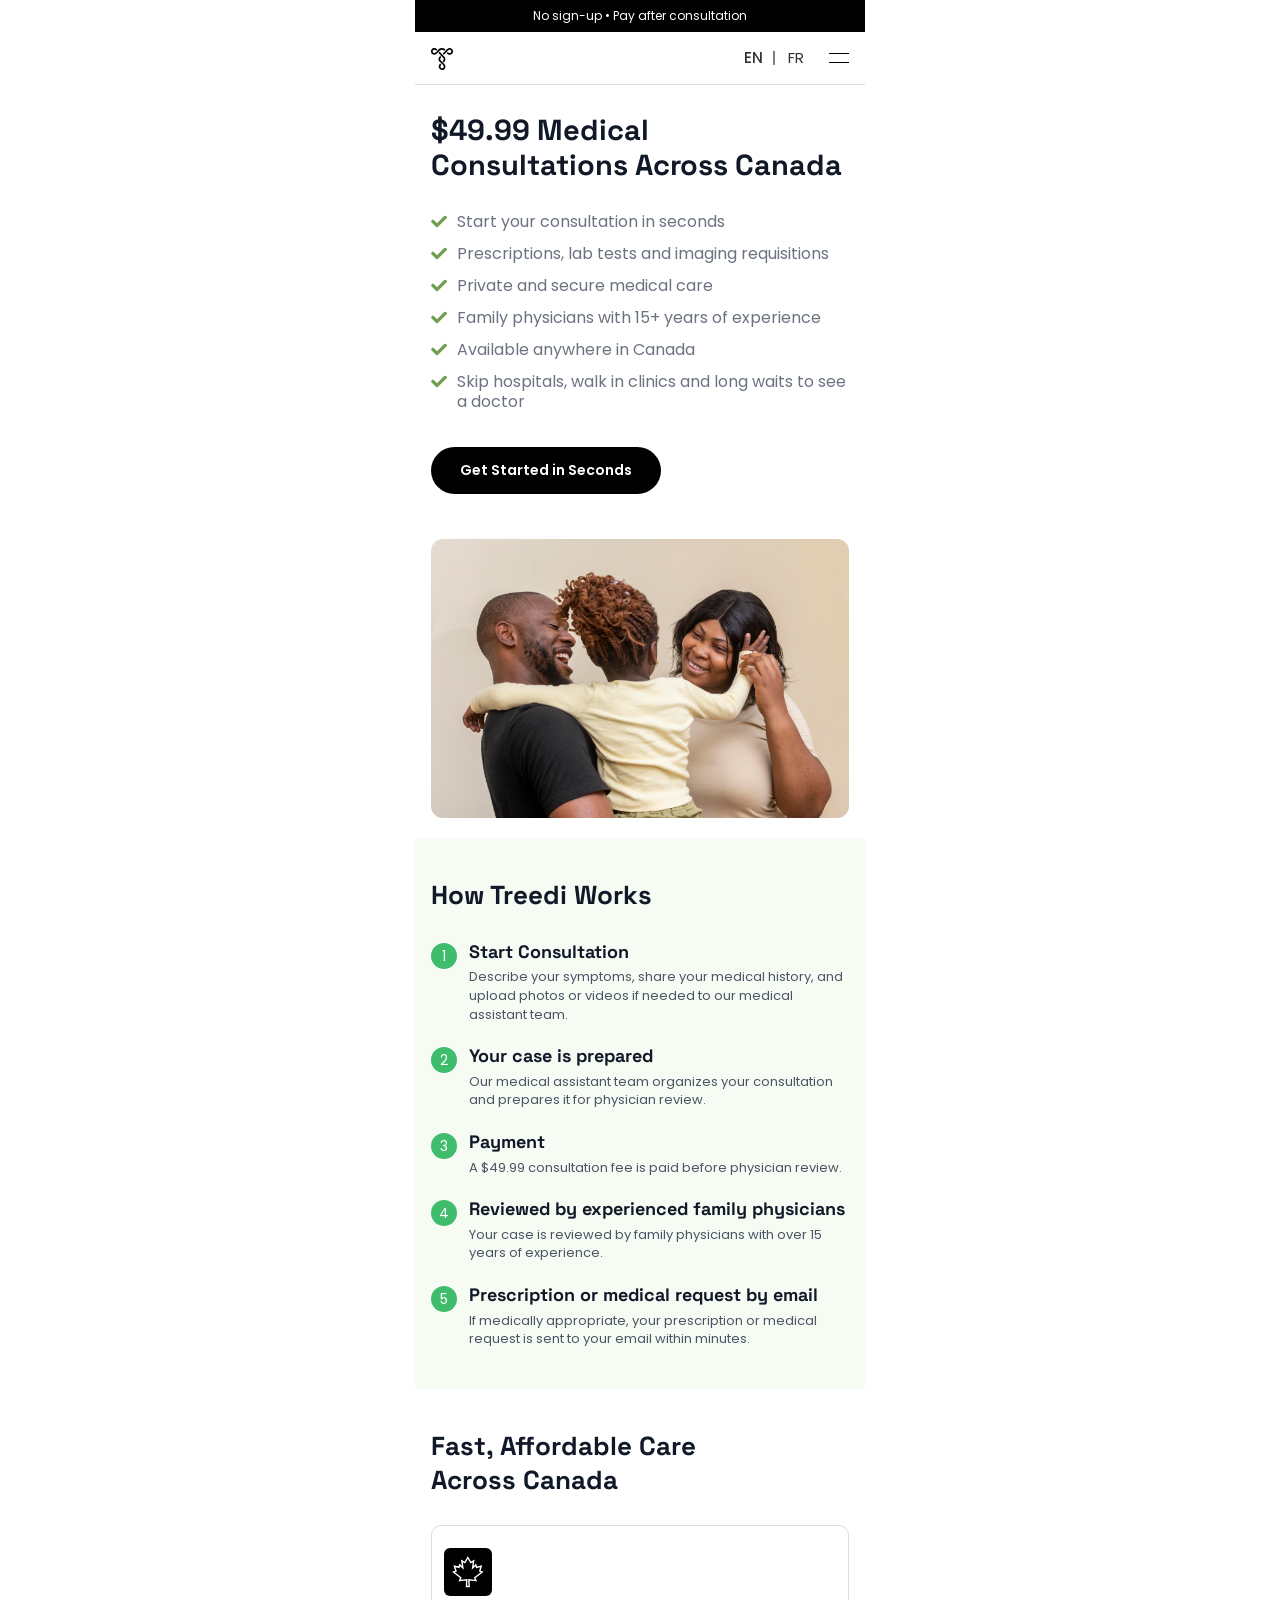
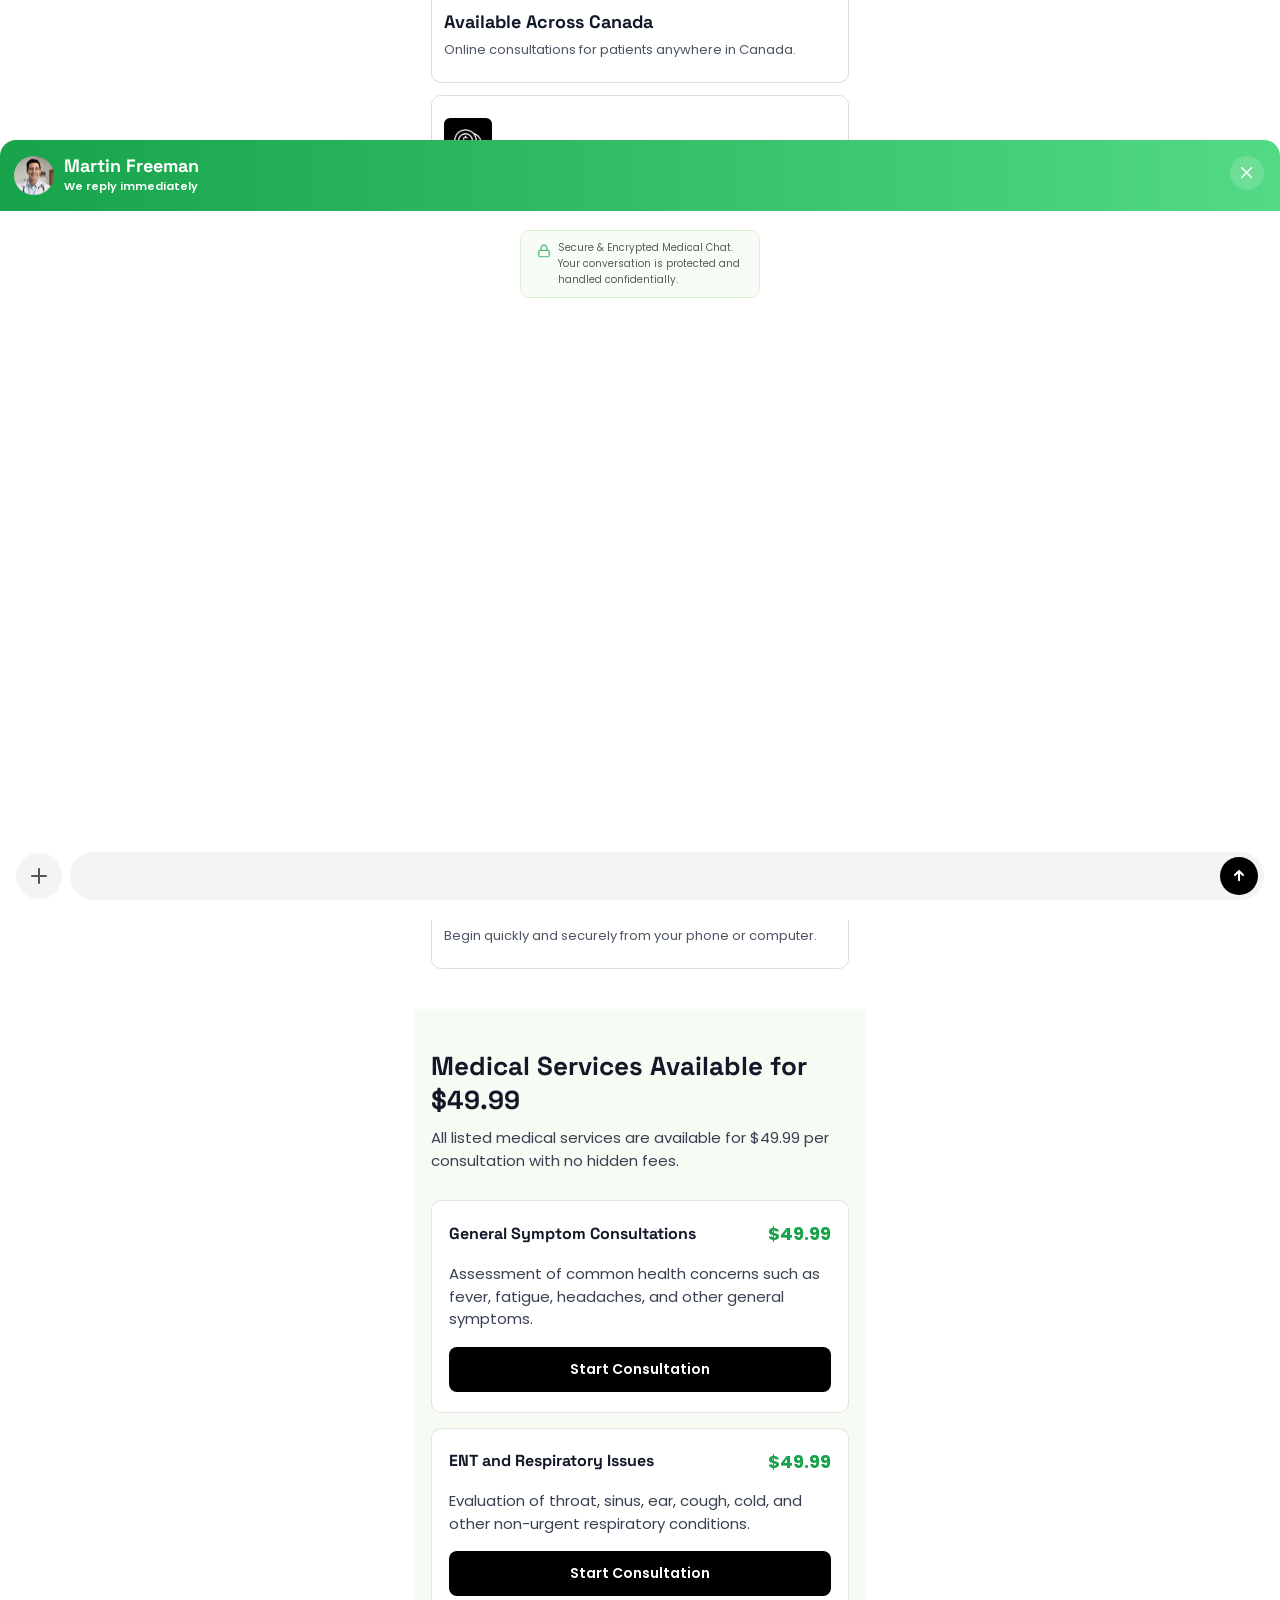
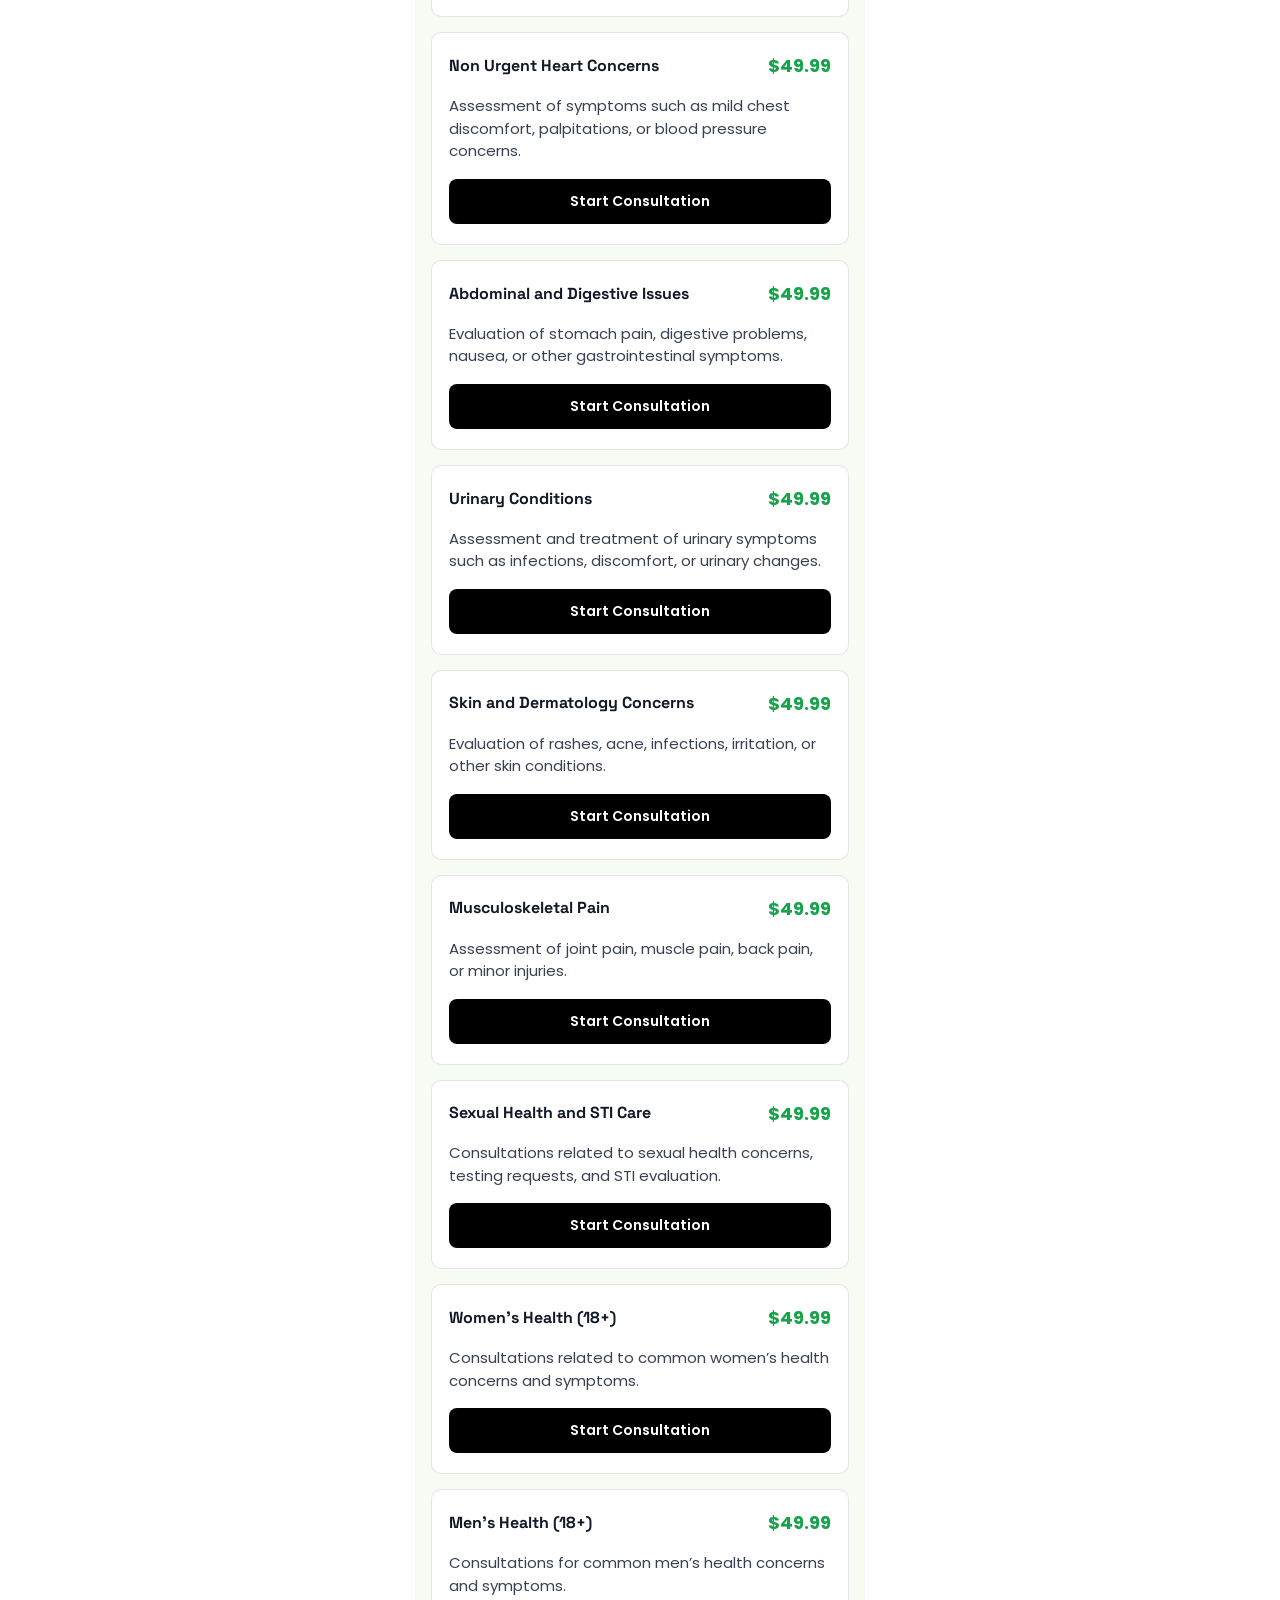
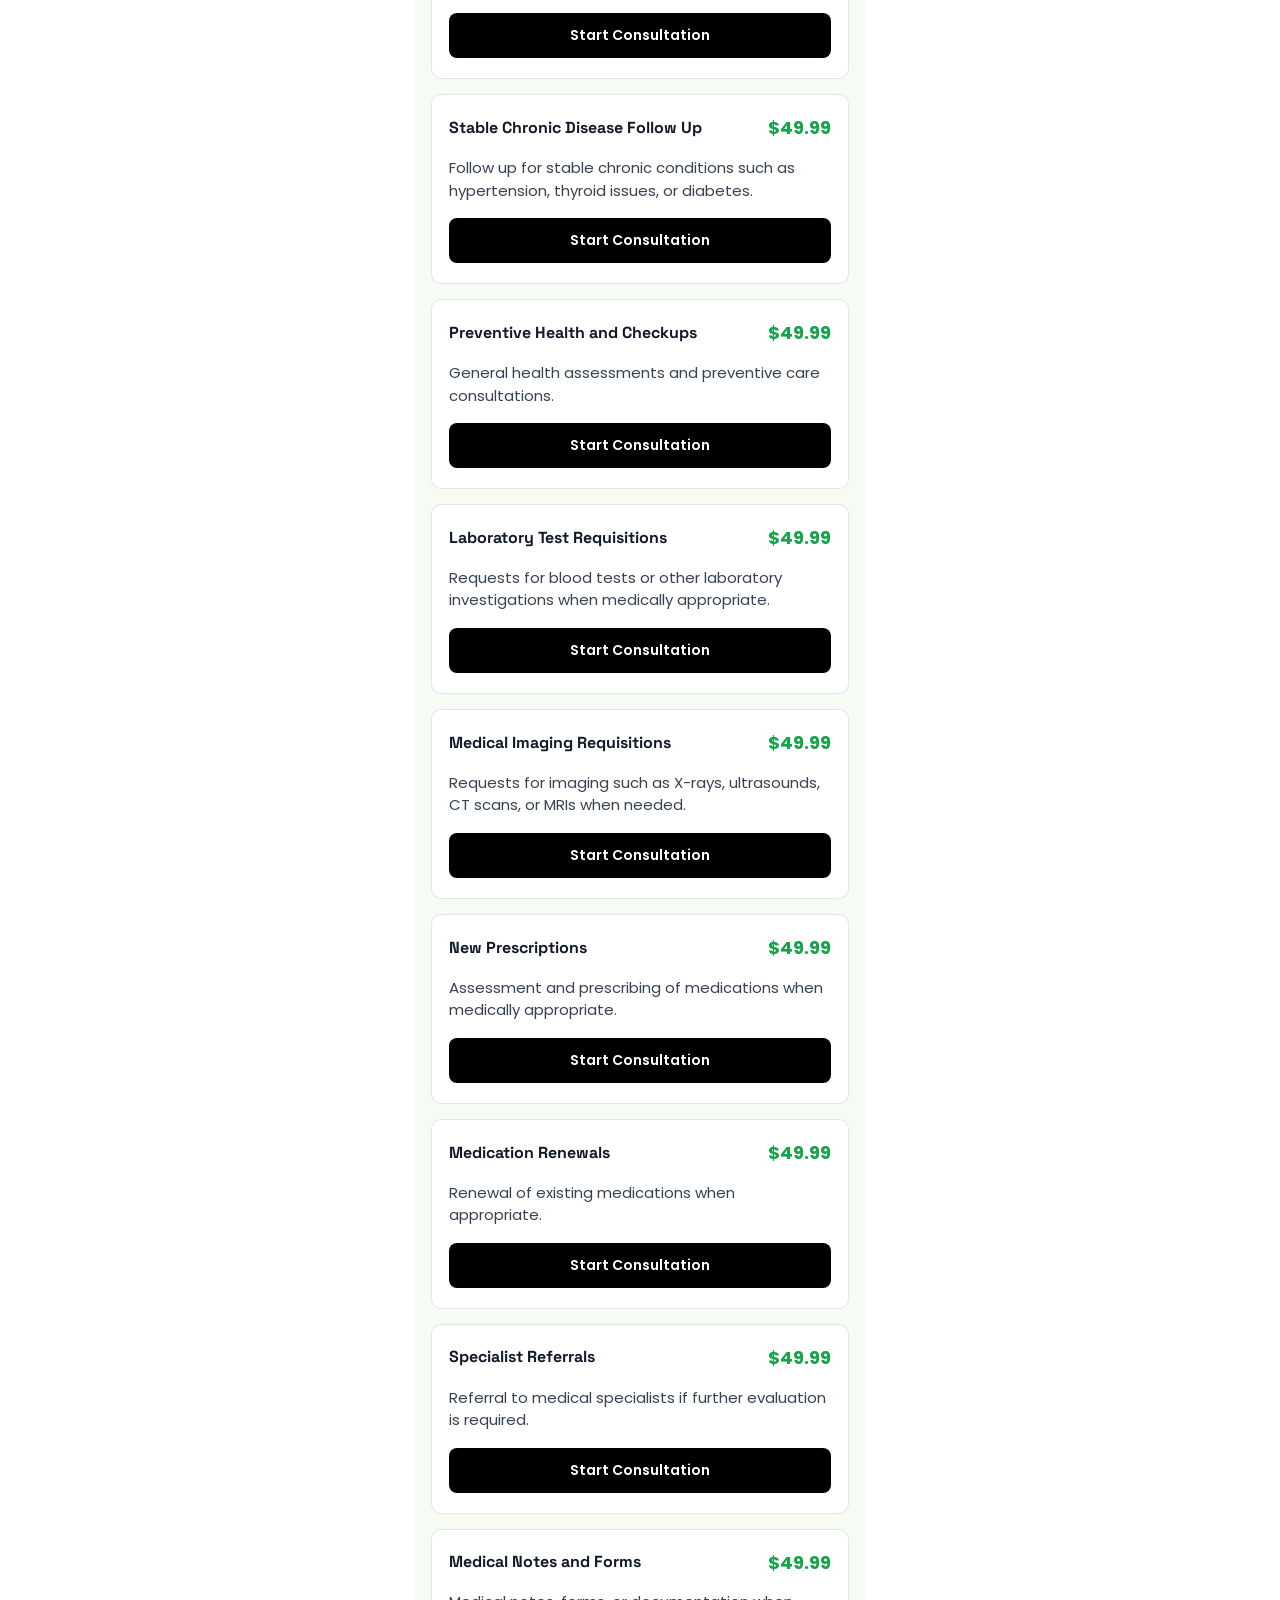
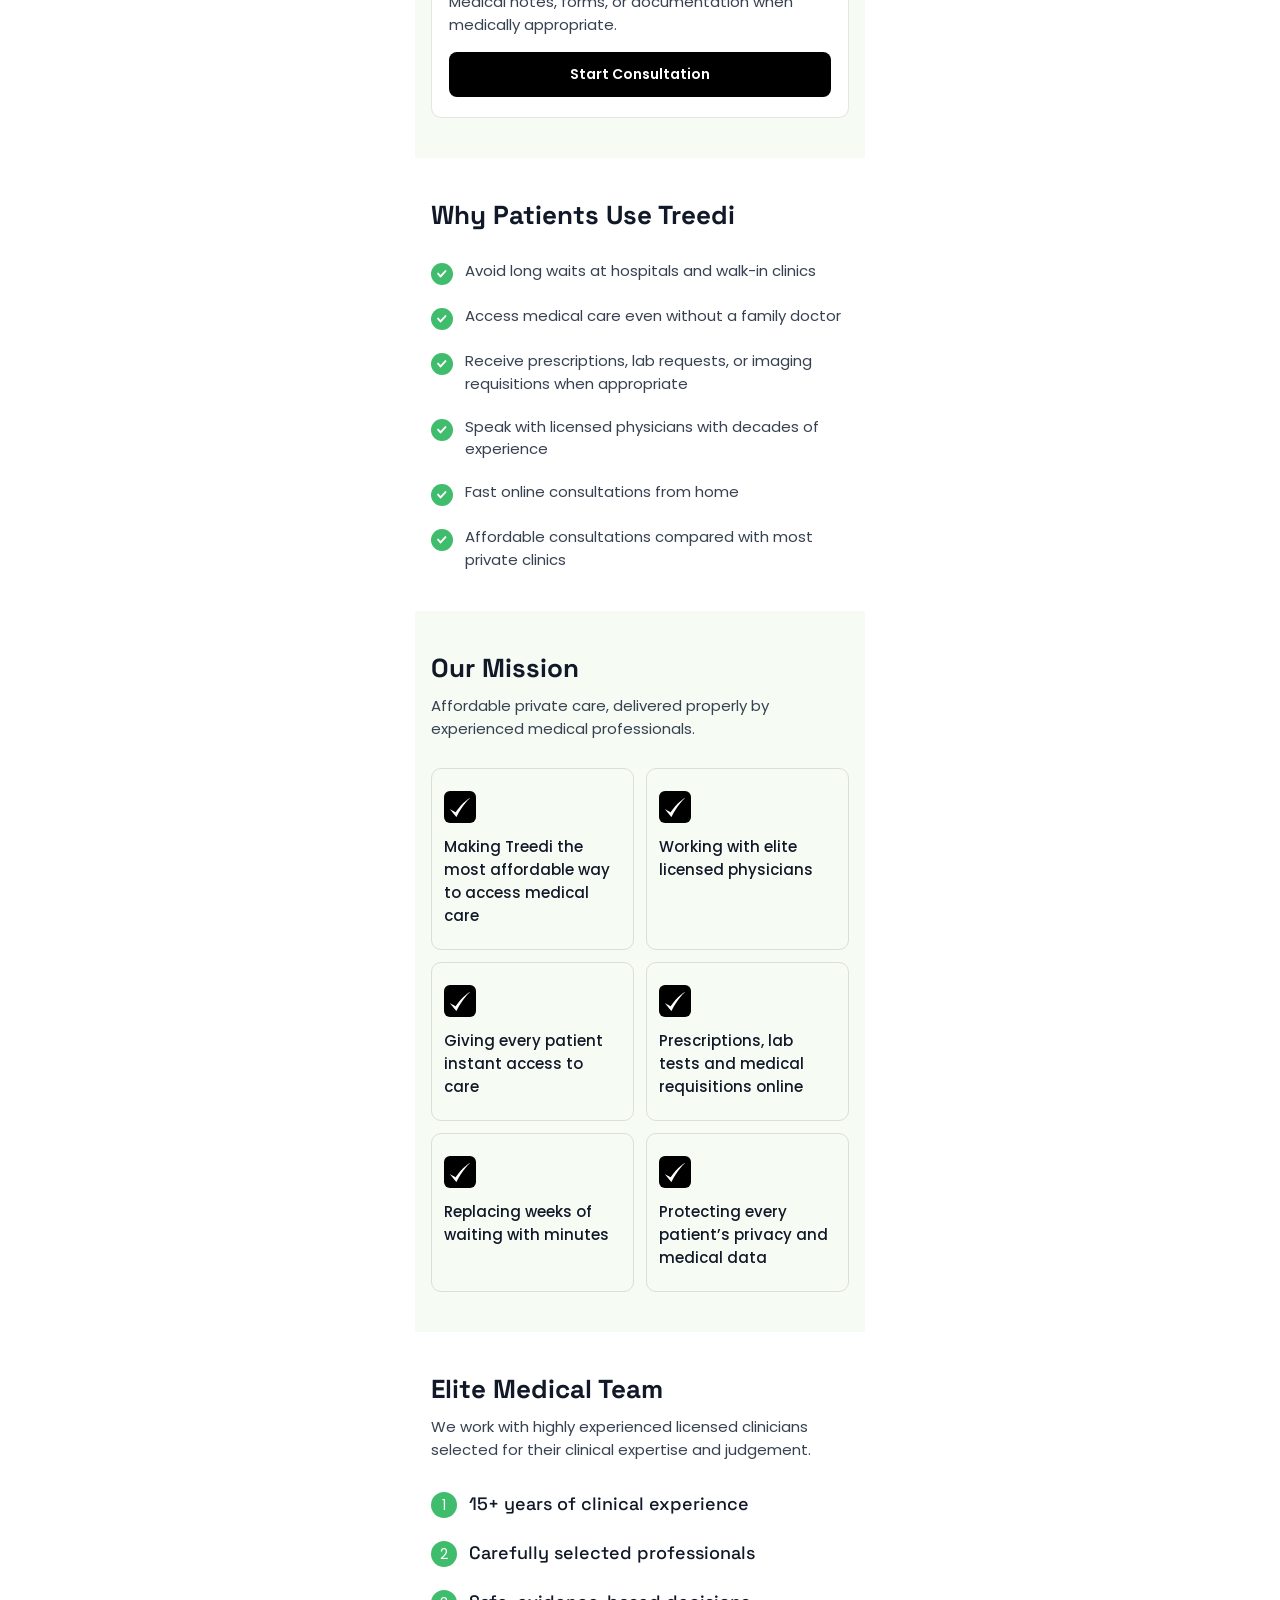
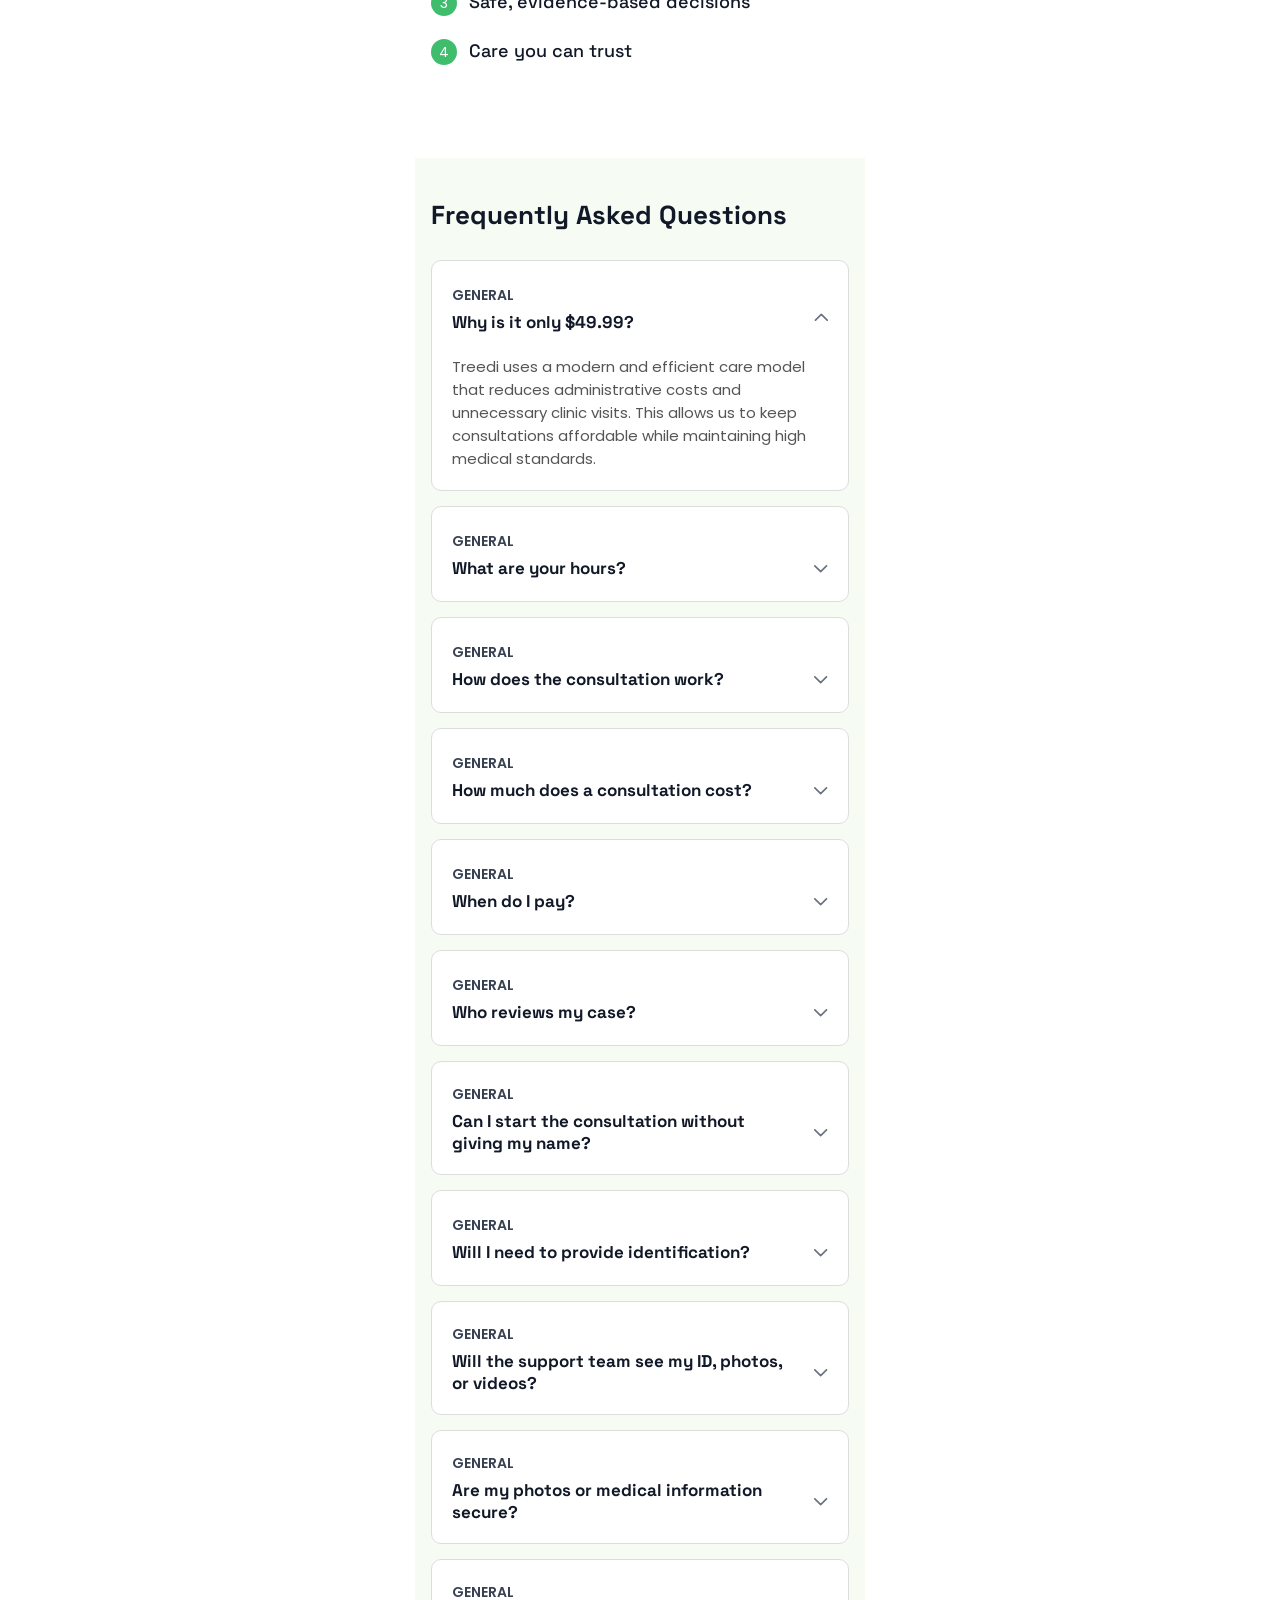
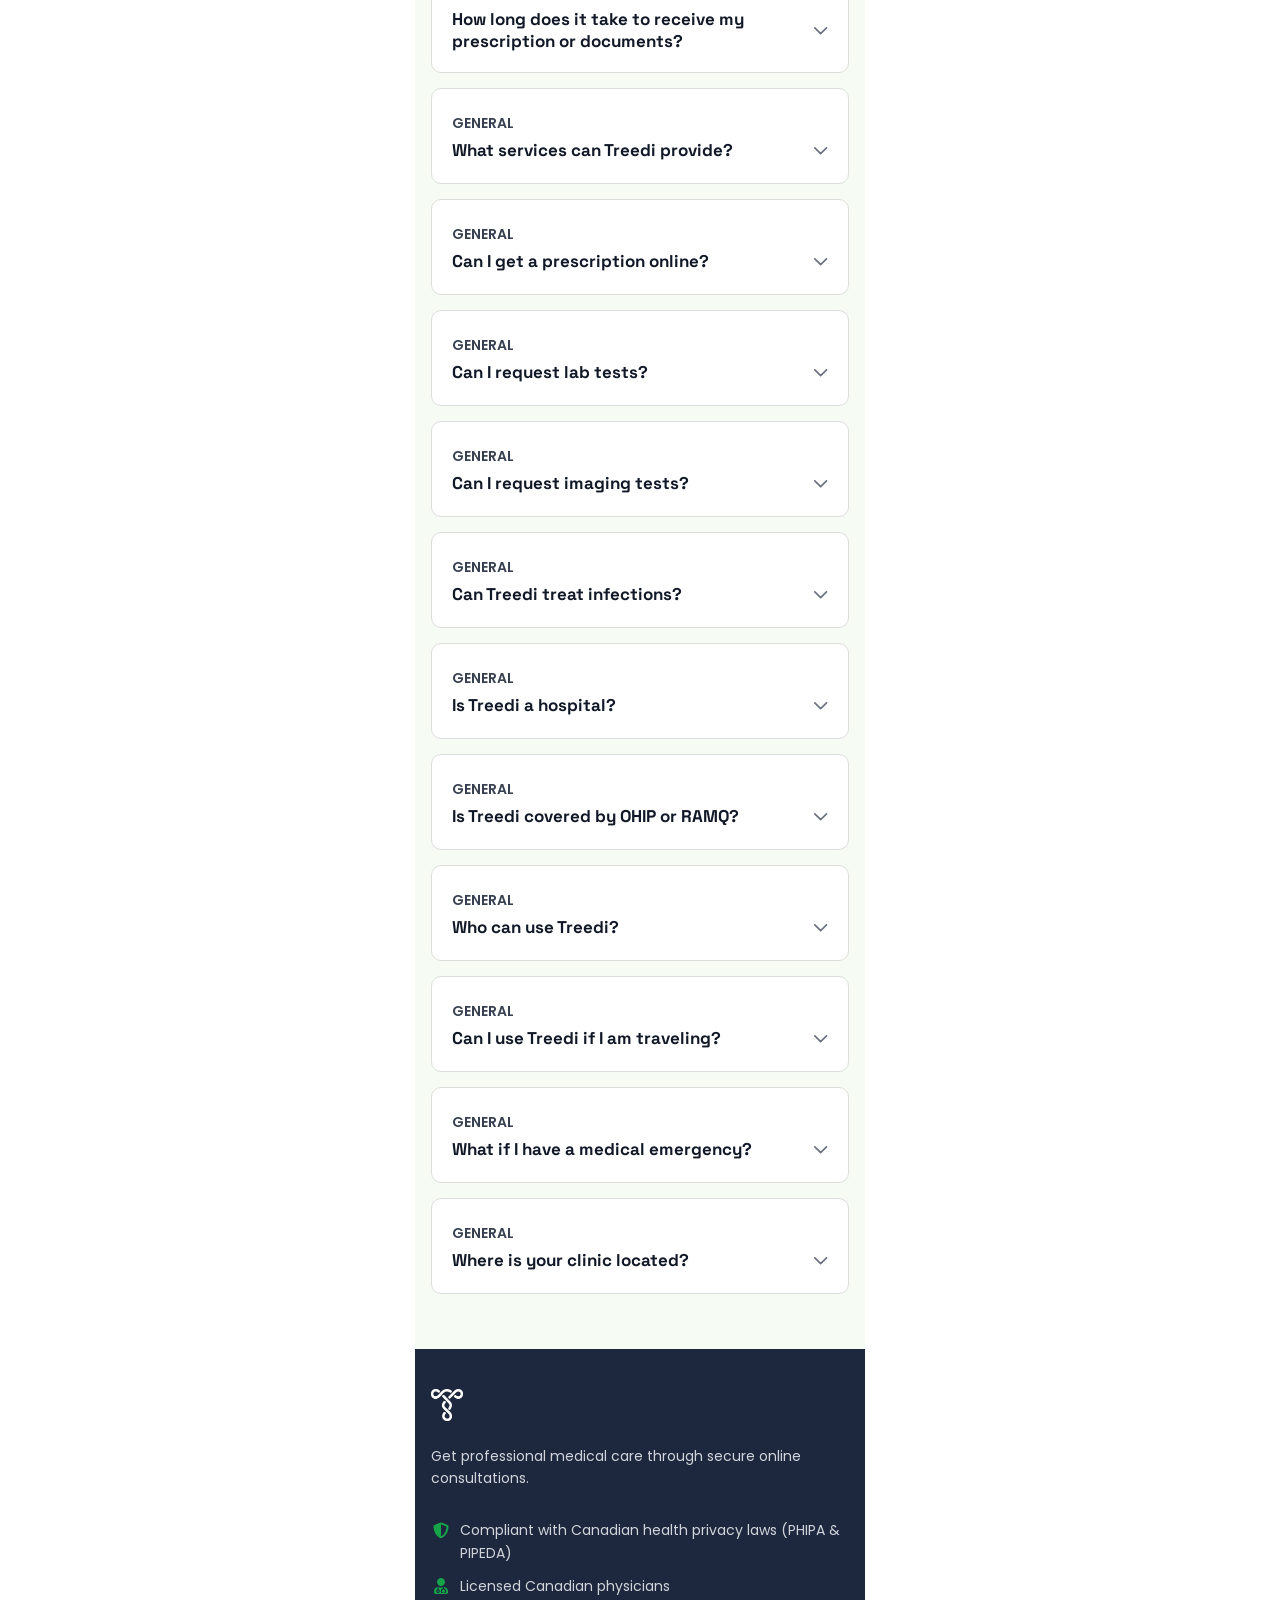
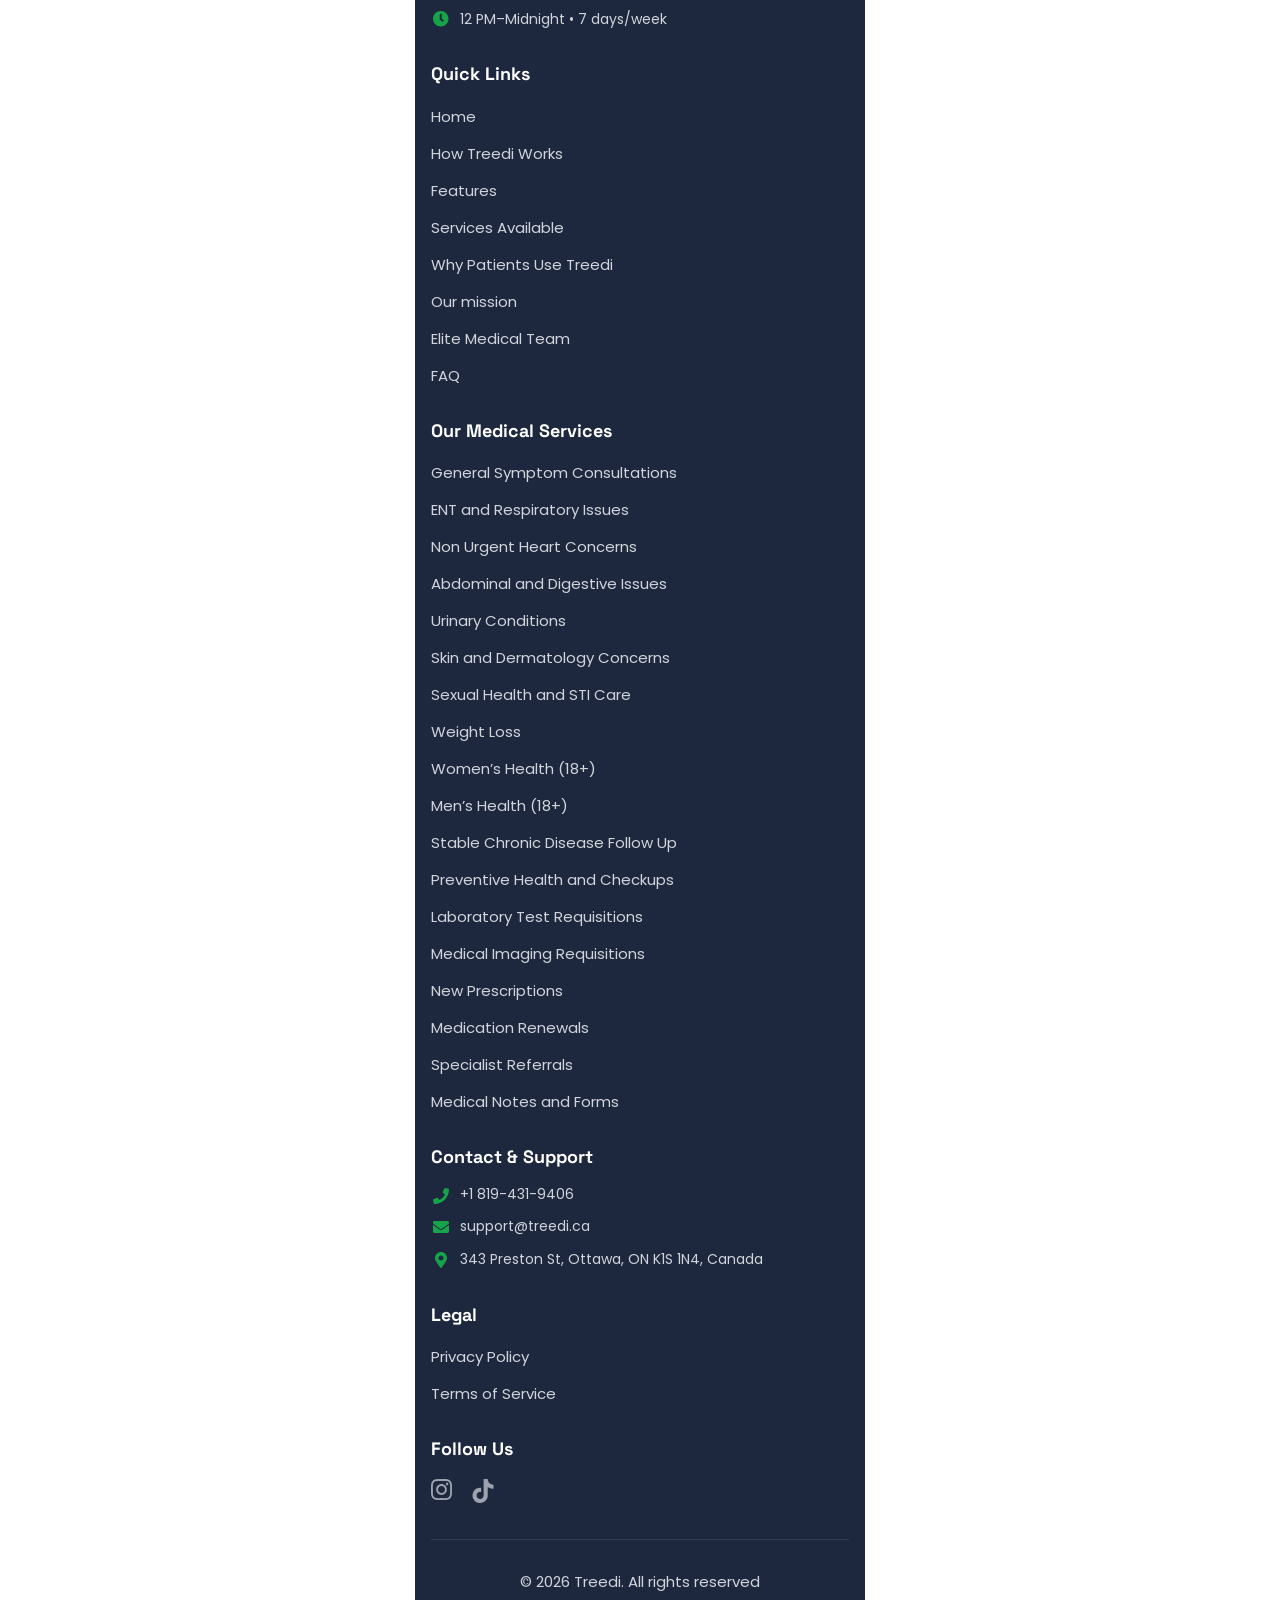
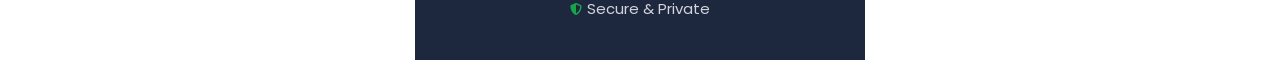
==== index.html @ 647bd082 "Chat modified" ====
<!DOCTYPE html>
<html lang="en-US">
	<head>
		<!-- Meta setup -->
		<meta charset="UTF-8">
		<meta http-equiv="X-UA-Compatible" content="IE=edge">
		<meta name="viewport" content="width=device-width, initial-scale=1, maximum-scale=1, minimum-scale=1, user-scalable=no">
		<meta name="keywords" content="">
		<meta name="decription" content="">
		<!-- Title -->
		<title>Title Here</title>
		<!-- Fav Icon -->
		<link rel="icon" href="images/favicon.png">	
		<link rel="stylesheet" href="css/font-awesome.css">
		<!-- Main StyleSheet -->
		<link rel="stylesheet" href="style.css">	
		<!-- Responsive CSS -->
		<link rel="stylesheet" href="css/responsive.css">
	</head>
	<body>

		<main class="wrapper">

			<div class="sticky-button" id="stickyBtn">
				<a class="btn-primary" href="">Start Consultation</a>
			</div>

			<!-- header-area -->	
			<header class="header-area">
				<div class="nav-area">
					<div class="hightlight-text">
						<p>No sign-up • Pay after consultation</p>
					</div>
					<div class="container">
						<div class="nav-inner">
							<div class="logo">
								<a href="index.html"><img src="images/logo-black.svg" alt=""></a>
							</div>
							<div class="menu-right-comp">
								<div class="lang-toggler">
									<span class="on">EN</span>
									<span class="off">FR</span>
                                </div>

								<div class="humberger-menu menu-toggle" id="menuBtn">
									<span class="line01"></span>
									<span class="line02"></span>
								</div>
							</div>
						</div>			
					</div>
				</div>

				<!-- Overlay -->
				<div class="sidebar-overlay" id="overlay"></div>

				<!-- Sidebar -->
				<div class="sidebar" id="sidebar">
					<ul class="sidebar-menu">
						<li><a href="#home">Home</a></li>
						<li><a href="#howItWorks">How Treedi Works</a></li>
						<li><a href="#features">Features</a></li>
						<li><a href="#servicesAvailable">Services Available </a></li>
						<li><a href="#whyTreedi">Why Patients Use Treedi</a></li>
						<li><a href="#ourMission">Our mission</a></li>
						<li><a href="#eliteMedicalTeam">Elite Medical Team</a></li>
						<li><a href="#faq">FAQ</a></li>
						<li><a href="#contact">Contact</a></li>
					</ul>
				</div>

					
				<div class="hero-section" id="home">
					<div class="container">
						<div class="home-inner">
							<div>
								<h2>$49.99 Medical Consultations Across Canada</h2>
								<ul>
									<li>
										<svg width="16" height="12" viewBox="0 0 16 12" fill="none" xmlns="http://www.w3.org/2000/svg">
										<path d="M5.43431 11.7643L0.234305 6.53442C-0.0781016 6.22021 -0.0781016 5.71077 0.234305 5.39654L1.36565 4.25865C1.67806 3.94442 2.18462 3.94442 2.49703 4.25865L6 7.78174L13.503 0.235652C13.8154 -0.0785507 14.3219 -0.0785507 14.6344 0.235652L15.7657 1.37353C16.0781 1.68774 16.0781 2.19718 15.7657 2.51141L6.56569 11.7644C6.25325 12.0786 5.74672 12.0786 5.43431 11.7643Z" fill="#6E9E52"/>
										</svg>
										<span>Start your consultation in seconds</span>
									</li>
									<li>
										<svg width="16" height="12" viewBox="0 0 16 12" fill="none" xmlns="http://www.w3.org/2000/svg">
										<path d="M5.43431 11.7643L0.234305 6.53442C-0.0781016 6.22021 -0.0781016 5.71077 0.234305 5.39654L1.36565 4.25865C1.67806 3.94442 2.18462 3.94442 2.49703 4.25865L6 7.78174L13.503 0.235652C13.8154 -0.0785507 14.3219 -0.0785507 14.6344 0.235652L15.7657 1.37353C16.0781 1.68774 16.0781 2.19718 15.7657 2.51141L6.56569 11.7644C6.25325 12.0786 5.74672 12.0786 5.43431 11.7643Z" fill="#6E9E52"/>
										</svg>
										<span>Prescriptions, lab tests and imaging requisitions</span>
									</li>
									<li>
										<svg width="16" height="12" viewBox="0 0 16 12" fill="none" xmlns="http://www.w3.org/2000/svg">
										<path d="M5.43431 11.7643L0.234305 6.53442C-0.0781016 6.22021 -0.0781016 5.71077 0.234305 5.39654L1.36565 4.25865C1.67806 3.94442 2.18462 3.94442 2.49703 4.25865L6 7.78174L13.503 0.235652C13.8154 -0.0785507 14.3219 -0.0785507 14.6344 0.235652L15.7657 1.37353C16.0781 1.68774 16.0781 2.19718 15.7657 2.51141L6.56569 11.7644C6.25325 12.0786 5.74672 12.0786 5.43431 11.7643Z" fill="#6E9E52"/>
										</svg>
										<span>Private and secure medical care</span>
									</li>
									<li>
										<svg width="16" height="12" viewBox="0 0 16 12" fill="none" xmlns="http://www.w3.org/2000/svg">
										<path d="M5.43431 11.7643L0.234305 6.53442C-0.0781016 6.22021 -0.0781016 5.71077 0.234305 5.39654L1.36565 4.25865C1.67806 3.94442 2.18462 3.94442 2.49703 4.25865L6 7.78174L13.503 0.235652C13.8154 -0.0785507 14.3219 -0.0785507 14.6344 0.235652L15.7657 1.37353C16.0781 1.68774 16.0781 2.19718 15.7657 2.51141L6.56569 11.7644C6.25325 12.0786 5.74672 12.0786 5.43431 11.7643Z" fill="#6E9E52"/>
										</svg>
										<span>Family physicians with 15+ years of experience</span>
									</li>
									<li>
										<svg width="16" height="12" viewBox="0 0 16 12" fill="none" xmlns="http://www.w3.org/2000/svg">
										<path d="M5.43431 11.7643L0.234305 6.53442C-0.0781016 6.22021 -0.0781016 5.71077 0.234305 5.39654L1.36565 4.25865C1.67806 3.94442 2.18462 3.94442 2.49703 4.25865L6 7.78174L13.503 0.235652C13.8154 -0.0785507 14.3219 -0.0785507 14.6344 0.235652L15.7657 1.37353C16.0781 1.68774 16.0781 2.19718 15.7657 2.51141L6.56569 11.7644C6.25325 12.0786 5.74672 12.0786 5.43431 11.7643Z" fill="#6E9E52"/>
										</svg>
										<span>Available anywhere in Canada</span>
									</li>
									<li>
										<svg width="16" height="12" viewBox="0 0 16 12" fill="none" xmlns="http://www.w3.org/2000/svg">
										<path d="M5.43431 11.7643L0.234305 6.53442C-0.0781016 6.22021 -0.0781016 5.71077 0.234305 5.39654L1.36565 4.25865C1.67806 3.94442 2.18462 3.94442 2.49703 4.25865L6 7.78174L13.503 0.235652C13.8154 -0.0785507 14.3219 -0.0785507 14.6344 0.235652L15.7657 1.37353C16.0781 1.68774 16.0781 2.19718 15.7657 2.51141L6.56569 11.7644C6.25325 12.0786 5.74672 12.0786 5.43431 11.7643Z" fill="#6E9E52"/>
										</svg>
										<span>Skip hospitals, walk in clinics and long waits to see a doctor</span>
									</li>
								</ul>
								<div>
									<button id="treedi-consult-trigger" class="btn-primary">Get Started in Seconds</button>
								</div>
							</div>

							<div class="hero-banner">
								<img src="images/hero-banner.png" alt="">
							</div>
						</div>
					</div>
				</div>
	
			</header>	
			<!-- header-area -->	

			<!-- how it works ara -->
			<section class="how-it-works py-40 bg-sec" id="howItWorks">
				<div class="container">
					<div>
						<h2 class="sec-heading">How Treedi Works</h2>
					</div>
					<ul>
						<li>
							<span class="number">1</span>
							<div>
								<h4>Start Consultation</h4>
								<p>Describe your symptoms, share your medical history, and upload photos or videos if needed to our medical assistant team.​</p>
							</div>
						</li>
						<li>
							<span class="number">2</span>
							<div>
								<h4>Your case is prepared</h4>
								<p>Our medical assistant team organizes your consultation and prepares it for physician review.​</p>
							</div>
						</li>
						<li>
							<span class="number">3</span>
							<div>
								<h4>Payment</h4>
								<p>A $49.99 consultation fee is paid before physician review.​</p>
							</div>
						</li>
						<li>
							<span class="number">4</span>
							<div>
								<h4>Reviewed by experienced family physicians</h4>
								<p>Your case is reviewed by family physicians with over 15 years of experience.​</p>
							</div>
						</li>
						<li>
							<span class="number">5</span>
							<div>
								<h4> Prescription or medical request by email</h4>
								<p>If medically appropriate, your
								prescription or medical request is sent to your email within minutes.​</p>
							</div>
						</li>
					</ul>
				</div>
			</section>
			<!-- how it works ara -->

			<!-- features-area-->
			<section class="features-area fea02 py-40" id="features">
				<div class="container">
					<div>
						<h2 class="sec-heading">Fast, Affordable Care <br> Across Canada</h2>
					</div>
					
					<div class="grid features-grid">
						<div class="single-box">
							<div class="icon">
								<svg width="32" height="32" viewBox="0 0 32 32" fill="none" xmlns="http://www.w3.org/2000/svg">
								<path d="M16.4448 2.48071L18.7807 6.57837L20.3832 5.58813L21.6596 4.7981L21.4438 6.28442L20.6284 11.8879L22.9604 9.64478L23.7709 8.86548L24.1127 9.93579L24.5512 11.3108L28.0502 10.5334L29.2123 10.2756L28.8735 11.4163L27.7856 15.0754L29.0971 15.6018L30.2387 16.0588L29.2622 16.8069L22.725 21.8098L23.4516 23.4407L23.9506 24.5608L22.7319 24.4211L16.8901 23.7512L17.1694 29.7952L17.2036 30.5276H14.4692L14.5034 29.7952L14.7817 23.7493L8.77973 24.4211L7.56586 24.5569L8.06293 23.4407L8.79145 21.803L2.40473 16.802L1.4184 16.0295L2.59321 15.595L4.01899 15.0667L2.8061 11.4387L2.41059 10.2542L3.62836 10.5354L6.96333 11.3049L7.4018 9.93579L7.7436 8.86548L8.55317 9.64478L10.8852 11.8889L10.0707 6.28442L9.86274 4.85474L11.1127 5.57739L12.8803 6.5979L15.228 2.48071L15.8364 1.41333L16.4448 2.48071Z" stroke="white" stroke-width="1.4"/>
								</svg>
							</div>
							<div>
								<h3>Available Across Canada</h3>
								<p>Online consultations for patients anywhere in Canada.</p>
							</div>	
						</div>
						<div class="single-box price-consultation">
							<div class="icon">
								<img src="images/price-consultation.png" alt="">
							</div>
							<div>
								<h3>$49.99 Per Consultation​</h3>
								<p>Simple pricing. No subscriptions. No hidden fees.</p>
							</div>	
						</div>
						<div class="single-box">
							<div class="icon">
								<svg width="30" height="30" viewBox="0 0 30 30" fill="none" xmlns="http://www.w3.org/2000/svg">
								<path d="M15 4.6875C12.775 4.6875 10.5999 5.3473 8.74984 6.58347C6.89978 7.81963 5.45784 9.57664 4.60636 11.6323C3.75487 13.688 3.53208 15.95 3.96617 18.1323C4.40025 20.3146 5.47171 22.3191 7.04505 23.8925C8.61839 25.4658 10.6229 26.5373 12.8052 26.9713C14.9875 27.4054 17.2495 27.1826 19.3052 26.3311C21.3609 25.4797 23.1179 24.0377 24.354 22.1877C25.5902 20.3376 26.25 18.1625 26.25 15.9375C26.2466 12.9549 25.0602 10.0954 22.9512 7.98632C20.8421 5.87727 17.9826 4.69091 15 4.6875ZM15 25.3125C13.1458 25.3125 11.3332 24.7627 9.79153 23.7325C8.24982 22.7024 7.0482 21.2382 6.33863 19.5252C5.62906 17.8121 5.4434 15.9271 5.80514 14.1085C6.16688 12.29 7.05976 10.6195 8.37088 9.30837C9.68199 7.99726 11.3525 7.10437 13.171 6.74264C14.9896 6.3809 16.8746 6.56656 18.5877 7.27613C20.3007 7.9857 21.7649 9.18732 22.795 10.729C23.8252 12.2707 24.375 14.0833 24.375 15.9375C24.3722 18.423 23.3836 20.806 21.626 22.5635C19.8685 24.3211 17.4855 25.3097 15 25.3125ZM20.3508 10.5867C20.4379 10.6738 20.5071 10.7772 20.5543 10.891C20.6015 11.0048 20.6257 11.1268 20.6257 11.25C20.6257 11.3732 20.6015 11.4952 20.5543 11.609C20.5071 11.7228 20.4379 11.8262 20.3508 11.9133L15.6633 16.6008C15.5762 16.6879 15.4728 16.757 15.359 16.8041C15.2452 16.8513 15.1232 16.8755 15 16.8755C14.8768 16.8755 14.7548 16.8513 14.641 16.8041C14.5272 16.757 14.4238 16.6879 14.3367 16.6008C14.2496 16.5137 14.1805 16.4103 14.1334 16.2965C14.0862 16.1827 14.062 16.0607 14.062 15.9375C14.062 15.8143 14.0862 15.6923 14.1334 15.5785C14.1805 15.4647 14.2496 15.3613 14.3367 15.2742L19.0242 10.5867C19.1113 10.4996 19.2147 10.4304 19.3285 10.3832C19.4423 10.336 19.5643 10.3118 19.6875 10.3118C19.8107 10.3118 19.9327 10.336 20.0465 10.3832C20.1603 10.4304 20.2637 10.4996 20.3508 10.5867ZM11.25 1.875C11.25 1.62636 11.3488 1.3879 11.5246 1.21209C11.7004 1.03627 11.9389 0.9375 12.1875 0.9375H17.8125C18.0611 0.9375 18.2996 1.03627 18.4754 1.21209C18.6512 1.3879 18.75 1.62636 18.75 1.875C18.75 2.12364 18.6512 2.3621 18.4754 2.53791C18.2996 2.71373 18.0611 2.8125 17.8125 2.8125H12.1875C11.9389 2.8125 11.7004 2.71373 11.5246 2.53791C11.3488 2.3621 11.25 2.12364 11.25 1.875Z" fill="white"/>
								</svg>
							</div>
							<div>
								<h3>Open Daily 12 PM – Midnight​</h3>
								<p>Consultations available every day.</p>
							</div>	
						</div>
						<div class="single-box">
							<div class="icon">
							<svg width="30" height="30" viewBox="0 0 30 30" fill="none" xmlns="http://www.w3.org/2000/svg">
							<path d="M23.4375 8.86406V4.6875C23.4375 4.19022 23.24 3.71331 22.8883 3.36167C22.5367 3.01004 22.0598 2.8125 21.5625 2.8125H8.4375C7.94022 2.8125 7.46331 3.01004 7.11167 3.36167C6.76004 3.71331 6.5625 4.19022 6.5625 4.6875V8.90625C6.56313 9.19722 6.63118 9.48409 6.76131 9.74434C6.89144 10.0046 7.0801 10.2312 7.3125 10.4063L13.4379 15L7.3125 19.5938C7.0801 19.7688 6.89144 19.9954 6.76131 20.2557C6.63118 20.5159 6.56313 20.8028 6.5625 21.0938V25.3125C6.5625 25.8098 6.76004 26.2867 7.11167 26.6383C7.46331 26.99 7.94022 27.1875 8.4375 27.1875H21.5625C22.0598 27.1875 22.5367 26.99 22.8883 26.6383C23.24 26.2867 23.4375 25.8098 23.4375 25.3125V21.1359C23.4368 20.8461 23.3693 20.5603 23.2403 20.3007C23.1112 20.0412 22.9241 19.8149 22.6934 19.6395L16.5551 15L22.6934 10.3594C22.9242 10.1843 23.1114 9.95823 23.2405 9.69885C23.3696 9.43947 23.437 9.15378 23.4375 8.86406ZM8.4375 4.6875H21.5625V8.86406L20.8863 9.375H9.06211L8.4375 8.90625V4.6875ZM15 13.8281L11.5629 11.25H18.4066L15 13.8281ZM21.5625 25.3125H8.4375V21.0938L14.0625 16.875V19.6875C14.0625 19.9361 14.1613 20.1746 14.3371 20.3504C14.5129 20.5262 14.7514 20.625 15 20.625C15.2486 20.625 15.4871 20.5262 15.6629 20.3504C15.8387 20.1746 15.9375 19.9361 15.9375 19.6875V16.8844L21.5625 21.1359V25.3125Z" fill="white"/>
							</svg>

							</div>
							<div>
								<h3>Limited Daily Consultations</h3>
								<p>To keep response times fast, the number of consultations is limited each day.</p>
							</div>	
						</div>
						<div class="single-box">
							<div class="icon">
								<svg width="32" height="32" viewBox="0 0 32 32" fill="none" xmlns="http://www.w3.org/2000/svg">
								<path d="M26 5H6C5.46957 5 4.96086 5.21071 4.58579 5.58579C4.21071 5.96086 4 6.46957 4 7V14C4 20.59 7.19 24.5837 9.86625 26.7738C12.7487 29.1313 15.6163 29.9312 15.7413 29.965C15.9131 30.0118 16.0944 30.0118 16.2663 29.965C16.3913 29.9312 19.255 29.1313 22.1413 26.7738C24.81 24.5837 28 20.59 28 14V7C28 6.46957 27.7893 5.96086 27.4142 5.58579C27.0391 5.21071 26.5304 5 26 5ZM26 14C26 18.6337 24.2925 22.395 20.925 25.1775C19.4591 26.3846 17.7919 27.324 16 27.9525C14.2315 27.335 12.5849 26.4123 11.135 25.2262C7.7275 22.4387 6 18.6625 6 14V7H26V14ZM10.2925 17.7075C10.1049 17.5199 9.99944 17.2654 9.99944 17C9.99944 16.7346 10.1049 16.4801 10.2925 16.2925C10.4801 16.1049 10.7346 15.9994 11 15.9994C11.2654 15.9994 11.5199 16.1049 11.7075 16.2925L14 18.5863L20.2925 12.2925C20.3854 12.1996 20.4957 12.1259 20.6171 12.0756C20.7385 12.0253 20.8686 11.9994 21 11.9994C21.1314 11.9994 21.2615 12.0253 21.3829 12.0756C21.5043 12.1259 21.6146 12.1996 21.7075 12.2925C21.8004 12.3854 21.8741 12.4957 21.9244 12.6171C21.9747 12.7385 22.0006 12.8686 22.0006 13C22.0006 13.1314 21.9747 13.2615 21.9244 13.3829C21.8741 13.5043 21.8004 13.6146 21.7075 13.7075L14.7075 20.7075C14.6146 20.8005 14.5043 20.8742 14.3829 20.9246C14.2615 20.9749 14.1314 21.0008 14 21.0008C13.8686 21.0008 13.7385 20.9749 13.6171 20.9246C13.4957 20.8742 13.3854 20.8005 13.2925 20.7075L10.2925 17.7075Z" fill="white"/>
								</svg>
							</div>
							<div>
								<h3>100% Secure and Private​</h3>
								<p>Encrypted consultations. Your medical information stays private.</p>
							</div>	
						</div>
						<div class="single-box">
							<div class="icon">
								<svg width="21" height="25" viewBox="0 0 21 25" fill="none" xmlns="http://www.w3.org/2000/svg">
								<path d="M19.7344 10.6049L2.85 0.275976C2.56534 0.101663 2.2393 0.00650182 1.90556 0.0003215C1.57182 -0.00585882 1.24249 0.0771652 0.951563 0.240819C0.66341 0.401932 0.423371 0.636888 0.25613 0.921528C0.0888884 1.20617 0.000481474 1.53022 0 1.86035V22.5158C0.00217121 23.011 0.200899 23.4851 0.552497 23.8339C0.904094 24.1826 1.37979 24.3775 1.875 24.3756C2.22065 24.3754 2.55959 24.2802 2.85469 24.1002L19.7344 13.7713C20.0057 13.6059 20.2299 13.3735 20.3855 13.0965C20.5411 12.8194 20.6228 12.507 20.6228 12.1893C20.6228 11.8715 20.5411 11.5591 20.3855 11.282C20.2299 11.005 20.0057 10.7726 19.7344 10.6072V10.6049ZM1.875 22.4936V1.87558L18.7301 12.1881L1.875 22.4936Z" fill="white"/>
								</svg>
							</div>
							<div>
								<h3>Start Your Consultation in Minutes​</h3>
								<p>Begin quickly and securely from your phone or computer.</p>
							</div>	
						</div>
						
					</div>
				</div>
			</section>
			<!-- features-area -->

			<!-- Services Available area -->
			<section class="how-it-works py-40 bg-sec" id="servicesAvailable">
				<div class="container">
					<div class="paragrap-head">
						<h2 class="sec-heading">Medical Services Available for $49.99</h2>
						<p>All listed medical services are available for $49.99 per consultation with no hidden fees.</p>
					</div>
					<div class="consultation-boxes">
						<!-- single box -->
						<div class="single-box" id="service-01">
							<div class="header">
								 <h4>General Symptom Consultations</h4>
								 <span>$49.99</span>
							</div>
							<div>
								<p>Assessment of common health concerns such as fever, fatigue, headaches, and other
							general symptoms.</p>
							</div>
							<div class="button">
								<a class="btn-primary" href="#">Start Consultation</a>
							</div>
						</div>
						<!-- single box -->

						<!-- single box -->
						<div class="single-box" id="service-02">
							<div class="header">
								 <h4>ENT and Respiratory Issues</h4>
								 <span>$49.99</span>
							</div>
							<div>
								<p>Evaluation of throat, sinus, ear, cough, cold, and other non-urgent respiratory conditions.</p>
							</div>
							<div class="button">
								<a class="btn-primary" href="#">Start Consultation</a>
							</div>
						</div>
						<!-- single box -->

						<!-- single box -->
						<div class="single-box" id="service-03">
							<div class="header">
								 <h4>Non Urgent Heart Concerns</h4>
								 <span>$49.99</span>
							</div>
							<div>
								<p>Assessment of symptoms such as mild chest discomfort, palpitations, or blood pressure
								concerns.</p>
							</div>
							<div class="button">
								<a class="btn-primary" href="#">Start Consultation</a>
							</div>
						</div>
						<!-- single box -->

						<!-- single box -->
						<div class="single-box" id="service-04">
							<div class="header">
								 <h4>Abdominal and Digestive Issues</h4>
								 <span>$49.99</span>
							</div>
							<div>
								<p>Evaluation of stomach pain, digestive problems, nausea, or other gastrointestinal
								symptoms.</p>
							</div>
							<div class="button">
								<a class="btn-primary" href="#">Start Consultation</a>
							</div>
						</div>
						<!-- single box -->

						<!-- single box -->
						<div class="single-box" id="service-05">
							<div class="header">
								 <h4>Urinary Conditions</h4>
								 <span>$49.99</span>
							</div>
							<div>
								<p>Assessment and treatment of urinary symptoms such as infections, discomfort, or urinary changes.</p>
							</div>
							<div class="button">
								<a class="btn-primary" href="#">Start Consultation</a>
							</div>
						</div>
						<!-- single box -->

						<!-- single box -->
						<div class="single-box" id="service-06">
							<div class="header">
								 <h4>Skin and Dermatology Concerns</h4>
								 <span>$49.99</span>
							</div>
							<div>
								<p>Evaluation of rashes, acne, infections, irritation, or other skin conditions.</p>
							</div>
							<div class="button">
								<a class="btn-primary" href="#">Start Consultation</a>
							</div>
						</div>
						<!-- single box -->

						<!-- single box -->
						<div class="single-box" id="service-07">
							<div class="header">
								 <h4>Musculoskeletal Pain</h4>
								 <span>$49.99</span>
							</div>
							<div>
								<p>Assessment of joint pain, muscle pain, back pain, or minor injuries.</p>
							</div>
							<div class="button">
								<a class="btn-primary" href="#">Start Consultation</a>
							</div>
						</div>
						<!-- single box -->

						<!-- single box -->
						<div class="single-box" id="service-08">
							<div class="header">
								 <h4>Sexual Health and STI Care</h4>
								 <span>$49.99</span>
							</div>
							<div>
								<p>Consultations related to sexual health concerns, testing requests, and STI evaluation.</p>
							</div>
							<div class="button">
								<a class="btn-primary" href="#">Start Consultation</a>
							</div>
						</div>
						<!-- single box -->

						<!-- single box -->
						<div class="single-box" id="service-09">
							<div class="header">
								 <h4>Women’s Health (18+)</h4>
								 <span>$49.99</span>
							</div>
							<div>
								<p>Consultations related to common women’s health concerns and symptoms.</p>
							</div>
							<div class="button">
								<a class="btn-primary" href="#">Start Consultation</a>
							</div>
						</div>
						<!-- single box -->

						<!-- single box -->
						<div class="single-box" id="service-10">
							<div class="header">
								 <h4>Men’s Health (18+)</h4>
								 <span>$49.99</span>
							</div>
							<div>
								<p>Consultations for common men’s health concerns and symptoms.</p>
							</div>
							<div class="button">
								<a class="btn-primary" href="#">Start Consultation</a>
							</div>
						</div>
						<!-- single box -->

						<!-- single box -->
						<div class="single-box" id="service-11">
							<div class="header">
								 <h4>Stable Chronic Disease Follow Up</h4>
								 <span>$49.99</span>
							</div>
							<div>
								<p>Follow up for stable chronic conditions such as hypertension, thyroid issues, or diabetes.</p>
							</div>
							<div class="button">
								<a class="btn-primary" href="#">Start Consultation</a>
							</div>
						</div>
						<!-- single box -->

						<!-- single box -->
						<div class="single-box" id="service-12">
							<div class="header">
								 <h4>Preventive Health and Checkups</h4>
								 <span>$49.99</span>
							</div>
							<div>
								<p>General health assessments and preventive care consultations.</p>
							</div>
							<div class="button">
								<a class="btn-primary" href="#">Start Consultation</a>
							</div>
						</div>
						<!-- single box -->

						<!-- single box -->
						<div class="single-box" id="service-13">
							<div class="header">
								 <h4>Laboratory Test Requisitions</h4>
								 <span>$49.99</span>
							</div>
							<div>
								<p>Requests for blood tests or other laboratory investigations when medically appropriate.</p>
							</div>
							<div class="button">
								<a class="btn-primary" href="#">Start Consultation</a>
							</div>
						</div>
						<!-- single box -->

						<!-- single box -->
						<div class="single-box" id="service-14">
							<div class="header">
								 <h4>Medical Imaging Requisitions</h4>
								 <span>$49.99</span>
							</div>
							<div>
								<p>Requests for imaging such as X-rays, ultrasounds, CT scans, or MRIs when needed.</p>
							</div>
							<div class="button">
								<a class="btn-primary" href="#">Start Consultation</a>
							</div>
						</div>
						<!-- single box -->

						<!-- single box -->
						<div class="single-box" id="service-15">
							<div class="header">
								 <h4>New Prescriptions</h4>
								 <span>$49.99</span>
							</div>
							<div>
								<p>Assessment and prescribing of medications when medically appropriate.</p>
							</div>
							<div class="button">
								<a class="btn-primary" href="#">Start Consultation</a>
							</div>
						</div>
						<!-- single box -->

						<!-- single box -->
						<div class="single-box" id="service-16">
							<div class="header">
								 <h4>Medication Renewals</h4>
								 <span>$49.99</span>
							</div>
							<div>
								<p>Renewal of existing medications when appropriate.</p>
							</div>
							<div class="button">
								<a class="btn-primary" href="#">Start Consultation</a>
							</div>
						</div>
						<!-- single box -->

						<!-- single box -->
						<div class="single-box" id="service-17">
							<div class="header">
								 <h4>Specialist Referrals</h4>
								 <span>$49.99</span>
							</div>
							<div>
								<p>Referral to medical specialists if further evaluation is required.</p>
							</div>
							<div class="button">
								<a class="btn-primary" href="#">Start Consultation</a>
							</div>
						</div>
						<!-- single box -->

						<!-- single box -->
						<div class="single-box" id="service-18">
							<div class="header">
								 <h4>Medical Notes and Forms</h4>
								 <span>$49.99</span>
							</div>
							<div>
								<p>Medical notes, forms, or documentation when medically appropriate.</p>
							</div>
							<div class="button">
								<a class="btn-primary" href="#">Start Consultation</a>
							</div>
						</div>
						<!-- single box -->

					</div>
				</div>
			</section>
			<!-- Services Available area -->

			<!-- Why Patients area -->
			<section class="how-it-works why-patients-area py-40" id="whyTreedi">
				<div class="container">
					<div>
						<h2 class="sec-heading">Why Patients Use Treedi</h2>
					</div>
					<ul>
						<li>
							<span class="number">
								<svg width="10" height="8" viewBox="0 0 10 8" fill="none" xmlns="http://www.w3.org/2000/svg">
								<path d="M3.21441 7.42253L0.138592 4.1228C-0.0461973 3.92455 -0.0461973 3.60313 0.138592 3.40487L0.807785 2.68694C0.992574 2.48867 1.29221 2.48867 1.477 2.68694L3.54901 4.90977L7.98704 0.148681C8.17183 -0.0495604 8.47146 -0.0495604 8.65625 0.148681L9.32544 0.866611C9.51023 1.06485 9.51023 1.38628 9.32544 1.58454L3.88362 7.42255C3.69881 7.62079 3.39919 7.62079 3.21441 7.42253Z" fill="white"/>
								</svg>
							</span>
							<div>
								<p>Avoid long waits at hospitals and walk-in clinics​​</p>
							</div>
						</li>
						<li>
							<span class="number">
								<svg width="10" height="8" viewBox="0 0 10 8" fill="none" xmlns="http://www.w3.org/2000/svg">
								<path d="M3.21441 7.42253L0.138592 4.1228C-0.0461973 3.92455 -0.0461973 3.60313 0.138592 3.40487L0.807785 2.68694C0.992574 2.48867 1.29221 2.48867 1.477 2.68694L3.54901 4.90977L7.98704 0.148681C8.17183 -0.0495604 8.47146 -0.0495604 8.65625 0.148681L9.32544 0.866611C9.51023 1.06485 9.51023 1.38628 9.32544 1.58454L3.88362 7.42255C3.69881 7.62079 3.39919 7.62079 3.21441 7.42253Z" fill="white"/>
								</svg>
							</span>
							<div>
								<p>Access medical care even without a family doctor​​</p>
							</div>
						</li>
					
						<li>
							<span class="number">
								<svg width="10" height="8" viewBox="0 0 10 8" fill="none" xmlns="http://www.w3.org/2000/svg">
								<path d="M3.21441 7.42253L0.138592 4.1228C-0.0461973 3.92455 -0.0461973 3.60313 0.138592 3.40487L0.807785 2.68694C0.992574 2.48867 1.29221 2.48867 1.477 2.68694L3.54901 4.90977L7.98704 0.148681C8.17183 -0.0495604 8.47146 -0.0495604 8.65625 0.148681L9.32544 0.866611C9.51023 1.06485 9.51023 1.38628 9.32544 1.58454L3.88362 7.42255C3.69881 7.62079 3.39919 7.62079 3.21441 7.42253Z" fill="white"/>
								</svg>
							</span>
							<div>
								<p>Receive prescriptions, lab requests, or imaging requisitions when appropriate​</p>
							</div>
						</li>
					
						<li>
							<span class="number">
								<svg width="10" height="8" viewBox="0 0 10 8" fill="none" xmlns="http://www.w3.org/2000/svg">
								<path d="M3.21441 7.42253L0.138592 4.1228C-0.0461973 3.92455 -0.0461973 3.60313 0.138592 3.40487L0.807785 2.68694C0.992574 2.48867 1.29221 2.48867 1.477 2.68694L3.54901 4.90977L7.98704 0.148681C8.17183 -0.0495604 8.47146 -0.0495604 8.65625 0.148681L9.32544 0.866611C9.51023 1.06485 9.51023 1.38628 9.32544 1.58454L3.88362 7.42255C3.69881 7.62079 3.39919 7.62079 3.21441 7.42253Z" fill="white"/>
								</svg>
							</span>
							<div>
								<p>Speak with licensed physicians with decades of experience</p>
							</div>
						</li>

						<li>
							<span class="number">
								<svg width="10" height="8" viewBox="0 0 10 8" fill="none" xmlns="http://www.w3.org/2000/svg">
								<path d="M3.21441 7.42253L0.138592 4.1228C-0.0461973 3.92455 -0.0461973 3.60313 0.138592 3.40487L0.807785 2.68694C0.992574 2.48867 1.29221 2.48867 1.477 2.68694L3.54901 4.90977L7.98704 0.148681C8.17183 -0.0495604 8.47146 -0.0495604 8.65625 0.148681L9.32544 0.866611C9.51023 1.06485 9.51023 1.38628 9.32544 1.58454L3.88362 7.42255C3.69881 7.62079 3.39919 7.62079 3.21441 7.42253Z" fill="white"/>
								</svg>
							</span>
							<div>
								<p>Fast online consultations from home</p>
							</div>
						</li>

						<li>
							<span class="number">
								<svg width="10" height="8" viewBox="0 0 10 8" fill="none" xmlns="http://www.w3.org/2000/svg">
								<path d="M3.21441 7.42253L0.138592 4.1228C-0.0461973 3.92455 -0.0461973 3.60313 0.138592 3.40487L0.807785 2.68694C0.992574 2.48867 1.29221 2.48867 1.477 2.68694L3.54901 4.90977L7.98704 0.148681C8.17183 -0.0495604 8.47146 -0.0495604 8.65625 0.148681L9.32544 0.866611C9.51023 1.06485 9.51023 1.38628 9.32544 1.58454L3.88362 7.42255C3.69881 7.62079 3.39919 7.62079 3.21441 7.42253Z" fill="white"/>
								</svg>
							</span>
							<div>
								<p>Affordable consultations compared with most private clinics</p>
							</div>
						</li>
					
					</ul>
				</div>
			</section>
			<!--  Why Patients area -->

			<!-- features-area-->
			<section class="features-area py-40 bg-sec" id="ourMission">
				<div class="container">
					<div class="paragrap-head">
						<h2 class="sec-heading">Our Mission</h2>
						<p>Affordable private care, delivered properly by experienced medical professionals.</p>
					</div>
					
					<div class="grid affordable-fea-gird">
						<div class="single-box">
							<div class="icon">
								<img src="images/checkmark.svg" alt="">
							</div>
							<h3>Making Treedi the most affordable way to access medical care</h3>
						</div>
						<div class="single-box">
							<div class="icon">
								<img src="images/checkmark.svg" alt="">
							</div>
							<h3>Working with elite licensed physicians</h3>
						</div>
						<div class="single-box">
							<div class="icon">
								<img src="images/checkmark.svg" alt="">
							</div>
							<h3>Giving every patient instant access to care</h3>
						</div>
						<div class="single-box">
							<div class="icon">
								<img src="images/checkmark.svg" alt="">
							</div>
							<h3>Prescriptions, lab tests and medical requisitions online</h3>
						</div>
						<div class="single-box">
							<div class="icon">
								<img src="images/checkmark.svg" alt="">
							</div>
							<h3>Replacing weeks of waiting with minutes</h3>
						</div>
						<div class="single-box">
							<div class="icon">
								<img src="images/checkmark.svg" alt="">
							</div>
							<h3>Protecting every patient’s privacy and medical data</h3>
						</div>
					</div>
				</div>
			</section>
			<!-- features-area -->

			<!-- Elite Medical Team area -->
			<section class="how-it-works py-40" id="eliteMedicalTeam">

				<div class="telemedicine-bottom-pt">
					<div class="container">
						<div class="paragrap-head">
							<h2 class="sec-heading">Elite Medical Team</h2>
							<p>We work with highly experienced licensed clinicians selected for their clinical expertise and judgement.</p>
						</div>
						<ul>
							<li>
								<span class="number">1</span>
								<div>
									<h4>15+ years of clinical experience</h4>
								</div>
							</li>
							<li>
								<span class="number">2</span>
								<div>
									<h4>Carefully selected professionals</h4>
								</div>
							</li>
							<li>
								<span class="number">3</span>
								<div>
									<h4>Safe, evidence-based decisions</h4>
								</div>
							</li>
							<li>
								<span class="number">4</span>
								<div>
									<h4>Care you can trust</h4>
								</div>
							</li>
						
						</ul>
						<div class="medical-elit-banner">
							<img src="images/medical-elit-banner.jpeg" alt="">
						</div>
					</div>
				</div>

			</section>
			<!-- Elite Medical Team area -->

			<!-- how it works ara -->
			<section class="how-it-works py-40 bg-sec" id="faq">
				<div class="container">
					<div>
						<h2 class="sec-heading">Frequently Asked Questions</h2>
					</div>

					<div class="faq-container">
	
						<!-- acc item  -->
						<div class="faq-item active">
							<div class="faq-header">
							<div>
								<small>GENERAL</small>
								<h4>Why is it only $49.99?</h4>
							</div>
							<span class="icon">
								<svg width="14" height="8" viewBox="0 0 14 8" fill="none" xmlns="http://www.w3.org/2000/svg">
								<path d="M12.5 0.833008L6.66668 6.66634L0.833344 0.833008" stroke="#6B7280" stroke-width="1.66667" stroke-linecap="round" stroke-linejoin="round"/>
								</svg>

							</span>
							</div>
	
							<div class="faq-content">
							<p>
								Treedi uses a modern and efficient care model that reduces administrative costs and unnecessary clinic visits. This allows us to keep consultations affordable while maintaining high medical standards.
							</p>
							</div>
						</div>
						<!-- acc item  -->

						<!-- acc item  -->
						<div class="faq-item">
							<div class="faq-header">
							<div>
								<small>GENERAL</small>
								<h4>What are your hours?</h4>
							</div>
							<span class="icon">
								<svg width="14" height="8" viewBox="0 0 14 8" fill="none" xmlns="http://www.w3.org/2000/svg">
								<path d="M12.5 0.833008L6.66668 6.66634L0.833344 0.833008" stroke="#6B7280" stroke-width="1.66667" stroke-linecap="round" stroke-linejoin="round"/>
								</svg>

							</span>
							</div>
	
							<div class="faq-content">
							<p>
								Treedi consultations are available <span class="font-semibold">Monday to Sunday from 12 PM to midnight</span>.
							</p>
							</div>
						</div>
						<!-- acc item  -->

						<!-- acc item  -->
						<div class="faq-item">
							<div class="faq-header">
							<div>
								<small>GENERAL</small>
								<h4>How does the consultation work?</h4>
							</div>
							<span class="icon">
								<svg width="14" height="8" viewBox="0 0 14 8" fill="none" xmlns="http://www.w3.org/2000/svg">
								<path d="M12.5 0.833008L6.66668 6.66634L0.833344 0.833008" stroke="#6B7280" stroke-width="1.66667" stroke-linecap="round" stroke-linejoin="round"/>
								</svg>

							</span>
							</div>
	
							<div class="faq-content">
							<p>
								You start by chatting with our support team and describing your symptoms. Your case is
								then reviewed by a licensed physician who determines the appropriate medical decision
							</p>
							</div>
						</div>
						<!-- acc item  -->

						<!-- acc item  -->
						<div class="faq-item">
							<div class="faq-header">
							<div>
								<small>GENERAL</small>
								<h4>How much does a consultation cost?</h4>
							</div>
							<span class="icon">
								<svg width="14" height="8" viewBox="0 0 14 8" fill="none" xmlns="http://www.w3.org/2000/svg">
								<path d="M12.5 0.833008L6.66668 6.66634L0.833344 0.833008" stroke="#6B7280" stroke-width="1.66667" stroke-linecap="round" stroke-linejoin="round"/>
								</svg>

							</span>
							</div>
	
							<div class="faq-content">
							<p>
								Each consultation costs <span class="font-semibold">$49.99</span> with no hidden fees.
							</p>
							</div>
						</div>
						<!-- acc item  -->

						<!-- acc item  -->
						<div class="faq-item">
							<div class="faq-header">
							<div>
								<small>GENERAL</small>
								<h4>When do I pay?​</h4>
							</div>
							<span class="icon">
								<svg width="14" height="8" viewBox="0 0 14 8" fill="none" xmlns="http://www.w3.org/2000/svg">
								<path d="M12.5 0.833008L6.66668 6.66634L0.833344 0.833008" stroke="#6B7280" stroke-width="1.66667" stroke-linecap="round" stroke-linejoin="round"/>
								</svg>

							</span>
							</div>
	
							<div class="faq-content">
							<p>
								Payment is completed <span class="font-semibold">after your consultation</span> and before any prescription or medical
								documents are sent.
							</p>
							</div>
						</div>
						<!-- acc item  -->

						<!-- acc item  -->
						<div class="faq-item">
							<div class="faq-header">
							<div>
								<small>GENERAL</small>
								<h4>Who reviews my case?</h4>
							</div>
							<span class="icon">
								<svg width="14" height="8" viewBox="0 0 14 8" fill="none" xmlns="http://www.w3.org/2000/svg">
								<path d="M12.5 0.833008L6.66668 6.66634L0.833344 0.833008" stroke="#6B7280" stroke-width="1.66667" stroke-linecap="round" stroke-linejoin="round"/>
								</svg>

							</span>
							</div>
	
							<div class="faq-content">
							<p>
								All cases are reviewed by <span class="font-semibold">licensed physicians with decades of medical experience</span> who
								have treated thousands of patients.
							</p>
							</div>
						</div>
						<!-- acc item  -->

						<!-- acc item  -->
						<div class="faq-item">
							<div class="faq-header">
							<div>
								<small>GENERAL</small>
								<h4>Can I start the consultation without giving my name?</h4>
							</div>
							<span class="icon">
								<svg width="14" height="8" viewBox="0 0 14 8" fill="none" xmlns="http://www.w3.org/2000/svg">
								<path d="M12.5 0.833008L6.66668 6.66634L0.833344 0.833008" stroke="#6B7280" stroke-width="1.66667" stroke-linecap="round" stroke-linejoin="round"/>
								</svg>

							</span>
							</div>
	
							<div class="faq-content">
							<p>
								Yes. You can begin by describing your symptoms without sharing your name or ID
							</p>
							</div>
						</div>
						<!-- acc item  -->

						<!-- acc item  -->
						<div class="faq-item">
							<div class="faq-header">
							<div>
								<small>GENERAL</small>
								<h4>Will I need to provide identification?</h4>
							</div>
							<span class="icon">
								<svg width="14" height="8" viewBox="0 0 14 8" fill="none" xmlns="http://www.w3.org/2000/svg">
								<path d="M12.5 0.833008L6.66668 6.66634L0.833344 0.833008" stroke="#6B7280" stroke-width="1.66667" stroke-linecap="round" stroke-linejoin="round"/>
								</svg>

							</span>
							</div>
	
							<div class="faq-content">
							<p>
								In some cases, identification may be required before prescriptions or medical documents are issued.
							</p>
							</div>
						</div>
						<!-- acc item  -->

						<!-- acc item  -->
						<div class="faq-item">
							<div class="faq-header">
							<div>
								<small>GENERAL</small>
								<h4>Will the support team see my ID, photos, or videos?</h4>
							</div>
							<span class="icon">
								<svg width="14" height="8" viewBox="0 0 14 8" fill="none" xmlns="http://www.w3.org/2000/svg">
								<path d="M12.5 0.833008L6.66668 6.66634L0.833344 0.833008" stroke="#6B7280" stroke-width="1.66667" stroke-linecap="round" stroke-linejoin="round"/>
								</svg>

							</span>
							</div>
	
							<div class="faq-content">
							<p>
								No. Images, videos, or identification you send are only reviewed by the licensed physician.
								The support team cannot view these files unless you choose to allow them to access them to
								help continue your consultation.
							</p>
							</div>
						</div>
						<!-- acc item  -->

						<!-- acc item  -->
						<div class="faq-item">
							<div class="faq-header">
							<div>
								<small>GENERAL</small>
								<h4>Are my photos or medical information secure?</h4>
							</div>
							<span class="icon">
								<svg width="14" height="8" viewBox="0 0 14 8" fill="none" xmlns="http://www.w3.org/2000/svg">
								<path d="M12.5 0.833008L6.66668 6.66634L0.833344 0.833008" stroke="#6B7280" stroke-width="1.66667" stroke-linecap="round" stroke-linejoin="round"/>
								</svg>

							</span>
							</div>
	
							<div class="faq-content">
							<p>
								Yes. Any images, videos, or identification you send are securely reviewed by the licensed
								medical professional handling your case.
							</p>
							</div>
						</div>
						<!-- acc item  -->

						<!-- acc item  -->
						<div class="faq-item">
							<div class="faq-header">
							<div>
								<small>GENERAL</small>
								<h4>How long does it take to receive my prescription or documents?</h4>
							</div>
							<span class="icon">
								<svg width="14" height="8" viewBox="0 0 14 8" fill="none" xmlns="http://www.w3.org/2000/svg">
								<path d="M12.5 0.833008L6.66668 6.66634L0.833344 0.833008" stroke="#6B7280" stroke-width="1.66667" stroke-linecap="round" stroke-linejoin="round"/>
								</svg>

							</span>
							</div>
	
							<div class="faq-content">
							<p>
								Prescriptions, lab requisitions, or imaging requests are usually sent <span class="font-semibold">within a few hours
								after the consultation.</span>
							</p>
							</div>
						</div>
						<!-- acc item  -->

						<!-- acc item  -->
						<div class="faq-item">
							<div class="faq-header">
							<div>
								<small>GENERAL</small>
								<h4>What services can Treedi provide?​</h4>
							</div>
							<span class="icon">
								<svg width="14" height="8" viewBox="0 0 14 8" fill="none" xmlns="http://www.w3.org/2000/svg">
								<path d="M12.5 0.833008L6.66668 6.66634L0.833344 0.833008" stroke="#6B7280" stroke-width="1.66667" stroke-linecap="round" stroke-linejoin="round"/>
								</svg>

							</span>
							</div>
	
							<div class="faq-content">
							<p>
								If medically appropriate, physicians can provide <span class="font-semibold">prescriptions, medication renewals,
								laboratory requisitions, imaging requests, and general medical guidance</span>
							</p>
							</div>
						</div>
						<!-- acc item  -->

						<!-- acc item  -->
						<div class="faq-item">
							<div class="faq-header">
							<div>
								<small>GENERAL</small>
								<h4>Can I get a prescription online?​</h4>
							</div>
							<span class="icon">
								<svg width="14" height="8" viewBox="0 0 14 8" fill="none" xmlns="http://www.w3.org/2000/svg">
								<path d="M12.5 0.833008L6.66668 6.66634L0.833344 0.833008" stroke="#6B7280" stroke-width="1.66667" stroke-linecap="round" stroke-linejoin="round"/>
								</svg>

							</span>
							</div>
	
							<div class="faq-content">
							<p>
								Yes, if medically appropriate after review by a licensed physician.
							</p>
							</div>
						</div>
						<!-- acc item  -->

						<!-- acc item  -->
						<div class="faq-item">
							<div class="faq-header">
							<div>
								<small>GENERAL</small>
								<h4>Can I request lab tests?​</h4>
							</div>
							<span class="icon">
								<svg width="14" height="8" viewBox="0 0 14 8" fill="none" xmlns="http://www.w3.org/2000/svg">
								<path d="M12.5 0.833008L6.66668 6.66634L0.833344 0.833008" stroke="#6B7280" stroke-width="1.66667" stroke-linecap="round" stroke-linejoin="round"/>
								</svg>

							</span>
							</div>
	
							<div class="faq-content">
							<p>
								Yes. Physicians can issue requisitions for blood tests and other laboratory
								investigations when medically appropriate.
							</p>
							</div>
						</div>
						<!-- acc item  -->

						<!-- acc item  -->
						<div class="faq-item">
							<div class="faq-header">
							<div>
								<small>GENERAL</small>
								<h4>Can I request imaging tests?​​</h4>
							</div>
							<span class="icon">
								<svg width="14" height="8" viewBox="0 0 14 8" fill="none" xmlns="http://www.w3.org/2000/svg">
								<path d="M12.5 0.833008L6.66668 6.66634L0.833344 0.833008" stroke="#6B7280" stroke-width="1.66667" stroke-linecap="round" stroke-linejoin="round"/>
								</svg>

							</span>
							</div>
	
							<div class="faq-content">
							<p>
								Yes. Imaging requests such as X-rays, ultrasounds, CT scans, or MRIs may be issued if
								medically necessary.
							</p>
							</div>
						</div>
						<!-- acc item  -->

						<!-- acc item  -->
						<div class="faq-item">
							<div class="faq-header">
							<div>
								<small>GENERAL</small>
								<h4>Can Treedi treat infections?​​</h4>
							</div>
							<span class="icon">
								<svg width="14" height="8" viewBox="0 0 14 8" fill="none" xmlns="http://www.w3.org/2000/svg">
								<path d="M12.5 0.833008L6.66668 6.66634L0.833344 0.833008" stroke="#6B7280" stroke-width="1.66667" stroke-linecap="round" stroke-linejoin="round"/>
								</svg>

							</span>
							</div>
	
							<div class="faq-content">
							<p>
								Yes. Many common non-urgent conditions such as infections, respiratory issues, skin
								conditions, or minor health concerns can be assessed.
							</p>
							</div>
						</div>
						<!-- acc item  -->

						<!-- acc item  -->
						<div class="faq-item">
							<div class="faq-header">
							<div>
								<small>GENERAL</small>
								<h4>Is Treedi a hospital?​​​</h4>
							</div>
							<span class="icon">
								<svg width="14" height="8" viewBox="0 0 14 8" fill="none" xmlns="http://www.w3.org/2000/svg">
								<path d="M12.5 0.833008L6.66668 6.66634L0.833344 0.833008" stroke="#6B7280" stroke-width="1.66667" stroke-linecap="round" stroke-linejoin="round"/>
								</svg>

							</span>
							</div>
	
							<div class="faq-content">
							<p>
								No. Treedi is a <span class="font-semibold">private medical clinic for non-urgent care.</span>
							</p>
							</div>
						</div>
						<!-- acc item  -->

						<!-- acc item  -->
						<div class="faq-item">
							<div class="faq-header">
							<div>
								<small>GENERAL</small>
								<h4>Is Treedi covered by OHIP or RAMQ?​</h4>
							</div>
							<span class="icon">
								<svg width="14" height="8" viewBox="0 0 14 8" fill="none" xmlns="http://www.w3.org/2000/svg">
								<path d="M12.5 0.833008L6.66668 6.66634L0.833344 0.833008" stroke="#6B7280" stroke-width="1.66667" stroke-linecap="round" stroke-linejoin="round"/>
								</svg>

							</span>
							</div>
	
							<div class="faq-content">
							<p>
								No. Treedi is a <span class="font-semibold">private clinic</span>, and consultations cost $49.99.
							</p>
							</div>
						</div>
						<!-- acc item  -->

						<!-- acc item  -->
						<div class="faq-item">
							<div class="faq-header">
							<div>
								<small>GENERAL</small>
								<h4>Who can use Treedi?​​​</h4>
							</div>
							<span class="icon">
								<svg width="14" height="8" viewBox="0 0 14 8" fill="none" xmlns="http://www.w3.org/2000/svg">
								<path d="M12.5 0.833008L6.66668 6.66634L0.833344 0.833008" stroke="#6B7280" stroke-width="1.66667" stroke-linecap="round" stroke-linejoin="round"/>
								</svg>

							</span>
							</div>
	
							<div class="faq-content">
							<p>
								Treedi is available for <span class="font-semibold">adults 18+ located in Ontario or Quebec</span> 
							</p>
							</div>
						</div>
						<!-- acc item  -->

						<!-- acc item  -->
						<div class="faq-item">
							<div class="faq-header">
							<div>
								<small>GENERAL</small>
								<h4>Can I use Treedi if I am traveling?​​​​</h4>
							</div>
							<span class="icon">
								<svg width="14" height="8" viewBox="0 0 14 8" fill="none" xmlns="http://www.w3.org/2000/svg">
								<path d="M12.5 0.833008L6.66668 6.66634L0.833344 0.833008" stroke="#6B7280" stroke-width="1.66667" stroke-linecap="round" stroke-linejoin="round"/>
								</svg>

							</span>
							</div>
	
							<div class="faq-content">
							<p>
								Yes, as long as you are <span class="font-semibold">currently located in Ontario or Quebec during the consultation.</span>
							</p>
							</div>
						</div>
						<!-- acc item  -->

						<!-- acc item  -->
						<div class="faq-item">
							<div class="faq-header">
							<div>
								<small>GENERAL</small>
								<h4>What if I have a medical emergency?</h4>
							</div>
							<span class="icon">
								<svg width="14" height="8" viewBox="0 0 14 8" fill="none" xmlns="http://www.w3.org/2000/svg">
								<path d="M12.5 0.833008L6.66668 6.66634L0.833344 0.833008" stroke="#6B7280" stroke-width="1.66667" stroke-linecap="round" stroke-linejoin="round"/>
								</svg>

							</span>
							</div>
	
							<div class="faq-content">
							<p>
								If you are experiencing a medical emergency, <span class="font-semibold">call 911 or go to the nearest emergency
								department immediately.</span>
							</p>
							</div>
						</div>
						<!-- acc item  -->

						<!-- acc item  -->
						<div class="faq-item">
							<div class="faq-header">
							<div>
								<small>GENERAL</small>
								<h4>Where is your clinic located?​</h4>
							</div>
							<span class="icon">
								<svg width="14" height="8" viewBox="0 0 14 8" fill="none" xmlns="http://www.w3.org/2000/svg">
								<path d="M12.5 0.833008L6.66668 6.66634L0.833344 0.833008" stroke="#6B7280" stroke-width="1.66667" stroke-linecap="round" stroke-linejoin="round"/>
								</svg>

							</span>
							</div>
	
							<div class="faq-content">
								<p>
									Our clinic is located at <span class="font-semibold">343 Preston St, Ottawa, ON K1S 1N4, Canada</span>. Online
									consultations are also available.
								</p>
							</div>
						</div>
						<!-- acc item  -->
					</div>
				</div>

			</section>
			<!-- how it works ara -->

			<!-- footer area -->
			<footer class="footer-area py-40" id="contact">
				<div class="container">
					<div class="footer-inner">
						<div class="footer-top-col01">
							<div class="footer-logo">
								<a href="index.html">
									<img src="images/logo-white.png" alt="">
								</a>
							</div>
							<div class="footer-top-lists">
								<p>Get professional medical care through secure online
								consultations.</p>
								<ul>
									<li>
										<svg width="15" height="16" viewBox="0 0 15 16" fill="none" xmlns="http://www.w3.org/2000/svg">
										<path d="M14.0781 2.61485L8.07812 0.114846C7.89536 0.0390267 7.69943 0 7.50156 0C7.30369 0 7.10777 0.0390267 6.925 0.114846L0.925 2.61485C0.365625 2.8461 0 3.39297 0 3.99922C0 10.2023 3.57812 14.4898 6.92188 15.8836C7.29063 16.0367 7.70625 16.0367 8.075 15.8836C10.7531 14.768 15 10.9148 15 3.99922C15 3.39297 14.6344 2.8461 14.0781 2.61485ZM7.50313 13.9461L7.5 2.03985L12.9969 4.33047C12.8938 9.06172 10.4312 12.4898 7.50313 13.9461Z" fill="#16A34A"/>
										</svg>
										<span>Compliant with Canadian health privacy laws (PHIPA & PIPEDA)</span>
									</li>
									<li>
										<svg width="16" height="16" viewBox="0 0 16 16" fill="none" xmlns="http://www.w3.org/2000/svg">
										<g clip-path="url(#clip0_1_305)">
										<path d="M8 8C10.2094 8 12 6.20937 12 4C12 1.79063 10.2094 0 8 0C5.79063 0 4 1.79063 4 4C4 6.20937 5.79063 8 8 8ZM4.25 13.25C4.25 13.6656 4.58437 14 5 14C5.41563 14 5.75 13.6656 5.75 13.25C5.75 12.8344 5.41563 12.5 5 12.5C4.58437 12.5 4.25 12.8344 4.25 13.25ZM11 9.01875V10.55C12.1406 10.7812 13 11.7937 13 13V14.3031C13 14.5406 12.8313 14.7469 12.5969 14.7937L11.5906 14.9937C11.4563 15.0219 11.325 14.9344 11.2969 14.7969L11.2 14.3062C11.1719 14.1719 11.2594 14.0375 11.3969 14.0125L12 13.8906V13C12 11.0375 9 10.9656 9 13.0594V13.8938L9.60312 14.0156C9.7375 14.0437 9.825 14.175 9.8 14.3094L9.70312 14.8C9.675 14.9344 9.54375 15.0219 9.40938 14.9969L8.43437 14.8656C8.1875 14.8313 8.00313 14.6219 8.00313 14.3687V13C8.00313 11.7937 8.8625 10.7844 10.0031 10.55V9.1375C9.93437 9.15938 9.86563 9.17188 9.79688 9.19687C9.23438 9.39375 8.63125 9.50313 8.00313 9.50313C7.375 9.50313 6.77187 9.39375 6.20937 9.19687C5.97813 9.11562 5.74375 9.06563 5.50313 9.03438V11.5844C6.225 11.8 6.75313 12.4625 6.75313 13.2531C6.75313 14.2188 5.96875 15.0031 5.00313 15.0031C4.0375 15.0031 3.25312 14.2188 3.25312 13.2531C3.25312 12.4625 3.78125 11.8 4.50312 11.5844V9.07187C2.51562 9.40625 1 11.1187 1 13.2V14.6C1 15.3719 1.62812 16 2.4 16H13.6C14.3719 16 15 15.3719 15 14.6V13.2C15 10.95 13.225 9.12813 11 9.01875Z" fill="#16A34A"/>
										</g>
										<defs>
										<clipPath id="clip0_1_305">
										<rect width="16" height="16" fill="white"/>
										</clipPath>
										</defs>
										</svg>
										<span>Licensed Canadian physicians</span>
									</li>
									<li>
										<svg width="16" height="16" viewBox="0 0 16 16" fill="none" xmlns="http://www.w3.org/2000/svg">
										<path d="M7.75 0C3.46875 0 0 3.46875 0 7.75C0 12.0312 3.46875 15.5 7.75 15.5C12.0312 15.5 15.5 12.0312 15.5 7.75C15.5 3.46875 12.0312 0 7.75 0ZM10.6403 9.78125L10.0153 10.5625C9.9743 10.6138 9.92358 10.6565 9.86606 10.6882C9.80855 10.7198 9.74535 10.7399 9.68009 10.7471C9.61483 10.7544 9.54877 10.7487 9.4857 10.7304C9.42263 10.7122 9.36378 10.6816 9.3125 10.6406L7.21875 9.08687C7.07246 8.96975 6.95437 8.82122 6.87323 8.65229C6.79209 8.48336 6.74998 8.29834 6.75 8.11094V3.25C6.75 3.11739 6.80268 2.99021 6.89645 2.89645C6.99021 2.80268 7.11739 2.75 7.25 2.75H8.25C8.38261 2.75 8.50979 2.80268 8.60355 2.89645C8.69732 2.99021 8.75 3.11739 8.75 3.25V7.75L10.5625 9.07812C10.6138 9.11917 10.6565 9.16992 10.6882 9.22747C10.7199 9.28503 10.7399 9.34826 10.7471 9.41356C10.7543 9.47886 10.7486 9.54494 10.7303 9.60804C10.712 9.67113 10.6814 9.72998 10.6403 9.78125Z" fill="#16A34A"/>
										</svg>
										<span>12 PM–Midnight • 7 days/week</span>
									</li>
								</ul>
							</div>
						</div>
						<div class="footer-col2st">
							<h3>Quick Links</h3>
							<ul>
								<li><a href="#home">Home</a></li>
								<li><a href="#howItWorks">How Treedi Works</a></li>
								<li><a href="#features">Features</a></li>
								<li><a href="#servicesAvailable">Services Available </a></li>
								<li><a href="#whyTreedi">Why Patients Use Treedi</a></li>
								<li><a href="#ourMission">Our mission</a></li>
								<li><a href="#eliteMedicalTeam">Elite Medical Team</a></li>
								<li><a href="#faq">FAQ</a></li>
							</ul>
						</div>
						<div class="footer-col2st">
							<h3>Our Medical Services</h3>
							<ul>
								<li><a href="#service-01">General Symptom Consultations</a></li>
								<li><a href="#service-02">ENT and Respiratory Issues</a></li>
								<li><a href="#service-03">Non Urgent Heart Concerns</a></li>
								<li><a href="#service-04">Abdominal and Digestive Issues</a></li>
								<li><a href="#service-05">Urinary Conditions</a></li>
								<li><a href="#service-06">Skin and Dermatology Concerns</a></li>
								<li><a href="#service-07">Sexual Health and STI Care</a></li>
								<li><a href="#service-08">Weight Loss</a></li>
								<li><a href="#service-09">Women’s Health (18+)</a></li>
								<li><a href="#service-10">Men’s Health (18+)</a></li>
								<li><a href="#service-11">Stable Chronic Disease Follow Up</a></li>
								<li><a href="#service-12">Preventive Health and Checkups</a></li>
								<li><a href="#service-13">Laboratory Test Requisitions</a></li>
								<li><a href="#service-14">Medical Imaging Requisitions</a></li>
								<li><a href="#service-15">New Prescriptions</a></li>
								<li><a href="#service-16">Medication Renewals</a></li>
								<li><a href="#service-17">Specialist Referrals</a></li>
								<li><a href="#service-18">Medical Notes and Forms</a></li>
							</ul>
						</div>
						<div class="footer-top-col01">
							<div class="footer-col2st">
								<h3>Contact & Support</h3>
							</div>
							<ul class="pt-0">
								<li>
									<svg width="16" height="16" viewBox="0 0 16 16" fill="none" xmlns="http://www.w3.org/2000/svg">
									<g clip-path="url(#clip0_1_334)">
									<path d="M15.4187 0.769088L12.1687 0.0190879C11.8156 -0.0621621 11.4531 0.122213 11.3094 0.453463L9.80937 3.95346C9.67812 4.25971 9.76562 4.61909 10.025 4.82846L11.9187 6.37846C10.7937 8.77534 8.82812 10.7691 6.38125 11.916L4.83125 10.0222C4.61875 9.76284 4.2625 9.67534 3.95625 9.80659L0.456249 11.3066C0.121874 11.4535 -0.0625007 11.816 0.0187493 12.1691L0.768749 15.4191C0.846874 15.7566 1.14687 16.0003 1.5 16.0003C9.50312 16.0003 16 9.51596 16 1.50034C16 1.15034 15.7594 0.847213 15.4187 0.769088Z" fill="#16A34A"/>
									</g>
									<defs>
									<clipPath id="clip0_1_334">
									<rect width="16" height="16" fill="16A34A"/>
									</clipPath>
									</defs>
									</svg>
									<div class="info">
										<span><a href="tel:18194319406">+1 819-431-9406</a></span>
									</div>
								</li>
								<li>
									<svg width="16" height="12" viewBox="0 0 16 12" fill="none" xmlns="http://www.w3.org/2000/svg">
									<path d="M15.6969 3.9625C15.8187 3.86563 16 3.95625 16 4.10938V10.5C16 11.3281 15.3281 12 14.5 12H1.5C0.671875 12 0 11.3281 0 10.5V4.1125C0 3.95625 0.178125 3.86875 0.303125 3.96562C1.00312 4.50937 1.93125 5.2 5.11875 7.51562C5.77813 7.99687 6.89062 9.00938 8 9.00313C9.11563 9.0125 10.25 7.97813 10.8844 7.51562C14.0719 5.2 14.9969 4.50625 15.6969 3.9625ZM8 8C8.725 8.0125 9.76875 7.0875 10.2937 6.70625C14.4406 3.69688 14.7562 3.43437 15.7125 2.68437C15.8937 2.54375 16 2.325 16 2.09375V1.5C16 0.671875 15.3281 0 14.5 0H1.5C0.671875 0 0 0.671875 0 1.5V2.09375C0 2.325 0.10625 2.54062 0.2875 2.68437C1.24375 3.43125 1.55938 3.69688 5.70625 6.70625C6.23125 7.0875 7.275 8.0125 8 8Z" fill="#16A34A"/>
									</svg>
									<span><a href="mailto:support@treedi.ca">support@treedi.ca</a></span>
								</li>
								<li>
									<svg width="12" height="16" viewBox="0 0 12 16" fill="none" xmlns="http://www.w3.org/2000/svg">
									<path d="M5.38338 15.6772C0.842813 9.09472 0 8.41916 0 6C0 2.68628 2.68628 0 6 0C9.31372 0 12 2.68628 12 6C12 8.41916 11.1572 9.09472 6.61662 15.6772C6.31866 16.1076 5.68131 16.1076 5.38338 15.6772ZM6 8.5C7.38072 8.5 8.5 7.38072 8.5 6C8.5 4.61928 7.38072 3.5 6 3.5C4.61928 3.5 3.5 4.61928 3.5 6C3.5 7.38072 4.61928 8.5 6 8.5Z" fill="#16A34A"/>
									</svg>
									<span>343 Preston St, Ottawa, ON K1S 1N4, Canada</span>
								</li>
							</ul>
						</div>

						<div class="footer-col2st">
							<h3>Legal</h3>
							<ul>
								<li><a href="treedi-privacy-policy.html">Privacy Policy</a></li>
								<li><a href="treedi-term-for-service.html">Terms of Service</a></li>
							</ul>
						</div>

						<div class="footer-col2st footer-sociala">
							<h3>Follow Us</h3>
							<ul>
								<li><a href="https://www.instagram.com/treediapp" target="_blank">
									<svg width="22" height="21" viewBox="0 0 22 21" fill="none" xmlns="http://www.w3.org/2000/svg">
									<path d="M10.5082 5.11758C7.52695 5.11758 5.12227 7.52227 5.12227 10.5035C5.12227 13.4848 7.52695 15.8895 10.5082 15.8895C13.4895 15.8895 15.8941 13.4848 15.8941 10.5035C15.8941 7.52227 13.4895 5.11758 10.5082 5.11758ZM10.5082 14.0051C8.58164 14.0051 7.00664 12.4348 7.00664 10.5035C7.00664 8.57227 8.57695 7.00195 10.5082 7.00195C12.4395 7.00195 14.0098 8.57227 14.0098 10.5035C14.0098 12.4348 12.4348 14.0051 10.5082 14.0051ZM17.3707 4.89727C17.3707 5.5957 16.8082 6.15352 16.1145 6.15352C15.416 6.15352 14.8582 5.59102 14.8582 4.89727C14.8582 4.20352 15.4207 3.64102 16.1145 3.64102C16.8082 3.64102 17.3707 4.20352 17.3707 4.89727ZM20.9379 6.17227C20.8582 4.48945 20.4738 2.99883 19.241 1.7707C18.0129 0.542578 16.5223 0.158203 14.8395 0.0738281C13.1051 -0.0246094 7.90664 -0.0246094 6.17227 0.0738281C4.49414 0.153516 3.00352 0.537891 1.7707 1.76602C0.537891 2.99414 0.158203 4.48477 0.0738281 6.16758C-0.0246094 7.90195 -0.0246094 13.1004 0.0738281 14.8348C0.153516 16.5176 0.537891 18.0082 1.7707 19.2363C3.00352 20.4645 4.48945 20.8488 6.17227 20.9332C7.90664 21.0316 13.1051 21.0316 14.8395 20.9332C16.5223 20.8535 18.0129 20.4691 19.241 19.2363C20.4691 18.0082 20.8535 16.5176 20.9379 14.8348C21.0363 13.1004 21.0363 7.90664 20.9379 6.17227ZM18.6973 16.6957C18.3316 17.6145 17.6238 18.3223 16.7004 18.6926C15.3176 19.241 12.0363 19.1145 10.5082 19.1145C8.98008 19.1145 5.69414 19.2363 4.31602 18.6926C3.39727 18.327 2.68945 17.6191 2.31914 16.6957C1.7707 15.3129 1.89727 12.0316 1.89727 10.5035C1.89727 8.97539 1.77539 5.68945 2.31914 4.31133C2.68477 3.39258 3.39258 2.68477 4.31602 2.31445C5.69883 1.76602 8.98008 1.89258 10.5082 1.89258C12.0363 1.89258 15.3223 1.7707 16.7004 2.31445C17.6191 2.68008 18.327 3.38789 18.6973 4.31133C19.2457 5.69414 19.1191 8.97539 19.1191 10.5035C19.1191 12.0316 19.2457 15.3176 18.6973 16.6957Z" fill="#9CA3AF"/>
									</svg>
								</a></li>
								<li><a href="https://www.tiktok.com/@treediapp" target="_blank">
									<svg width="24" height="24" viewBox="0 0 24 24" fill="none" xmlns="http://www.w3.org/2000/svg">
									<path d="M22.5 9.83953C20.4363 9.84447 18.4232 9.20088 16.7452 7.99969V16.3772C16.7446 17.9288 16.2703 19.4432 15.3858 20.718C14.5013 21.9928 13.2487 22.9672 11.7954 23.5109C10.3422 24.0545 8.75761 24.1416 7.25356 23.7604C5.74952 23.3791 4.3977 22.5478 3.37887 21.3776C2.36005 20.2074 1.72276 18.754 1.55225 17.2118C1.38173 15.6696 1.6861 14.112 2.42467 12.7475C3.16323 11.3829 4.30078 10.2764 5.68521 9.5758C7.06965 8.87521 8.63497 8.61398 10.1719 8.82703V13.0406C9.46858 12.8194 8.71338 12.8261 8.0141 13.0597C7.31482 13.2933 6.70723 13.7418 6.2781 14.3413C5.84897 14.9408 5.62025 15.6606 5.62459 16.3979C5.62894 17.1351 5.86612 17.8521 6.30228 18.4466C6.73844 19.041 7.35127 19.4824 8.05325 19.7077C8.75524 19.933 9.51047 19.9308 10.2111 19.7013C10.9117 19.4718 11.522 19.0268 11.9546 18.4298C12.3872 17.8329 12.6202 17.1145 12.6202 16.3772V0H16.7452C16.7423 0.348347 16.7715 0.696219 16.8323 1.03922C16.9757 1.80491 17.2737 2.53332 17.7082 3.17988C18.1427 3.82643 18.7046 4.37756 19.3594 4.79953C20.291 5.41551 21.3832 5.74383 22.5 5.74359V9.83953Z" fill="#9CA3AF"/>
									</svg>
								</a></li>
							</ul>
						</div>

						<div class="footer-copyright">
							<p>© 2026 Treedi. All rights reserved</p>
							<div class="secure">
								<svg width="12" height="12" viewBox="0 0 12 12" fill="none" xmlns="http://www.w3.org/2000/svg">
								<g clip-path="url(#clip0_1_361)">
								<path d="M10.9336 1.96211L6.43359 0.0871109C6.29652 0.0302466 6.14957 0.000976563 6.00117 0.000976562C5.85277 0.000976563 5.70583 0.0302466 5.56875 0.0871109L1.06875 1.96211C0.649219 2.13555 0.375 2.5457 0.375 3.00039C0.375 7.65274 3.05859 10.8684 5.56641 11.9137C5.84297 12.0285 6.15469 12.0285 6.43125 11.9137C8.43984 11.077 11.625 8.18711 11.625 3.00039C11.625 2.5457 11.3508 2.13555 10.9336 1.96211ZM6.00234 10.4605L6 1.53086L10.1227 3.24883C10.0453 6.79727 8.19844 9.36836 6.00234 10.4605Z" fill="#16A34A"/>
								</g>
								<defs>
								<clipPath id="clip0_1_361">
								<rect width="12" height="12" fill="16A34A"/>
								</clipPath>
								</defs>
								</svg>
								<span>Secure & Private</span>
							</div>
						</div>
						
					</div>
				</div>
			</footer>
			<!-- footer area -->
		</main>


		<!-- Overlay -->
		<div class="treedi-consult-overlay"></div>


		<!-- Consultation Popup -->
		<div class="treedi-consult-popup">

			<div class="treedi-step-header">
				<div>Treedi</div>
				<button class="consult-modal-close">
					<svg width="12" height="12" viewBox="0 0 12 12" fill="none" xmlns="http://www.w3.org/2000/svg">
					<path d="M10.5215 0.771423L0.771484 10.5214M0.771484 0.771423L10.5215 10.5214" stroke="#000" stroke-width="1.54286" stroke-linecap="round" stroke-linejoin="round"/>
					</svg>
				</button>
			</div>

			<div class="treedi-step-box">
				<div class="question-mark">
					<img src="images/question-mark-round-icon.webp" alt="">
				</div>

				<h3>Your Consultation</h3>

				<div class="list-content-wp">
					<ul>
						<li>You will first chat with a medical assistant who will collect your information</li>
						<li>Please answer honestly and respond promptly</li>
						<li>Misuse may result in a permanent ban</li>
						<li>$49.99 consultation — pay after the consultation</li>
					</ul>
				</div>

				<div class="treedi-check-wp">
					<input class="input" id="treedi-check" type="checkbox">
					<label for="treedi-check">I confirm the information I provide is accurate and truthful.</label>
				</div>
				<div class="learn-more">
					<a href="#">Learn more</a>
				</div>
		
				<div class="treedi-progress">
					<span></span>
				</div>
			</div>

			<div class="treedi-swipe-btn">
				<div class="treedi-swipe-handle">
					<img src="images/right-arrow.svg" alt="">
				</div>

				<span class="treedi-swipe-text">
					Start secure consultation
				</span>
			</div>

		</div>

		<!-- Chat -->
		<div class="treedi-chatbox">

			<div class="treedi-step-header">
				
				<div class="tredi-chat-header-wp">
					<div class="profile">
						<img src="images/profile.png" alt="">
					</div>
					<div>
						<h3>Martin Freeman</h3>
						<span>We reply immediately</span>
					</div>
				</div>


				<button class="consult-modal-close">
					<svg width="12" height="12" viewBox="0 0 12 12" fill="none" xmlns="http://www.w3.org/2000/svg">
					<path d="M10.5215 0.771423L0.771484 10.5214M0.771484 0.771423L10.5215 10.5214" stroke="#fff" stroke-width="1.54286" stroke-linecap="round" stroke-linejoin="round"/>
					</svg>
				</button>
			</div>

			<div class="treedi-step-box">
				<div class="top-info">
					<div class="info-icon">
						<svg width="20" height="20" viewBox="0 0 20 20" fill="none" xmlns="http://www.w3.org/2000/svg">
						<path d="M15.8333 9.16666H4.16667C3.24619 9.16666 2.5 9.91285 2.5 10.8333V16.6667C2.5 17.5871 3.24619 18.3333 4.16667 18.3333H15.8333C16.7538 18.3333 17.5 17.5871 17.5 16.6667V10.8333C17.5 9.91285 16.7538 9.16666 15.8333 9.16666Z" stroke="#16A34A" stroke-width="1.66667" stroke-linecap="round" stroke-linejoin="round"/>
						<path d="M5.83337 9.16666V5.83332C5.83337 4.72825 6.27236 3.66845 7.05376 2.88704C7.83516 2.10564 8.89497 1.66666 10 1.66666C11.1051 1.66666 12.1649 2.10564 12.9463 2.88704C13.7277 3.66845 14.1667 4.72825 14.1667 5.83332V9.16666" stroke="#16A34A" stroke-width="1.66667" stroke-linecap="round" stroke-linejoin="round"/>
						</svg>
					</div>
					<span>Secure & Encrypted Medical Chat. <br>
						Your conversation is protected and handled confidentially.</span>
				</div>
			</div>


			<div class="treedi-connecting">

				<div class="treedi-connecting-inner">

					<div class="treedi-loader"></div>

					<p>Connecting you with a medical assistant... <br>
						This may take a few minutes</p> 

				</div>

			</div>

			<div class="treedi-chat-input">
				<label class="chat-file-btn">
					<svg width="16" height="16" viewBox="0 0 16 16" fill="none" xmlns="http://www.w3.org/2000/svg">
					<path d="M8 1V15M1 8H15" stroke="#555555" stroke-width="2" stroke-linecap="round" stroke-linejoin="round"/>
					</svg>

					<input type="file" hidden>
				</label>

				<div class="chat-input-wrapper">
					<input class="chat-input-text" type="text" placeholder="">

					<button>
						<svg width="10" height="12" viewBox="0 0 10 12" fill="none" xmlns="http://www.w3.org/2000/svg">
						<path d="M5 1L9 5M5 1L1 5M5 1V10.3333" stroke="#fff" stroke-width="2" stroke-linecap="round" stroke-linejoin="round"/>
						</svg>

					</button>
				</div>

			
			</div>
		</div>


		<!-- Custom jQuery -->
		<script src="js/scripts.js"></script>

		<script>
			const faqItems = document.querySelectorAll(".faq-item");

			faqItems.forEach(item => {

				const header = item.querySelector(".faq-header");

				if(header){   // prevent errors if element missing
					header.addEventListener("click", () => {

						faqItems.forEach(el=>{
							if(el !== item){
								el.classList.remove("active");
							}
						});

						item.classList.toggle("active");

					});
				}

			});

			
			const stickyBtn = document.getElementById("stickyBtn");

				window.addEventListener("scroll", () => {

				if(window.scrollY > 600){
					stickyBtn.classList.add("active");
				}else{
					stickyBtn.classList.remove("active");
				}
			});



			/* ===============================
			ELEMENTS
			================================ */

			const popup = document.querySelector(".treedi-consult-popup");
			const overlay = document.querySelector(".treedi-consult-overlay");
			const trigger = document.getElementById("treedi-consult-trigger");
			const closeBtns = document.querySelectorAll(".consult-modal-close");

			const swipe = document.querySelector(".treedi-swipe-handle");
			const swipeBtn = document.querySelector(".treedi-swipe-btn");

			const chatbox = document.querySelector(".treedi-chatbox");
			const swipeText = document.querySelector(".treedi-swipe-text");
			const connecting = document.querySelector(".treedi-connecting");

			const checkBox = document.getElementById("treedi-check");


			/* ===============================
			SCROLL LOCK
			================================ */

			let scrollPosition = 0;

			function lockBody(){

			scrollPosition = window.scrollY || window.pageYOffset;

			document.body.style.top = `-${scrollPosition}px`;
			document.body.classList.add("treedi-lock");

			}

			function unlockBody(){

			const scrollY = document.body.style.top;

			document.body.classList.remove("treedi-lock");
			document.body.style.top = "";

			window.scrollTo(0, parseInt(scrollY || "0") * -1);

			}


			/* ===============================
			OPEN POPUP
			================================ */

			trigger.addEventListener("click", () => {

			popup.classList.add("active");
			overlay.classList.add("active");

			lockBody();

			});


			/* ===============================
			CLOSE MODAL
			================================ */

			function closeModal(){

			popup.classList.remove("active");
			chatbox.classList.remove("active");

			overlay.classList.remove("active");

			unlockBody();

			}

			closeBtns.forEach(btn=>{
			btn.addEventListener("click", closeModal);
			});

			overlay.addEventListener("click", closeModal);


			/* ===============================
			CHECKBOX ENABLE SWIPE
			================================ */

			swipeBtn.style.opacity = "0.4";
			swipeBtn.style.pointerEvents = "none";

			checkBox.addEventListener("change", () => {

			if(checkBox.checked){

			swipeBtn.style.opacity = "1";
			swipeBtn.style.pointerEvents = "auto";

			}else{

			swipeBtn.style.opacity = "0.4";
			swipeBtn.style.pointerEvents = "none";

			}

			});


			/* ===============================
			SWIPE SYSTEM
			================================ */

			let startX = 0;
			let currentX = 0;
			let maxMove = 0;
			let raf = null;


			/* SWIPE START */

			swipe.addEventListener("touchstart",(e)=>{

			startX = e.touches[0].clientX;

			maxMove = swipeBtn.offsetWidth - swipe.offsetWidth - 8;

			},{passive:true});


			/* SWIPE MOVE */

			swipe.addEventListener("touchmove",(e)=>{

			let move = e.touches[0].clientX - startX;

			if(move < 0) move = 0;
			if(move > maxMove) move = maxMove;

			currentX = move;

			if(!raf){

			raf = requestAnimationFrame(updateSwipe);

			}

			},{passive:true});


			function updateSwipe(){

			swipe.style.transform = `translateX(${currentX}px)`;

			let progress = currentX / maxMove;

			swipeText.style.transform = `translate(calc(-50% - ${currentX * 0.3}px),0)`;

			swipeText.style.opacity = 1 - progress;

			raf = null;

			}


			/* SWIPE END */

			swipe.addEventListener("touchend",()=>{

			if(currentX > maxMove * 0.6){

			popup.classList.remove("active");

			connecting.classList.add("active");
			overlay.classList.add("active");

			lockBody();

			setTimeout(()=>{

			connecting.classList.remove("active");
			chatbox.classList.add("active");

			},2000);

			}

			/* reset */

			swipe.style.transform = "translateX(0)";
			swipeText.style.transform = "translate(-50%,0)";
			swipeText.style.opacity = "1";

			currentX = 0;

			});




			/* ===============================
			STRONG IOS ZOOM BLOCK
			================================ */

			let lastTouchEnd = 0;

			/* block pinch gestures */
			['gesturestart','gesturechange','gestureend'].forEach(event => {
			document.addEventListener(event, e => {
				e.preventDefault();
			});
			});

			document.addEventListener('touchstart', function(e){
			if(e.touches.length > 1){
				e.preventDefault();
			}
			}, { passive:false });

			document.addEventListener('touchmove', function(e){
			if(e.scale && e.scale !== 1){
				e.preventDefault();
			}
			}, { passive:false });

			document.addEventListener('touchend', function(e){

			const now = Date.now();

			if(now - lastTouchEnd <= 300){
				e.preventDefault();
			}

			lastTouchEnd = now;

			}, false);

			window.addEventListener("resize", () => {
			document.documentElement.style.zoom = "1";
			});

		</script>

	</body>
</html>
---- style.css ----
@import url('https://fonts.googleapis.com/css2?family=Space+Grotesk:wght@300..700&display=swap');

@import url('https://fonts.googleapis.com/css2?family=Roboto:ital,wght@0,100..900;1,100..900&display=swap');

@import url('https://fonts.googleapis.com/css2?family=Poppins:ital,wght@0,100;0,200;0,300;0,400;0,500;0,600;0,700;0,800;0,900;1,100;1,200;1,300;1,400;1,500;1,600;1,700;1,800;1,900&display=swap');


:root {
    --space-grotesk: "Space Grotesk", sans-serif;
    --roboto: "Roboto", sans-serif;
    --poppins: "Poppins", sans-serif;
    --primaryColor: #40BC6D;
    --whiteColor: #fff;
    --blackColor: #000;
}

html {
    scroll-behavior: smooth;
}

body {	
    font-family: var(--poppins);
    font-size: 15px;
    font-weight: 400;    
	color: #333333;	
}

h1,
h2,
h3,
h4,
h5,
h6 {
    margin: 0;
    font-weight: 700;
    color: #111827;
    font-family: var(--space-grotesk);
}

p,
figure,
label {
    margin: 0;
}

img {
    max-width: 100%;
    vertical-align: middle;
}

small {
    font-size: inherit;
}

a {
    display: inline-block;
    text-decoration: none;
    color: inherit;
}

a:hover{
    text-decoration: none;
}

ul {
    list-style-type: none;
    padding: 0; 
    margin: 0;
}

input,
button {
    background-color: transparent;
    border: 1px solid transparent;
    outline: none;
    transition: 0.2s all ease;
    -webkit-transition: 0.2s all ease;
    font-size: 16px;
    cursor: pointer;
}

input[type=number] {
    -moz-appearance: textfield;
    -webkit-appearance: textfield;
    appearance: textfield;
}

select {
    cursor: pointer;
    -webkit-appearance: none;
    -moz-appearance: none;
    appearance: none;
    background-image: url(images/select-input-arrow.png);
    background-repeat: no-repeat;
    background-size: 15px;
    background-position: calc(100% - 15px) 50%;
}

input::-webkit-outer-spin-button,
input::-webkit-inner-spin-button {
    -webkit-appearance: none;
    appearance: none;
    margin: 0;
}

::selection {
    color: var(--whiteColor);
    background: var(--primaryColor);
}

::-webkit-selection {
    color: var(--whiteColor); 
    background: var(--primaryColor);
}

::-moz-selection {
    color: var(--whiteColor); 
    background: var(--primaryColor);
}

.text-primary {
    color: var(--primaryColor) !important;
}

.font-medium {
    font-weight: 500 !important;
}

.font-semibold {
    font-weight: 600 !important;
}

.bg-included {
    background-repeat: no-repeat;
    background-size: cover;
    background-position: center;
}

.absolute-center {
    position: absolute;
    left: 50%;
    top: 50%;
    transform: translate(-50%, -50%);
}

.flex-col-between {
    display: flex;
    flex-direction: column;
    justify-content: space-between;
}

.gap-x-26 {
    row-gap: 26px;
}

/* body {
    background-color: #ddd;
    margin: 0;
} */

body {
    background-color: #fff;
    margin: 0;
}

*,
*:after,
*:before {
    box-sizing: border-box;
}

/*======= header-area design =======*/
.wrapper {
    background-color: #fff;
    max-width: 450px;
    margin-inline: auto;
    position: relative;
}

.container {
    padding-inline: 16px;
    max-width: 450px;
}

.nav-area {
    position: fixed;
    top: 0;
    background-color: #fff;
    width: 100%;
    max-width: 450px;
    border-bottom: 1px solid #ddd;
    z-index: 9999;
}

.nav-inner {
    display: flex;
    justify-content: space-between;
    align-items: center;
    padding-block: 14px;
}

.hightlight-text {
    background-color: #000;
    padding-block: 7px;
    text-align: center;
    font-size: 12px;
    color: white;
}

.nav-inner .logo img,
.sidebar-header .logo img {
    max-width: 22px;
}

.menu-right-comp {
    display: flex;
    align-items: center;
    gap: 25px;
}

.lang-toggler {
    display: flex;
    align-items: center;
    gap: 25px;
    position: relative;
}

.lang-toggler span {
    cursor: pointer;
}

.lang-toggler .on {
    font-weight: 500;
}

.lang-toggler:after {
    content: "";
    display: block;
    width: 1px;
    height: 62%;
    background-color: #000;
    position: absolute;
    left: 50%;
    top: 50%;
    transform: translate(-50%, -50%);
}

.humberger-menu button {
    cursor: pointer;
    padding: 0;
}

.humberger-menu {
    height: 9.5px;
    width: 20px;
    display: flex;
    flex-direction: column;
    justify-content: space-between;
    cursor: pointer;
}

.humberger-menu span {
    height: 1px;
    width: 100%;
    background-color: #000;
    transition: all 0.35s ease;
}

.menu-sticky .humberger-menu span {
    background-color: #222222f3;
}

/* ACTIVE STATE → X MARK */
.humberger-menu.active span.line01 {
  transform: translateY(3px) rotate(45deg);
}

.humberger-menu.active span.line02 {
  transform: translateY(-5.8px) rotate(-45deg);
}

/* Sidebar */
.sidebar{
    position: fixed;
    top: -10%;
    left: 0px;
    width: 100%;
    height: 0;
    background: #fff;
    color: #fff;
    transition: 0.2s;
    z-index: 1001;
    padding: 20px;
    opacity: 0;
    visibility: hidden;
}

.sidebar.active{
    top: 75px;
    opacity: 1;
    visibility: visible;
    height: calc(100vh - 75px);
}

/* Overlay */
.sidebar-overlay{
    position: fixed;
    top: 0;
    left: 0;
    width: 100%;
    height: 100%;
    background: rgba(0,0,0,0.7);
    opacity: 0;
    visibility: hidden;
    transition: 0.3s;
    z-index: 1000;
}

.sidebar-overlay.active{
    opacity: 1;
    visibility: visible;
}

/* Sidebar menu */
.sidebar-menu{
    list-style: none;
    padding: 0;
    padding-top: 2px;
}

.sidebar-menu li {
    margin: 13px 0;
    opacity: 0;
}

.sidebar.active .sidebar-menu li {
    opacity: 1;
}

.sidebar-menu a{
    color: #000;
    text-decoration: none;
    font-size: 24px;
    font-weight: 600;
}

/* Header */
.sidebar-header{
    display:flex;
    justify-content:space-between;
    align-items:center;
    margin-bottom:20px;
}

.sticky-button {
    position: fixed;
    bottom: 30px;
    left: 50%;
    transform: translate(-50%, 40px);
    z-index: 99;
    opacity: 0;
    visibility: hidden;
    transition: all .35s ease;
}

.sticky-button a {
    padding: 9px 24px;
    font-size: 12px;
    background-color: #0000005d;
    backdrop-filter: blur(3px);
}

.sticky-button.active {
    opacity: 1;
    visibility: visible;
    transform: translate(-50%, 0);
}

/* Sidebar  */
.home-inner h2 {
    font-weight: 700;
    font-size: 29px;
    line-height: 121%;
    padding-bottom: 30px;
    padding-top: 112px;
}

.home-inner ul {
    display: flex;
    flex-direction: column;
    gap: 12px;
    padding-bottom: 35px;
}

.home-inner ul li {
    display: flex;
    align-items: flex-start;
    gap: 10px;
    font-weight: 400;
    font-size: 16px;
    line-height: 125%;
    color: #6b7280;
}

.home-inner ul li svg {
    transform: translateY(3.5px);
    flex: 0 0 16px;
}

.btn-primary {
    background-color: #000;
    color: #fff;
    border-radius: 30px;
    padding: 12px 28px;
    font-size: 14px;
    font-weight: 600;
    font-family: var(--poppins);
}

.btn-primary:hover {
    background-color: #363636;
}

.hero-banner {
    padding-top: 45px;
    padding-bottom: 20px;
}

.hero-banner img {
    border-radius: 12px;
}

.bg-sec {
    background-color: #f4faf2d0;
}

.sec-heading {
    font-size: 26px;
    padding-bottom: 28px;
}

.how-it-works ul {
    display: flex;
    flex-direction: column;
    gap: 20px;
}
.how-it-works ul li {
    display: flex;
    gap: 12px;
    align-items: flex-start;
}

.how-it-works ul li .number {
    height: 26px;
    width: 26px;
    background-color: var(--primaryColor);
    line-height: 26px;
    border-radius: 50%;
    text-align: center;
    flex: 0 0 26px;
    color: #fff;
    font-size: 14px;
    margin-top: 3px;
}

.how-it-works ul li h4 {
    font-weight: 700;
    font-size: 18px;
    line-height: 130%;
    color: #111827;
    padding-bottom: 5px;
}

.how-it-works ul li p {
    font-weight: 400;
    font-size: 13px;
    line-height: 144%;
    color: #4b5563;
}

.py-40 {
    padding-block: 40px;
}

.features-area.fea02 .grid .single-box .icon {
    height: 48px;
    width: 48px;
    background-color: #000;
    text-align: center;
    display: flex;
    align-items: center;
    justify-content: center;
    border-radius: 6px;
}
 
.features-area.fea02 .grid {
    grid-template-columns: 1fr;
}

.features-area.fea02 .grid .single-box h3 {
    font-weight: 700;
    font-size: 18px;
    line-height: 156%;
    color: #111827;
    font-family: var(--space-grotesk);
    padding-bottom: 5px;
}

.features-area.fea02 .grid p {
    font-weight: 400;
    font-size: 13px;
    line-height: 144%;
    color: #4b5563;
}


.features-area .grid {
    display: grid;
    grid-template-columns: 1fr 1fr;
    gap: 12px;
}

.features-area .grid .single-box {
    border: 1px solid #ddd;
    padding: 22px 12px;
    border-radius: 10px;
}

.features-area .grid .single-box .icon {
    height: 32px;
    width: 32px;
    background-color: #000;
    text-align: center;
    display: flex;
    align-items: center;
    justify-content: center;
    border-radius: 6px;
}

.features-area .grid .single-box .icon img {
    max-width: 20px;
}

.features-area .grid .single-box h3 {
    font-size: 15px;
    padding-top: 12px;
    font-weight: 500;
    font-family: var(--poppins);
}

.paragrap-head {
    padding-bottom: 28px;
}

.paragrap-head .sec-heading {
    padding-bottom: 10px;
}

.paragrap-head p {
    font-weight: 400;
    font-size: 15px;
    line-height: 150%;
    color: #374151;
}

.consultation-boxes {
    display: flex;
    flex-direction: column;
    gap: 15px;
}

.consultation-boxes .single-box {
    background: #fff;
    border: 1px solid rgba(200, 200, 200, 0.47);
    padding: 20px 17px;
    border-radius: 10px;
    display: flex;
    flex-direction: column;
    gap: 16px;
}

.consultation-boxes .single-box .header {
    display: flex;
    align-items: center;
    justify-content: space-between;
}

.consultation-boxes .single-box .header h4 {
    font-weight: 700;
    font-size: 16px;
    line-height: 140%;
    color: #111827;
}

.consultation-boxes .single-box .header span {
    font-weight: 700;
    font-size: 18px;
    line-height: 144%;
    color: #16a34a;
}

.consultation-boxes .single-box p {
    font-weight: 400;
    font-size: 15px;
    line-height: 150%;
    color: #374151;
}

.consultation-boxes .single-box .button a {
    display: block;
    width: 100%;
    text-align: center;
    border-radius: 8px;
}

.why-patients-area ul li .number {
    height: 22px;
    width: 22px;
    flex: 0 0 22px;
    line-height: 21px;
}

.why-patients-area ul li p {
    font-weight: 400;
    font-size: 15px;
    line-height: 151%;
    color: #374151;
}

.pt-14 {
    padding-top: 14px;
}

.telemedicine-banner img {
    width: 100%;
    filter: grayscale(100%);
}


.telemedicine-bottom-pt ul li h4 {
    padding: 0;
    font-weight: 500;
    padding-top: 3px;
}

.faq-item {
    background: white;
    border-radius: 10px;
    margin-bottom: 15px;
    border: 1px solid #ddd;
    overflow: hidden;
    transition: all .3s ease;
}

.faq-header {
    display: flex;
    justify-content: space-between;
    align-items: center;
    padding: 20px;
    cursor: pointer;
}

.faq-header h4 {
    margin: 5px 0 0;
    font-size: 17px;
    padding-right: 30px;
}

.faq-header small {
    color: #374151;
    font-weight: 600;
    font-size: 14px;
}

.icon {
    font-size: 20px;
    transition: transform .3s;
    margin-top: 24px;
}

.faq-content {
    max-height: 0;
    overflow: hidden;
    transition: max-height .4s ease;
    padding: 0 20px;
}

.faq-content p {
    padding-bottom: 20px;
    color: #555;
}

.faq-item.active .faq-content {
    max-height: 200px;
}

.faq-item.active .icon {
    transform: rotate(180deg);
}

.footer-area { 
    background-color: #1d273d;
}

.footer-area .footer-logo img {
    max-width: 32px;
}

.footer-top-col01 p {
    font-weight: 400;
    font-size: 14px;
    line-height: 163%;
    color: #d1d5db;
    padding-top: 24px;
}

.footer-top-col01 ul {
    display: flex;
    flex-direction: column;
    gap: 10px;
    padding-top: 25px;
}

.footer-top-col01 ul li {
    display: flex;
    align-items: center;
    gap: 9px;
    font-weight: 400;
    font-size: 14px;
    line-height: 163%;
    color: #d1d5db;
}

.footer-top-col01 ul li svg {
    flex: 0 0 20px;
}

.footer-col2st {
    padding-top: 30px;
}

.footer-col2st h3 {
    font-weight: 700;
    font-size: 18px;
    line-height: 156%;
    color: #fff;
    padding-bottom: 16px;
}

.footer-col2st ul {
    display: flex;
    flex-direction: column;
    gap: 14px;
}

.footer-col2st ul li a {
    color: #d1d5db;
}

.pt-0 {
    padding-top: 0 !important;
}

.footer-top-col01 small {
    display: block;
    font-size: 10px;
}

.footer-top-col01 ul li .info {
    margin-top: -4px;
}

.footer-top-lists ul li:first-child {
    align-items: flex-start !important;
    padding-top: 4px;
}

.footer-top-lists ul li:first-child svg {
    transform: translateY(3.3px);
}

.footer-top-col01 ul li a {
   color: #d1d5db;
}

.footer-sociala ul {
    display: flex;
    flex-direction: row;
    gap: 18px;
}

.footer-copyright {
    padding-top: 30px;
    border-top: 1px solid #2e3c57;
    margin-top: 30px;
    text-align: center;
    color: #d1d5db;
}

.footer-copyright p {
    padding-bottom: 4px;
}

.footer-copyright .secure {
    display: flex;
    align-items: center;
    gap: 5px;
    justify-content: center;
}

.price-consultation img {
    max-width: 28px !important;
}

.affordable-fea-gird .single-box .icon {
    margin-top: 0;
}



/*===== Privacy Policy Page Here =====*/

.policy-hero {
    padding-top: 90px;
    padding-bottom: 60px;
    background: #FCFCFD;
}

.policy-hero-back a {
    /*! padding: 4px 22px; */
    /*! background: #e0e8f9; */
    border-radius: 38px;
    display: inline-flex;
    align-items: center;
    gap: 9px;
    font-weight: 400;
    font-size: 12px;
    line-height: 233%;
    color: #374151;
    display: none;
}

.policy-hero-matters {
    margin-top: 30px;
    /*! padding: 8px 20px; */
    border-radius: 9999px;
    /*! background: rgba(74, 222, 128, 0.14); */
    display: inline-flex;
    align-items: center;
    gap: 8px;
}

.policy-hero-matters p {
    font-weight: 400;
    font-size: 14px;
    line-height: 153%;
    /*! color: #16a34a; */
}

.policy-hero-content {
    padding-top: 20px;
}

.policy-hero-content h2 {
    font-weight: 700;
    font-size: 30px;
    line-height: 114%;
    color: #151c28;
    /*! font-family: var(--roboto); */
}

.policy-hero-content p {
    padding-top: 20px;
    font-weight: 400;
    font-size: 15px;
    line-height: 175%;
    color: #6a7181;
}

.policy-hero-items {
    padding-top: 22px;
    display: grid;
    grid-template-columns: repeat(3, 1fr);
    gap: 12px;
}

.policy-hero-box {
    border: 1px solid #e1e4ea;
    border-radius: 12px;
    background: #fff;
    padding: 18px;
    text-align: center;
}

.policy-hero-box p {
    font-size: 12px;
    line-height: 142%;
    text-align: center;
    color: #151c28;
}

.policy-hero-box div {
    background: #e0f5e2;
    border-radius: 12px;
    width: 40px;
    height: 40px;
    display: flex;
    flex-direction: column;
    align-items: center;
    justify-content: center;
    margin: 0 auto 10px;
}

.policy-content-box {
    margin-top: 40px;
    margin-bottom: 10px;
    /*! padding: 30px 25px; */
    /*! border: 1px solid #e1e4ea; */
    border-radius: 16px;
    background: #fff;
    display: flex;
    flex-direction: column;
    gap: 20px;
}

.policy-content-box p {
    font-weight: 400;
    font-size: 14px;
    line-height: 174%;
    color: #151c28;
}

.policy-content-box span {
    font-weight: 400;
    font-size: 13px;
    line-height: 175%;
    color: #6a7181;
}

.policy-items {
    padding-top: 24px;
    display: flex;
    gap: 12px;
}

.policy-items-left {
    background: #e0f5e2;
    border-radius: 12px;
    max-width: 40px;
    width: 100%;
    height: 40px;
    display: flex;
    flex-direction: column;
    align-items: center;
    justify-content: center;
    display: none;
}

.policy-items-right h2 {
    font-weight: 700;
    font-size: 18px;
    line-height: 161%;
    letter-spacing: -0.03em;
    color: #151c28;
}

.policy-items-right-items {
    padding-top: 10px;
    display: flex;
    flex-direction: column;
    gap: 16px;
    /*! max-width: 265px; */
}

.policy-items-right-items p {
    font-weight: 400;
    font-size: 14px;
    line-height: 174%;
    color: #6a7181;
}

.policy-items-right-items ul {
    display: flex;
    flex-direction: column;
    gap: 10px;
}

.policy-items-right-items ul li {
    position: relative;
    font-weight: 400;
    font-size: 14px;
    line-height: 176%;
    color: #6a7181;
    padding-left: 14px;
}


.policy-items-right-items ul li::after {
    content: "";
    position: absolute;
    height: 5px;
    width: 5px;
    display: block;
    background: #6a7181;
    border-radius: 50%;
    left: 0;
    top: 10px;
}

/*====== Terms of Service Page Here ======*/

.terms-hero {
    padding-top: 90px;
    padding-bottom: 28px;
    background: #FCFCFD;
    border-bottom: 1px solid #e2e8f0;
    margin-bottom: 12px;
}

.terms-hero-icon {
    padding-top: 20px;
    display: flex;
    align-items: center;
    gap: 6px;
}

.terms-hero-icon h4 {
    font-weight: 700;
    font-size: 14px;
    line-height: 143%;
    letter-spacing: 0.1em;
    text-transform: uppercase;
    /*! color: #16a34a; */
}

.terms-hero-content {
    padding-top: 20px;
}

.terms-hero-content h2 {
	font-weight: 700;
	font-size: 30px;
	line-height: 114%;
	color: #151c28;
	/*! font-family: var(--roboto); */
}

.terms-hero-content p {
    padding-top: 12px;
    font-weight: 400;
    font-size: 15px;
    line-height: 168%;
    color: #64748b;
}

.terms-items .policy-items-left i {
    color: var(--primaryColor);
}

.terms-items-warning {
    border: 1px solid #f7deba;
    border-radius: 8px;
    background: #fff7eb;
    padding: 20px 13px;
}

.terms-items-warning {
    display: flex;
    gap: 7px;
}

.terms-items-warning p {
    font-weight: 400;
    font-size: 13px;
    line-height: 153%;
    color: #7a541f;
}

.terms-items .policy-items-right-items {
	max-width: 330px;
}

.terms-items .policy-items-right h2 {
    font-weight: 600;
    font-size: 19px;
    line-height: 144%;
    color: #020817;
}

.terms-service {
    padding-bottom: 60px;
    background: #FCFCFD;
}

.terms-items .policy-items-right-items ul li::after {
    background: #868686;
    height: 6px;
    width: 6px;
}

.terms-items-extra {
    display: flex;
    gap: 12px;
}

.terms-items-extra p {
    font-weight: 400;
    font-size: 14px;
    line-height: 174%;
    color: #020817;
    margin-top: -5px;
}

.terms-items-emergency {
    margin-top: 38px;
    border: 1px solid #f0d1d1;
    border-radius: 12px;
    background: #fdf2f2;
    padding: 28px 46px;
    text-align: center;
}

.terms-items-emergency h4 {
    font-weight: 700;
    font-size: 16px;
    line-height: 154%;
    text-align: center;
    color: #020817;
    padding: 6px 0;
    font-family: var(--roboto);
}

.terms-items-emergency p {
    font-weight: 400;
    font-size: 14px;
    line-height: 152%;
    text-align: center;
    color: #64748b;
}

.terms-items-emergency p strong {
    font-weight: 700;
    color: #d92626;
}

.features-grid .single-box .icon {
    margin-top: 0;
}

.updt-pirt ul {
    width: 100%;
    display: block;
    margin-bottom: -20px;
}

.font-semibold {
    font-weight: 600 !important;
}

body.no-scroll {
    overflow: hidden; 
    height: 100vh; 
}

body.no-scroll > * {
    overflow: hidden;
}

.single-box {
    scroll-margin-top: 120px;
}

section,
footer {
    scroll-margin-top: 100px;
}

.medical-elit-banner {
    padding-top: 30px;
}

.medical-elit-banner img {
    border-radius: 12px;
    width: 100%;
}

body.treedi-lock{
  position: fixed;
  overflow: hidden;
  width: 100%;
}

.treedi-consult-overlay {
    position: fixed;
    top: 0;
    left: 0;
    width: 100%;
    height: 100%;
    background: rgba(0, 0, 0, 0.55);
    z-index: 9999;
    opacity: 0;
    visibility: hidden;
    transition: .3s;
}

.treedi-consult-overlay.active {
    opacity: 1;
    visibility: visible;
}

.treedi-consult-popup {
    position: fixed;
    left: 0;
    width: 100%;
    background: #fff;
    border-radius: 16px 16px 0 0;
    padding: 20px 16px;
    z-index: 9999;
    transition: .4s;
    bottom: -180%;
    height: calc(100vh - 240px);
    display: flex;
    flex-direction: column;
}

.treedi-consult-popup.active {
    bottom: 0;
}

.treedi-step-box {
    background: #f4faf2d0;
    padding: 15px 22px;
    border-radius: 12px;
}

.treedi-step-box h3 {
    font-size: 17px;
    font-family: var(--space-grotesk);
    padding-bottom: 10px;
    font-weight: 700;
}

.treedi-step-box ul li:after {
    background-color: #979494 !important;
}

.treedi-step-box .learn-more a {
    color: #000;
    color: #555555;
    font-size: 13px;
    font-weight: 500;
    text-decoration: underline;
}

.treedi-step-box {
    position: relative;
}

.treedi-step-box .question-mark {
    position: absolute;
    right: 15px;
    top: 14px;
    max-width: 16px;
}

.treedi-progress {
    height: 8px;
    background: #ddd;
    border-radius: 20px;
    margin-bottom: 5px;
    margin-top: 18px;
}

.treedi-progress span {
    display: block;
    height: 100%;
    width: 100%;
    background: #000;
    border-radius: 20px;
    transition: .3s;
}

.treedi-step-header {
    display: flex;
    justify-content: center;
    align-items: center;
    margin-bottom: 36px;
}

/* Swipe button */

.treedi-swipe-btn {
    background: #000;
    color: #fff;
    height: 50px;
    border-radius: 30px;
    display: flex;
    align-items: center;
    justify-content: center;
    position: relative;
    overflow: hidden;
    margin-top: auto;
}

.treedi-swipe-handle {
    position: absolute;
    left: 4px;
    width: 42px;
    height: 42px;
    background: #fff;
    border-radius: 50%;
    display: flex;
    align-items: center;
    justify-content: center;
    cursor: pointer;
    transition: transform .2s ease;
}

.treedi-swipe-handle img {
	width: 26px;
}

/* Chat */
.treedi-chatbox {
    position: fixed;
    left: 0;
    width: 100%;
    bottom: -180%;
    height: calc(100vh - 120px);
    background: #fff;
    z-index: 9999;
    transition: .4s;
    border-radius: 16px 16px 0 0;
}

.treedi-chatbox.active {
    bottom: 0;
}

.treedi-swipe-text{
    position:absolute;
    left:50%;
    transform:translate(-50%,0);
    white-space:nowrap;
    pointer-events:none;
    transition:opacity .2s ease;
}

.treedi-swipe-handle {
    z-index: 2;
}

.treedi-swipe-btn {
    overflow: hidden;
}

.treedi-step p {
    font-size: 14px;
}

.treedi-step-header div {
    font-weight: 600;
    font-size: 16px;
}

.mb-0 {
    margin-bottom: 0 !important;
}

.treedi-check-wp {
    display: flex;
    align-items: flex-start;
    gap: 8px;
    padding-top: 14px;
    font-size: 13px;
    padding-bottom: 14px;
    line-height: 150%;
}

.treedi-check-wp .input {
    accent-color: #000;
    transform: translateY(3px);
    height: 15px;
    width: 15px;
    flex: 0 0 15px;
    margin: 0;
}

.treedi-chatbox {
    padding: 20px 16px;
    display: flex;
    flex-direction: column;
    gap: 15px;
    justify-content: space-between;
}

.treedi-chat-header {
    text-align: center;
    font-size: 14px;
    font-weight: 600;
    color: #000;
    line-height: 100%;
    width: 100%;
}

.treedi-chat-input {
    display: flex;
    gap: 8px;
    align-items: center;
    margin-top: auto;
}

.treedi-chat-input .chat-input-text {
    padding-left: 18px;
    padding-right: 14px;
    font-family: var(--poppins);
    height: 100%;
    width: 100%;
    font-size: 13px;
    color: #5f6061;
}

.treedi-chat-input .chat-input-wrapper input::placeholder {
    color: #5f6061;
}

.treedi-chat-input button {
    height: 38px;
    width: 38px;
    flex: 0 0 38px;
    background-color: #000;
    border-radius: 50%;
    display: flex;
    align-items: center;
    justify-content: center;
    cursor: pointer;
}

.chat-input-wrapper {
    display: flex;
    align-items: center;
    gap: 6px;
    border-radius: 30px;
    background-color: #F3F4F6;
    border-radius: 30px;
    width: 100%;
    height: 48px;
    padding: 6px;
    padding-left: 0;
}

.chat-file-btn {
    display: flex;
    align-items: center;
    justify-content: center;
    height: 46px;
    width: 46px;
    flex: 0 0 46px;
    border-radius: 50%;
    background: #f3f4f6;
    cursor: pointer;
    flex-shrink: 0;
}

.chat-input-text::placeholder {
    color: #9ca3af;
}

.chat-content-wrap-col {
    padding-top: 15px;
}

.chat-content-wrap-col .bot-chat-content {
    max-width: 250px;
    margin-right: auto;
}

.list-content-wp ul {
    display: flex;
    flex-direction: column;
    gap: 5px;
}

.list-content-wp ul li {
    position: relative;
    font-size: 13px;
    padding-left: 15px;
}

.list-content-wp ul li:after {
    content: "";
    display: block;
    width: 5px;
    height: 5px;
    background-color: #ddd;
    border-radius: 50%;
    position: absolute;
    top: 8px;
    left: 0px;
}

.consult-modal-close {
    position: absolute;
    right: 16px;
    top: 16px;
    height: 34px;
    width: 34px;
    border-radius: 50%;
    display: flex;
    align-items: center;
    justify-content: center;
    background-color: #f4f4f42e;
    color: #fff;
}

.treedi-chatbox .treedi-step-box {
    border: 1px solid #d2ebc9;
}

.treedi-step-box .top-info {
    display: flex;
    align-items: flex-start;
    gap: 4px;
}

.treedi-step-box .top-info .info-icon {
 transform: translateY(0px) scale(0.7);   
}

.treedi-connecting {
    position: fixed;
    top: 0;
    left: 0;
    width: 100%;
    height: 100%;
    background: #fff;
    display: flex;
    align-items: center;
    justify-content: center;
    z-index: 9999;
    opacity: 0;
    visibility: hidden;
    transition: .3s;
}

.treedi-connecting.active {
    opacity: 1;
    visibility: visible;
}

.treedi-connecting-inner {
    text-align: center;
}

.treedi-loader {
    width: 40px;
    height: 40px;
    border-radius: 50%;
    border: 4px solid #e5e7eb;
    border-top-color: var(--primaryColor);
    animation: treediSpin 1s linear infinite;
    margin: 0 auto 15px;
}

@keyframes treediSpin {
    to {
        transform: rotate(360deg);
    }
}

.treedi-connecting p {
    font-size: 14px;
    color: #333;
}

html, body{
  touch-action: manipulation;
  overscroll-behavior: none;
}

.tredi-chat-header-wp {
	background: linear-gradient(to right, #16a34a, #52da84);
	display: flex;
	align-items: center;
	gap: 10px;
	width: 100%;
	margin: -20px;
	padding: 14px;
	border-radius: 16px 16px 0 0;
}

.tredi-chat-header-wp h3 {
    font-size: 18px;
    color: #fff;
    line-height: 69%;
    padding-top: 6px;
}

.tredi-chat-header-wp span {
    color: #fff;
    font-size: 11px;
}

.tredi-chat-header-wp .profile {
    flex: 0 0 40px;
    width: 0px;
    height: 40px;
}

.tredi-chat-header-wp .profile img {
	max-width: 40px;
	border-radius: 50%;
}

.treedi-chatbox {
    padding-inline: 0;
}

.treedi-chatbox .treedi-chat-input{
    margin-inline: 16px;
} 

.treedi-chatbox .treedi-step-box {
	background: #f4faf2d0;
	padding: 9px 13px;
	border-radius: 10px;
    max-width: 240px;
    margin-inline: auto;
    opacity: 0.8;
    margin-top: -12px;
}

.treedi-chatbox .treedi-step-box span {
    font-size: 10px;
}
---- css/responsive.css ----
/*
====================================
large Screen - Others
====================================
*/
@media screen and (min-width: 1200px) and (max-width: 1399px) {



}

/*
====================================
Medium Screen - Others
====================================
*/
@media screen and (min-width: 992px) and (max-width: 1199px) {
    .gap-x-40 {
        row-gap: 50px;
    }


}

/*
====================================
Small Screen - Tablate
====================================
*/
@media screen and (min-width: 768px) and (max-width: 991px) {
    .gap-x-40 {
        row-gap: 45px;
    }



}

/*
====================================
Xtra Small Screen - Small Mobile
====================================
*/
@media screen and (max-width: 767px) {
    .gap-x-40 {
        row-gap: 38px;
    }

}



@media screen and (max-width: 575px) {


}
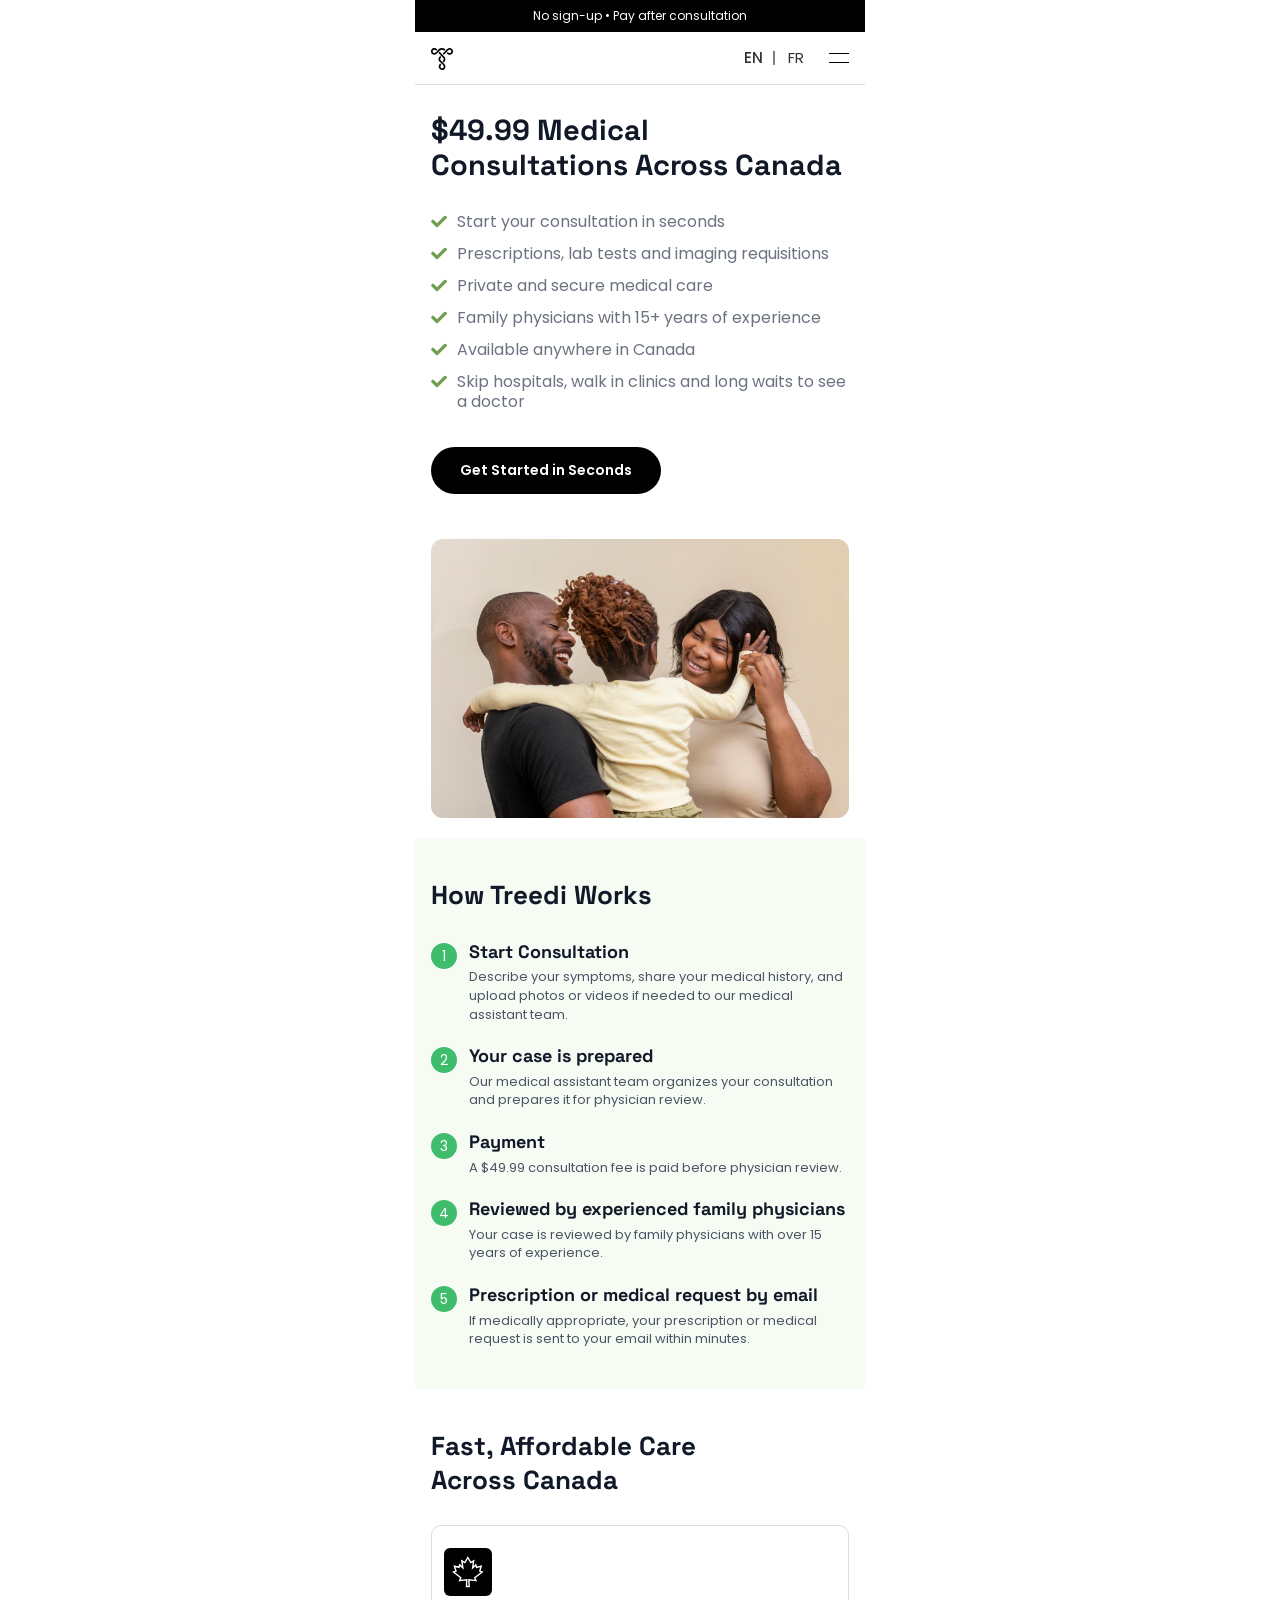
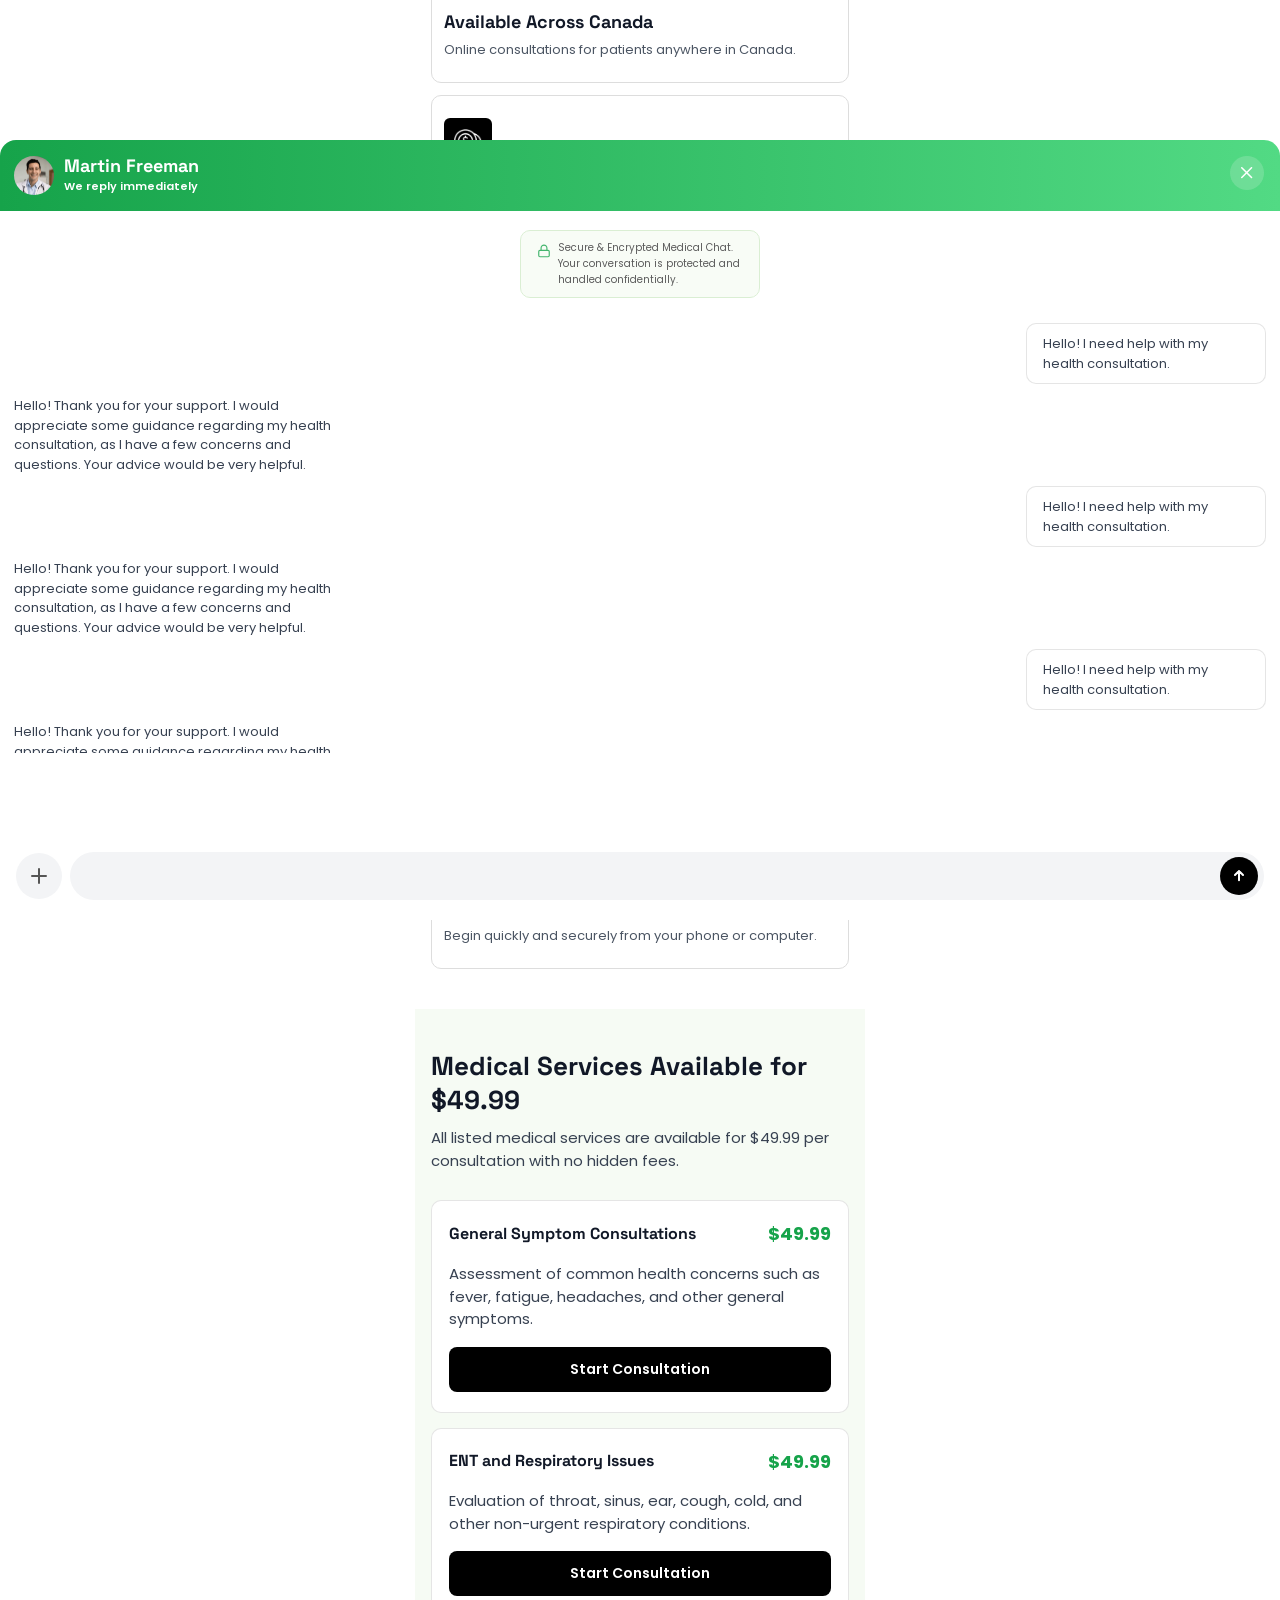
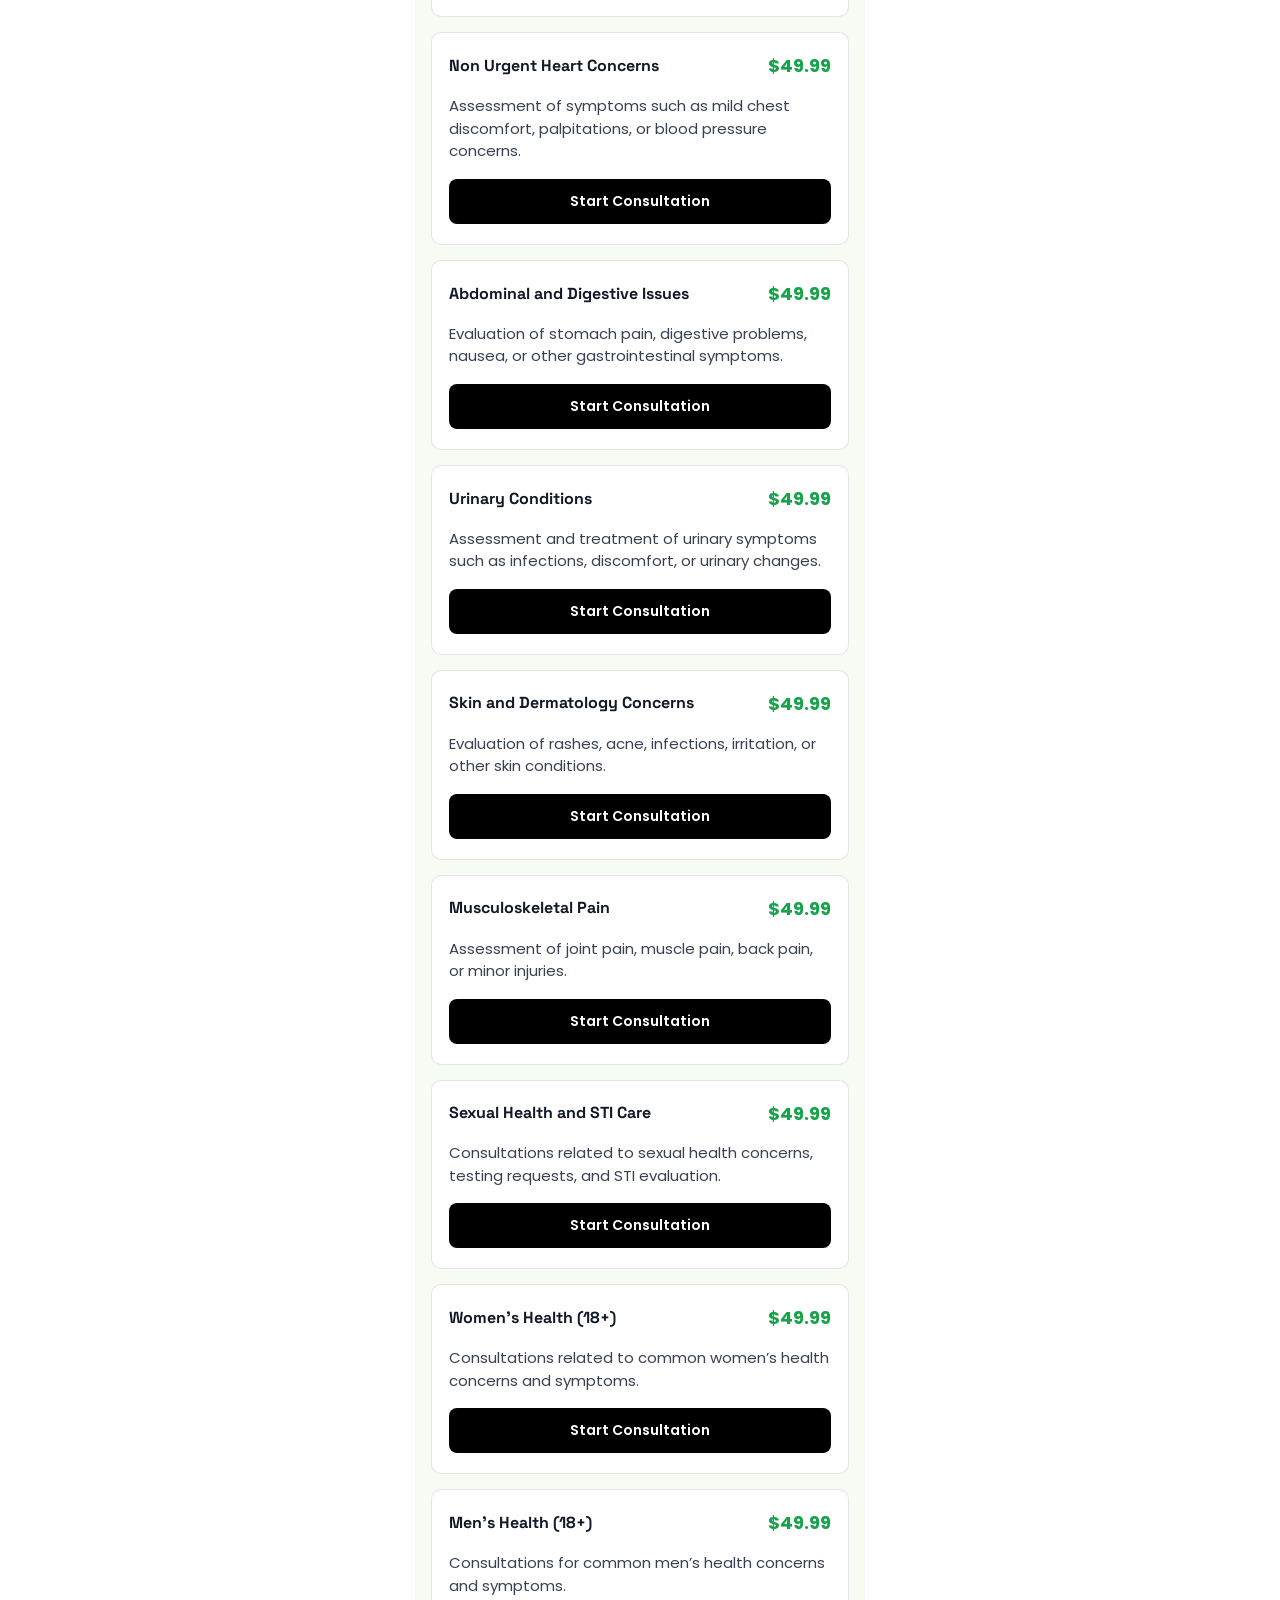
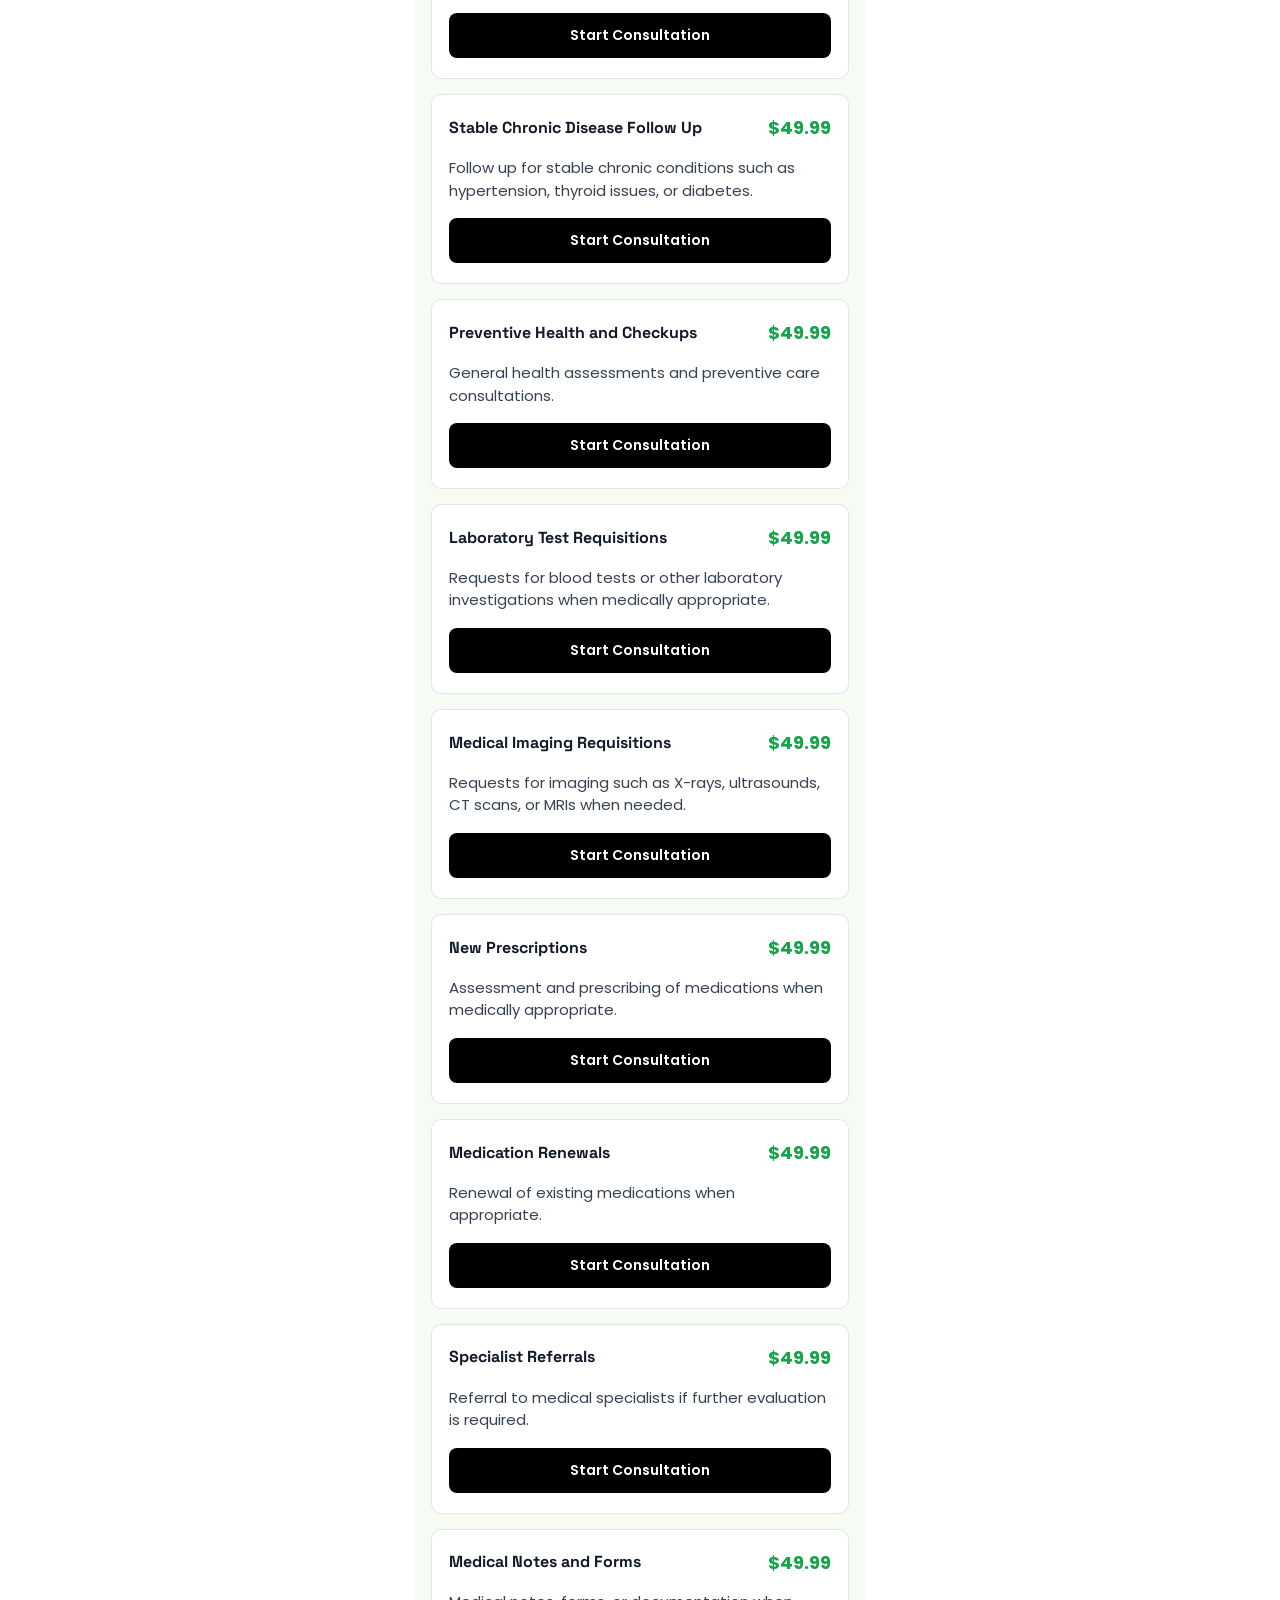
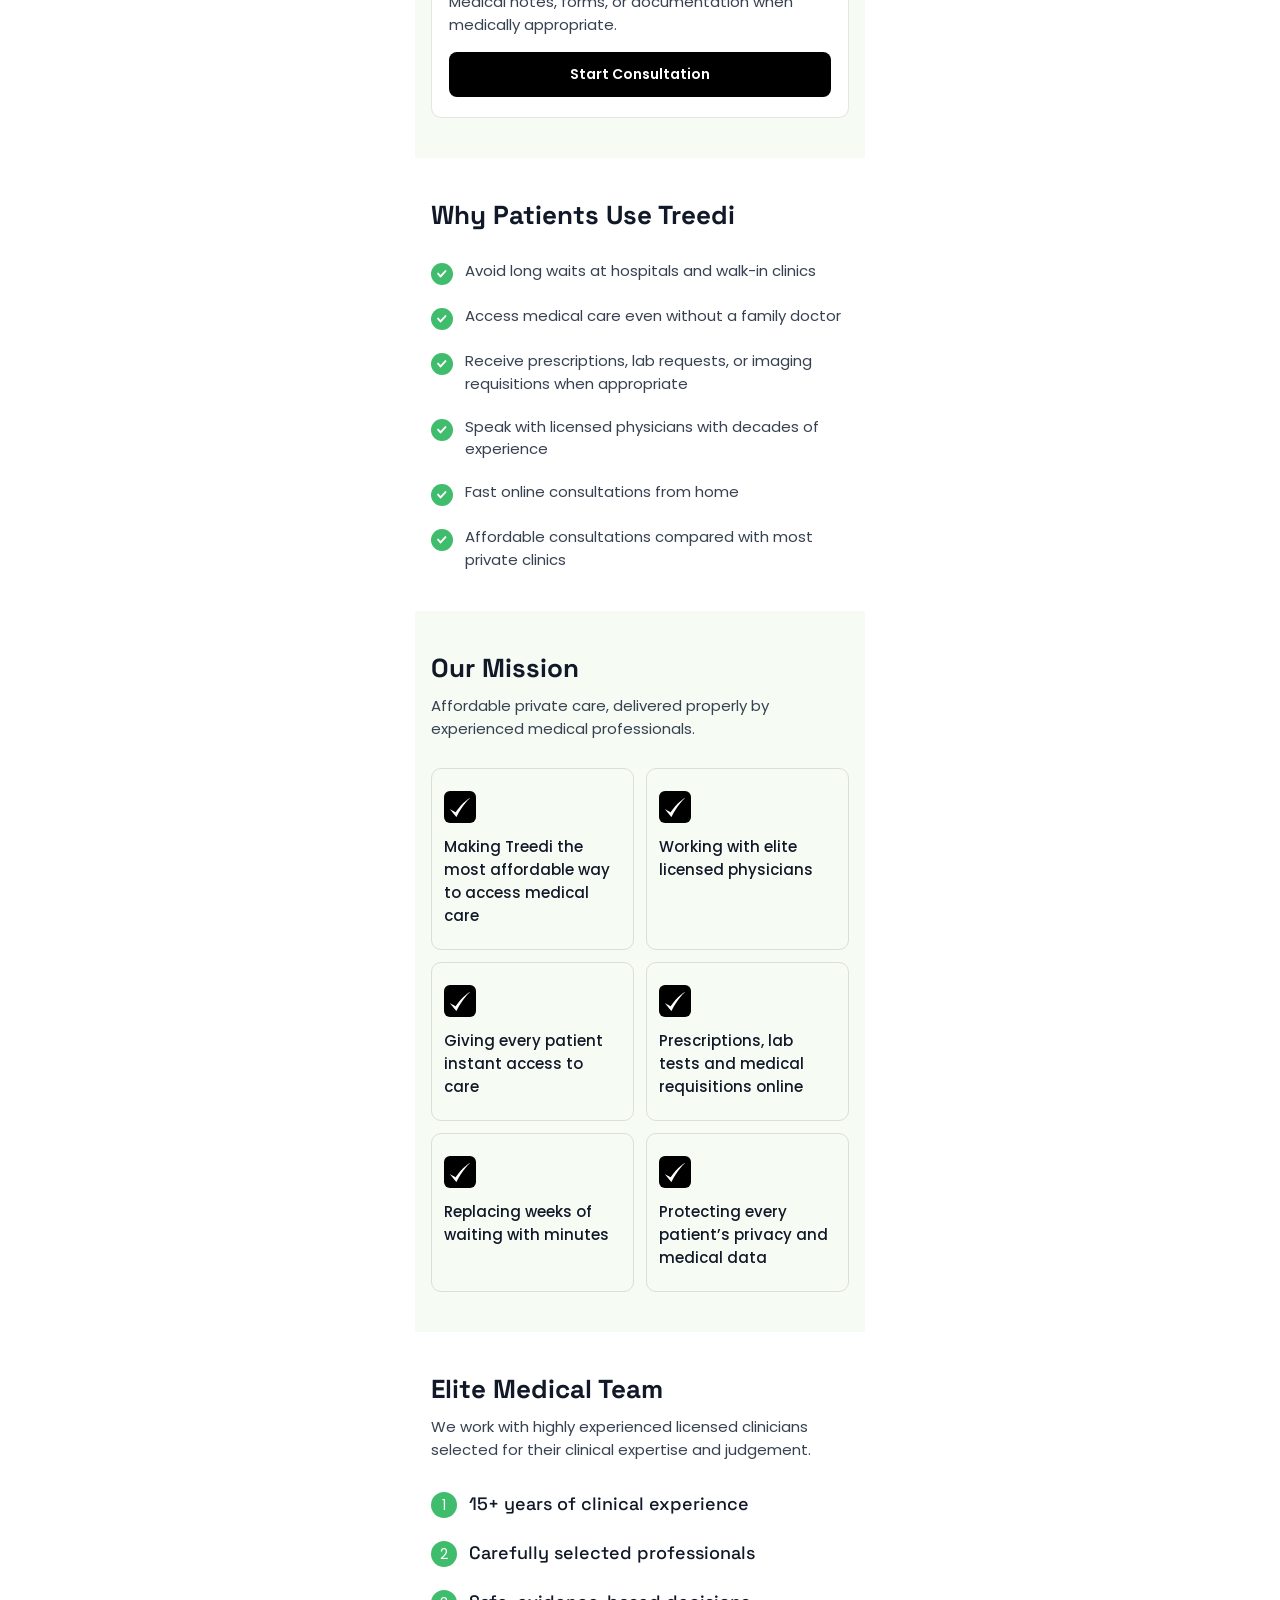
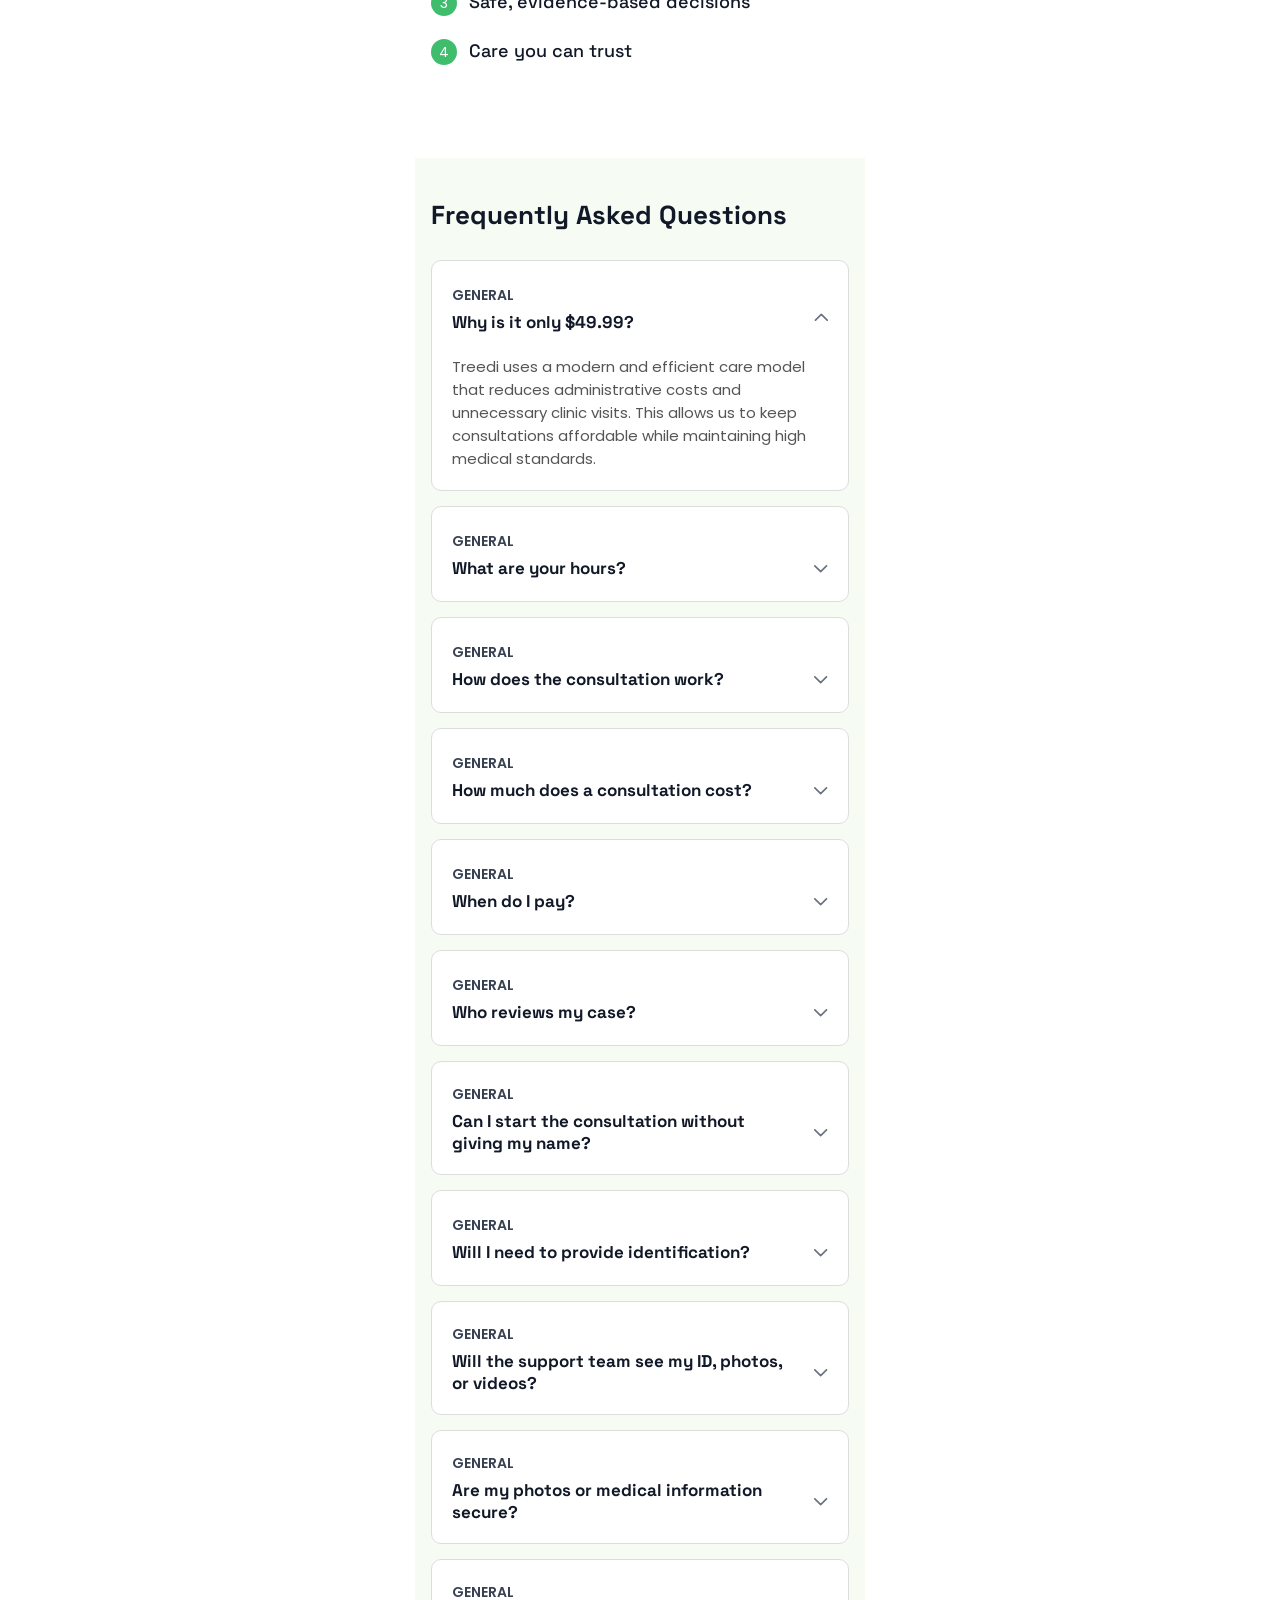
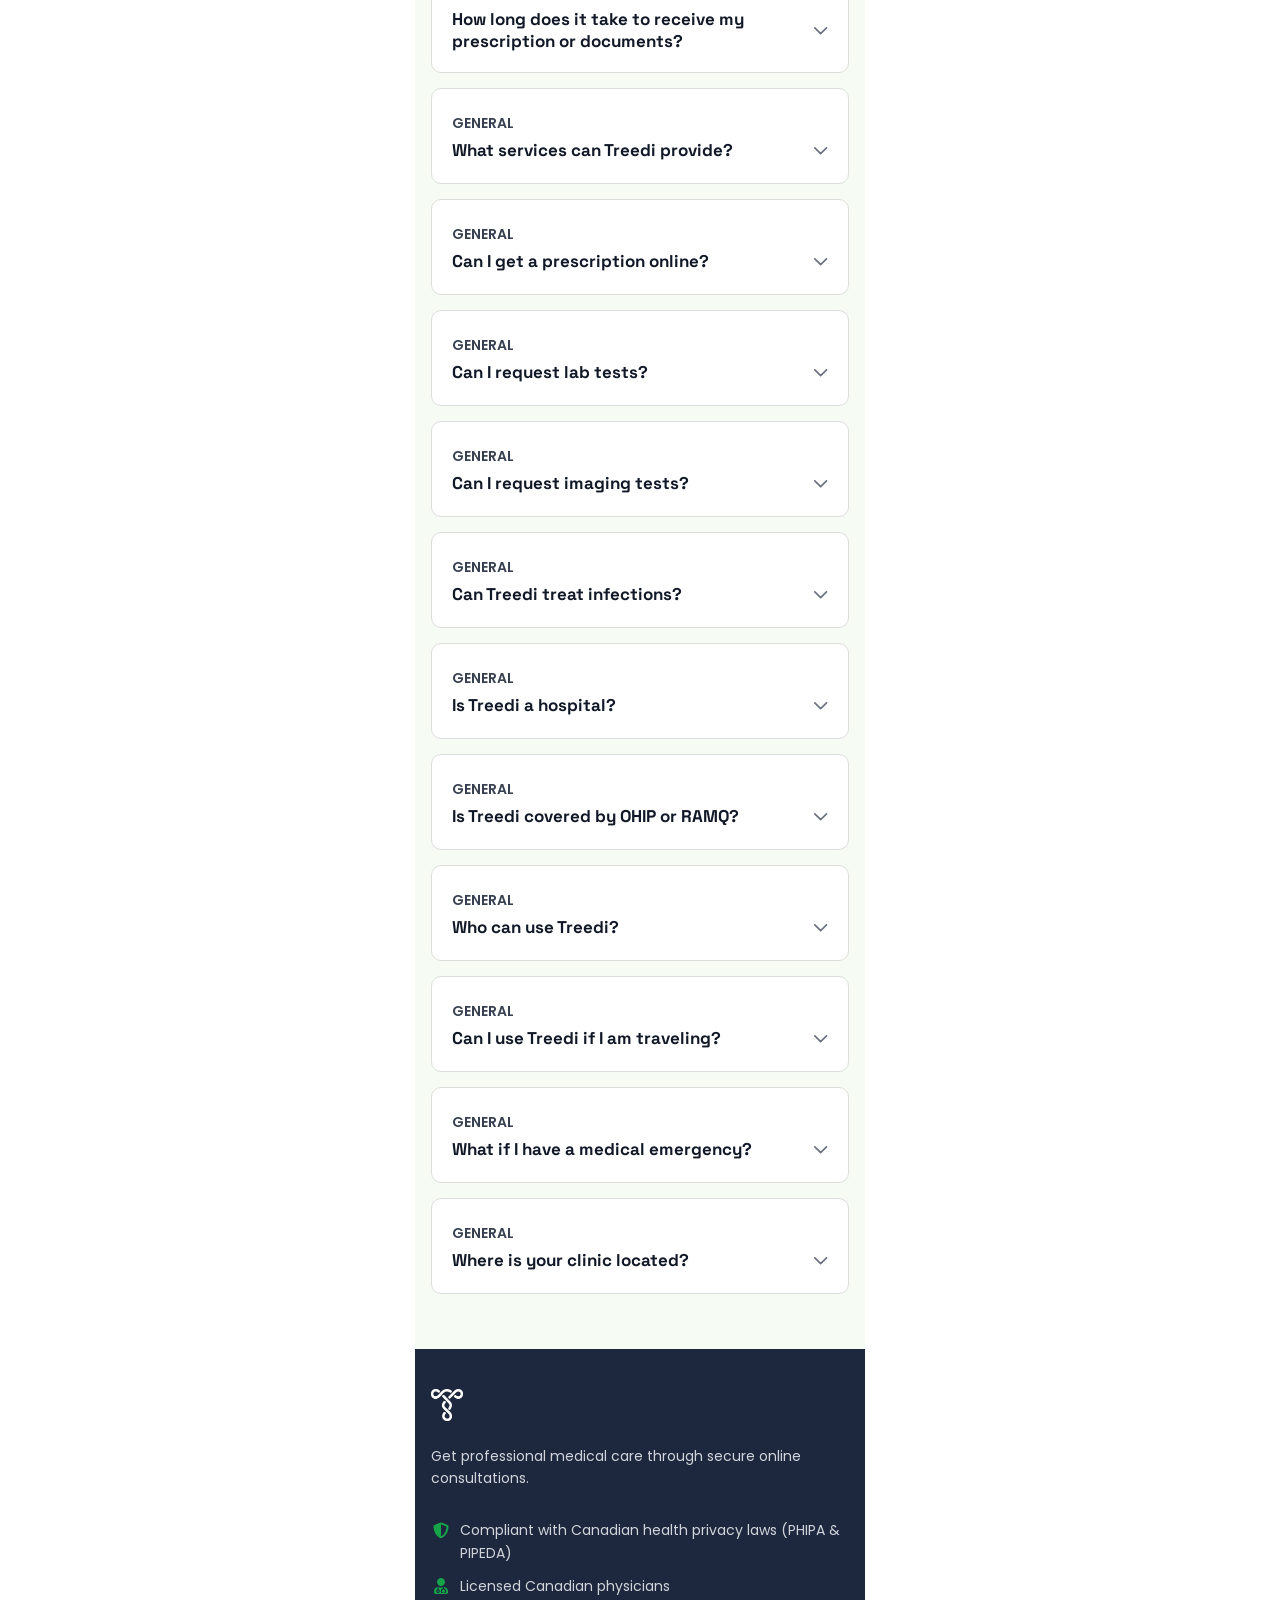
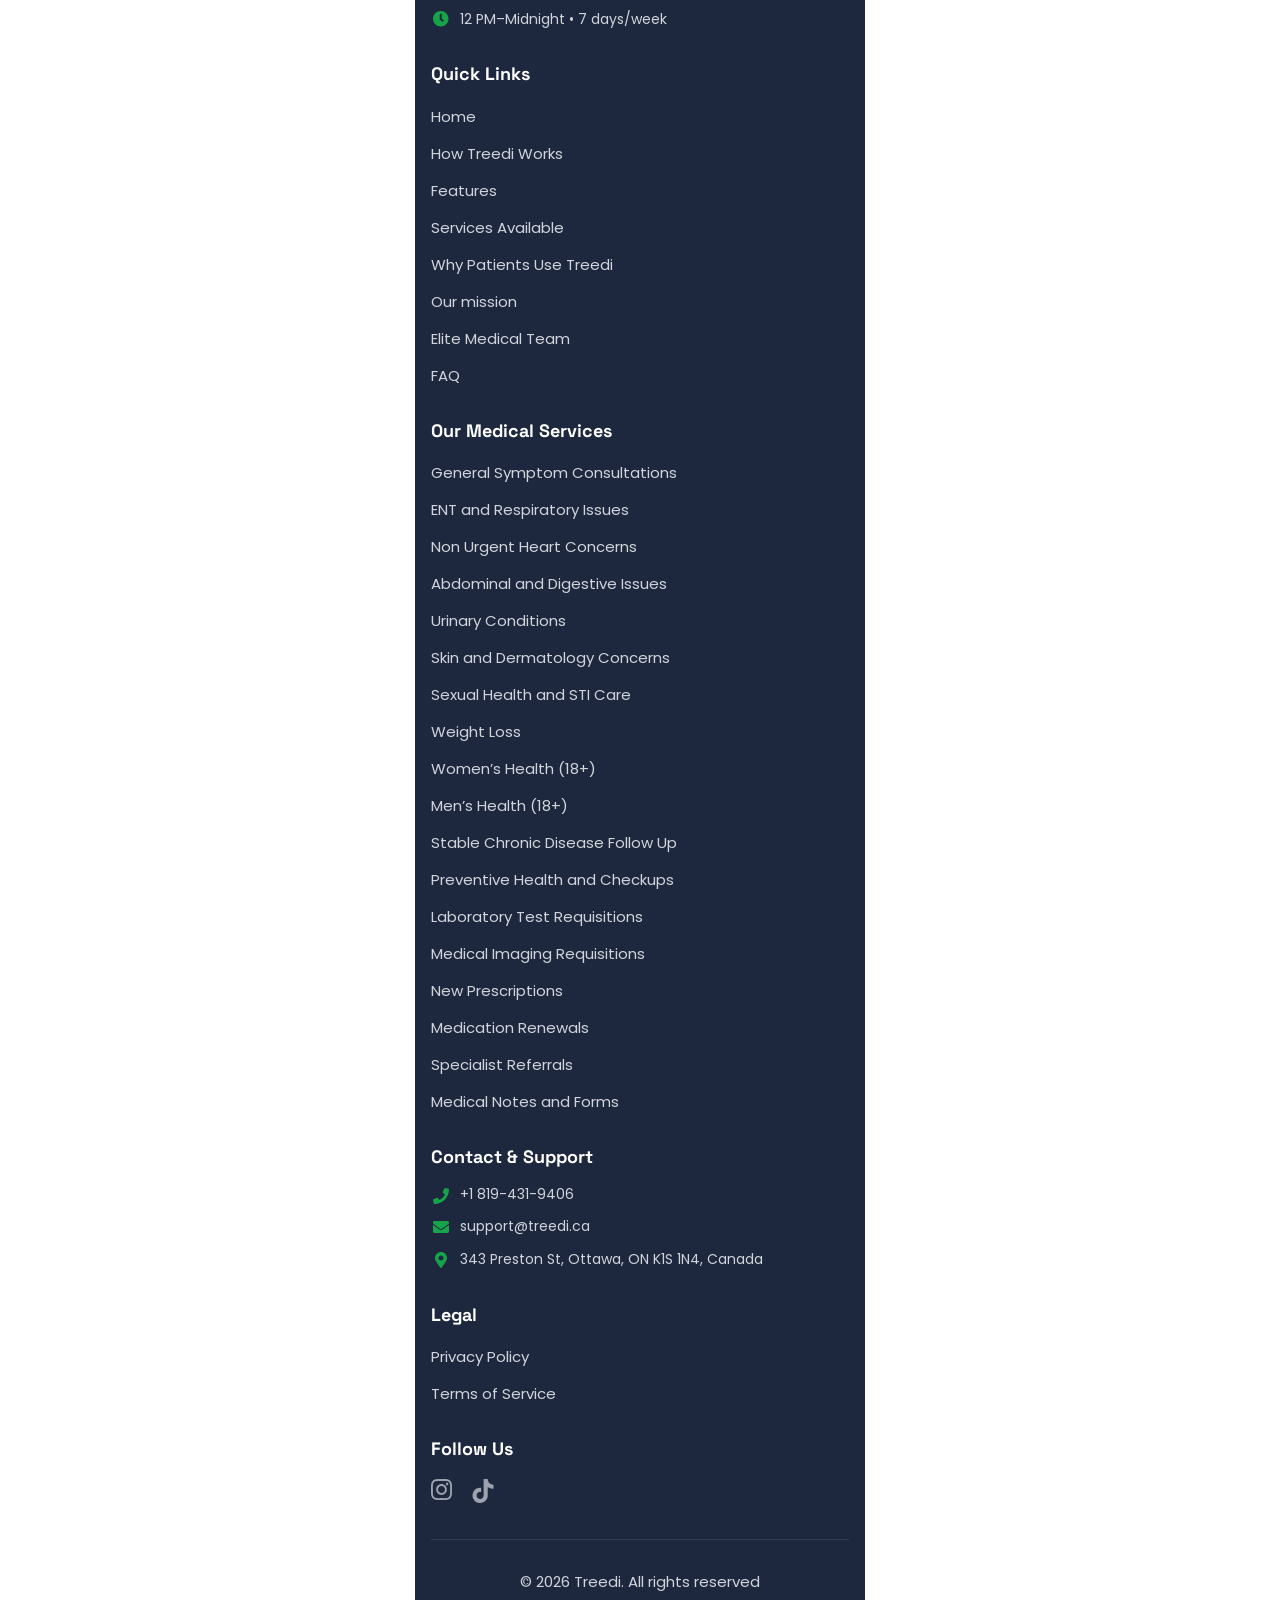
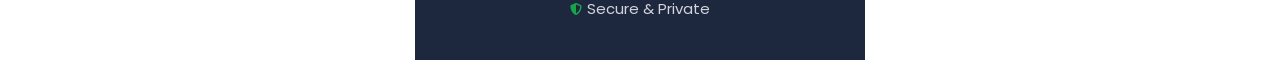
==== commit 55e4c57c: "Chat content added" ====
--- a/index.html
+++ b/index.html
@@ -1499,7 +1499,35 @@
 						Your conversation is protected and handled confidentially.</span>
 				</div>
 			</div>
-
+			
+			<div class="new-chat-box">
+				<div class="new-chat-box-inner">
+					<div class="new-chat-box-user">
+						<p>Hello! I need help with my health consultation.</p>
+					</div>
+					<div class="new-chat-box-bot">
+						<p>Hello! Thank you for your support. I would appreciate some guidance regarding my health consultation, as I have a few concerns and questions. Your advice would be very helpful.</p>
+					</div>
+					<div class="new-chat-box-user">
+						<p>Hello! I need help with my health consultation.</p>
+					</div>
+					<div class="new-chat-box-bot">
+						<p>Hello! Thank you for your support. I would appreciate some guidance regarding my health consultation, as I have a few concerns and questions. Your advice would be very helpful.</p>
+					</div>
+					<div class="new-chat-box-user">
+						<p>Hello! I need help with my health consultation.</p>
+					</div>
+					<div class="new-chat-box-bot">
+						<p>Hello! Thank you for your support. I would appreciate some guidance regarding my health consultation, as I have a few concerns and questions. Your advice would be very helpful.</p>
+					</div>
+					<div class="new-chat-box-user">
+						<p>Hello! I need help with my health consultation.</p>
+					</div>
+					<div class="new-chat-box-bot">
+						<p>Hello! Thank you for your support. I would appreciate some guidance regarding my health consultation, as I have a few concerns and questions. Your advice would be very helpful.</p>
+					</div>
+				</div>
+			</div>
 
 			<div class="treedi-connecting">
 
@@ -1541,283 +1569,7 @@
 
 		<!-- Custom jQuery -->
 		<script src="js/scripts.js"></script>
-
-		<script>
-			const faqItems = document.querySelectorAll(".faq-item");
-
-			faqItems.forEach(item => {
-
-				const header = item.querySelector(".faq-header");
-
-				if(header){   // prevent errors if element missing
-					header.addEventListener("click", () => {
-
-						faqItems.forEach(el=>{
-							if(el !== item){
-								el.classList.remove("active");
-							}
-						});
-
-						item.classList.toggle("active");
-
-					});
-				}
-
-			});
-
-			
-			const stickyBtn = document.getElementById("stickyBtn");
-
-				window.addEventListener("scroll", () => {
-
-				if(window.scrollY > 600){
-					stickyBtn.classList.add("active");
-				}else{
-					stickyBtn.classList.remove("active");
-				}
-			});
-
-
-
-			/* ===============================
-			ELEMENTS
-			================================ */
-
-			const popup = document.querySelector(".treedi-consult-popup");
-			const overlay = document.querySelector(".treedi-consult-overlay");
-			const trigger = document.getElementById("treedi-consult-trigger");
-			const closeBtns = document.querySelectorAll(".consult-modal-close");
-
-			const swipe = document.querySelector(".treedi-swipe-handle");
-			const swipeBtn = document.querySelector(".treedi-swipe-btn");
-
-			const chatbox = document.querySelector(".treedi-chatbox");
-			const swipeText = document.querySelector(".treedi-swipe-text");
-			const connecting = document.querySelector(".treedi-connecting");
-
-			const checkBox = document.getElementById("treedi-check");
-
-
-			/* ===============================
-			SCROLL LOCK
-			================================ */
-
-			let scrollPosition = 0;
-
-			function lockBody(){
-
-			scrollPosition = window.scrollY || window.pageYOffset;
-
-			document.body.style.top = `-${scrollPosition}px`;
-			document.body.classList.add("treedi-lock");
-
-			}
-
-			function unlockBody(){
-
-			const scrollY = document.body.style.top;
-
-			document.body.classList.remove("treedi-lock");
-			document.body.style.top = "";
-
-			window.scrollTo(0, parseInt(scrollY || "0") * -1);
-
-			}
-
-
-			/* ===============================
-			OPEN POPUP
-			================================ */
-
-			trigger.addEventListener("click", () => {
-
-			popup.classList.add("active");
-			overlay.classList.add("active");
-
-			lockBody();
-
-			});
-
-
-			/* ===============================
-			CLOSE MODAL
-			================================ */
-
-			function closeModal(){
-
-			popup.classList.remove("active");
-			chatbox.classList.remove("active");
-
-			overlay.classList.remove("active");
-
-			unlockBody();
-
-			}
-
-			closeBtns.forEach(btn=>{
-			btn.addEventListener("click", closeModal);
-			});
-
-			overlay.addEventListener("click", closeModal);
-
-
-			/* ===============================
-			CHECKBOX ENABLE SWIPE
-			================================ */
-
-			swipeBtn.style.opacity = "0.4";
-			swipeBtn.style.pointerEvents = "none";
-
-			checkBox.addEventListener("change", () => {
-
-			if(checkBox.checked){
-
-			swipeBtn.style.opacity = "1";
-			swipeBtn.style.pointerEvents = "auto";
-
-			}else{
-
-			swipeBtn.style.opacity = "0.4";
-			swipeBtn.style.pointerEvents = "none";
-
-			}
-
-			});
-
-
-			/* ===============================
-			SWIPE SYSTEM
-			================================ */
-
-			let startX = 0;
-			let currentX = 0;
-			let maxMove = 0;
-			let raf = null;
-
-
-			/* SWIPE START */
-
-			swipe.addEventListener("touchstart",(e)=>{
-
-			startX = e.touches[0].clientX;
-
-			maxMove = swipeBtn.offsetWidth - swipe.offsetWidth - 8;
-
-			},{passive:true});
-
-
-			/* SWIPE MOVE */
-
-			swipe.addEventListener("touchmove",(e)=>{
-
-			let move = e.touches[0].clientX - startX;
-
-			if(move < 0) move = 0;
-			if(move > maxMove) move = maxMove;
-
-			currentX = move;
-
-			if(!raf){
-
-			raf = requestAnimationFrame(updateSwipe);
-
-			}
-
-			},{passive:true});
-
-
-			function updateSwipe(){
-
-			swipe.style.transform = `translateX(${currentX}px)`;
-
-			let progress = currentX / maxMove;
-
-			swipeText.style.transform = `translate(calc(-50% - ${currentX * 0.3}px),0)`;
-
-			swipeText.style.opacity = 1 - progress;
-
-			raf = null;
-
-			}
-
-
-			/* SWIPE END */
-
-			swipe.addEventListener("touchend",()=>{
-
-			if(currentX > maxMove * 0.6){
-
-			popup.classList.remove("active");
-
-			connecting.classList.add("active");
-			overlay.classList.add("active");
-
-			lockBody();
-
-			setTimeout(()=>{
-
-			connecting.classList.remove("active");
-			chatbox.classList.add("active");
-
-			},2000);
-
-			}
-
-			/* reset */
-
-			swipe.style.transform = "translateX(0)";
-			swipeText.style.transform = "translate(-50%,0)";
-			swipeText.style.opacity = "1";
-
-			currentX = 0;
-
-			});
-
-
-
-
-			/* ===============================
-			STRONG IOS ZOOM BLOCK
-			================================ */
-
-			let lastTouchEnd = 0;
-
-			/* block pinch gestures */
-			['gesturestart','gesturechange','gestureend'].forEach(event => {
-			document.addEventListener(event, e => {
-				e.preventDefault();
-			});
-			});
-
-			document.addEventListener('touchstart', function(e){
-			if(e.touches.length > 1){
-				e.preventDefault();
-			}
-			}, { passive:false });
-
-			document.addEventListener('touchmove', function(e){
-			if(e.scale && e.scale !== 1){
-				e.preventDefault();
-			}
-			}, { passive:false });
-
-			document.addEventListener('touchend', function(e){
-
-			const now = Date.now();
-
-			if(now - lastTouchEnd <= 300){
-				e.preventDefault();
-			}
-
-			lastTouchEnd = now;
-
-			}, false);
-
-			window.addEventListener("resize", () => {
-			document.documentElement.style.zoom = "1";
-			});
-
-		</script>
+		<script src="js/home.js"></script>
 
 	</body>
 </html>
--- a/style.css
+++ b/style.css
@@ -1634,3 +1634,41 @@
     font-size: 10px;
 }
 
+.new-chat-box {
+    padding: 10px 14px;
+    overflow: auto;
+}
+
+.new-chat-box-inner {
+    max-height: 420px;
+    display: flex;
+    flex-direction: column;
+    gap: 12px;
+}
+
+.new-chat-box-user {
+    max-width: 240px;
+    margin-left: auto;
+    background: #fff;
+    border: 1px solid rgba(200, 200, 200, 0.47);
+    border-radius: 10px;
+    padding: 10px 16px;
+}
+
+.new-chat-box-user p {
+    font-weight: 400;
+    font-size: 13px;
+    line-height: 150%;
+    color: #374151;
+}
+
+.new-chat-box-bot {
+    max-width: 320px;
+}
+
+.new-chat-box-bot p {
+    font-weight: 400;
+    font-size: 13px;
+    line-height: 150%;
+    color: #374151;
+}
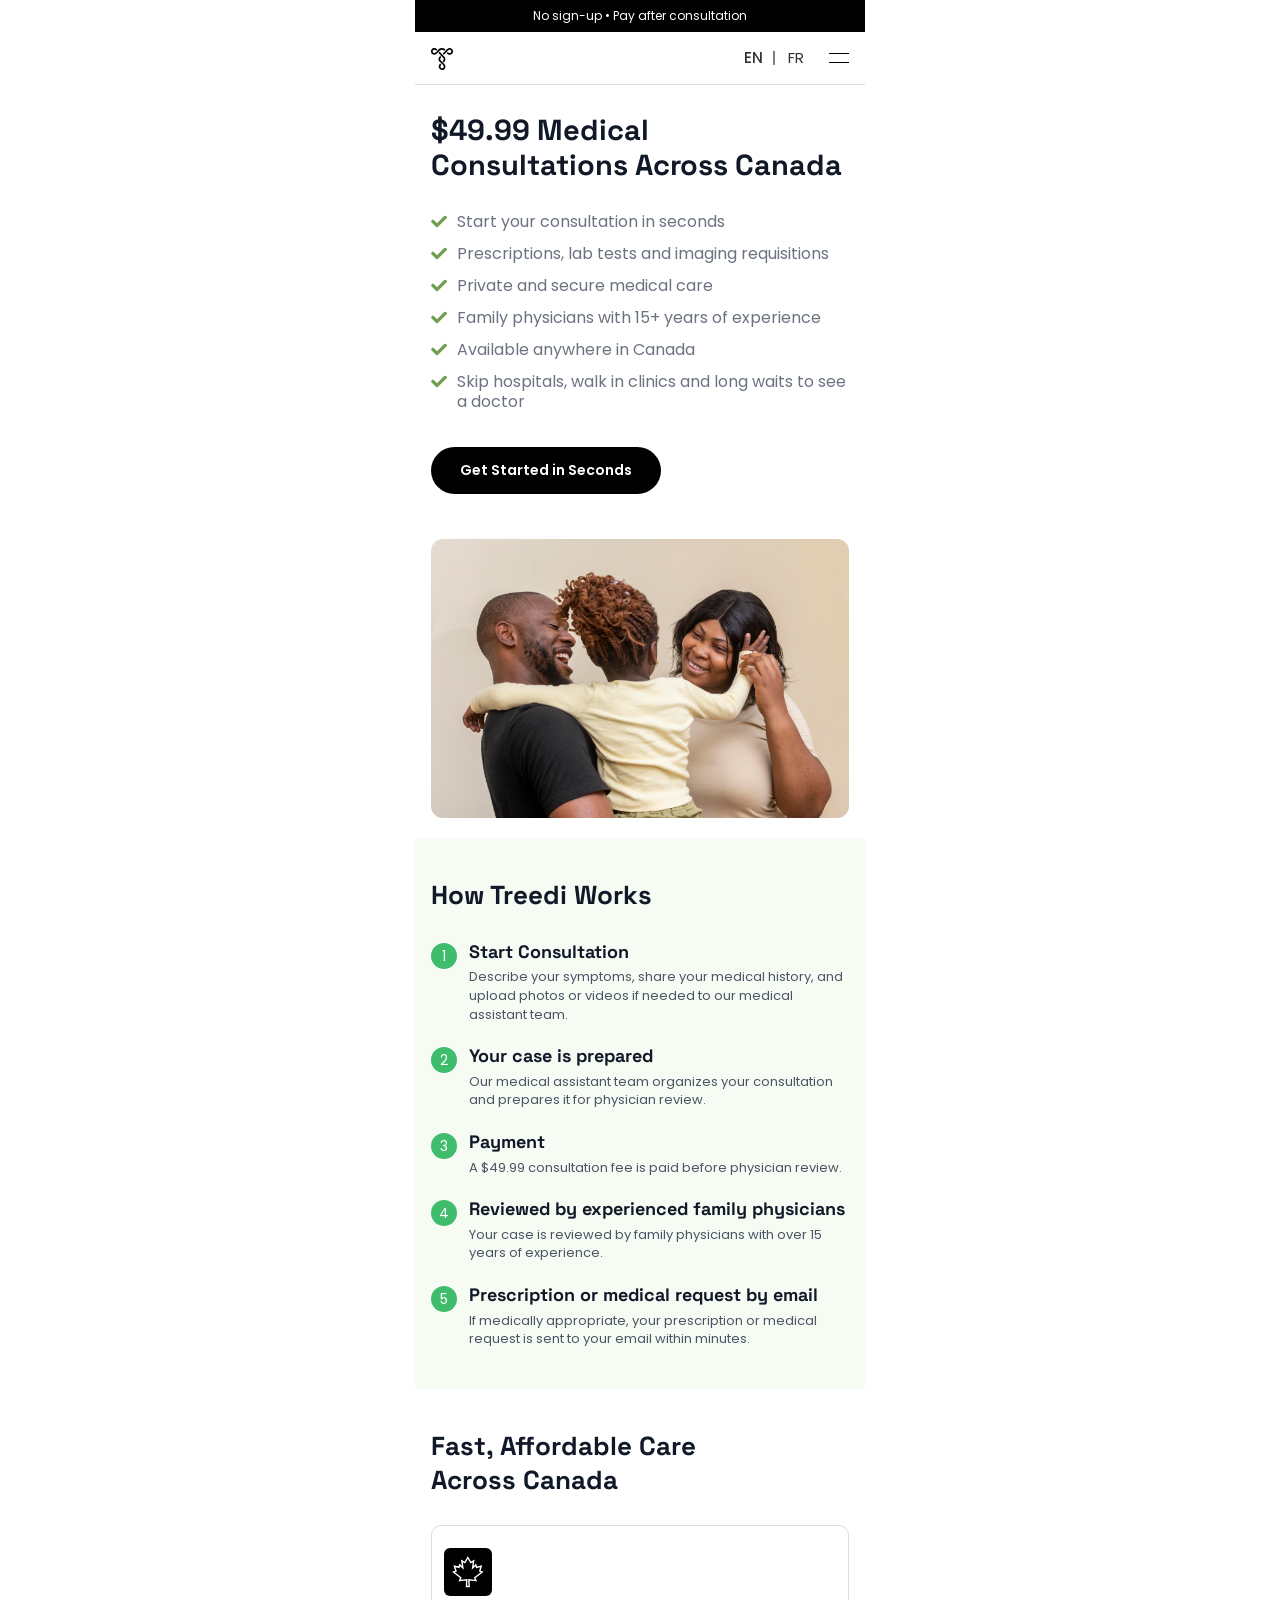
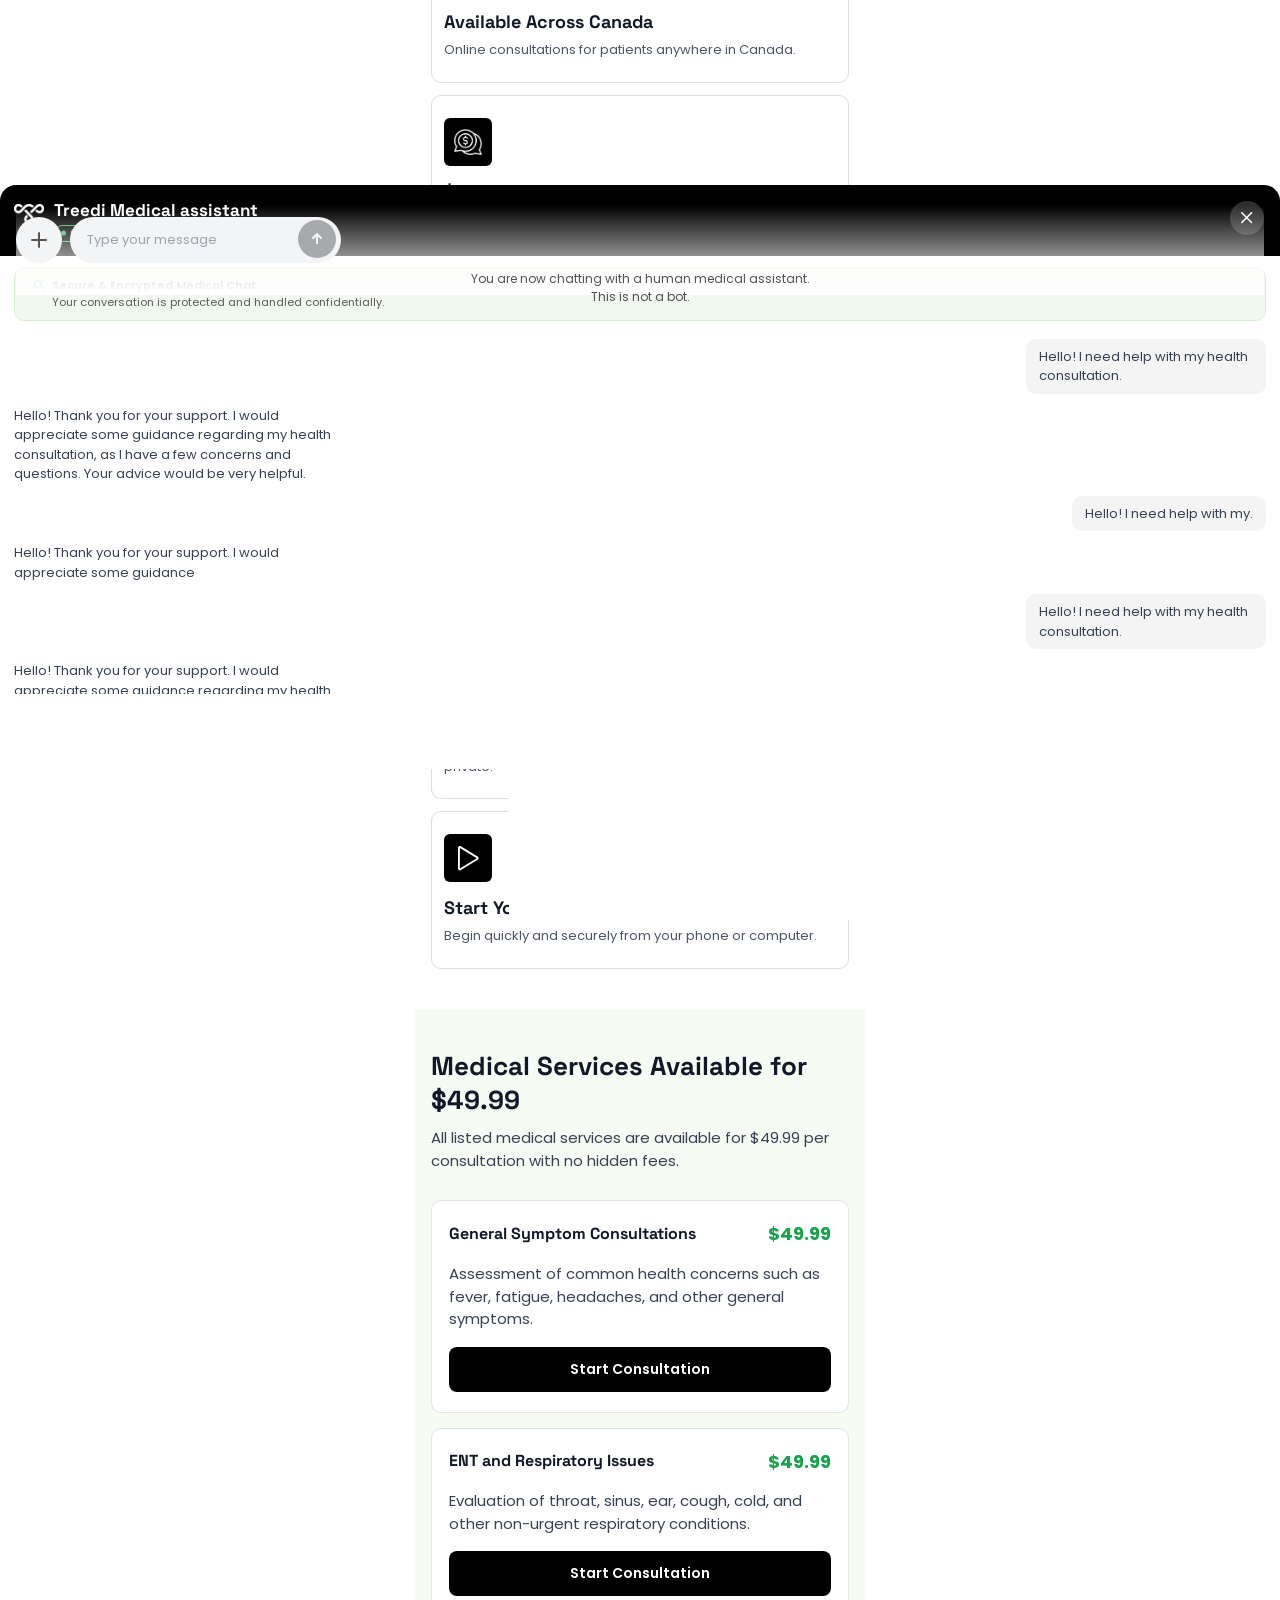
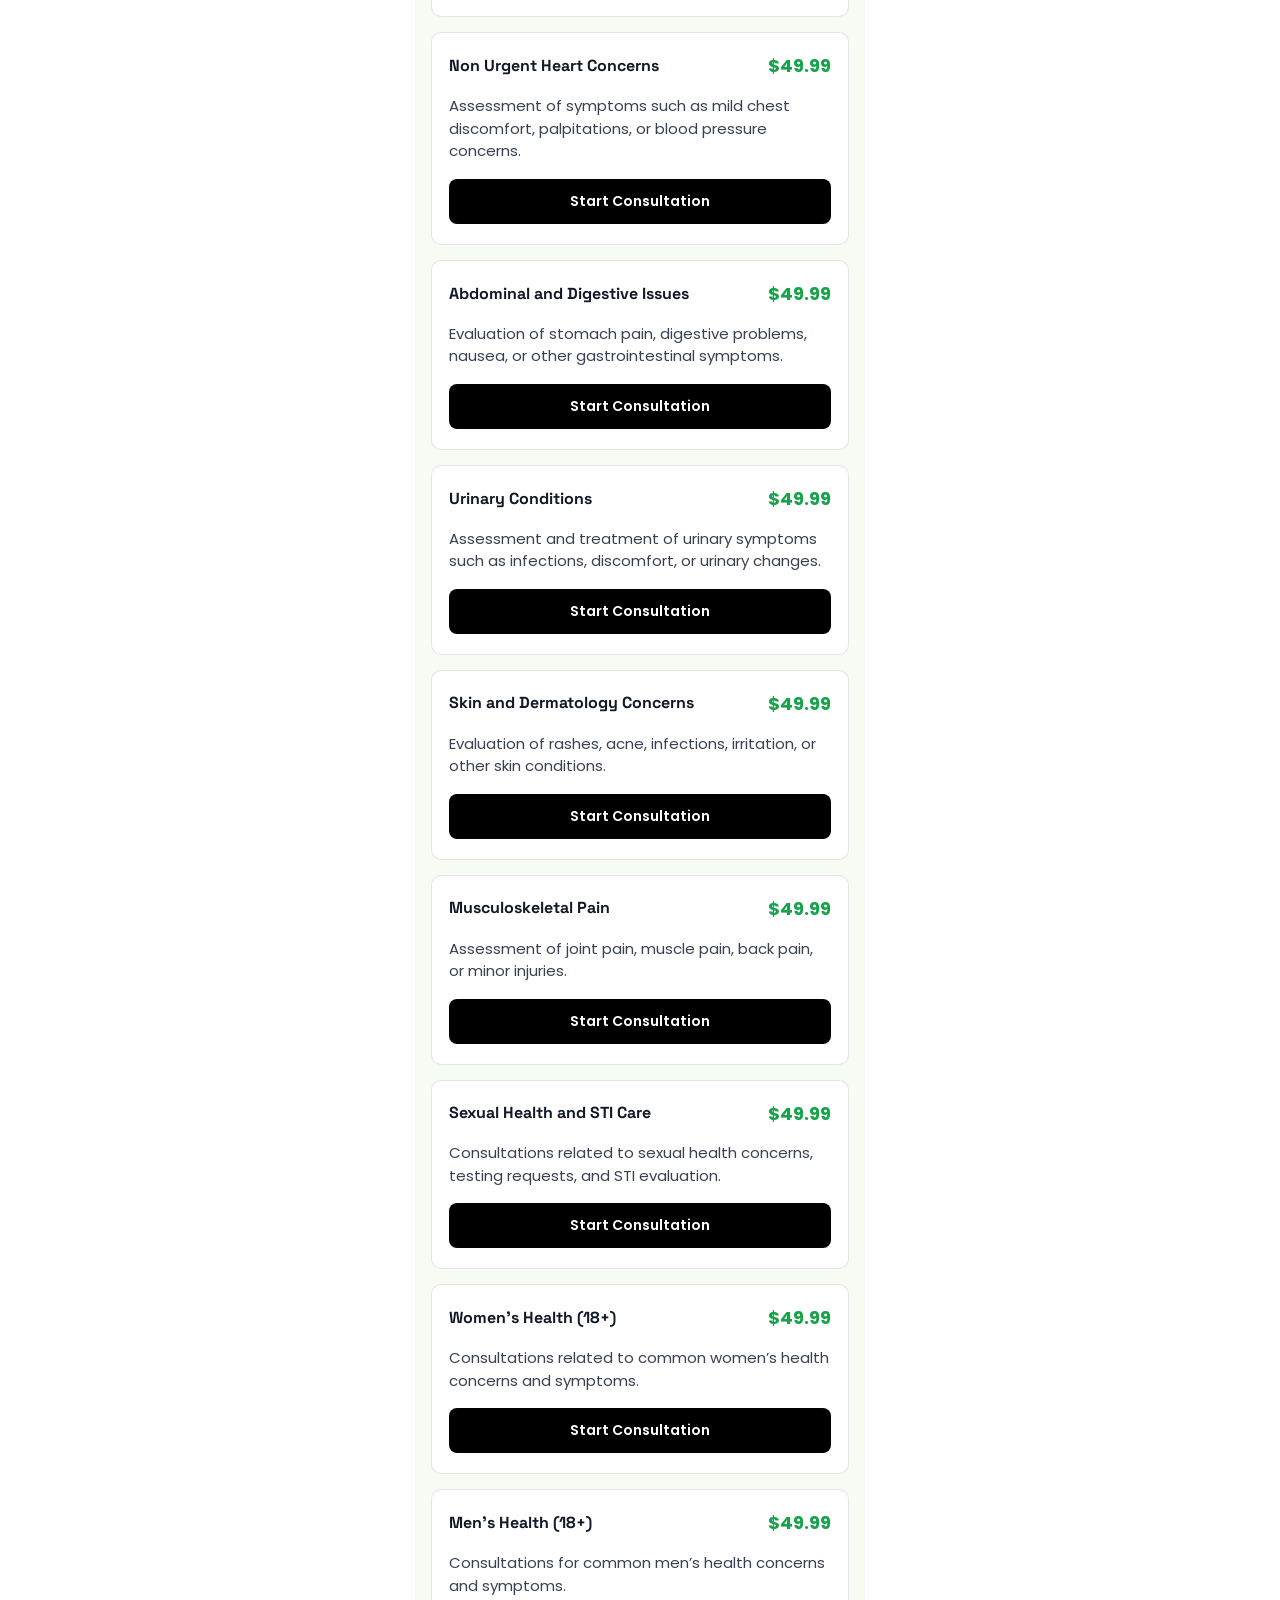
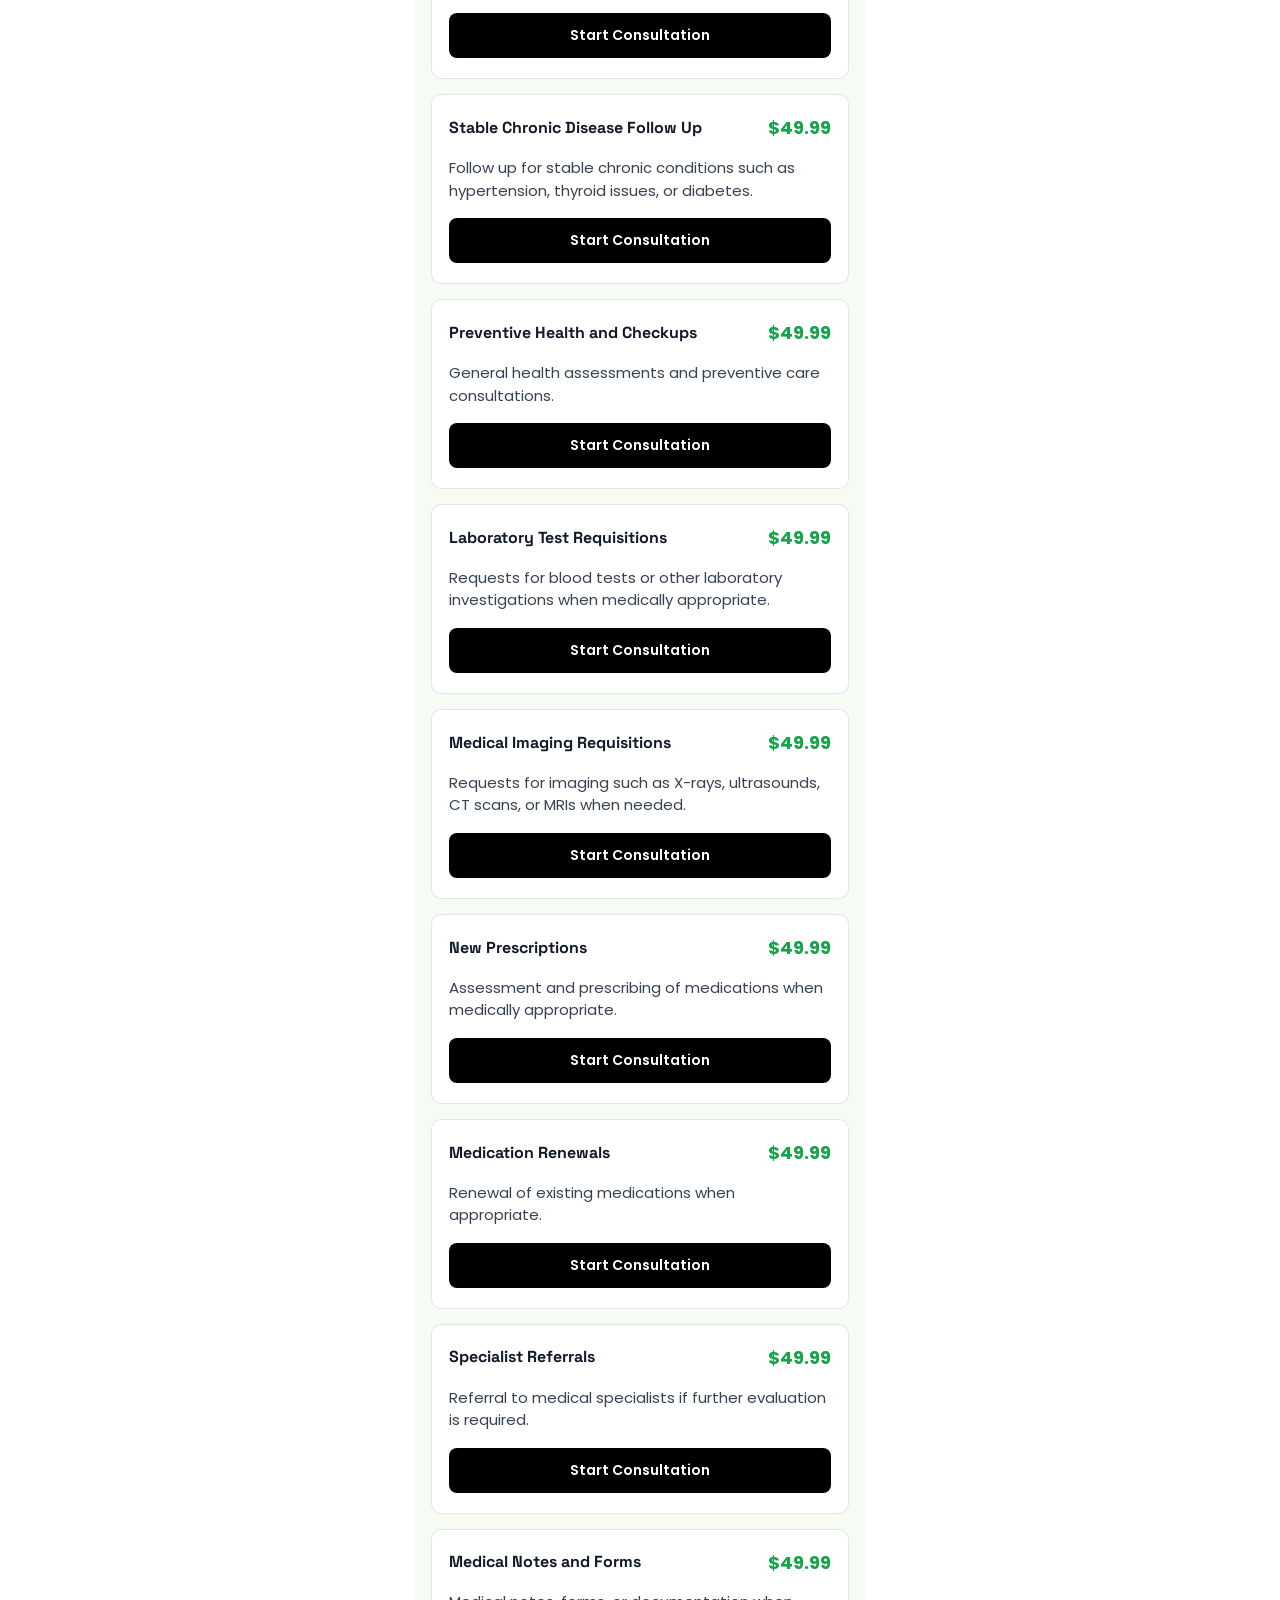
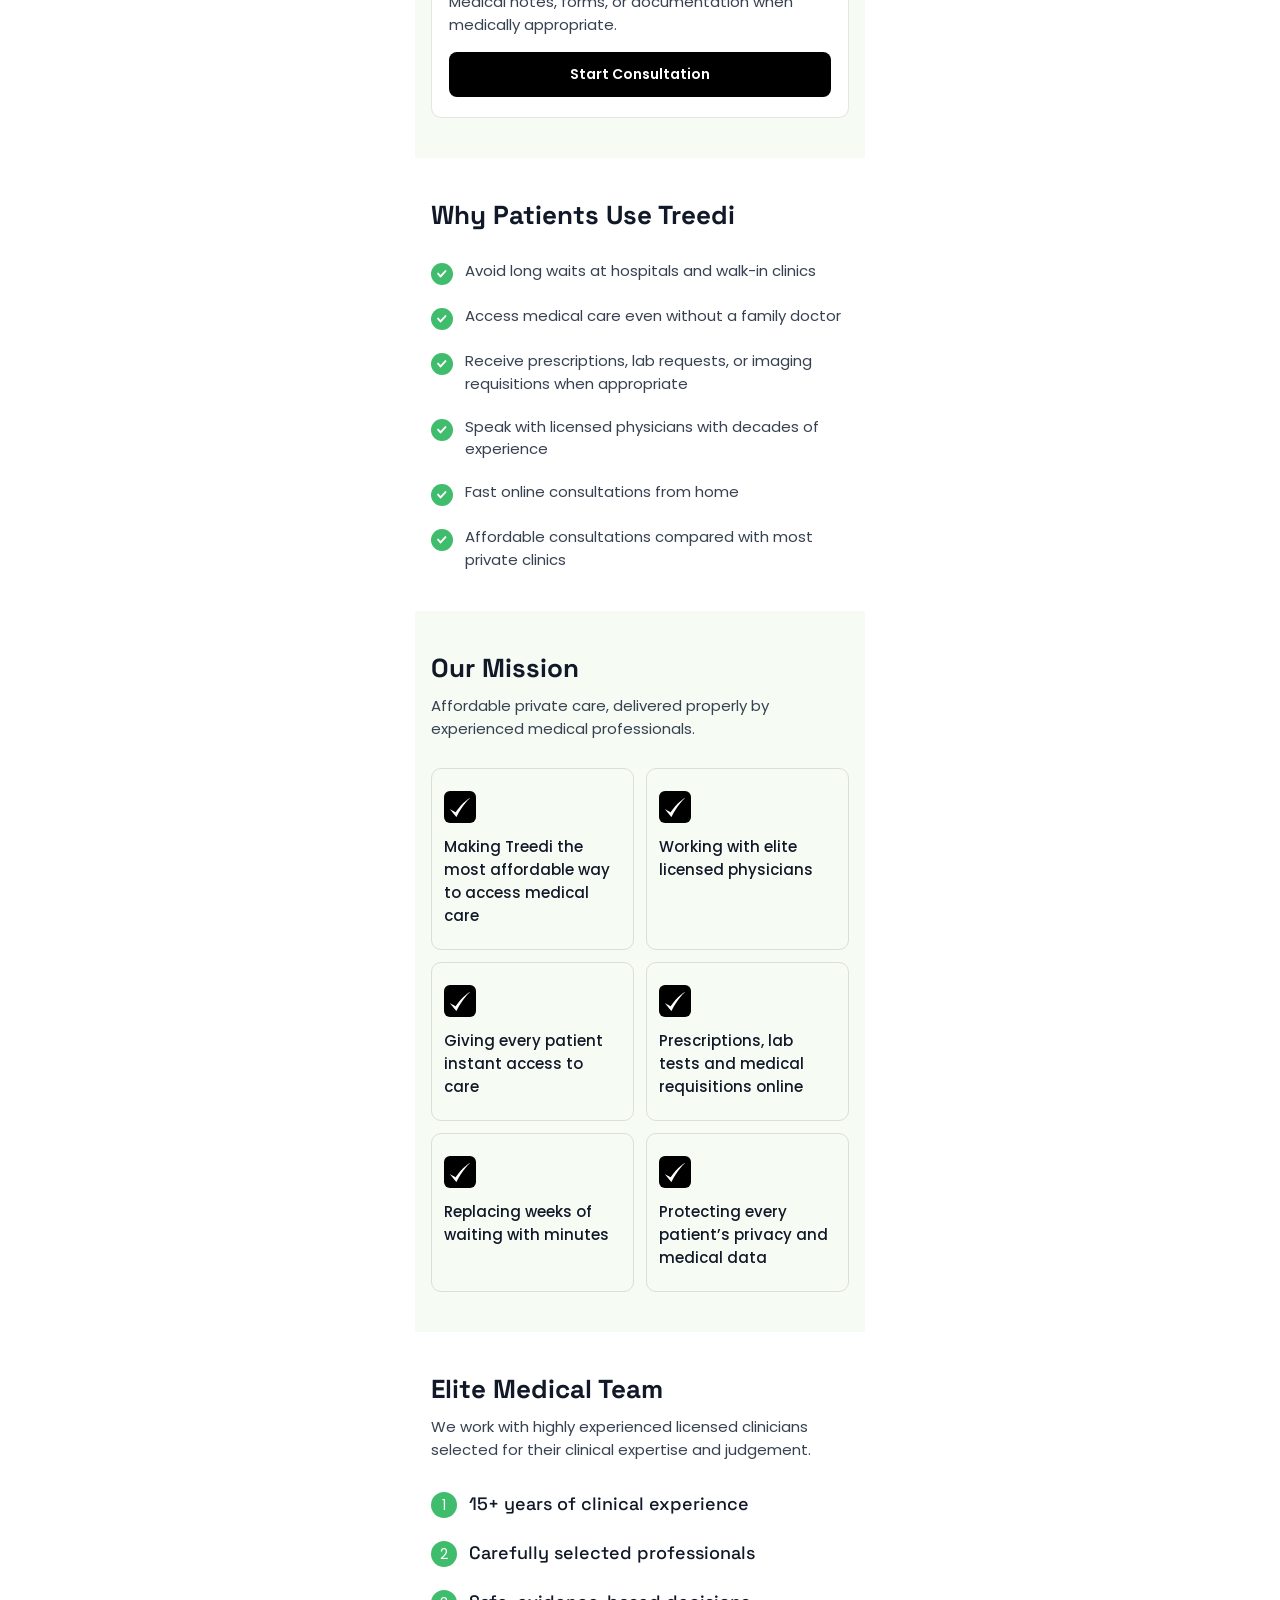
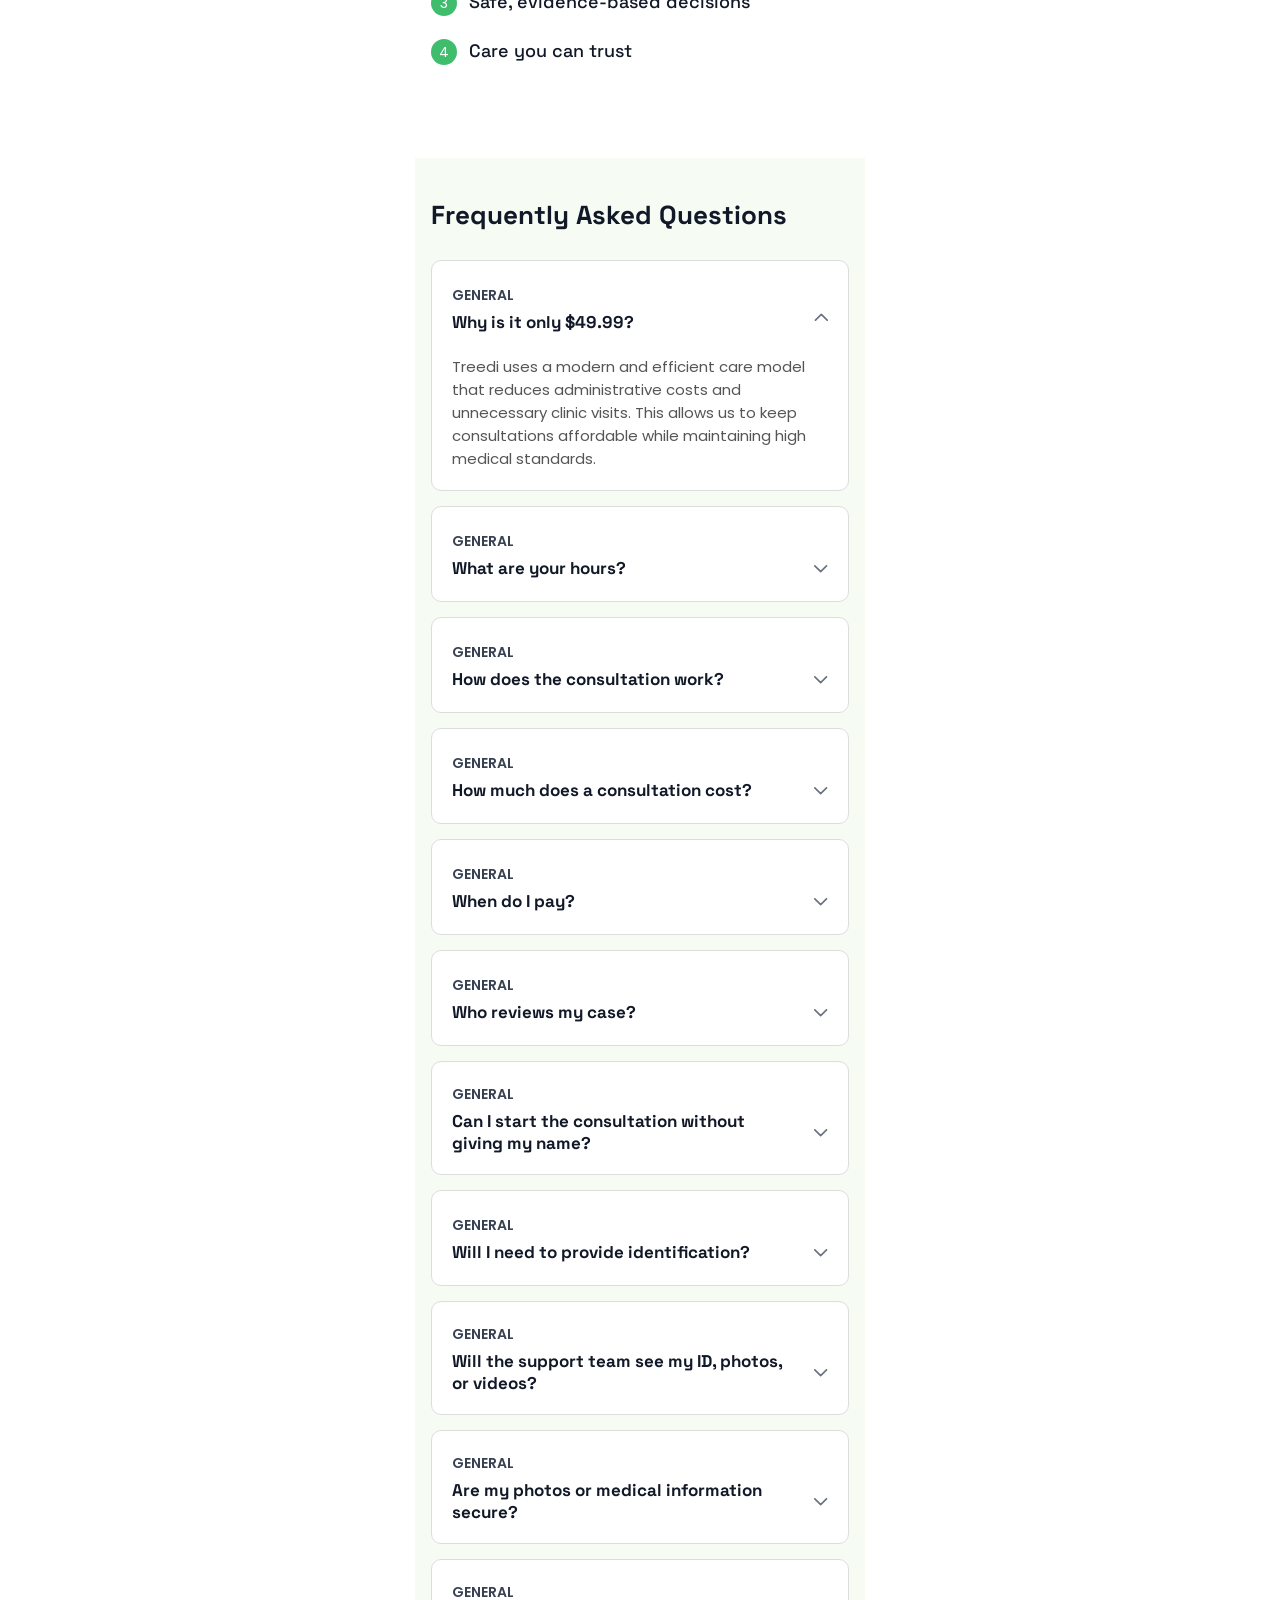
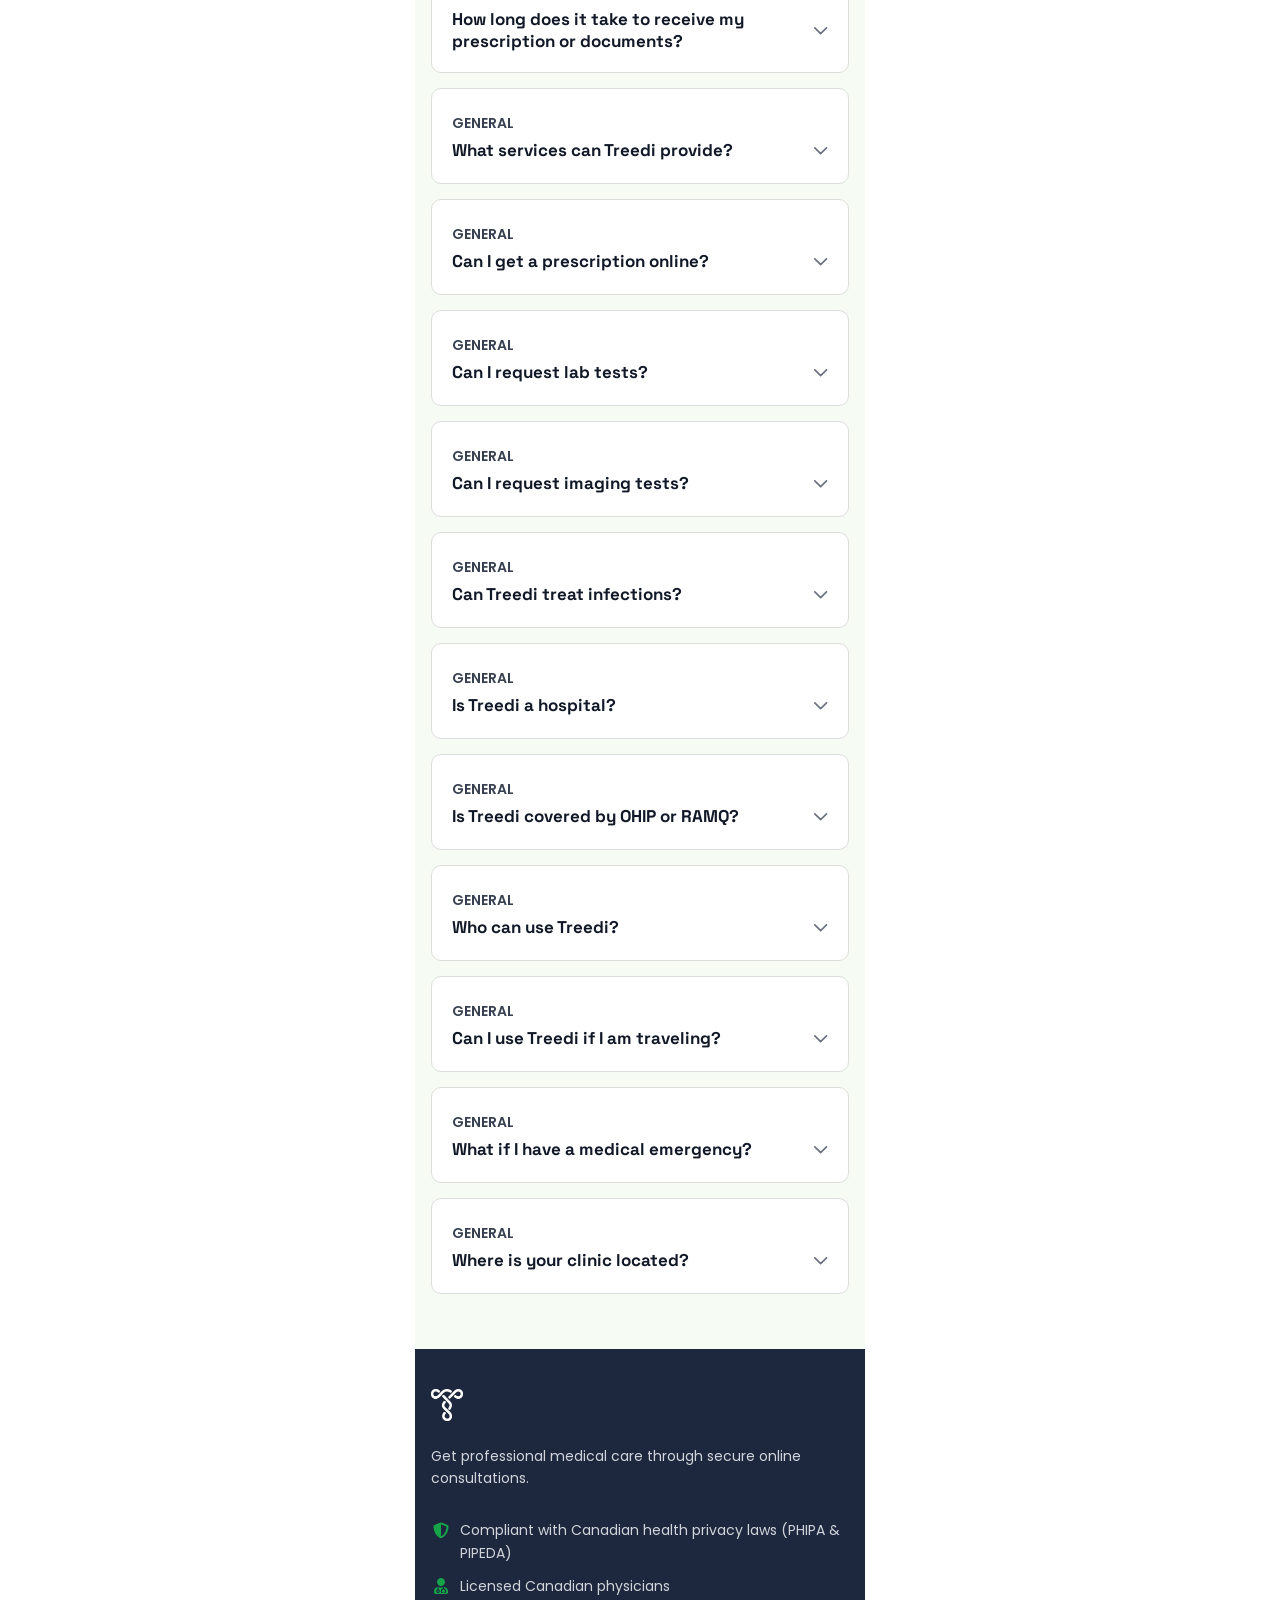
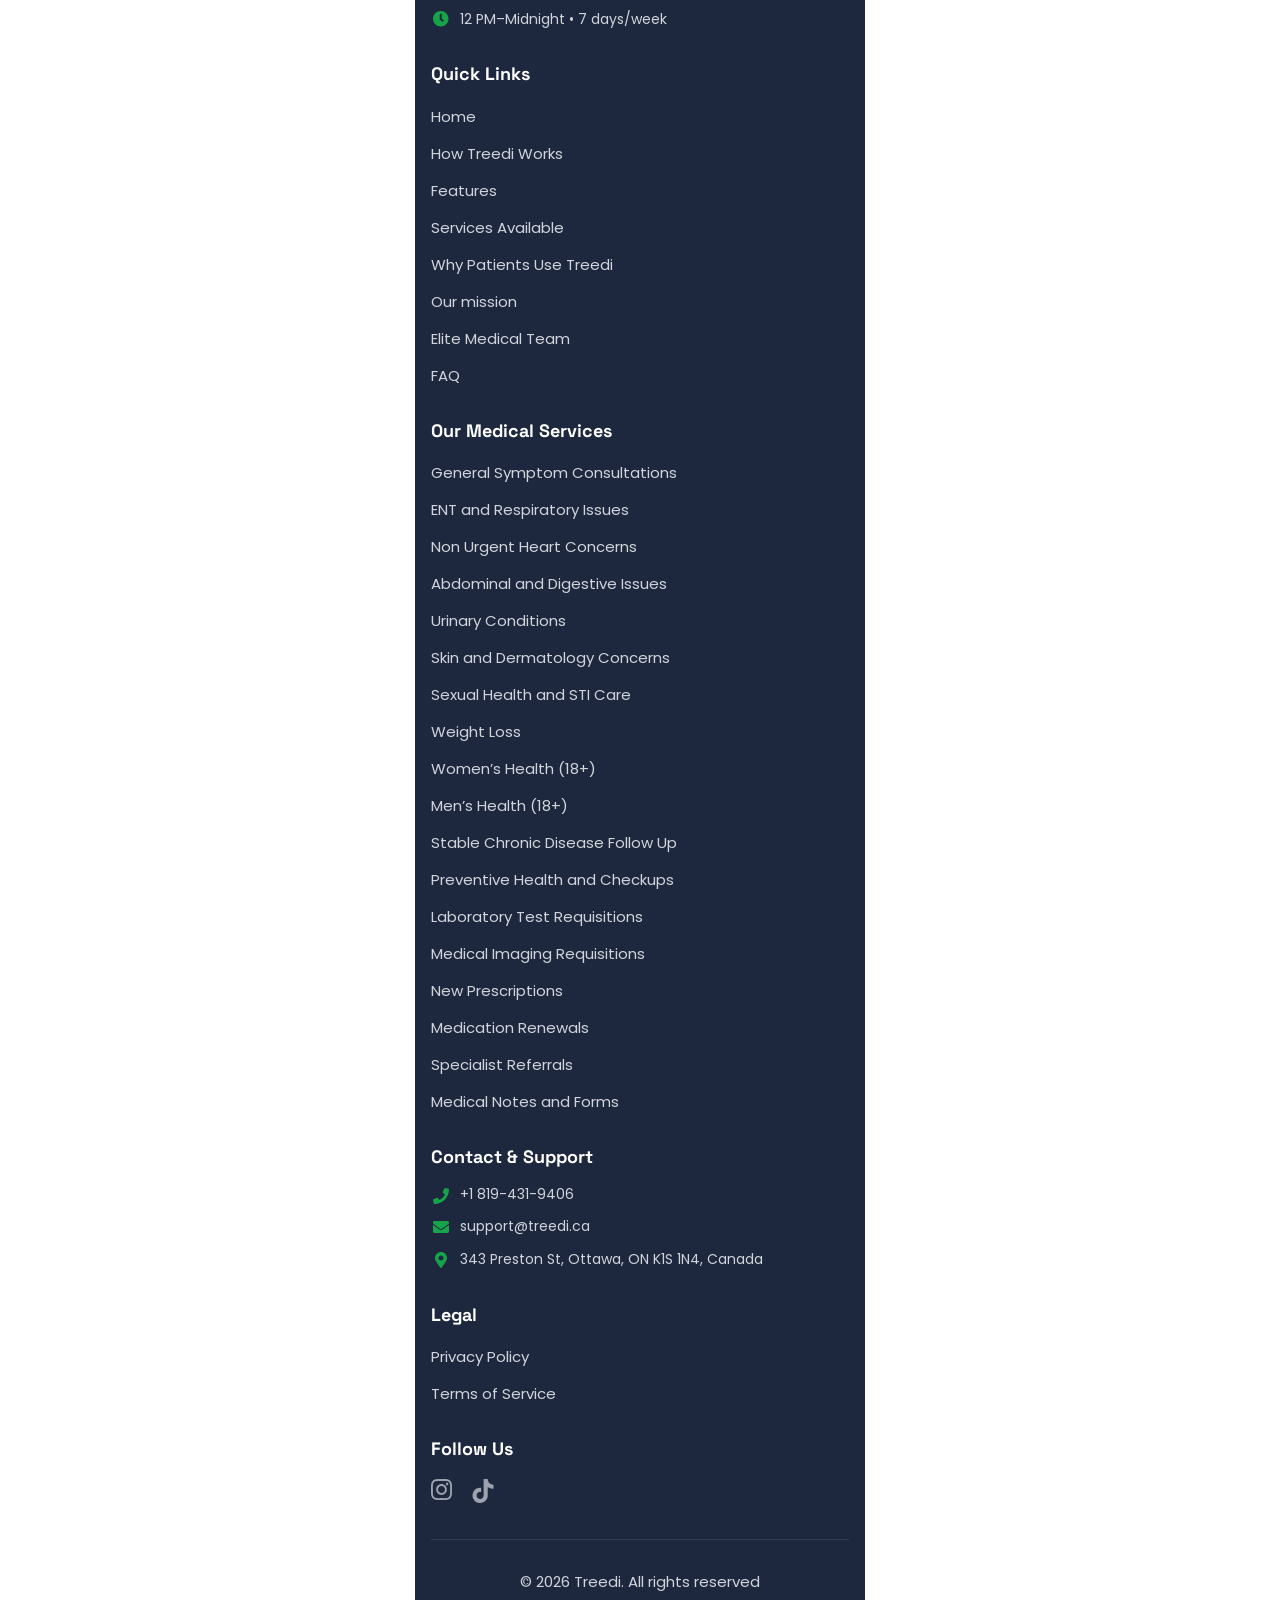
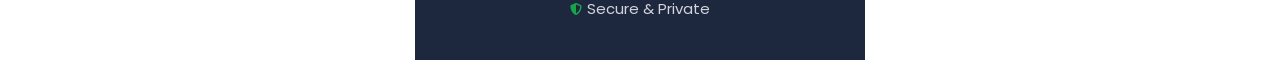
==== commit 3cb11d4f: "Some changes mdae here" ====
--- a/index.html
+++ b/index.html
@@ -1471,11 +1471,13 @@
 				
 				<div class="tredi-chat-header-wp">
 					<div class="profile">
-						<img src="images/profile.png" alt="">
+						<img src="images/logo-white.png" alt="">
 					</div>
 					<div>
-						<h3>Martin Freeman</h3>
-						<span>We reply immediately</span>
+						<h3>Treedi Medical assistant</h3>
+						<div class="bott">
+							<p>Online</p>
+						</div>
 					</div>
 				</div>
 
@@ -1486,21 +1488,23 @@
 					</svg>
 				</button>
 			</div>
-
-			<div class="treedi-step-box">
-				<div class="top-info">
-					<div class="info-icon">
-						<svg width="20" height="20" viewBox="0 0 20 20" fill="none" xmlns="http://www.w3.org/2000/svg">
-						<path d="M15.8333 9.16666H4.16667C3.24619 9.16666 2.5 9.91285 2.5 10.8333V16.6667C2.5 17.5871 3.24619 18.3333 4.16667 18.3333H15.8333C16.7538 18.3333 17.5 17.5871 17.5 16.6667V10.8333C17.5 9.91285 16.7538 9.16666 15.8333 9.16666Z" stroke="#16A34A" stroke-width="1.66667" stroke-linecap="round" stroke-linejoin="round"/>
-						<path d="M5.83337 9.16666V5.83332C5.83337 4.72825 6.27236 3.66845 7.05376 2.88704C7.83516 2.10564 8.89497 1.66666 10 1.66666C11.1051 1.66666 12.1649 2.10564 12.9463 2.88704C13.7277 3.66845 14.1667 4.72825 14.1667 5.83332V9.16666" stroke="#16A34A" stroke-width="1.66667" stroke-linecap="round" stroke-linejoin="round"/>
-						</svg>
-					</div>
-					<span>Secure & Encrypted Medical Chat. <br>
-						Your conversation is protected and handled confidentially.</span>
-				</div>
-			</div>
 			
 			<div class="new-chat-box">
+				
+				<div class="treedi-step-box">
+					<div class="top-info">
+						<div class="info-icon">
+							<svg width="20" height="20" viewBox="0 0 20 20" fill="none" xmlns="http://www.w3.org/2000/svg">
+							<path d="M15.8333 9.16666H4.16667C3.24619 9.16666 2.5 9.91285 2.5 10.8333V16.6667C2.5 17.5871 3.24619 18.3333 4.16667 18.3333H15.8333C16.7538 18.3333 17.5 17.5871 17.5 16.6667V10.8333C17.5 9.91285 16.7538 9.16666 15.8333 9.16666Z" stroke="#16A34A" stroke-width="1.66667" stroke-linecap="round" stroke-linejoin="round"/>
+							<path d="M5.83337 9.16666V5.83332C5.83337 4.72825 6.27236 3.66845 7.05376 2.88704C7.83516 2.10564 8.89497 1.66666 10 1.66666C11.1051 1.66666 12.1649 2.10564 12.9463 2.88704C13.7277 3.66845 14.1667 4.72825 14.1667 5.83332V9.16666" stroke="#16A34A" stroke-width="1.66667" stroke-linecap="round" stroke-linejoin="round"/>
+							</svg>
+						</div>
+						<span> <span class="font-semibold">Secure & Encrypted Medical Chat. </span><br>
+							Your conversation is protected and handled confidentially.
+						</span>
+					</div>
+				</div>
+
 				<div class="new-chat-box-inner">
 					<div class="new-chat-box-user">
 						<p>Hello! I need help with my health consultation.</p>
@@ -1509,23 +1513,23 @@
 						<p>Hello! Thank you for your support. I would appreciate some guidance regarding my health consultation, as I have a few concerns and questions. Your advice would be very helpful.</p>
 					</div>
 					<div class="new-chat-box-user">
+						<p>Hello! I need help with my.</p>
+					</div>
+					<div class="new-chat-box-bot">
+						<p>Hello! Thank you for your support. I would appreciate some guidance</p>
+					</div>
+					<div class="new-chat-box-user">
 						<p>Hello! I need help with my health consultation.</p>
+					</div>
+					<div class="new-chat-box-bot">
+						<p>Hello! Thank you for your support. I would appreciate some guidance regarding my health consultation, as I have a few concerns and questions.</p>
+					</div>
+					<div class="new-chat-box-user">
+						<p>Hello! I need help with my.</p>
 					</div>
 					<div class="new-chat-box-bot">
 						<p>Hello! Thank you for your support. I would appreciate some guidance regarding my health consultation, as I have a few concerns and questions. Your advice would be very helpful.</p>
 					</div>
-					<div class="new-chat-box-user">
-						<p>Hello! I need help with my health consultation.</p>
-					</div>
-					<div class="new-chat-box-bot">
-						<p>Hello! Thank you for your support. I would appreciate some guidance regarding my health consultation, as I have a few concerns and questions. Your advice would be very helpful.</p>
-					</div>
-					<div class="new-chat-box-user">
-						<p>Hello! I need help with my health consultation.</p>
-					</div>
-					<div class="new-chat-box-bot">
-						<p>Hello! Thank you for your support. I would appreciate some guidance regarding my health consultation, as I have a few concerns and questions. Your advice would be very helpful.</p>
-					</div>
 				</div>
 			</div>
 
@@ -1542,27 +1546,39 @@
 
 			</div>
 
-			<div class="treedi-chat-input">
-				<label class="chat-file-btn">
-					<svg width="16" height="16" viewBox="0 0 16 16" fill="none" xmlns="http://www.w3.org/2000/svg">
-					<path d="M8 1V15M1 8H15" stroke="#555555" stroke-width="2" stroke-linecap="round" stroke-linejoin="round"/>
-					</svg>
-
-					<input type="file" hidden>
-				</label>
-
-				<div class="chat-input-wrapper">
-					<input class="chat-input-text" type="text" placeholder="">
-
-					<button>
-						<svg width="10" height="12" viewBox="0 0 10 12" fill="none" xmlns="http://www.w3.org/2000/svg">
-						<path d="M5 1L9 5M5 1L1 5M5 1V10.3333" stroke="#fff" stroke-width="2" stroke-linecap="round" stroke-linejoin="round"/>
+			<div class="treedi-chat-inp-wrap">
+				<div class="treedi-chat-input">
+					<label class="chat-file-btn">
+						<svg width="16" height="16" viewBox="0 0 16 16" fill="none" xmlns="http://www.w3.org/2000/svg">
+						<path d="M8 1V15M1 8H15" stroke="#555555" stroke-width="2" stroke-linecap="round" stroke-linejoin="round"/>
 						</svg>
-
-					</button>
-				</div>
-
-			
+	
+						<input type="file" hidden>
+					</label>
+	
+					<div class="chat-input-wrapper">
+	
+						<textarea class="chat-input-text" 
+							rows="1" 
+							placeholder="Type your message"
+						></textarea>
+	
+						<button class="chat-send-btn" disabled>
+							<svg width="10" height="12" viewBox="0 0 10 12" fill="none">
+								<path d="M5 1L9 5M5 1L1 5M5 1V10.3333"
+								stroke="#fff"
+								stroke-width="2"
+								stroke-linecap="round"
+								stroke-linejoin="round"/>
+							</svg>
+						</button>
+	
+					</div>
+				</div>
+				<div class="info-text">
+					<span>You are now chatting with a human medical assistant. <br> This is not a bot.</span>
+				</div>
+
 			</div>
 		</div>
 
--- a/style.css
+++ b/style.css
@@ -1284,7 +1284,7 @@
     display: flex;
     justify-content: center;
     align-items: center;
-    margin-bottom: 36px;
+    margin-bottom: 21px;
 }
 
 /* Swipe button */
@@ -1326,7 +1326,7 @@
     left: 0;
     width: 100%;
     bottom: -180%;
-    height: calc(100vh - 120px);
+    height: calc(100vh - 165px);
     background: #fff;
     z-index: 9999;
     transition: .4s;
@@ -1390,7 +1390,7 @@
     padding: 20px 16px;
     display: flex;
     flex-direction: column;
-    gap: 15px;
+    /*! gap: 15px; */
     justify-content: space-between;
 }
 
@@ -1403,16 +1403,9 @@
     width: 100%;
 }
 
-.treedi-chat-input {
-    display: flex;
-    gap: 8px;
-    align-items: center;
-    margin-top: auto;
-}
-
 .treedi-chat-input .chat-input-text {
-    padding-left: 18px;
-    padding-right: 14px;
+    padding-left: 10px;
+    padding-right: 25px;
     font-family: var(--poppins);
     height: 100%;
     width: 100%;
@@ -1436,10 +1429,7 @@
     cursor: pointer;
 }
 
-.chat-input-wrapper {
-    display: flex;
-    align-items: center;
-    gap: 6px;
+.chat-input-text {
     border-radius: 30px;
     background-color: #F3F4F6;
     border-radius: 30px;
@@ -1524,7 +1514,7 @@
 }
 
 .treedi-step-box .top-info .info-icon {
- transform: translateY(0px) scale(0.7);   
+ transform: translateY(0px) scale(0.8);   
 }
 
 .treedi-connecting {
@@ -1579,7 +1569,7 @@
 }
 
 .tredi-chat-header-wp {
-	background: linear-gradient(to right, #16a34a, #52da84);
+	background-color: #000;
 	display: flex;
 	align-items: center;
 	gap: 10px;
@@ -1590,7 +1580,7 @@
 }
 
 .tredi-chat-header-wp h3 {
-    font-size: 18px;
+    font-size: 17px;
     color: #fff;
     line-height: 69%;
     padding-top: 6px;
@@ -1602,36 +1592,55 @@
 }
 
 .tredi-chat-header-wp .profile {
-    flex: 0 0 40px;
+    flex: 0 0 30px;
     width: 0px;
-    height: 40px;
+    height: 32px;
 }
 
 .tredi-chat-header-wp .profile img {
-	max-width: 40px;
-	border-radius: 50%;
+	max-width: 30px;
 }
 
 .treedi-chatbox {
     padding-inline: 0;
 }
 
-.treedi-chatbox .treedi-chat-input{
+.treedi-chat-inp-wrap {
+    background: linear-gradient(to top, #fff, transparent);
+    position: sticky;
+    bottom: 0;
+    left: 0;
     margin-inline: 16px;
-} 
+    padding-top: 12px;
+    margin-top: auto;
+}
+
+.treedi-chatbox .treedi-chat-input {
+    display: flex;
+    gap: 8px;
+    align-items: end;
+}
+
+.treedi-chat-inp-wrap .info-text {
+    text-align: center;
+    font-size: 12px;
+    color: #525252;
+    margin-bottom: -11px;
+    padding-top: 7px;
+}
 
 .treedi-chatbox .treedi-step-box {
-	background: #f4faf2d0;
+	background: #ecf6e8f0;
 	padding: 9px 13px;
 	border-radius: 10px;
-    max-width: 240px;
     margin-inline: auto;
     opacity: 0.8;
-    margin-top: -12px;
+	margin-bottom: 18px;
+    /*! margin-inline: 16px; */
 }
 
 .treedi-chatbox .treedi-step-box span {
-    font-size: 10px;
+    font-size: 11px;
 }
 
 .new-chat-box {
@@ -1640,7 +1649,7 @@
 }
 
 .new-chat-box-inner {
-    max-height: 420px;
+    max-height: 480px;
     display: flex;
     flex-direction: column;
     gap: 12px;
@@ -1650,9 +1659,10 @@
     max-width: 240px;
     margin-left: auto;
     background: #fff;
-    border: 1px solid rgba(200, 200, 200, 0.47);
+    /*! border: 1px solid rgba(200, 200, 200, 0.47); */
     border-radius: 10px;
-    padding: 10px 16px;
+    padding: 8px 13px;
+    background: #f4f4f4;
 }
 
 .new-chat-box-user p {
@@ -1671,4 +1681,94 @@
     font-size: 13px;
     line-height: 150%;
     color: #374151;
+}
+
+
+
+
+.chat-input-wrapper {
+    display: flex;
+    align-items: flex-end;
+    gap: 10px;
+    padding: 7px;
+    background: #f3f4f6;
+    border-radius: 25px;
+}
+
+.chat-input-text {
+    flex: 1;
+    border: none;
+    outline: none;
+    resize: none;
+    background: transparent;
+    font-size: 14px;
+    line-height: 20px;
+    max-height: 120px;
+    overflow-y: auto;
+    scrollbar-width: none;
+}
+
+.chat-send-btn {
+    width: 36px;
+    height: 36px;
+    border-radius: 50%;
+    background: #000;
+    border: none;
+    display: flex;
+    align-items: center;
+    justify-content: center;
+    cursor: pointer;
+    flex-shrink: 0;
+}
+
+.chat-input-wrapper{
+    position: relative;
+}
+
+.chat-send-btn {
+    position: absolute;
+    right: 5px;
+    bottom: 5px;
+}
+
+.chat-send-btn {
+    opacity: .3;
+    cursor: not-allowed;
+    transition: .2s;
+}
+
+.chat-send-btn.active {
+    opacity: 1;
+    cursor: pointer;
+}
+
+.tredi-chat-header-wp .bott {
+    display: flex;
+    align-items: center;
+    gap: 8px;
+    padding-top: 4px;
+}
+
+.tredi-chat-header-wp .bott p {
+	padding: 2.5px 6px 2.5px 15px;
+	border-radius: 25px;
+	color: var(--primaryColor);
+	border: 1px solid var(--primaryColor);
+	position: relative;
+	font-size: 10px;
+    line-height: 100%;
+    margin-top: 4px;
+}
+
+.tredi-chat-header-wp .bott p:after {
+    content: "";
+    display: block;
+    width: 5px;
+    height: 5px;
+    background-color: var(--primaryColor);
+    border-radius: 50%;
+    position: absolute;
+    top: 48%;
+    transform: translateY(-50%);
+    left: 6px;
 }
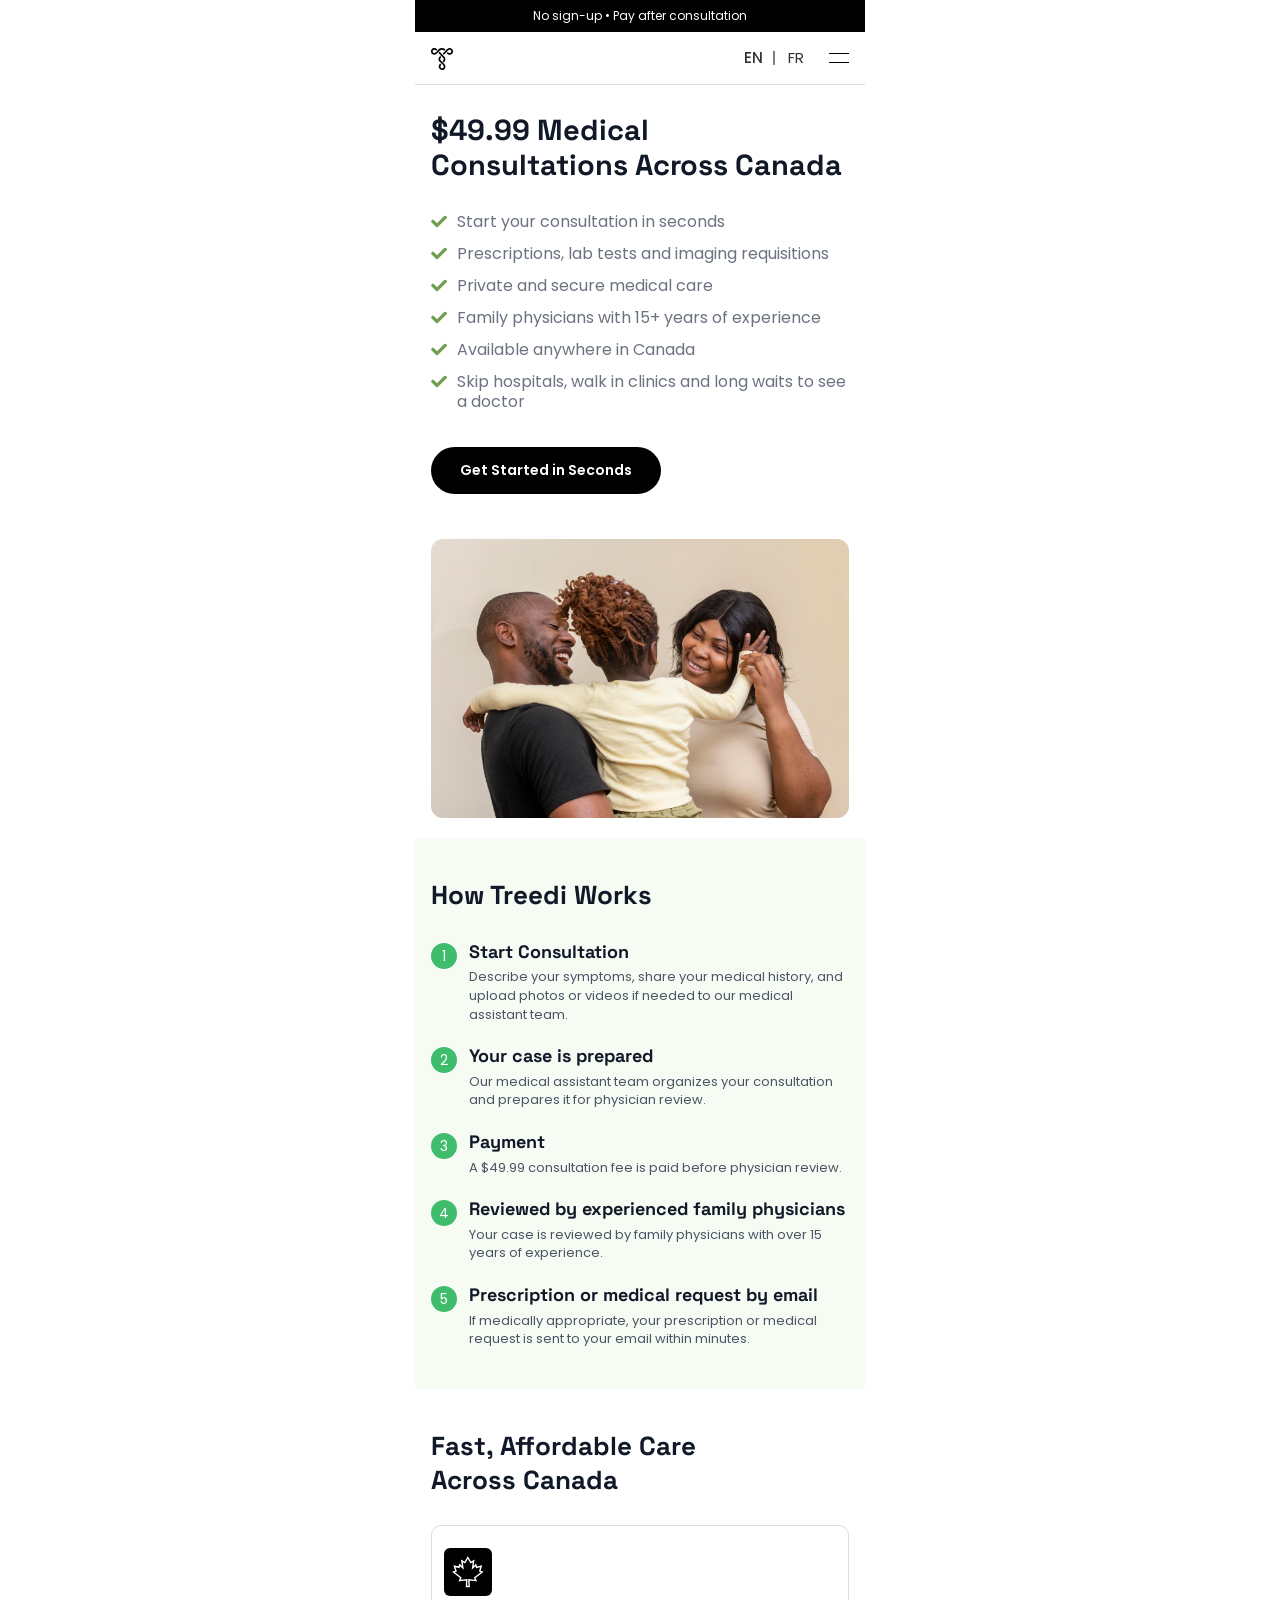
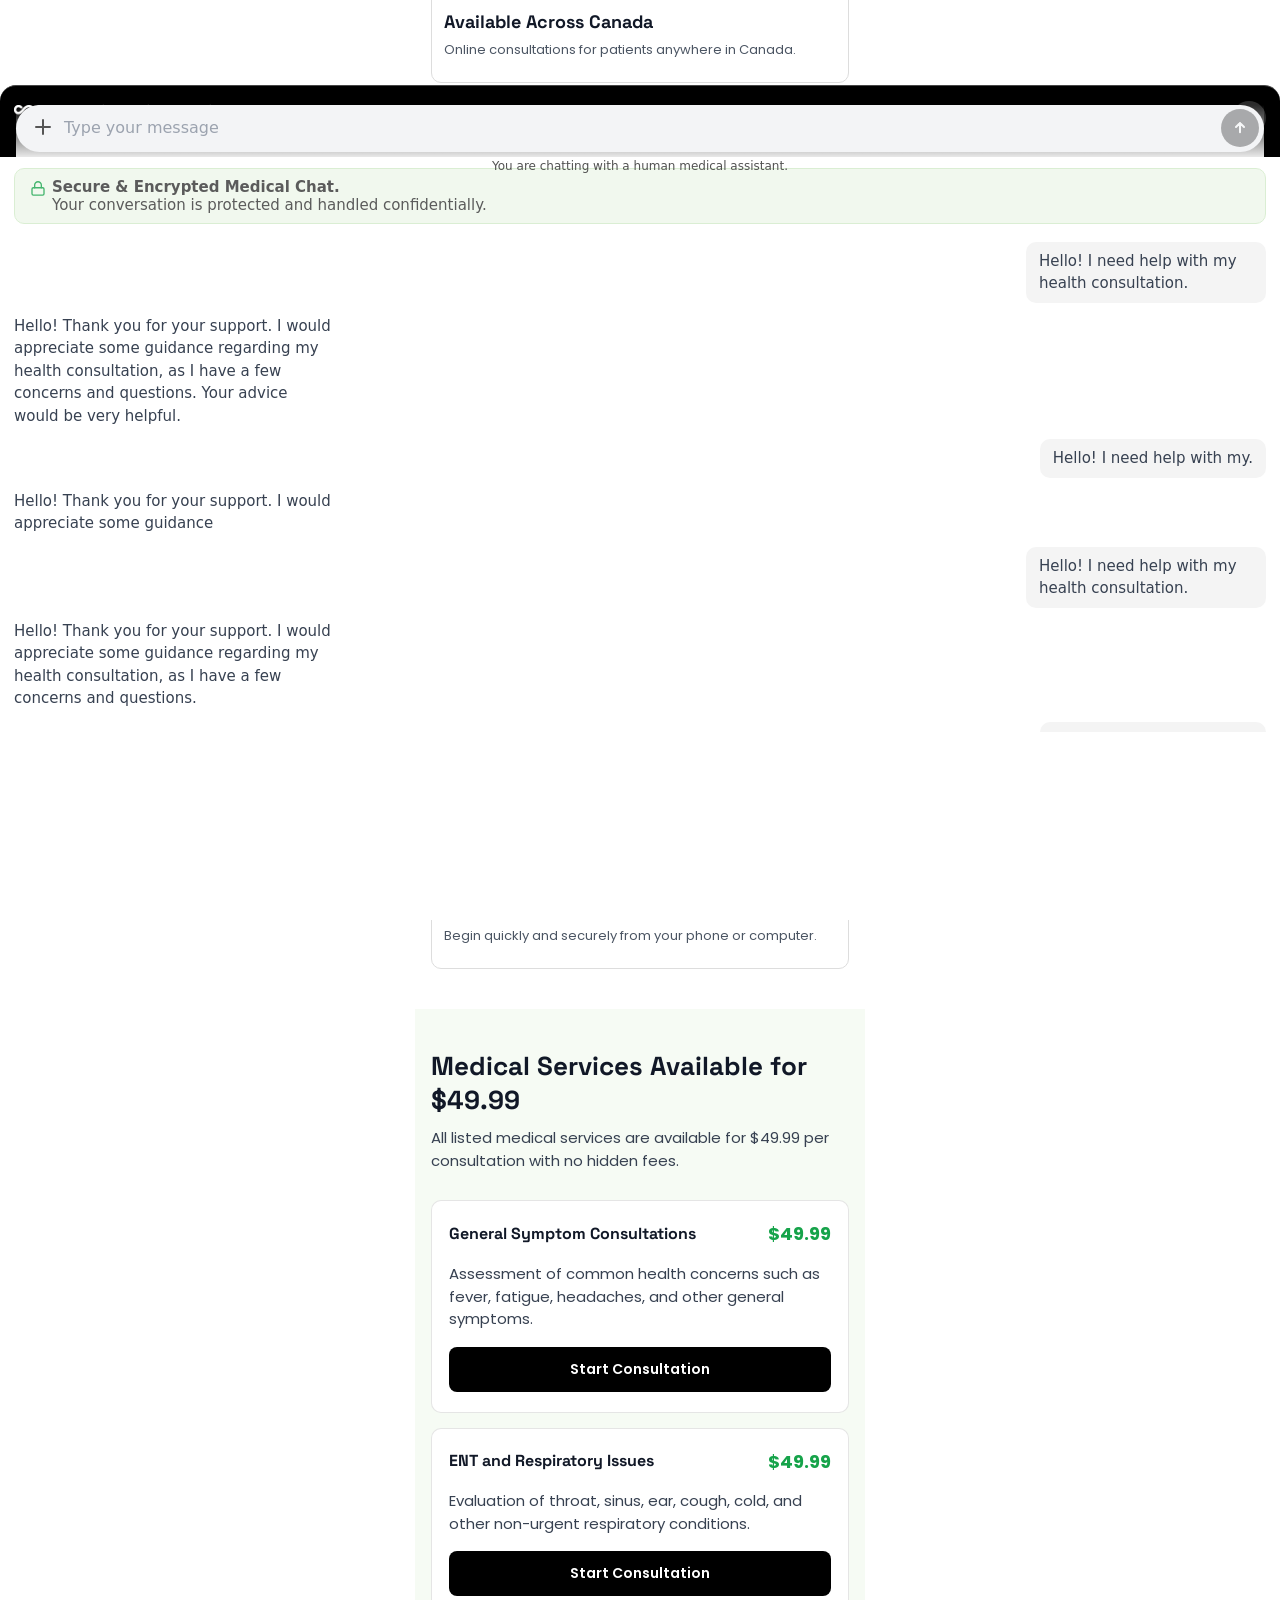
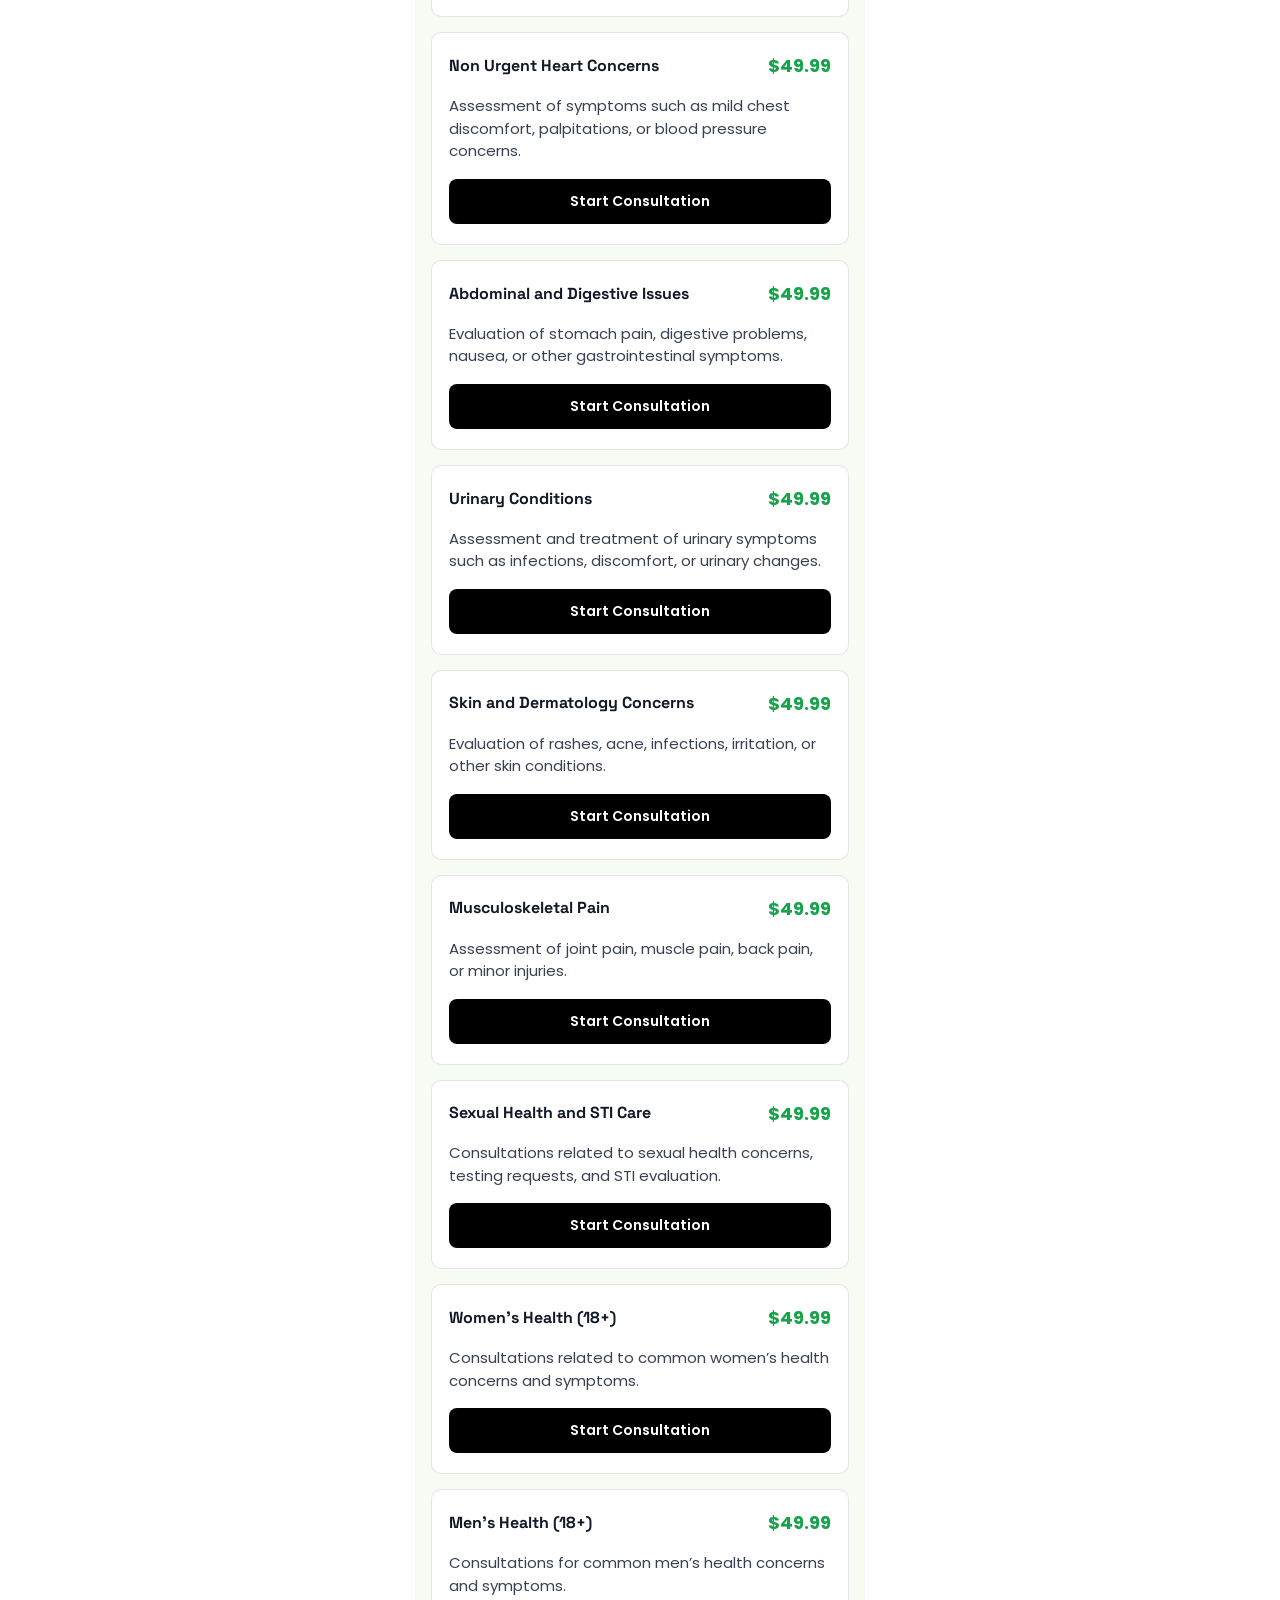
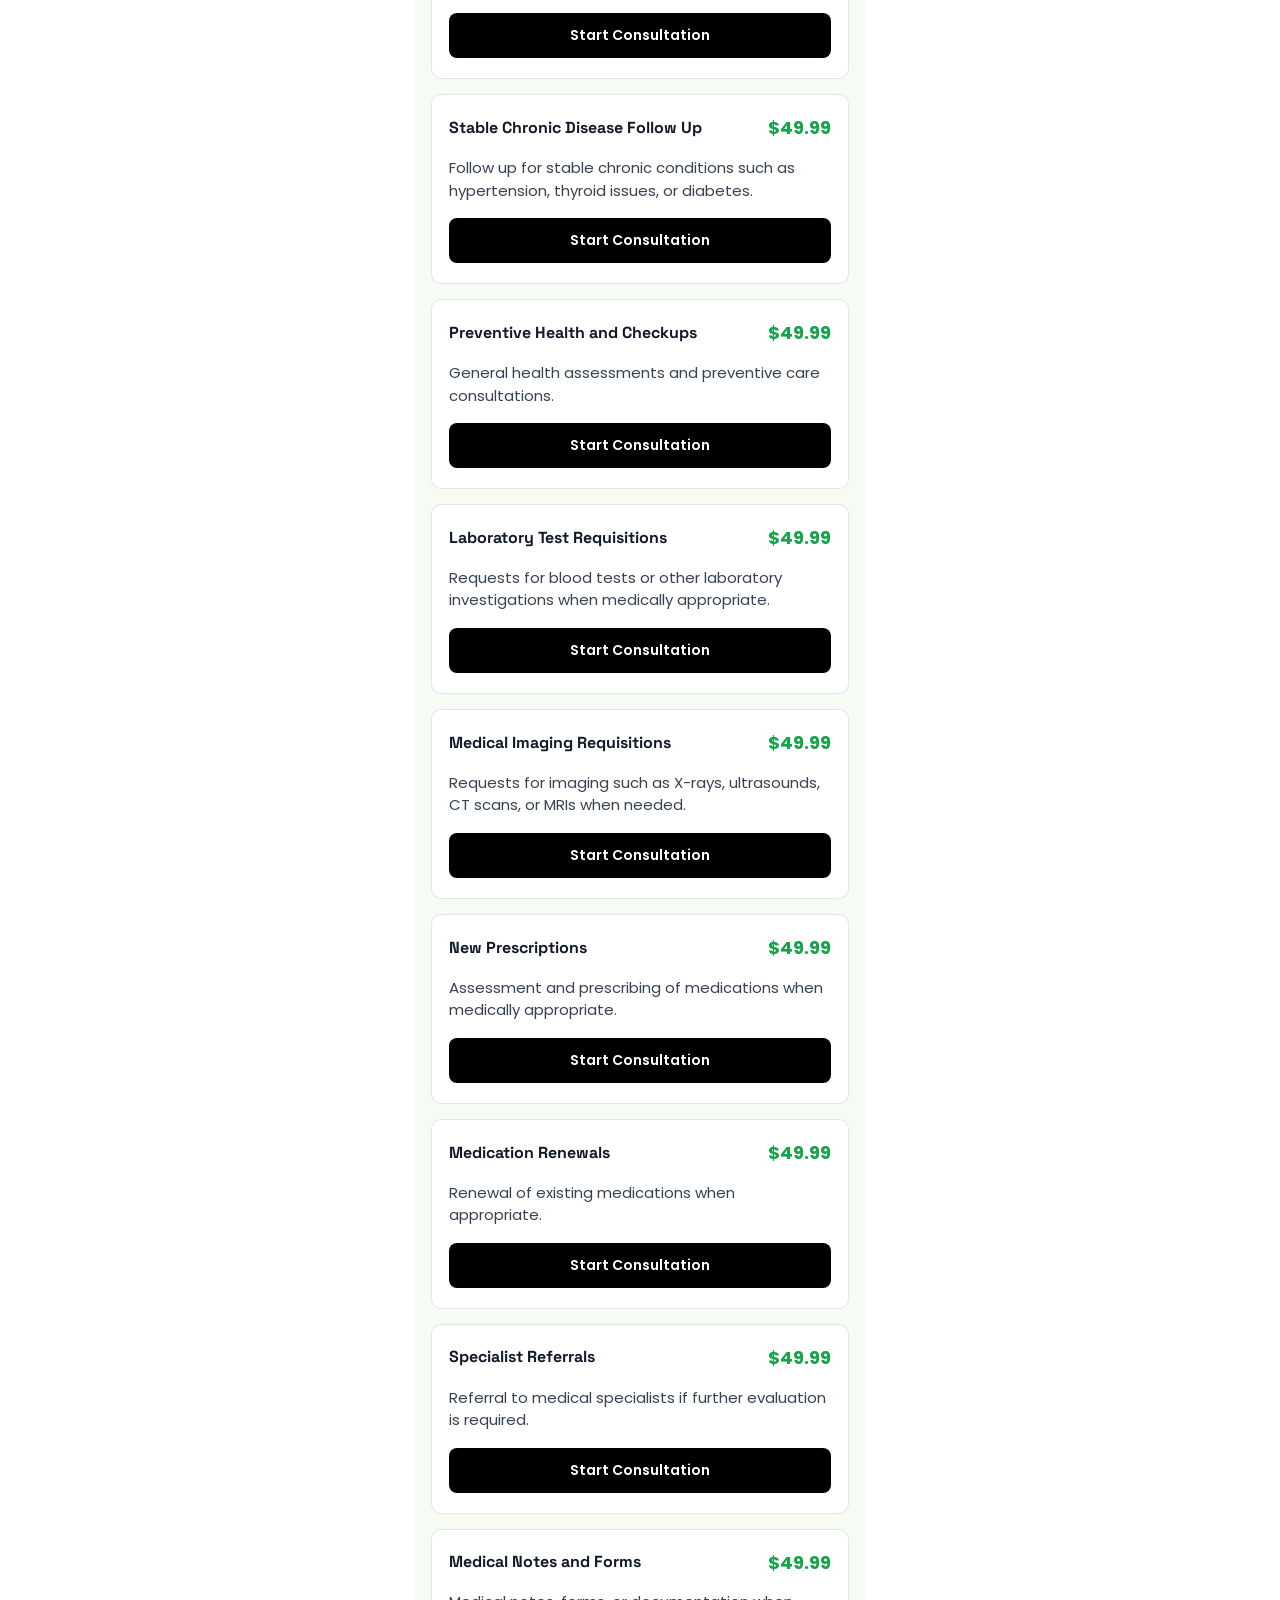
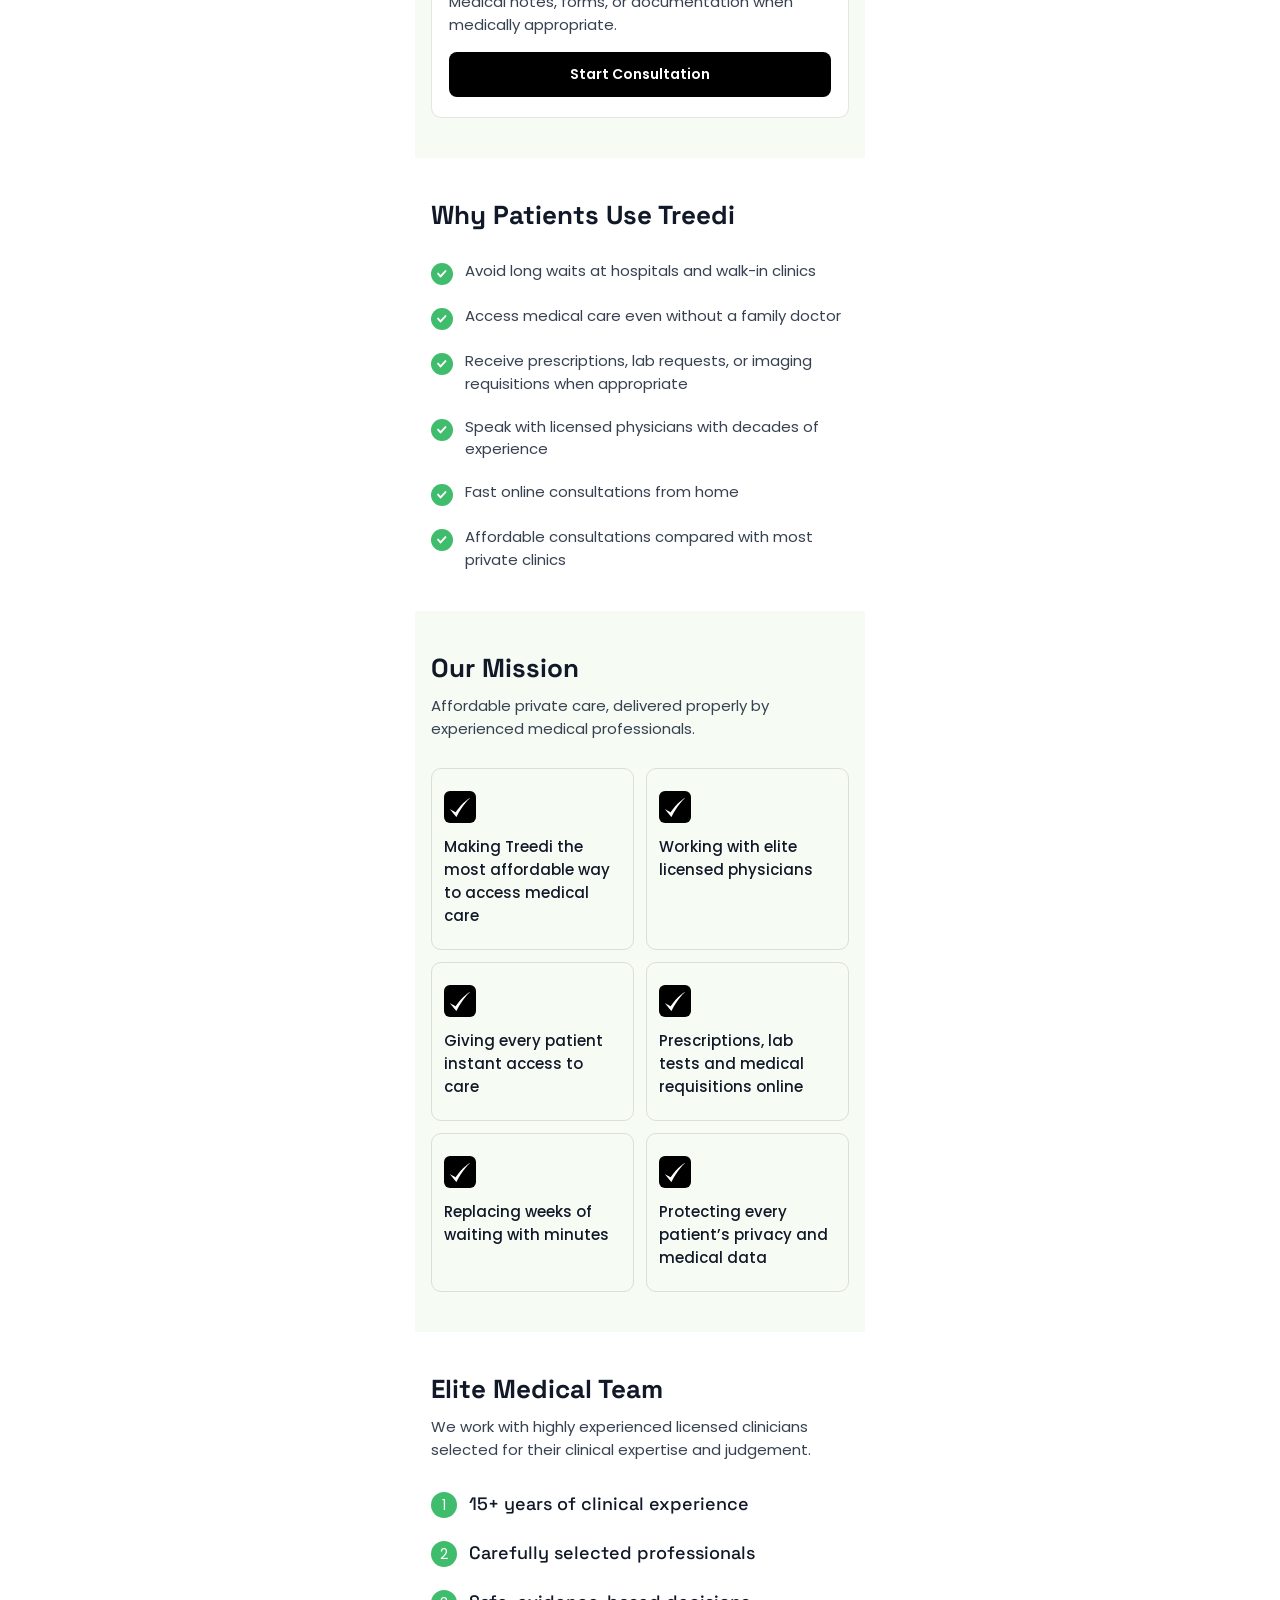
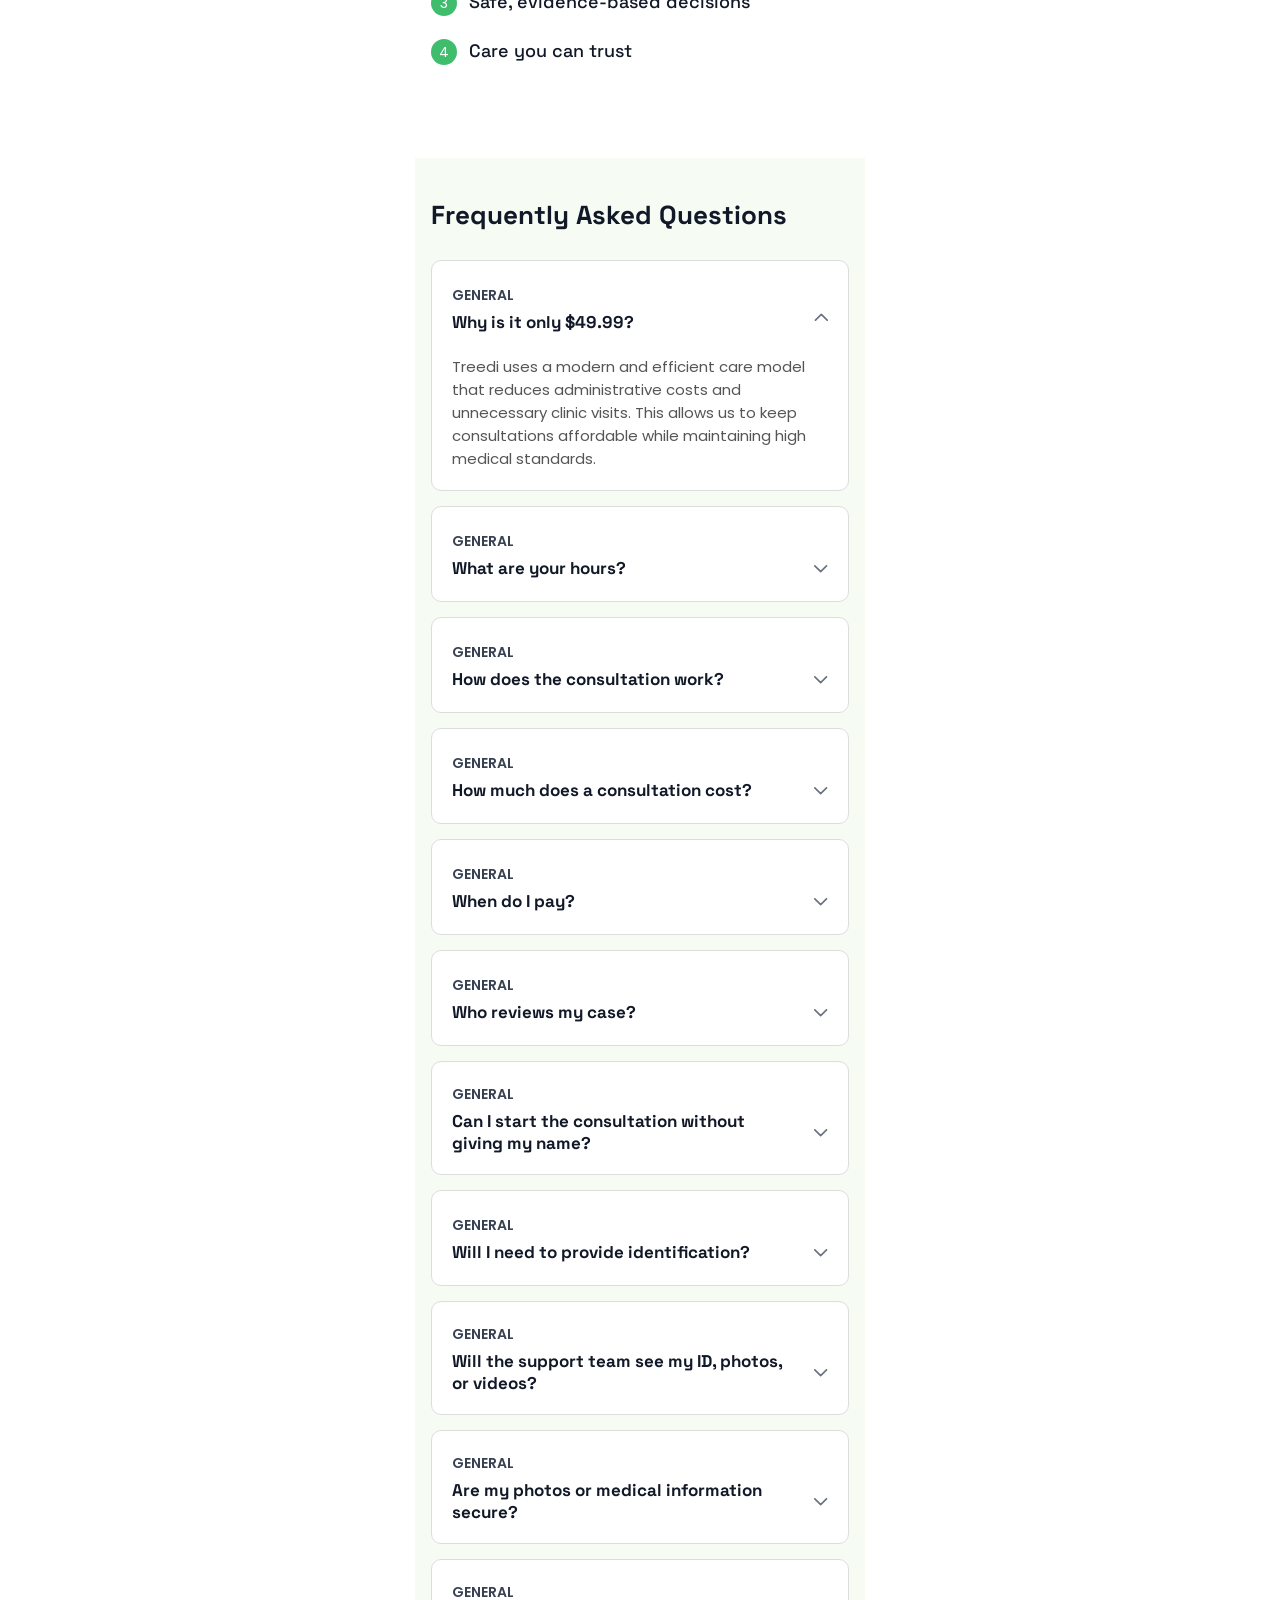
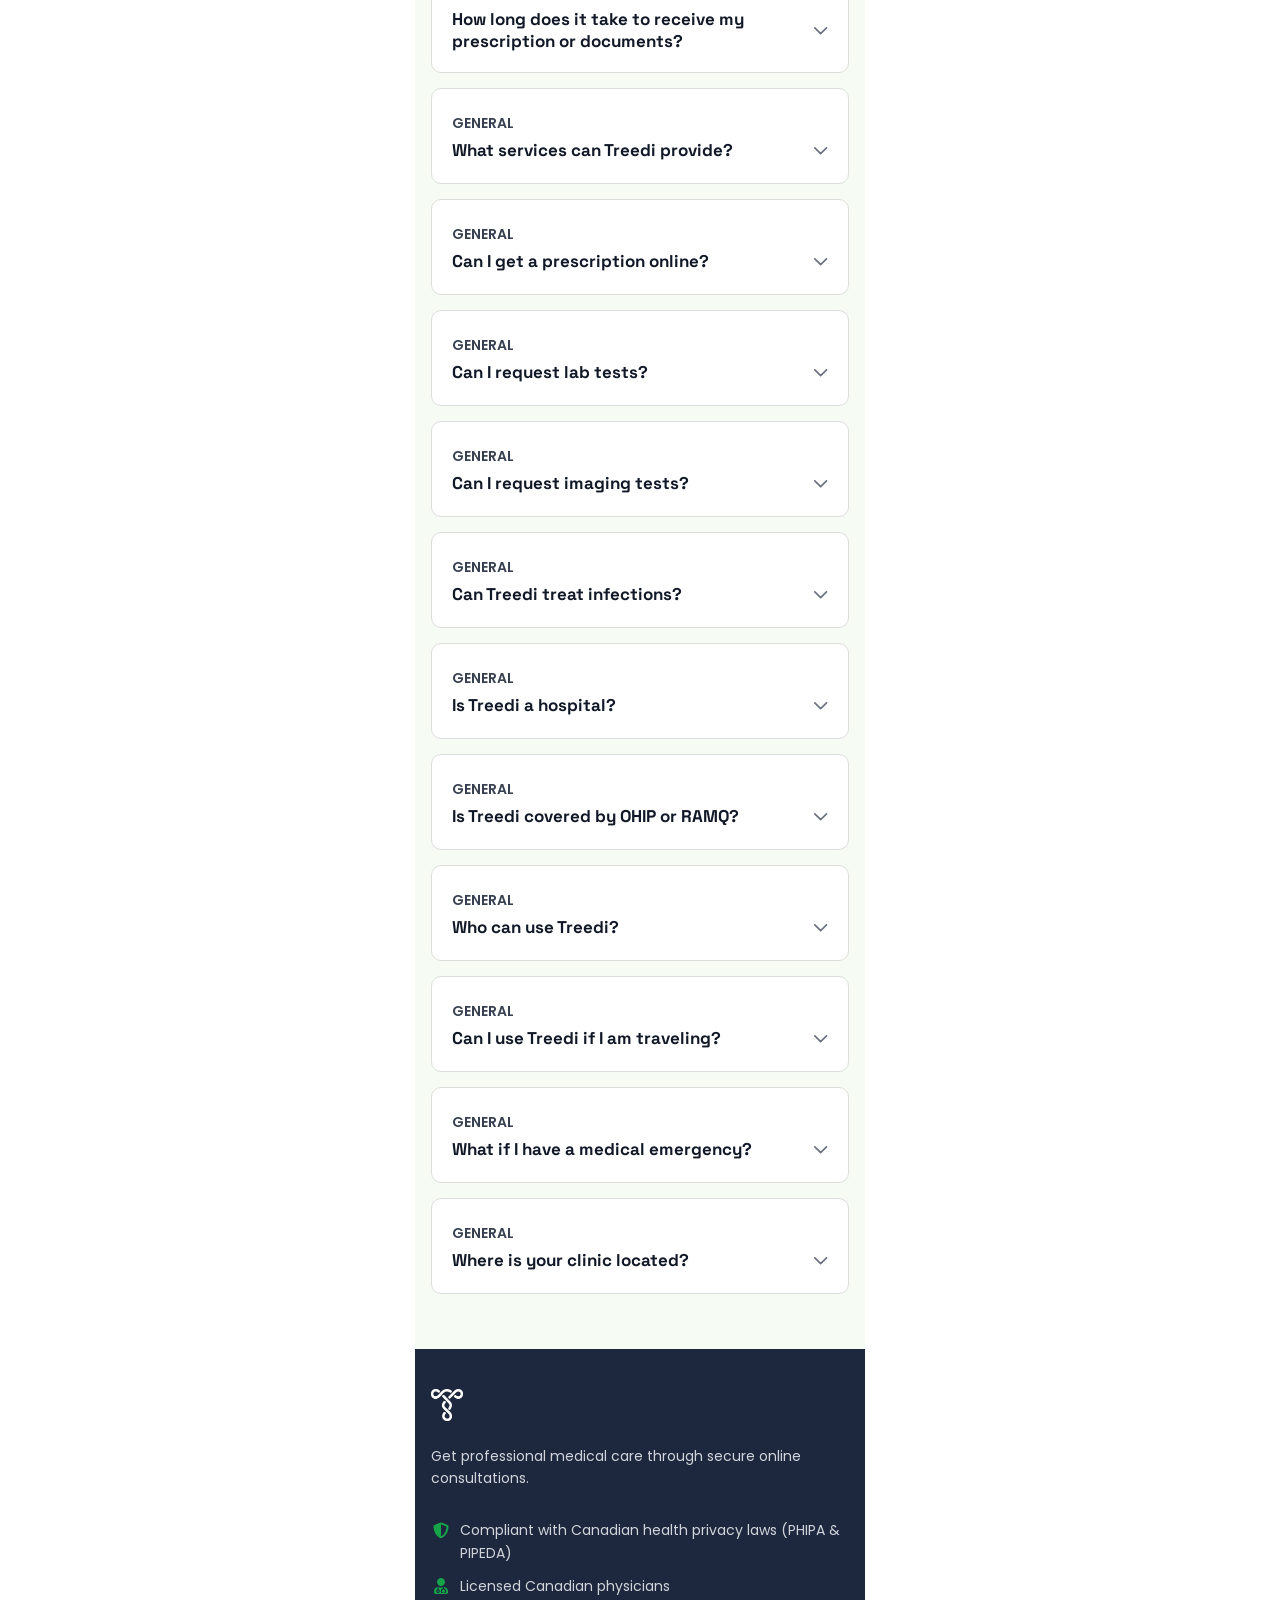
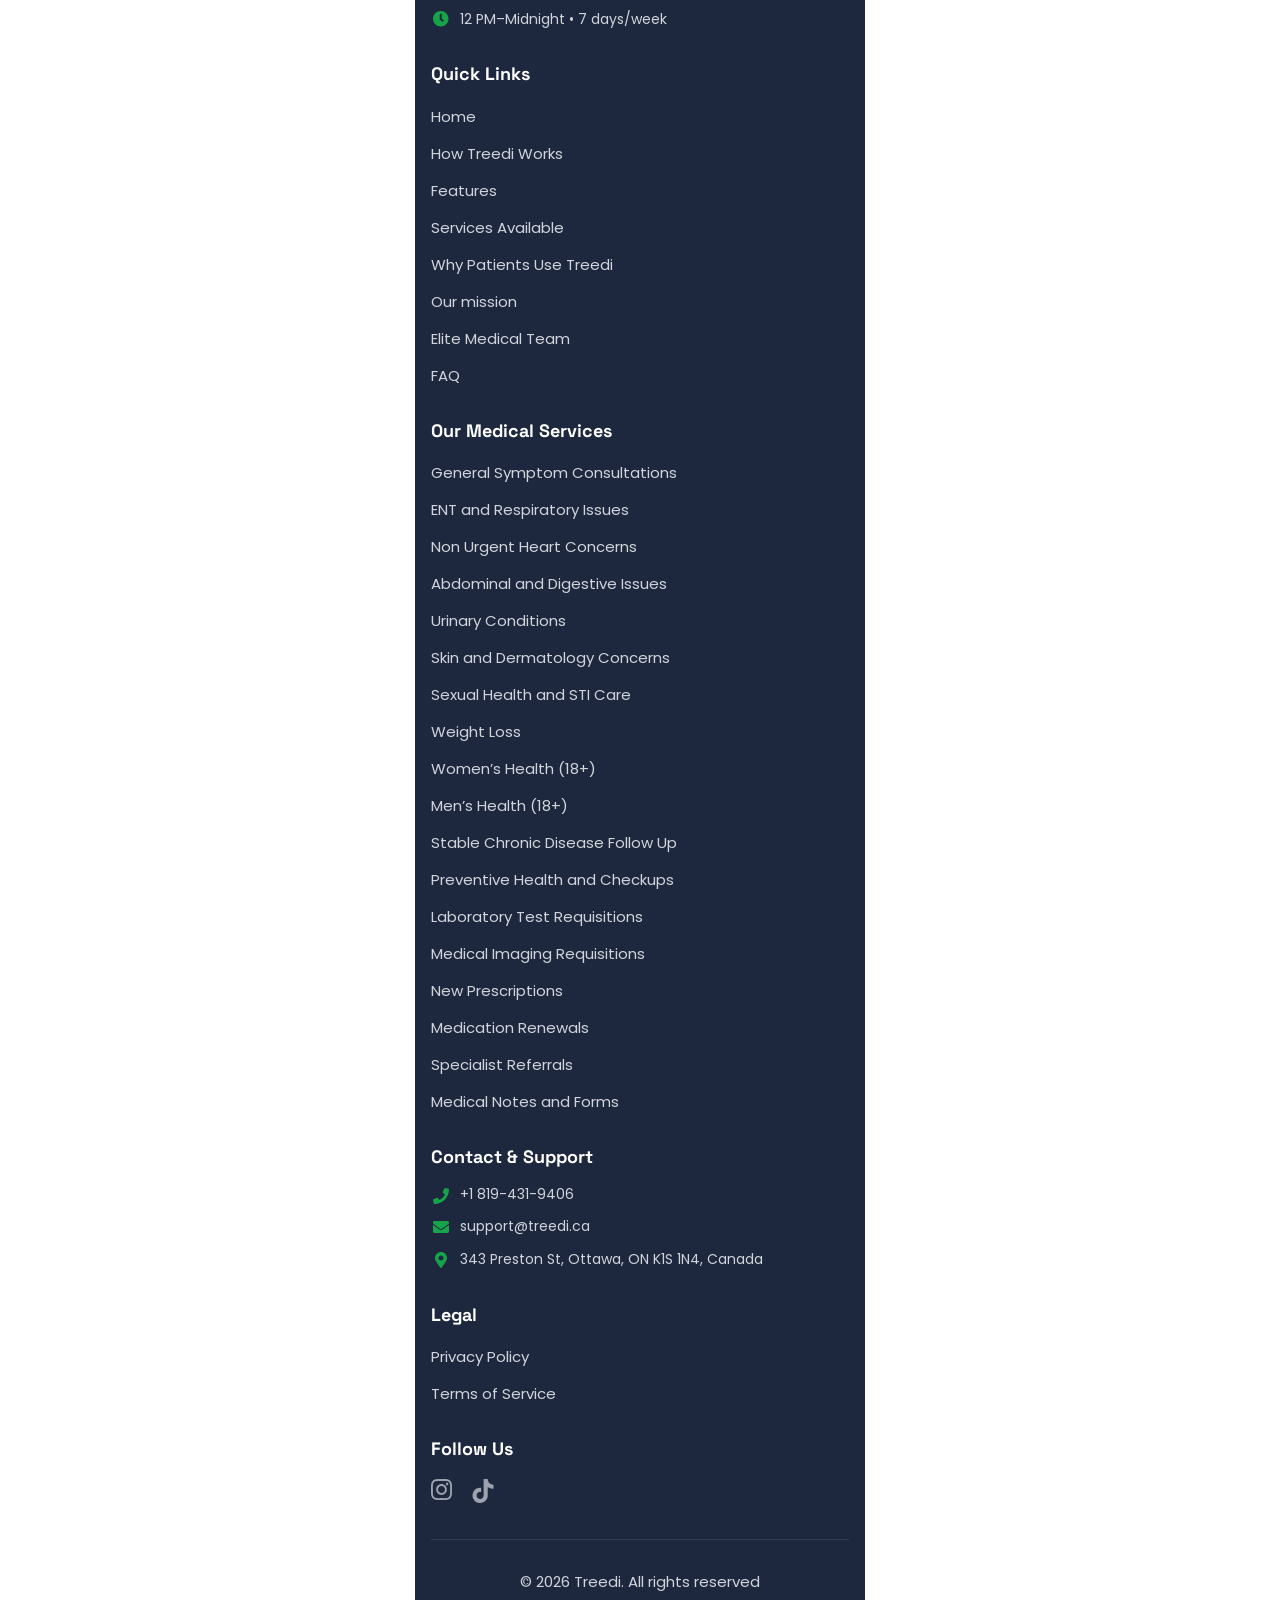
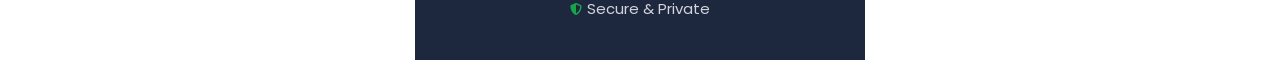
==== commit 4cd21715: "Lots of changes here" ====
--- a/index.html
+++ b/index.html
@@ -1247,7 +1247,7 @@
 			<!-- how it works ara -->
 
 			<!-- footer area -->
-			<footer class="footer-area py-40" id="contact">
+			<footer class="footer-area py-40">
 				<div class="container">
 					<div class="footer-inner">
 						<div class="footer-top-col01">
@@ -1324,7 +1324,7 @@
 								<li><a href="#service-18">Medical Notes and Forms</a></li>
 							</ul>
 						</div>
-						<div class="footer-top-col01">
+						<div class="footer-top-col01" id="contact">
 							<div class="footer-col2st">
 								<h3>Contact & Support</h3>
 							</div>
@@ -1415,7 +1415,7 @@
 		<div class="treedi-consult-popup">
 
 			<div class="treedi-step-header">
-				<div>Treedi</div>
+				<div>Treedi Secure Consultation</div>
 				<button class="consult-modal-close">
 					<svg width="12" height="12" viewBox="0 0 12 12" fill="none" xmlns="http://www.w3.org/2000/svg">
 					<path d="M10.5215 0.771423L0.771484 10.5214M0.771484 0.771423L10.5215 10.5214" stroke="#000" stroke-width="1.54286" stroke-linecap="round" stroke-linejoin="round"/>
@@ -1458,7 +1458,8 @@
 				</div>
 
 				<span class="treedi-swipe-text">
-					Start secure consultation
+					<img src="images/lock-icon.svg" alt="">
+					<span>Start secure consultation</span>
 				</span>
 			</div>
 
@@ -1490,7 +1491,7 @@
 			</div>
 			
 			<div class="new-chat-box">
-				
+
 				<div class="treedi-step-box">
 					<div class="top-info">
 						<div class="info-icon">
@@ -1557,12 +1558,9 @@
 					</label>
 	
 					<div class="chat-input-wrapper">
-	
-						<textarea class="chat-input-text" 
-							rows="1" 
-							placeholder="Type your message"
-						></textarea>
-	
+
+						<textarea class="chat-input-text" rows="1" placeholder="Type your message"></textarea>
+						
 						<button class="chat-send-btn" disabled>
 							<svg width="10" height="12" viewBox="0 0 10 12" fill="none">
 								<path d="M5 1L9 5M5 1L1 5M5 1V10.3333"
@@ -1572,11 +1570,12 @@
 								stroke-linejoin="round"/>
 							</svg>
 						</button>
-	
-					</div>
+
+					</div>
+
 				</div>
 				<div class="info-text">
-					<span>You are now chatting with a human medical assistant. <br> This is not a bot.</span>
+					<span>You are chatting with a human medical assistant.</span>
 				</div>
 
 			</div>
--- a/style.css
+++ b/style.css
@@ -1216,9 +1216,11 @@
     border-radius: 16px 16px 0 0;
     padding: 20px 16px;
     z-index: 9999;
-    transition: .4s;
+    transition: .2s;
     bottom: -180%;
     height: calc(100vh - 240px);
+    height: calc(100dvh - 240px);
+    height: calc(100svh - 240px);
     display: flex;
     flex-direction: column;
 }
@@ -1313,7 +1315,7 @@
     align-items: center;
     justify-content: center;
     cursor: pointer;
-    transition: transform .2s ease;
+    transition: transform .4s ease;
 }
 
 .treedi-swipe-handle img {
@@ -1326,10 +1328,12 @@
     left: 0;
     width: 100%;
     bottom: -180%;
-    height: calc(100vh - 165px);
+    height: calc(100vh - 65px);
+    height: calc(100dvh - 65px);
+    height: calc(100svh - 65px);
     background: #fff;
     z-index: 9999;
-    transition: .4s;
+    transition: .2s;
     border-radius: 16px 16px 0 0;
 }
 
@@ -1337,13 +1341,20 @@
     bottom: 0;
 }
 
-.treedi-swipe-text{
+.treedi-swipe-text {
     position:absolute;
     left:50%;
-    transform:translate(-50%,0);
+    transform:translate(-50%,0) !important;
     white-space:nowrap;
     pointer-events:none;
     transition:opacity .2s ease;
+    display: flex;
+    align-items: center;
+    gap: 6px;
+}
+
+.treedi-swipe-text img {
+    max-width: 17px;
 }
 
 .treedi-swipe-handle {
@@ -1404,13 +1415,14 @@
 }
 
 .treedi-chat-input .chat-input-text {
-    padding-left: 10px;
+    padding-left: 41px;
     padding-right: 25px;
     font-family: var(--poppins);
     height: 100%;
     width: 100%;
     font-size: 13px;
     color: #5f6061;
+    padding-bottom: 7px;
 }
 
 .treedi-chat-input .chat-input-wrapper input::placeholder {
@@ -1443,13 +1455,7 @@
     display: flex;
     align-items: center;
     justify-content: center;
-    height: 46px;
-    width: 46px;
-    flex: 0 0 46px;
-    border-radius: 50%;
-    background: #f3f4f6;
     cursor: pointer;
-    flex-shrink: 0;
 }
 
 .chat-input-text::placeholder {
@@ -1491,7 +1497,7 @@
 
 .consult-modal-close {
     position: absolute;
-    right: 16px;
+    right: 14px;
     top: 16px;
     height: 34px;
     width: 34px;
@@ -1577,6 +1583,7 @@
 	margin: -20px;
 	padding: 14px;
 	border-radius: 16px 16px 0 0;
+    border-top: 1px solid #464646;
 }
 
 .tredi-chat-header-wp h3 {
@@ -1611,7 +1618,7 @@
     bottom: 0;
     left: 0;
     margin-inline: 16px;
-    padding-top: 12px;
+    /*! padding-top: 12px; */
     margin-top: auto;
 }
 
@@ -1640,7 +1647,7 @@
 }
 
 .treedi-chatbox .treedi-step-box span {
-    font-size: 11px;
+    font-size: 15px;
 }
 
 .new-chat-box {
@@ -1667,7 +1674,7 @@
 
 .new-chat-box-user p {
     font-weight: 400;
-    font-size: 13px;
+    font-size: 15px;
     line-height: 150%;
     color: #374151;
 }
@@ -1678,34 +1685,34 @@
 
 .new-chat-box-bot p {
     font-weight: 400;
-    font-size: 13px;
+    font-size: 15px;
     line-height: 150%;
     color: #374151;
 }
 
-
-
-
 .chat-input-wrapper {
-    display: flex;
-    align-items: flex-end;
+    position:relative;
+    display: flex;
+    align-items: center;
     gap: 10px;
     padding: 7px;
     background: #f3f4f6;
     border-radius: 25px;
 }
 
-.chat-input-text {
-    flex: 1;
-    border: none;
-    outline: none;
-    resize: none;
-    background: transparent;
-    font-size: 14px;
-    line-height: 20px;
-    max-height: 120px;
-    overflow-y: auto;
+.chat-input-text{
+    flex:1;
+    border:none;
+    outline:none;
+    resize:none;
+    background:transparent;
+    font-size:14px;
+    line-height:20px;
+    max-height:120px;
+    overflow-y:auto;
+    height:auto;
     scrollbar-width: none;
+    padding-left: 42px;
 }
 
 .chat-send-btn {
@@ -1723,6 +1730,7 @@
 
 .chat-input-wrapper{
     position: relative;
+    width: 100%;
 }
 
 .chat-send-btn {
@@ -1771,4 +1779,32 @@
     top: 48%;
     transform: translateY(-50%);
     left: 6px;
-}+}
+
+.new-chat-box-inner div:last-child{
+    min-height: fit-content;
+    padding-bottom: 12px;
+}
+
+.new-chat-box {
+    font-family: system-ui, -apple-system, BlinkMacSystemFont, 'Segoe UI', Roboto, Oxygen, Ubuntu, Cantarell, 'Open Sans', 'Helvetica Neue', sans-serif !important;
+    font-size: 16px;
+}
+
+.treedi-chat-input .chat-input-text {
+    font-family: system-ui, -apple-system, BlinkMacSystemFont, 'Segoe UI', Roboto, Oxygen, Ubuntu, Cantarell, 'Open Sans', 'Helvetica Neue', sans-serif !important;
+    font-size: 16px;
+}
+
+.treedi-chat-inp-wrap .info-text {
+	font-family: system-ui, -apple-system, BlinkMacSystemFont, 'Segoe UI', Roboto, Oxygen, Ubuntu, Cantarell, 'Open Sans', 'Helvetica Neue', sans-serif !important;
+}
+
+.chat-file-btn {
+	position: absolute;
+	left: 19px;
+	bottom: 27px;
+	z-index: 9;
+}
+
+
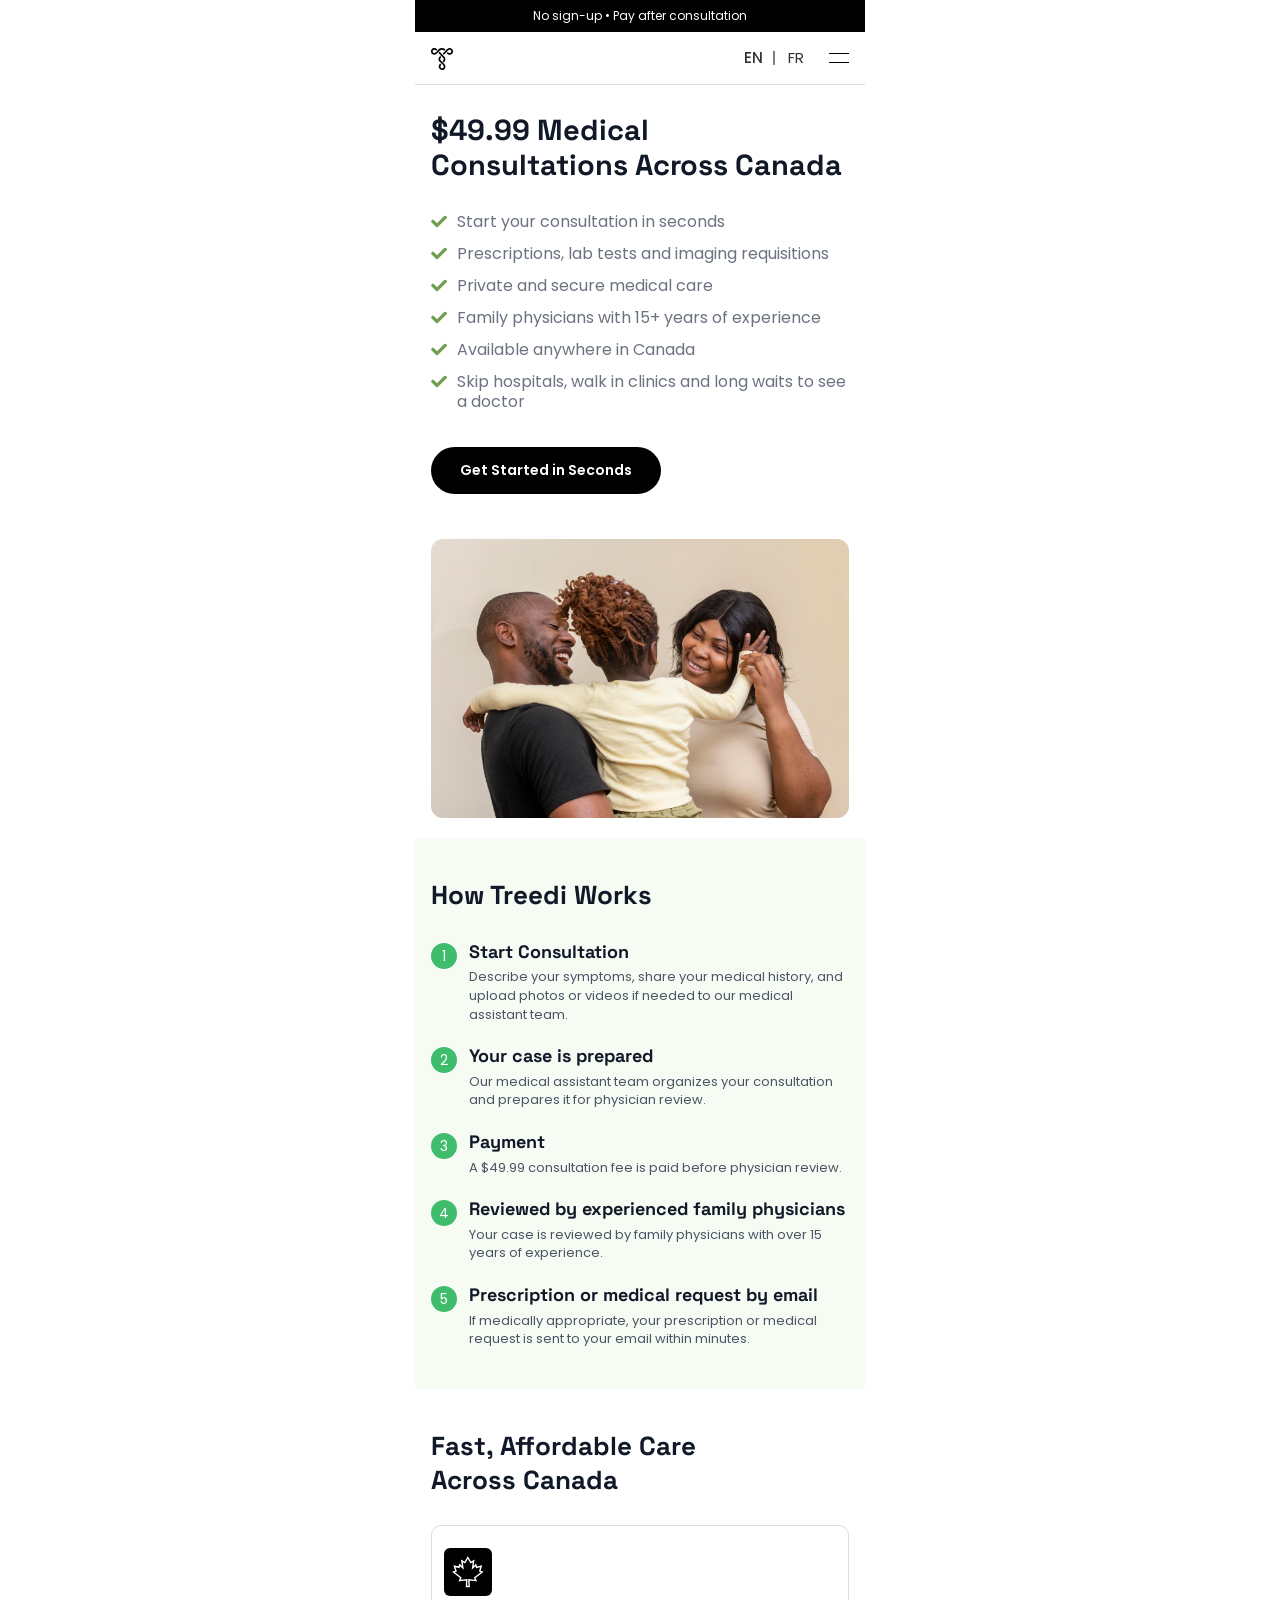
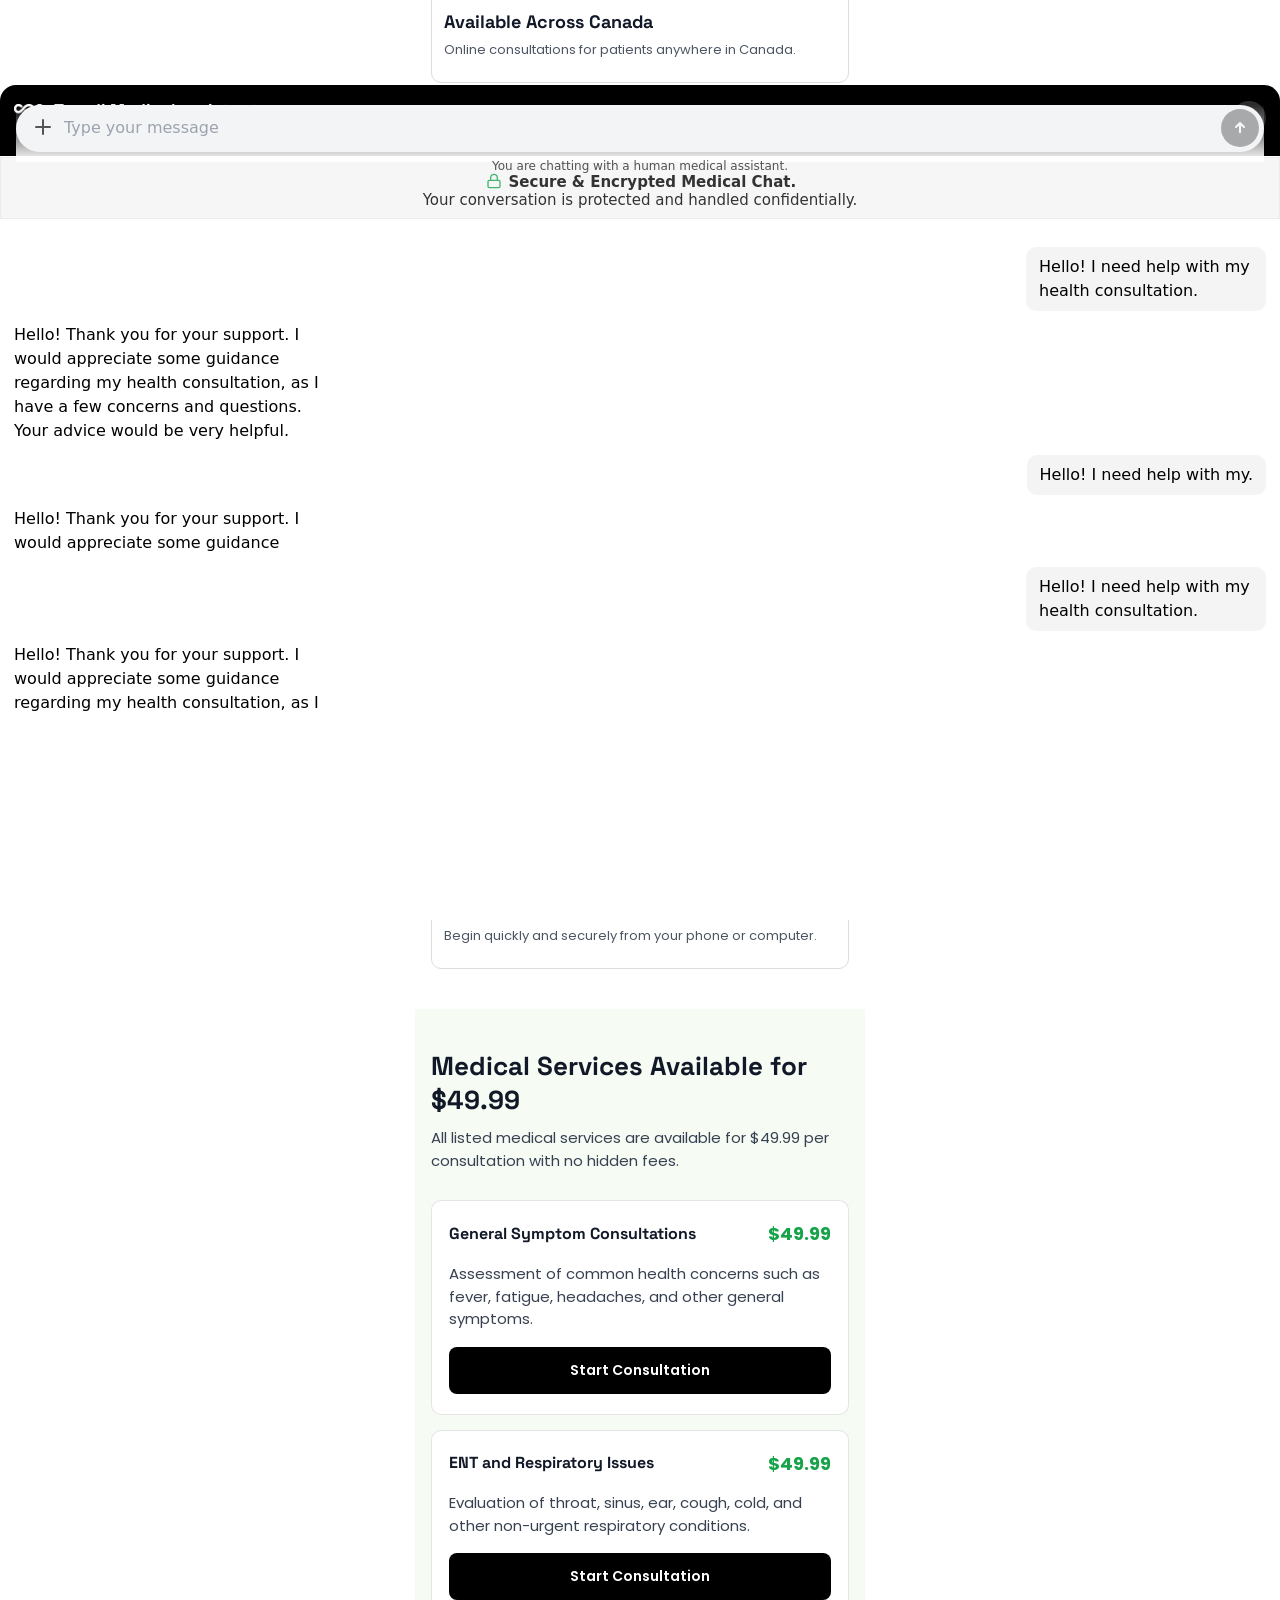
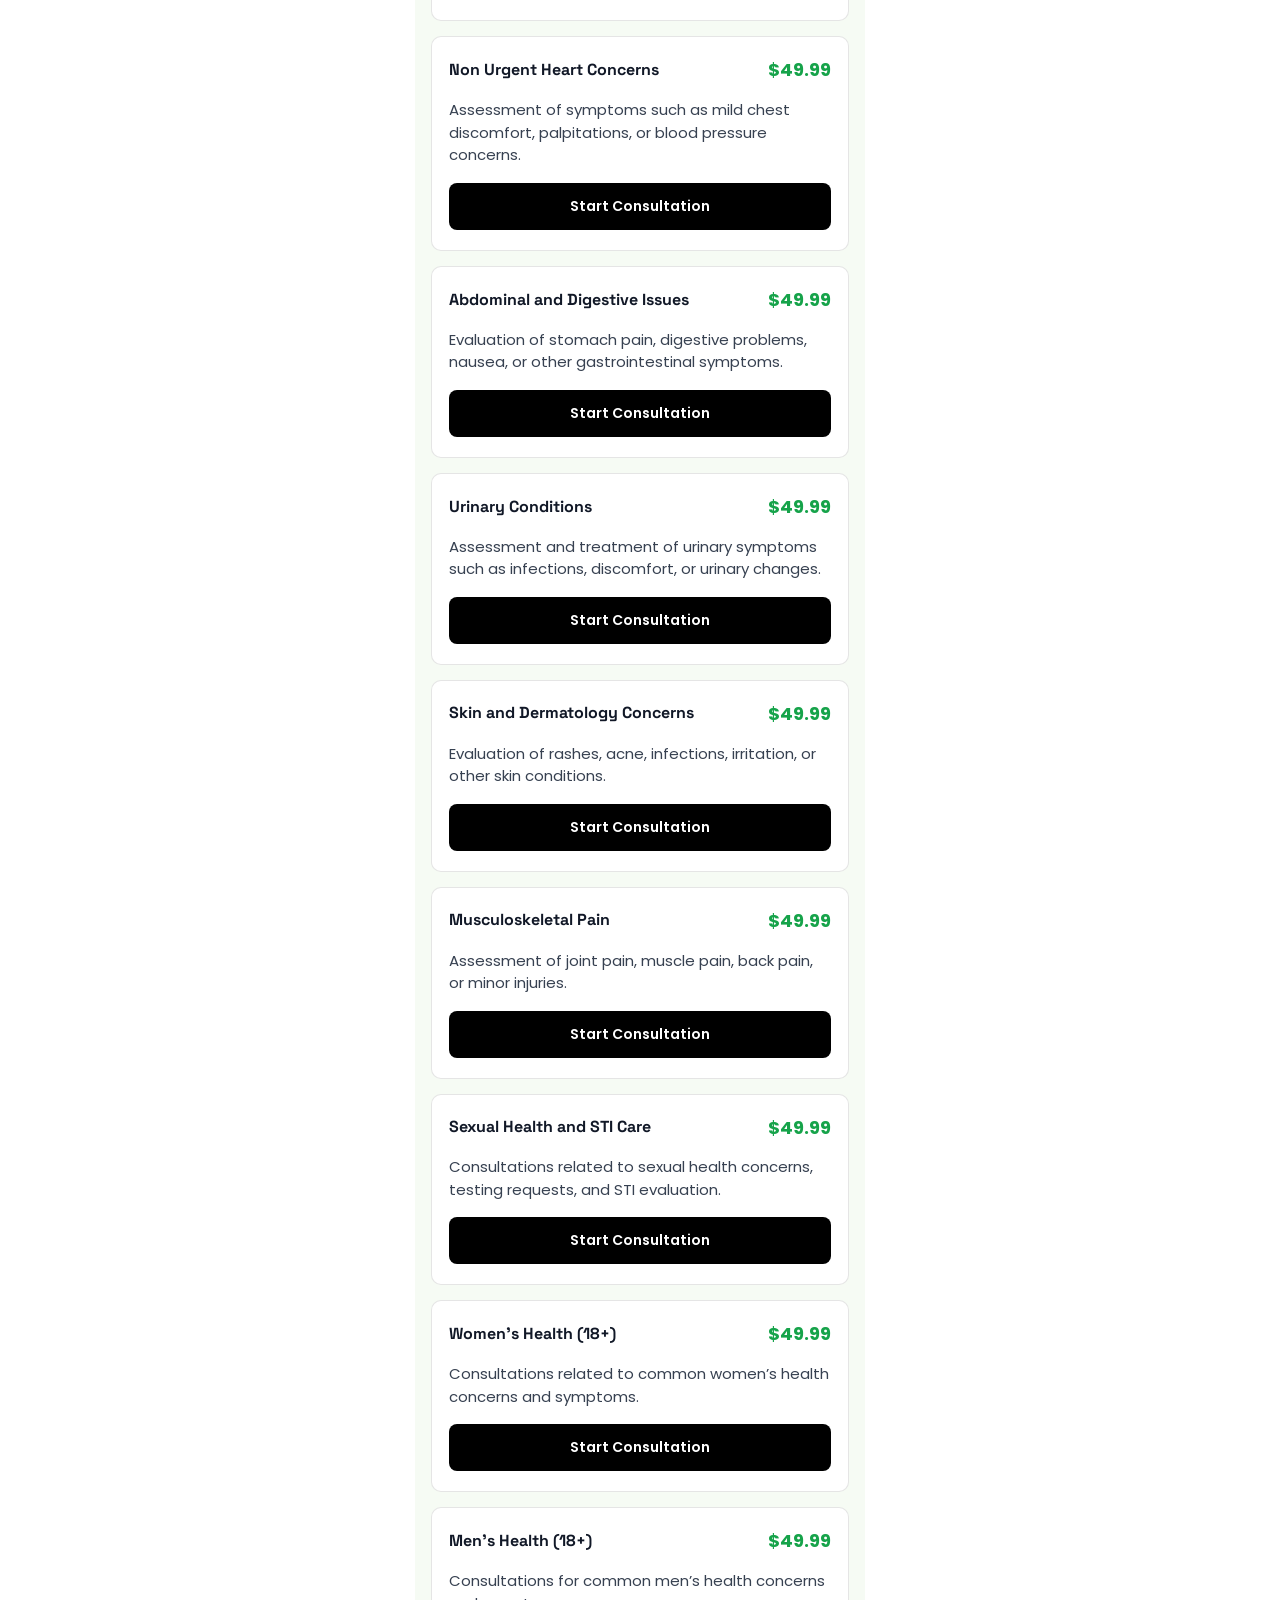
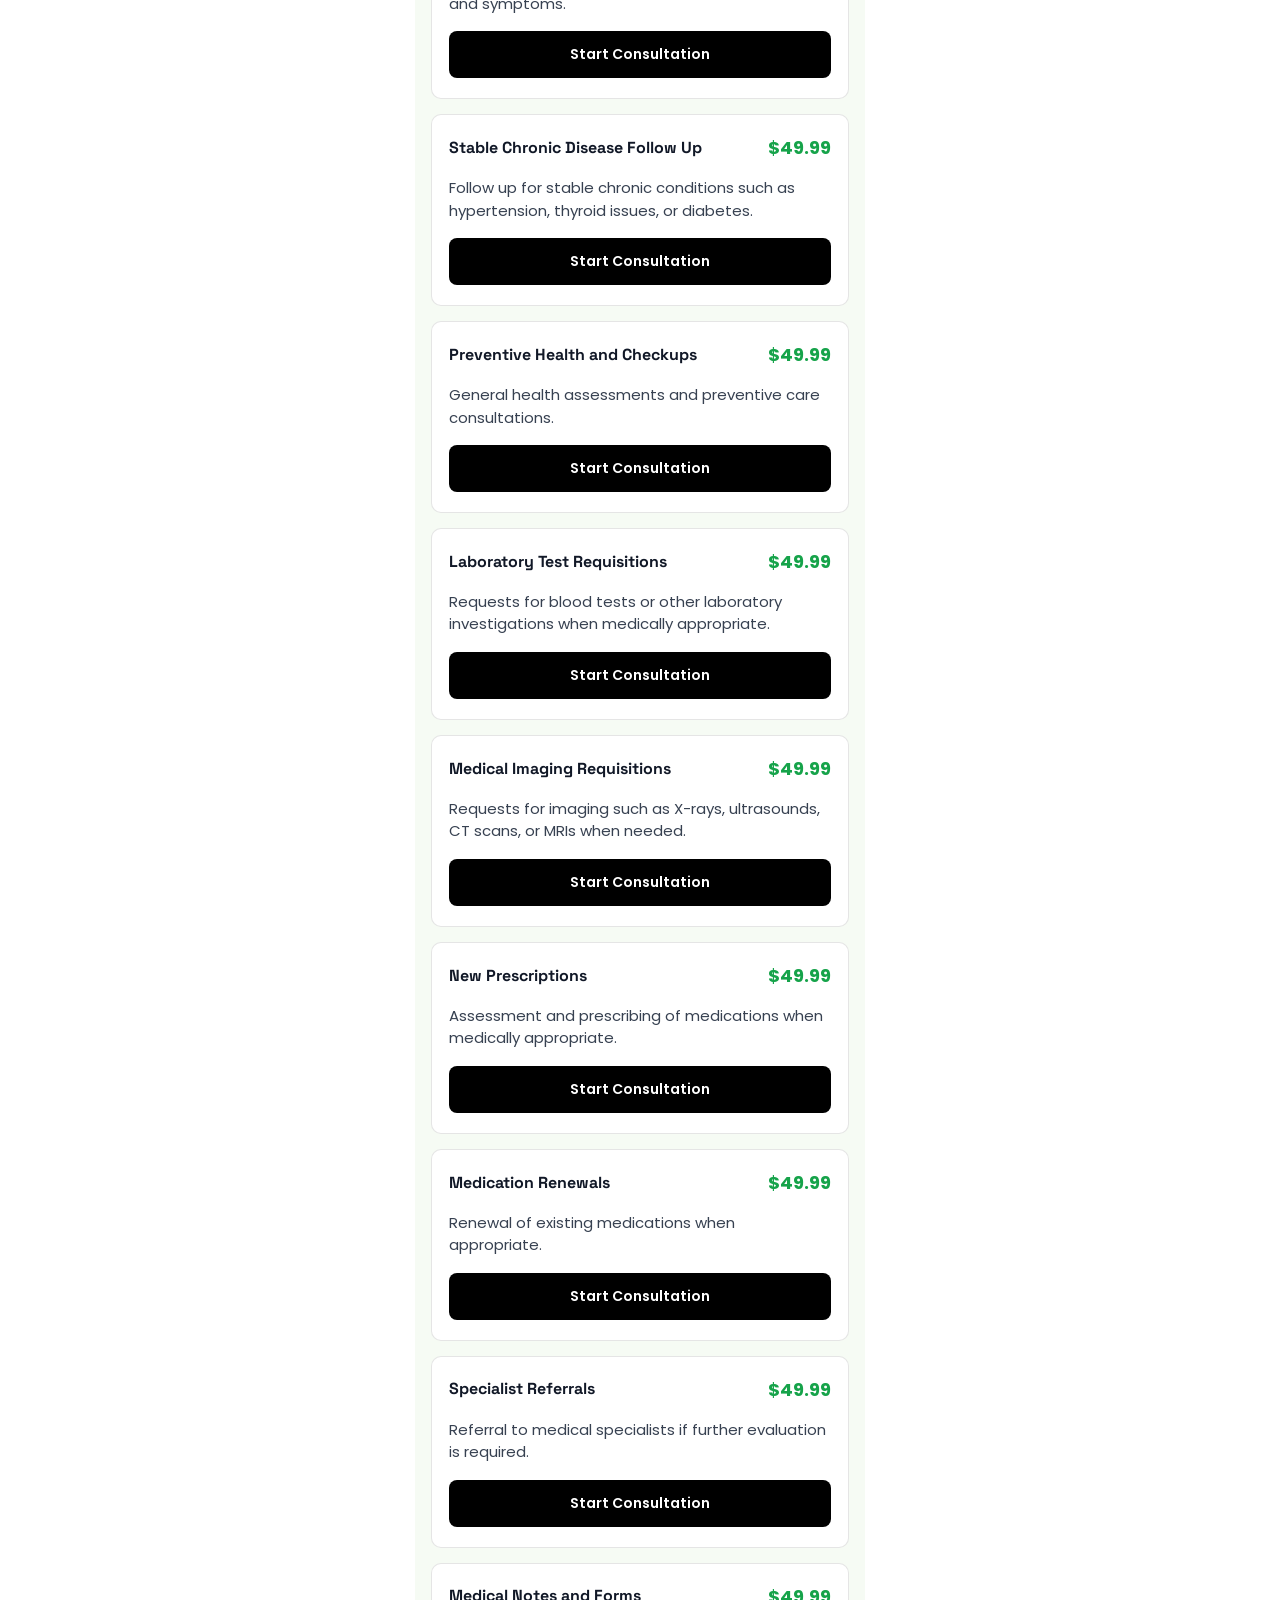
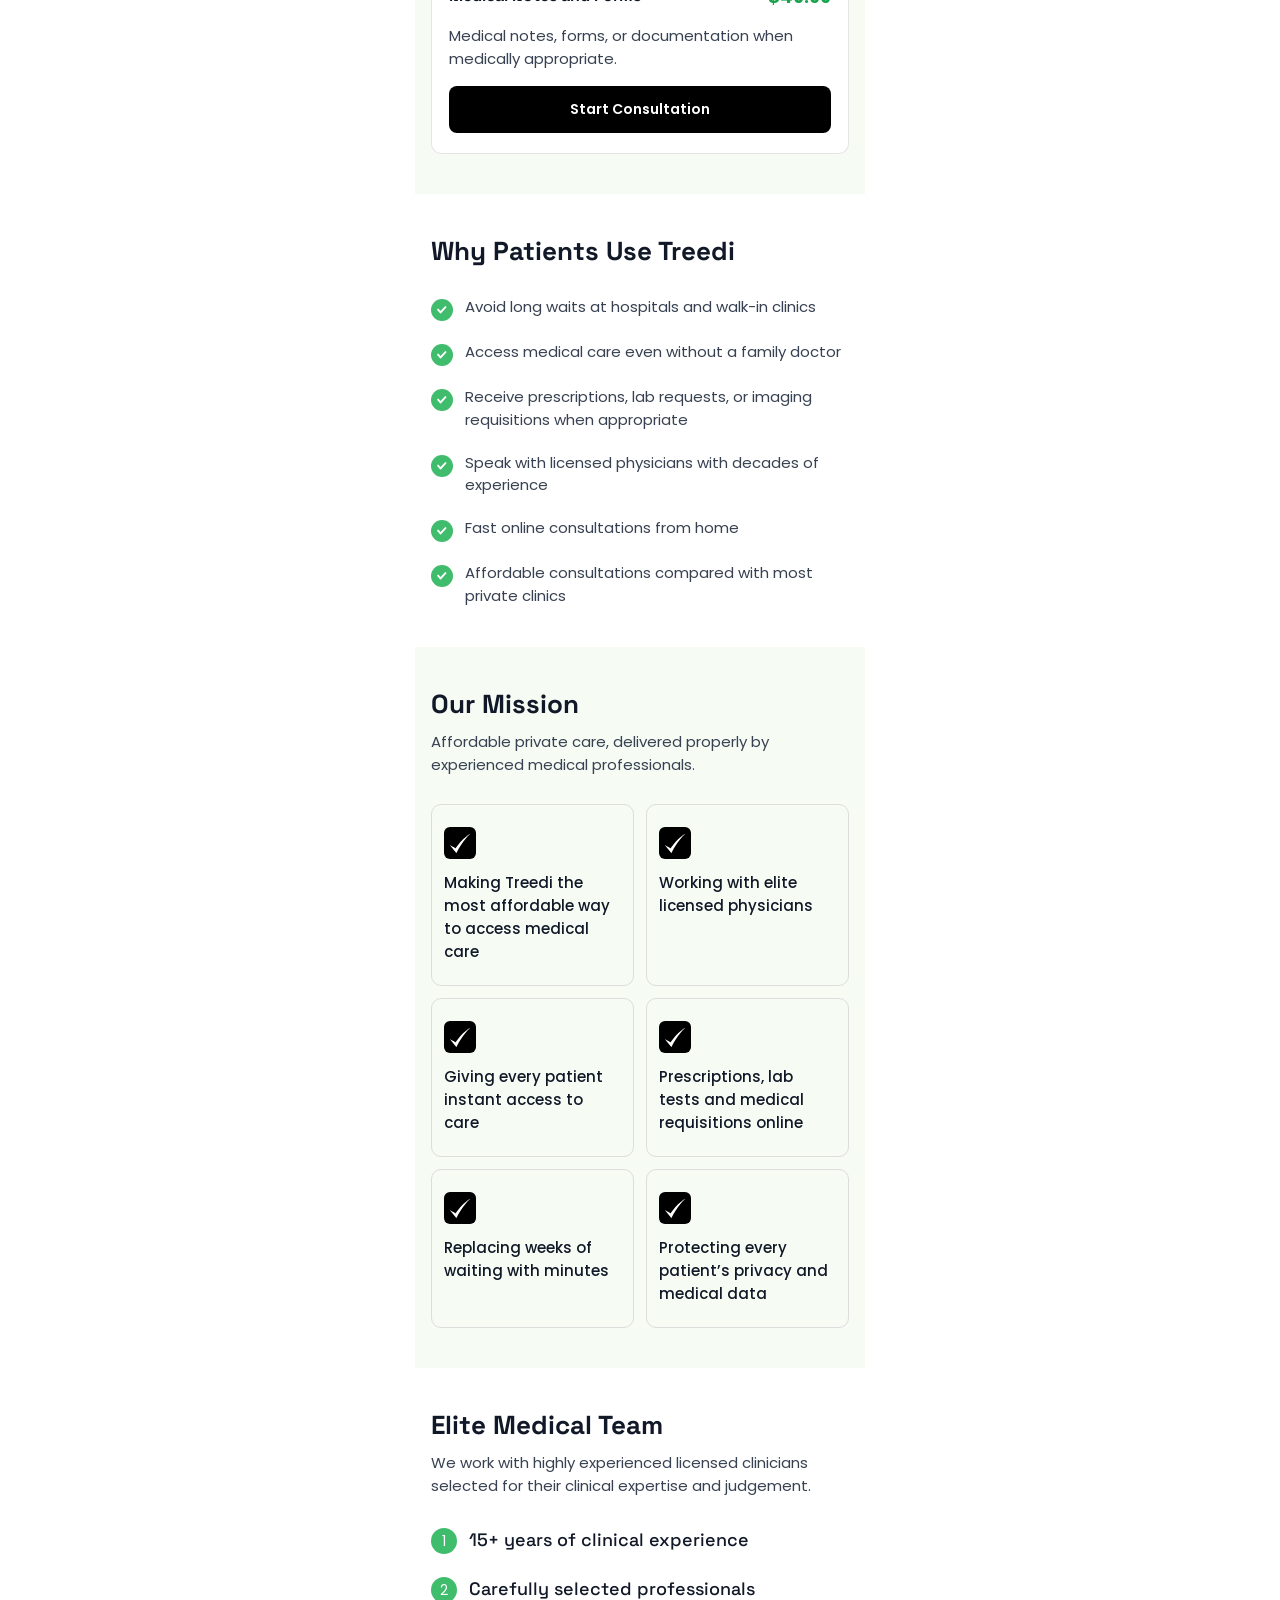
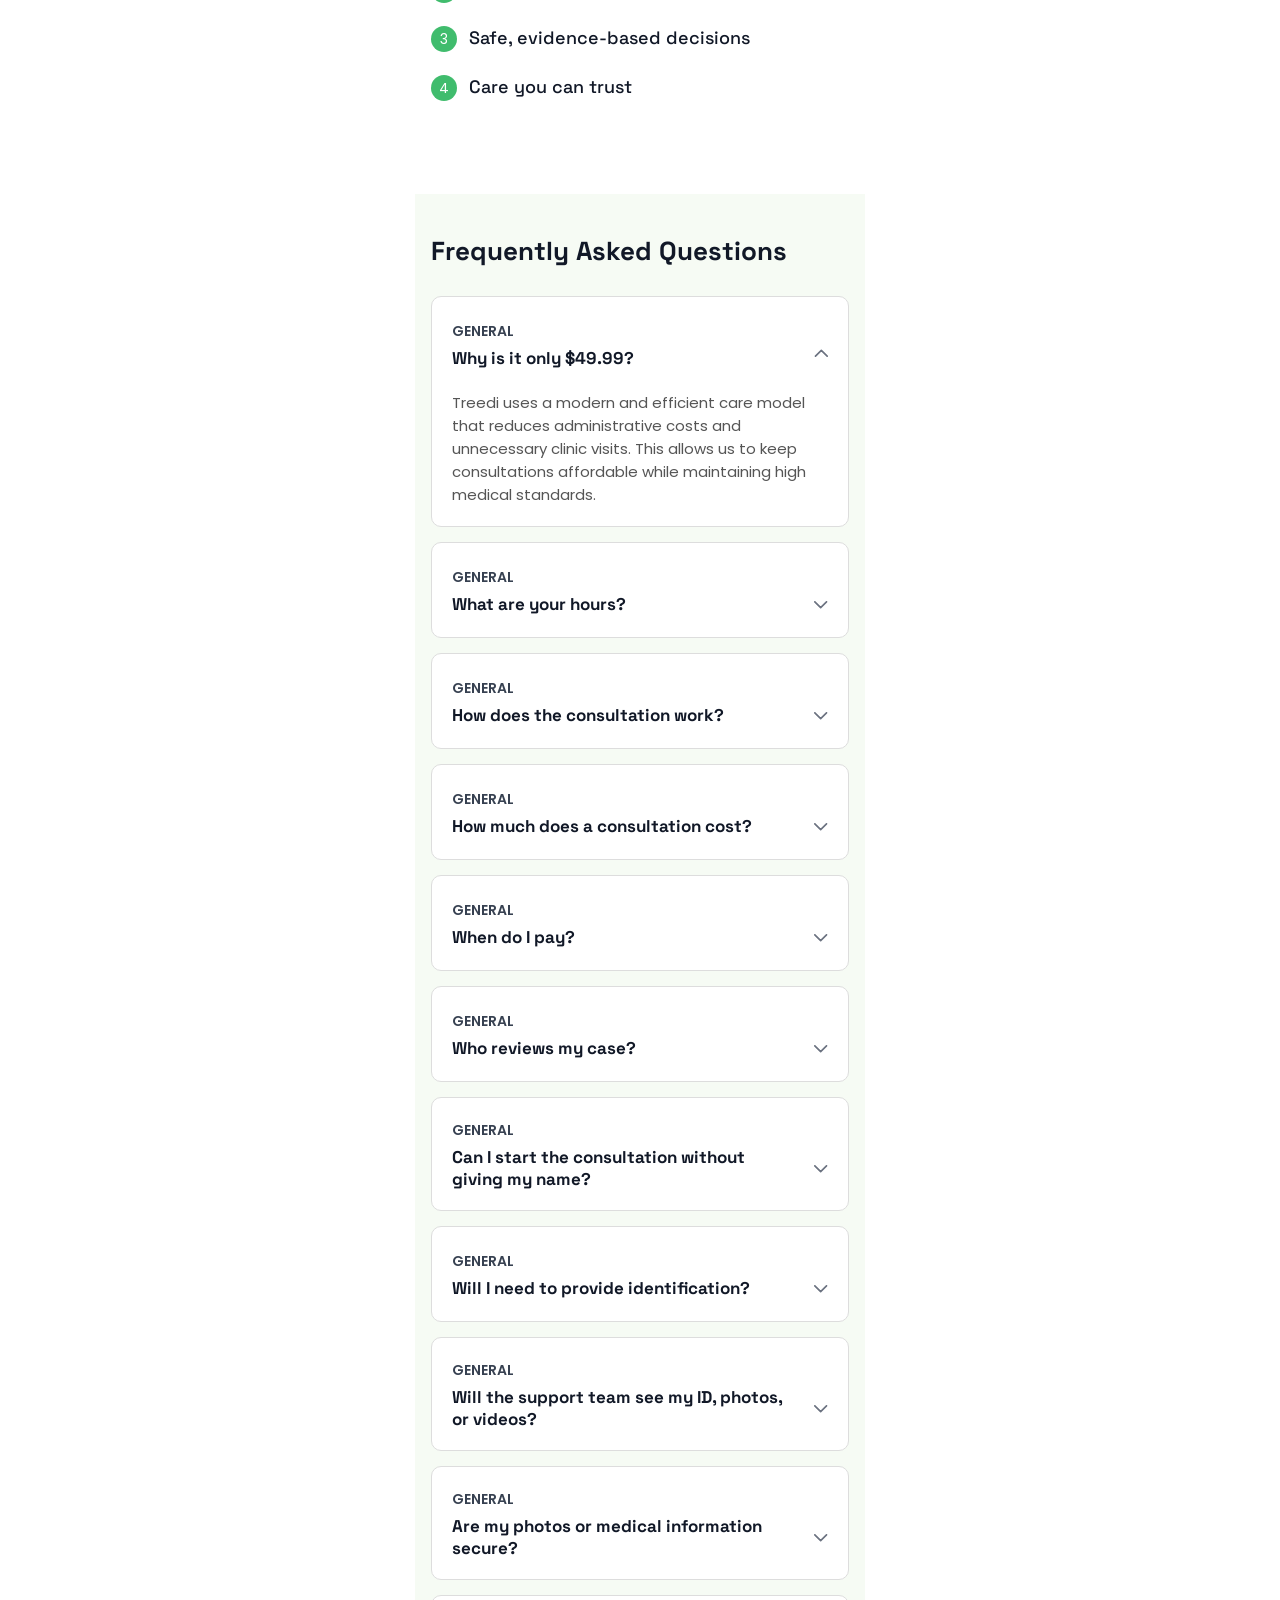
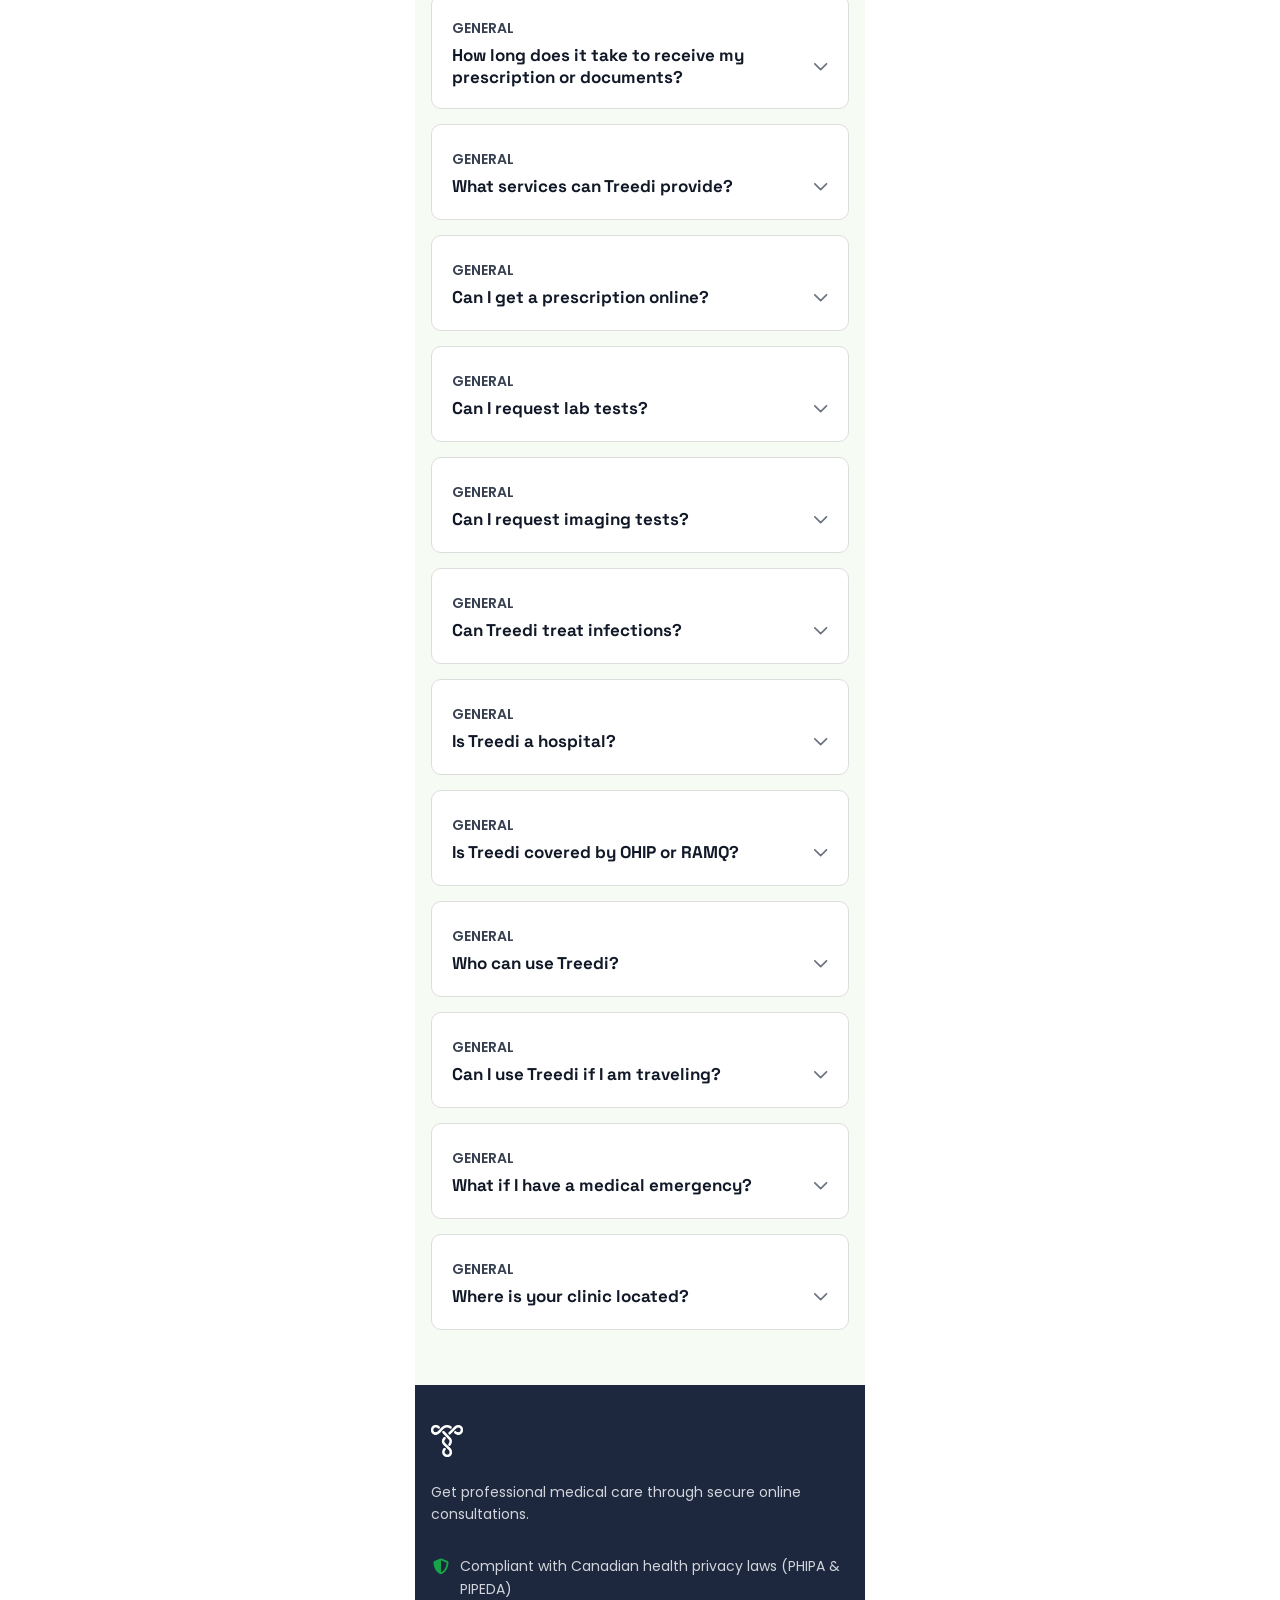
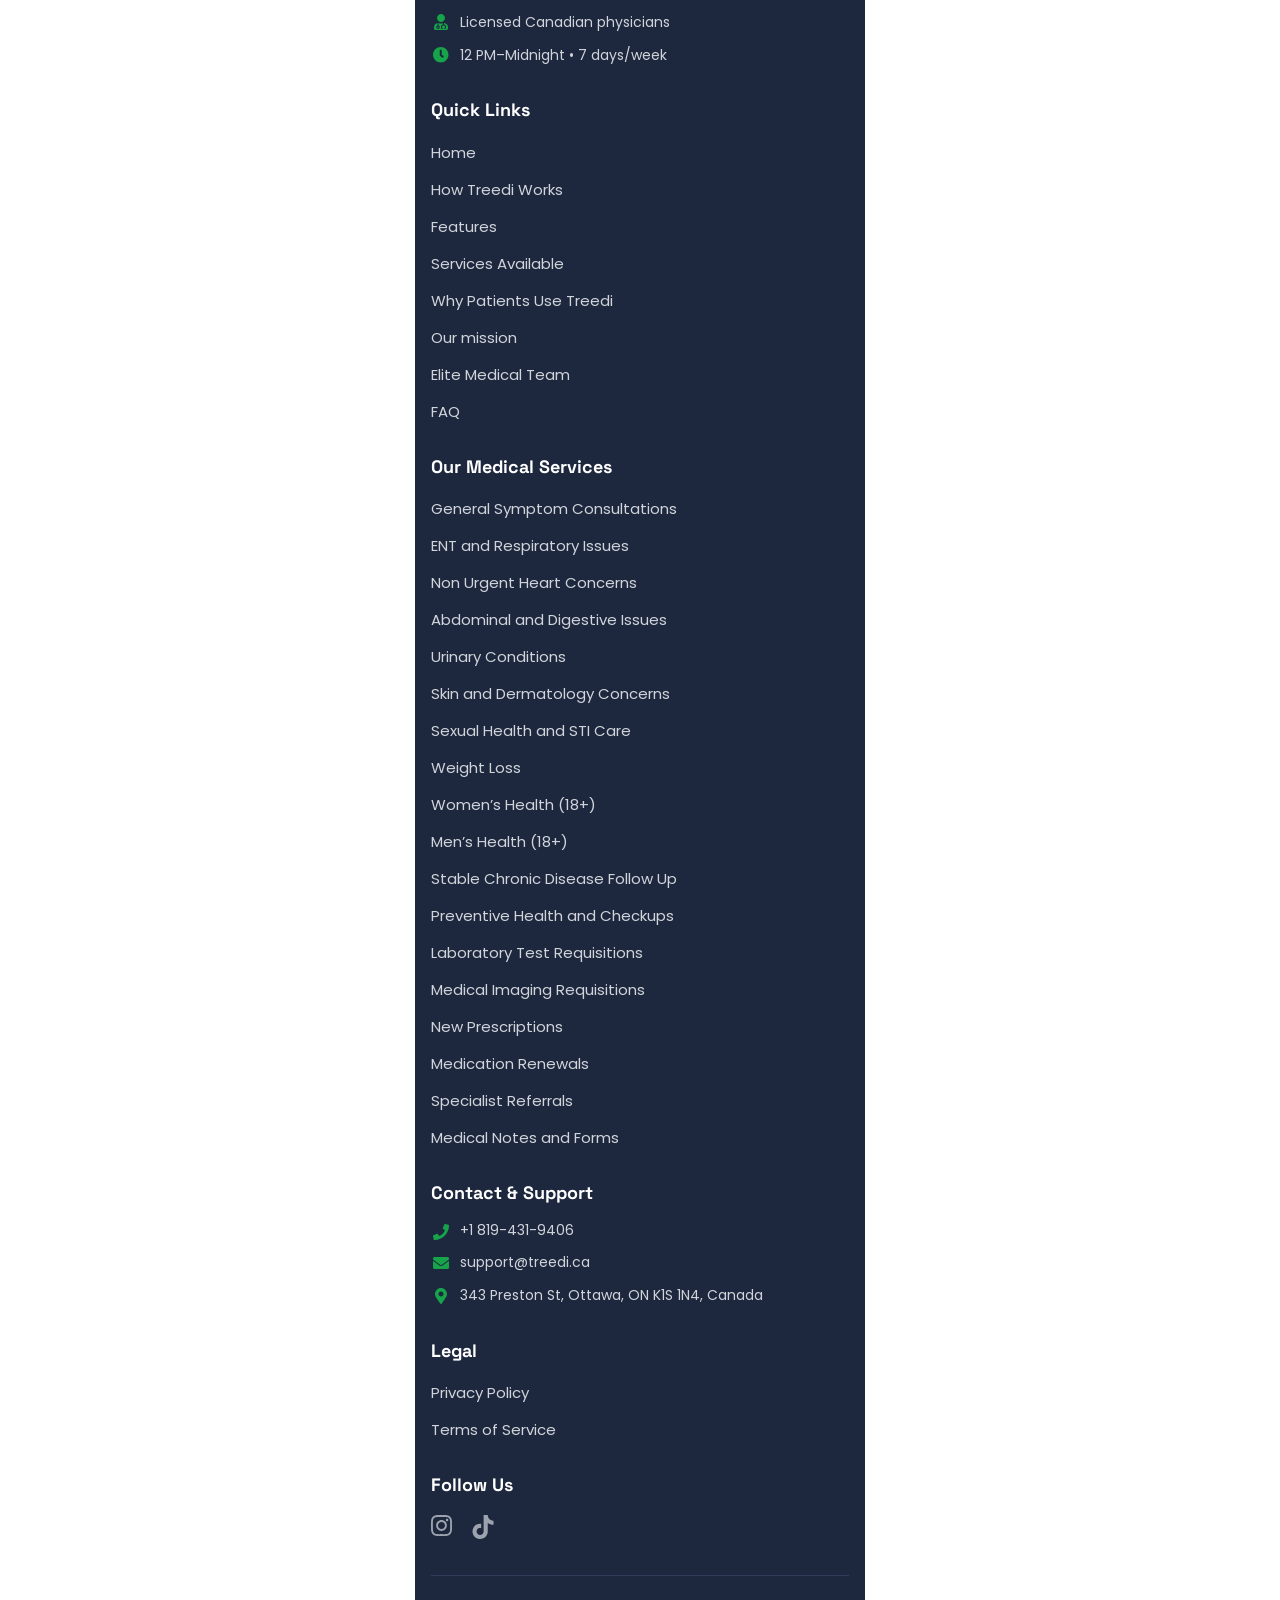
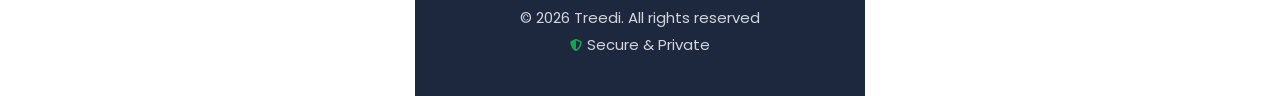
==== commit 9da0e2ec: "Last vertion of" ====
--- a/index.html
+++ b/index.html
@@ -22,7 +22,7 @@
 		<main class="wrapper">
 
 			<div class="sticky-button" id="stickyBtn">
-				<a class="btn-primary" href="">Start Consultation</a>
+				<button class="btn-primary treedi-consult-trigger">Start Consultation</button>
 			</div>
 
 			<!-- header-area -->	
@@ -114,7 +114,7 @@
 									</li>
 								</ul>
 								<div>
-									<button id="treedi-consult-trigger" class="btn-primary">Get Started in Seconds</button>
+									<button class="treedi-consult-trigger btn-primary">Get Started in Seconds</button>
 								</div>
 							</div>
 
@@ -274,7 +274,7 @@
 							general symptoms.</p>
 							</div>
 							<div class="button">
-								<a class="btn-primary" href="#">Start Consultation</a>
+								<button class="btn-primary treedi-consult-trigger">Start Consultation</button>
 							</div>
 						</div>
 						<!-- single box -->
@@ -289,7 +289,7 @@
 								<p>Evaluation of throat, sinus, ear, cough, cold, and other non-urgent respiratory conditions.</p>
 							</div>
 							<div class="button">
-								<a class="btn-primary" href="#">Start Consultation</a>
+								<button class="btn-primary treedi-consult-trigger">Start Consultation</button>
 							</div>
 						</div>
 						<!-- single box -->
@@ -305,7 +305,7 @@
 								concerns.</p>
 							</div>
 							<div class="button">
-								<a class="btn-primary" href="#">Start Consultation</a>
+								<button class="btn-primary treedi-consult-trigger">Start Consultation</button>
 							</div>
 						</div>
 						<!-- single box -->
@@ -321,7 +321,7 @@
 								symptoms.</p>
 							</div>
 							<div class="button">
-								<a class="btn-primary" href="#">Start Consultation</a>
+								<button class="btn-primary treedi-consult-trigger">Start Consultation</button>
 							</div>
 						</div>
 						<!-- single box -->
@@ -336,7 +336,7 @@
 								<p>Assessment and treatment of urinary symptoms such as infections, discomfort, or urinary changes.</p>
 							</div>
 							<div class="button">
-								<a class="btn-primary" href="#">Start Consultation</a>
+								<button class="btn-primary treedi-consult-trigger">Start Consultation</button>
 							</div>
 						</div>
 						<!-- single box -->
@@ -351,7 +351,7 @@
 								<p>Evaluation of rashes, acne, infections, irritation, or other skin conditions.</p>
 							</div>
 							<div class="button">
-								<a class="btn-primary" href="#">Start Consultation</a>
+								<button class="btn-primary treedi-consult-trigger">Start Consultation</button>
 							</div>
 						</div>
 						<!-- single box -->
@@ -366,7 +366,7 @@
 								<p>Assessment of joint pain, muscle pain, back pain, or minor injuries.</p>
 							</div>
 							<div class="button">
-								<a class="btn-primary" href="#">Start Consultation</a>
+								<button class="btn-primary treedi-consult-trigger">Start Consultation</button>
 							</div>
 						</div>
 						<!-- single box -->
@@ -381,7 +381,7 @@
 								<p>Consultations related to sexual health concerns, testing requests, and STI evaluation.</p>
 							</div>
 							<div class="button">
-								<a class="btn-primary" href="#">Start Consultation</a>
+								<button class="btn-primary treedi-consult-trigger">Start Consultation</button>
 							</div>
 						</div>
 						<!-- single box -->
@@ -396,7 +396,7 @@
 								<p>Consultations related to common women’s health concerns and symptoms.</p>
 							</div>
 							<div class="button">
-								<a class="btn-primary" href="#">Start Consultation</a>
+								<button class="btn-primary treedi-consult-trigger">Start Consultation</button>
 							</div>
 						</div>
 						<!-- single box -->
@@ -411,7 +411,7 @@
 								<p>Consultations for common men’s health concerns and symptoms.</p>
 							</div>
 							<div class="button">
-								<a class="btn-primary" href="#">Start Consultation</a>
+								<button class="btn-primary treedi-consult-trigger">Start Consultation</button>
 							</div>
 						</div>
 						<!-- single box -->
@@ -426,7 +426,7 @@
 								<p>Follow up for stable chronic conditions such as hypertension, thyroid issues, or diabetes.</p>
 							</div>
 							<div class="button">
-								<a class="btn-primary" href="#">Start Consultation</a>
+								<button class="btn-primary treedi-consult-trigger">Start Consultation</button>
 							</div>
 						</div>
 						<!-- single box -->
@@ -441,7 +441,7 @@
 								<p>General health assessments and preventive care consultations.</p>
 							</div>
 							<div class="button">
-								<a class="btn-primary" href="#">Start Consultation</a>
+								<button class="btn-primary treedi-consult-trigger">Start Consultation</button>
 							</div>
 						</div>
 						<!-- single box -->
@@ -456,7 +456,7 @@
 								<p>Requests for blood tests or other laboratory investigations when medically appropriate.</p>
 							</div>
 							<div class="button">
-								<a class="btn-primary" href="#">Start Consultation</a>
+								<button class="btn-primary treedi-consult-trigger">Start Consultation</button>
 							</div>
 						</div>
 						<!-- single box -->
@@ -471,7 +471,7 @@
 								<p>Requests for imaging such as X-rays, ultrasounds, CT scans, or MRIs when needed.</p>
 							</div>
 							<div class="button">
-								<a class="btn-primary" href="#">Start Consultation</a>
+								<button class="btn-primary treedi-consult-trigger">Start Consultation</button>
 							</div>
 						</div>
 						<!-- single box -->
@@ -486,7 +486,7 @@
 								<p>Assessment and prescribing of medications when medically appropriate.</p>
 							</div>
 							<div class="button">
-								<a class="btn-primary" href="#">Start Consultation</a>
+								<button class="btn-primary treedi-consult-trigger">Start Consultation</button>
 							</div>
 						</div>
 						<!-- single box -->
@@ -501,7 +501,7 @@
 								<p>Renewal of existing medications when appropriate.</p>
 							</div>
 							<div class="button">
-								<a class="btn-primary" href="#">Start Consultation</a>
+								<button class="btn-primary treedi-consult-trigger">Start Consultation</button>
 							</div>
 						</div>
 						<!-- single box -->
@@ -516,7 +516,7 @@
 								<p>Referral to medical specialists if further evaluation is required.</p>
 							</div>
 							<div class="button">
-								<a class="btn-primary" href="#">Start Consultation</a>
+								<button class="btn-primary treedi-consult-trigger">Start Consultation</button>
 							</div>
 						</div>
 						<!-- single box -->
@@ -531,7 +531,7 @@
 								<p>Medical notes, forms, or documentation when medically appropriate.</p>
 							</div>
 							<div class="button">
-								<a class="btn-primary" href="#">Start Consultation</a>
+								<button class="btn-primary treedi-consult-trigger">Start Consultation</button>
 							</div>
 						</div>
 						<!-- single box -->
@@ -1494,13 +1494,10 @@
 
 				<div class="treedi-step-box">
 					<div class="top-info">
-						<div class="info-icon">
-							<svg width="20" height="20" viewBox="0 0 20 20" fill="none" xmlns="http://www.w3.org/2000/svg">
+						<span> <svg width="20" height="20" viewBox="0 0 20 20" fill="none" xmlns="http://www.w3.org/2000/svg">
 							<path d="M15.8333 9.16666H4.16667C3.24619 9.16666 2.5 9.91285 2.5 10.8333V16.6667C2.5 17.5871 3.24619 18.3333 4.16667 18.3333H15.8333C16.7538 18.3333 17.5 17.5871 17.5 16.6667V10.8333C17.5 9.91285 16.7538 9.16666 15.8333 9.16666Z" stroke="#16A34A" stroke-width="1.66667" stroke-linecap="round" stroke-linejoin="round"/>
 							<path d="M5.83337 9.16666V5.83332C5.83337 4.72825 6.27236 3.66845 7.05376 2.88704C7.83516 2.10564 8.89497 1.66666 10 1.66666C11.1051 1.66666 12.1649 2.10564 12.9463 2.88704C13.7277 3.66845 14.1667 4.72825 14.1667 5.83332V9.16666" stroke="#16A34A" stroke-width="1.66667" stroke-linecap="round" stroke-linejoin="round"/>
-							</svg>
-						</div>
-						<span> <span class="font-semibold">Secure & Encrypted Medical Chat. </span><br>
+							</svg> <span class="font-semibold">Secure & Encrypted Medical Chat. </span><br>
 							Your conversation is protected and handled confidentially.
 						</span>
 					</div>
--- a/style.css
+++ b/style.css
@@ -363,7 +363,7 @@
     transition: all .35s ease;
 }
 
-.sticky-button a {
+.sticky-button .btn-primary {
     padding: 9px 24px;
     font-size: 12px;
     background-color: #0000005d;
@@ -606,7 +606,7 @@
     color: #374151;
 }
 
-.consultation-boxes .single-box .button a {
+.consultation-boxes .single-box .button .btn-primary {
     display: block;
     width: 100%;
     text-align: center;
@@ -1185,9 +1185,10 @@
 }
 
 body.treedi-lock{
-  position: fixed;
+  /* position: fixed; */
   overflow: hidden;
   width: 100%;
+  top: 0 !important;
 }
 
 .treedi-consult-overlay {
@@ -1421,12 +1422,12 @@
     height: 100%;
     width: 100%;
     font-size: 13px;
-    color: #5f6061;
+    color: #000;
     padding-bottom: 7px;
 }
 
 .treedi-chat-input .chat-input-wrapper input::placeholder {
-    color: #5f6061;
+    color: #161616;
 }
 
 .treedi-chat-input button {
@@ -1509,18 +1510,17 @@
     color: #fff;
 }
 
-.treedi-chatbox .treedi-step-box {
-    border: 1px solid #d2ebc9;
-}
-
 .treedi-step-box .top-info {
     display: flex;
     align-items: flex-start;
     gap: 4px;
-}
-
-.treedi-step-box .top-info .info-icon {
- transform: translateY(0px) scale(0.8);   
+    justify-content: center;
+    text-align: center;
+}
+
+.treedi-step-box .top-info svg {
+ transform: translateY(4px) scale(0.8);   
+ margin-left: auto;
 }
 
 .treedi-connecting {
@@ -1583,7 +1583,7 @@
 	margin: -20px;
 	padding: 14px;
 	border-radius: 16px 16px 0 0;
-    border-top: 1px solid #464646;
+    /*! border-top: 1px solid #464646; */
 }
 
 .tredi-chat-header-wp h3 {
@@ -1637,13 +1637,14 @@
 }
 
 .treedi-chatbox .treedi-step-box {
-	background: #ecf6e8f0;
+	background: #f4f4f4f4;
 	padding: 9px 13px;
-	border-radius: 10px;
+	/*! border-radius: 10px; */
     margin-inline: auto;
     opacity: 0.8;
 	margin-bottom: 18px;
-    /*! margin-inline: 16px; */
+    border: 1px solid #e9e7e7;
+	border-radius: 0;
 }
 
 .treedi-chatbox .treedi-step-box span {
@@ -1651,11 +1652,11 @@
 }
 
 .new-chat-box {
+    overflow: auto;
+}
+
+.new-chat-box-inner {
     padding: 10px 14px;
-    overflow: auto;
-}
-
-.new-chat-box-inner {
     max-height: 480px;
     display: flex;
     flex-direction: column;
@@ -1674,9 +1675,9 @@
 
 .new-chat-box-user p {
     font-weight: 400;
-    font-size: 15px;
+    font-size: 16px;
     line-height: 150%;
-    color: #374151;
+    color: #000;
 }
 
 .new-chat-box-bot {
@@ -1684,10 +1685,10 @@
 }
 
 .new-chat-box-bot p {
-    font-weight: 400;
-    font-size: 15px;
+    font-weight: 500;
+    font-size: 16px;
     line-height: 150%;
-    color: #374151;
+    color: #000;
 }
 
 .chat-input-wrapper {
@@ -1807,4 +1808,7 @@
 	z-index: 9;
 }
 
-
+.treedi-chatbox .treedi-step-box .top-info {
+   color: #000;
+}
+
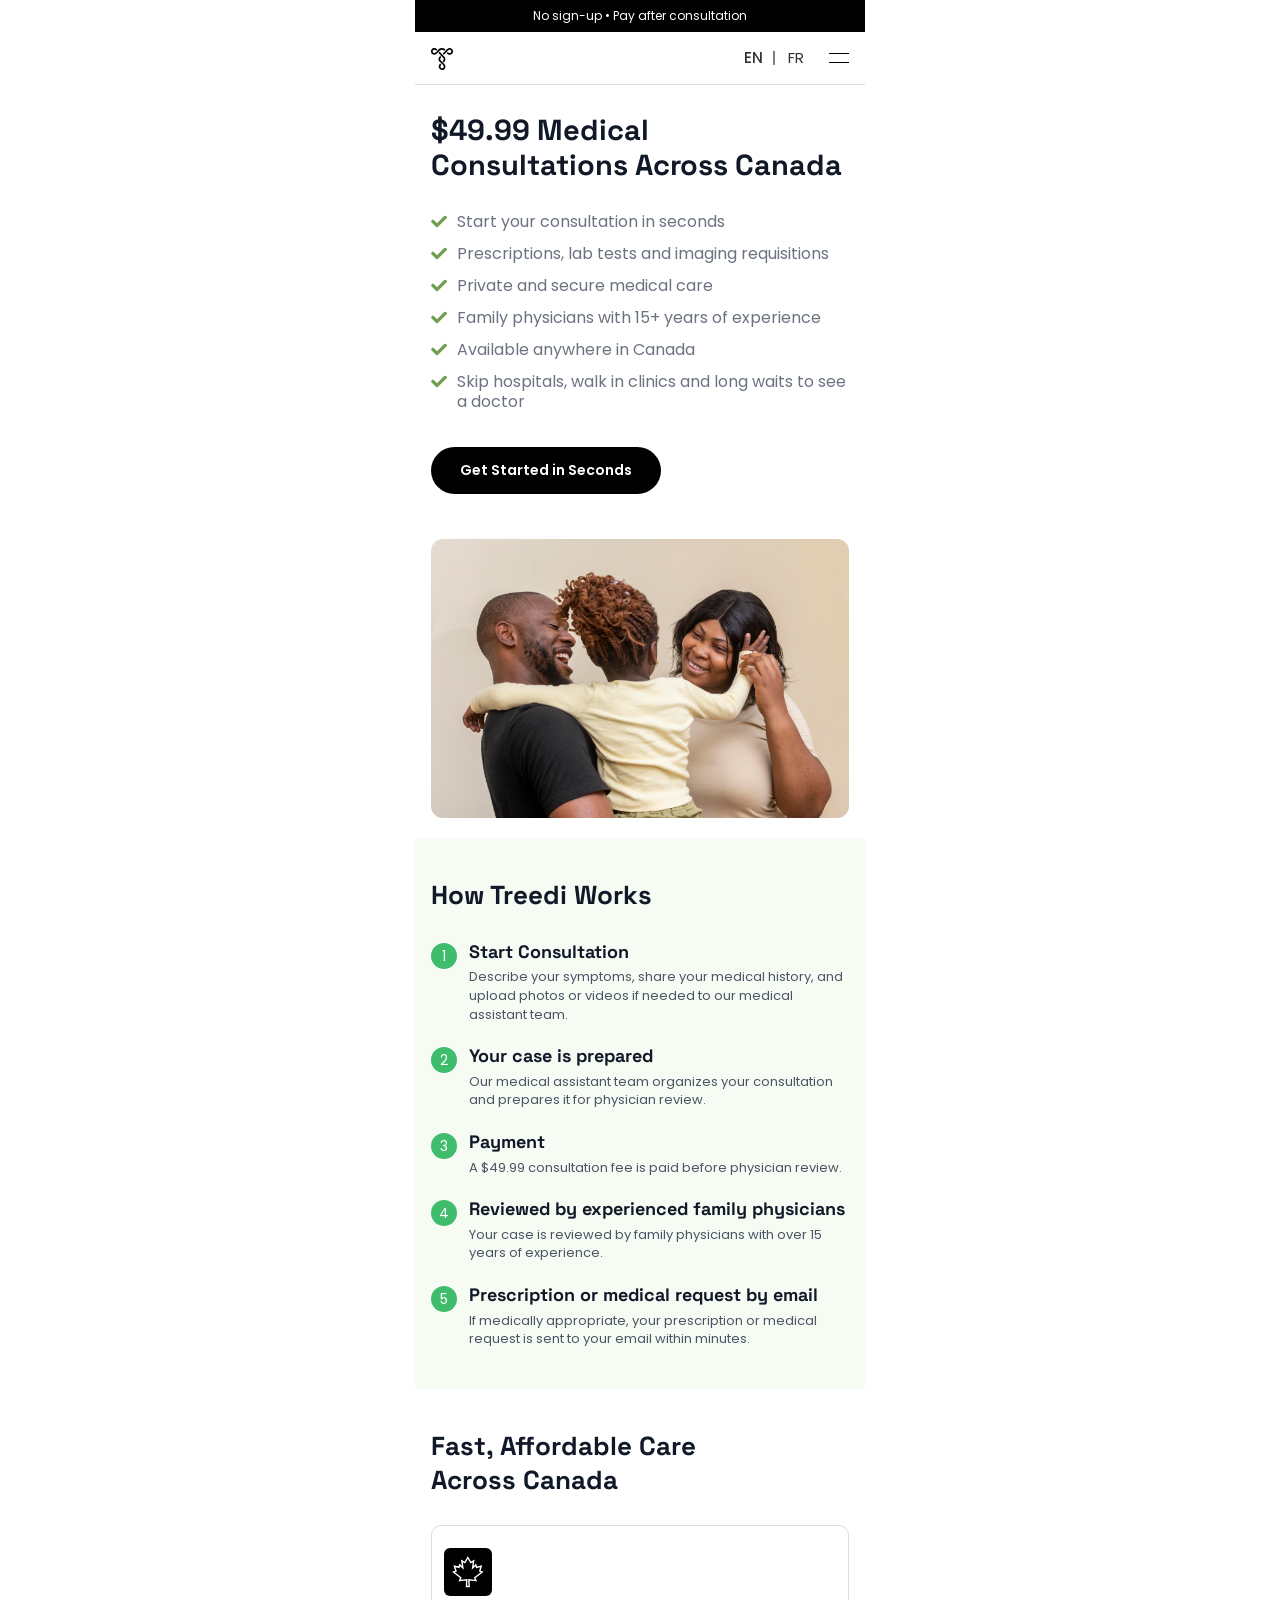
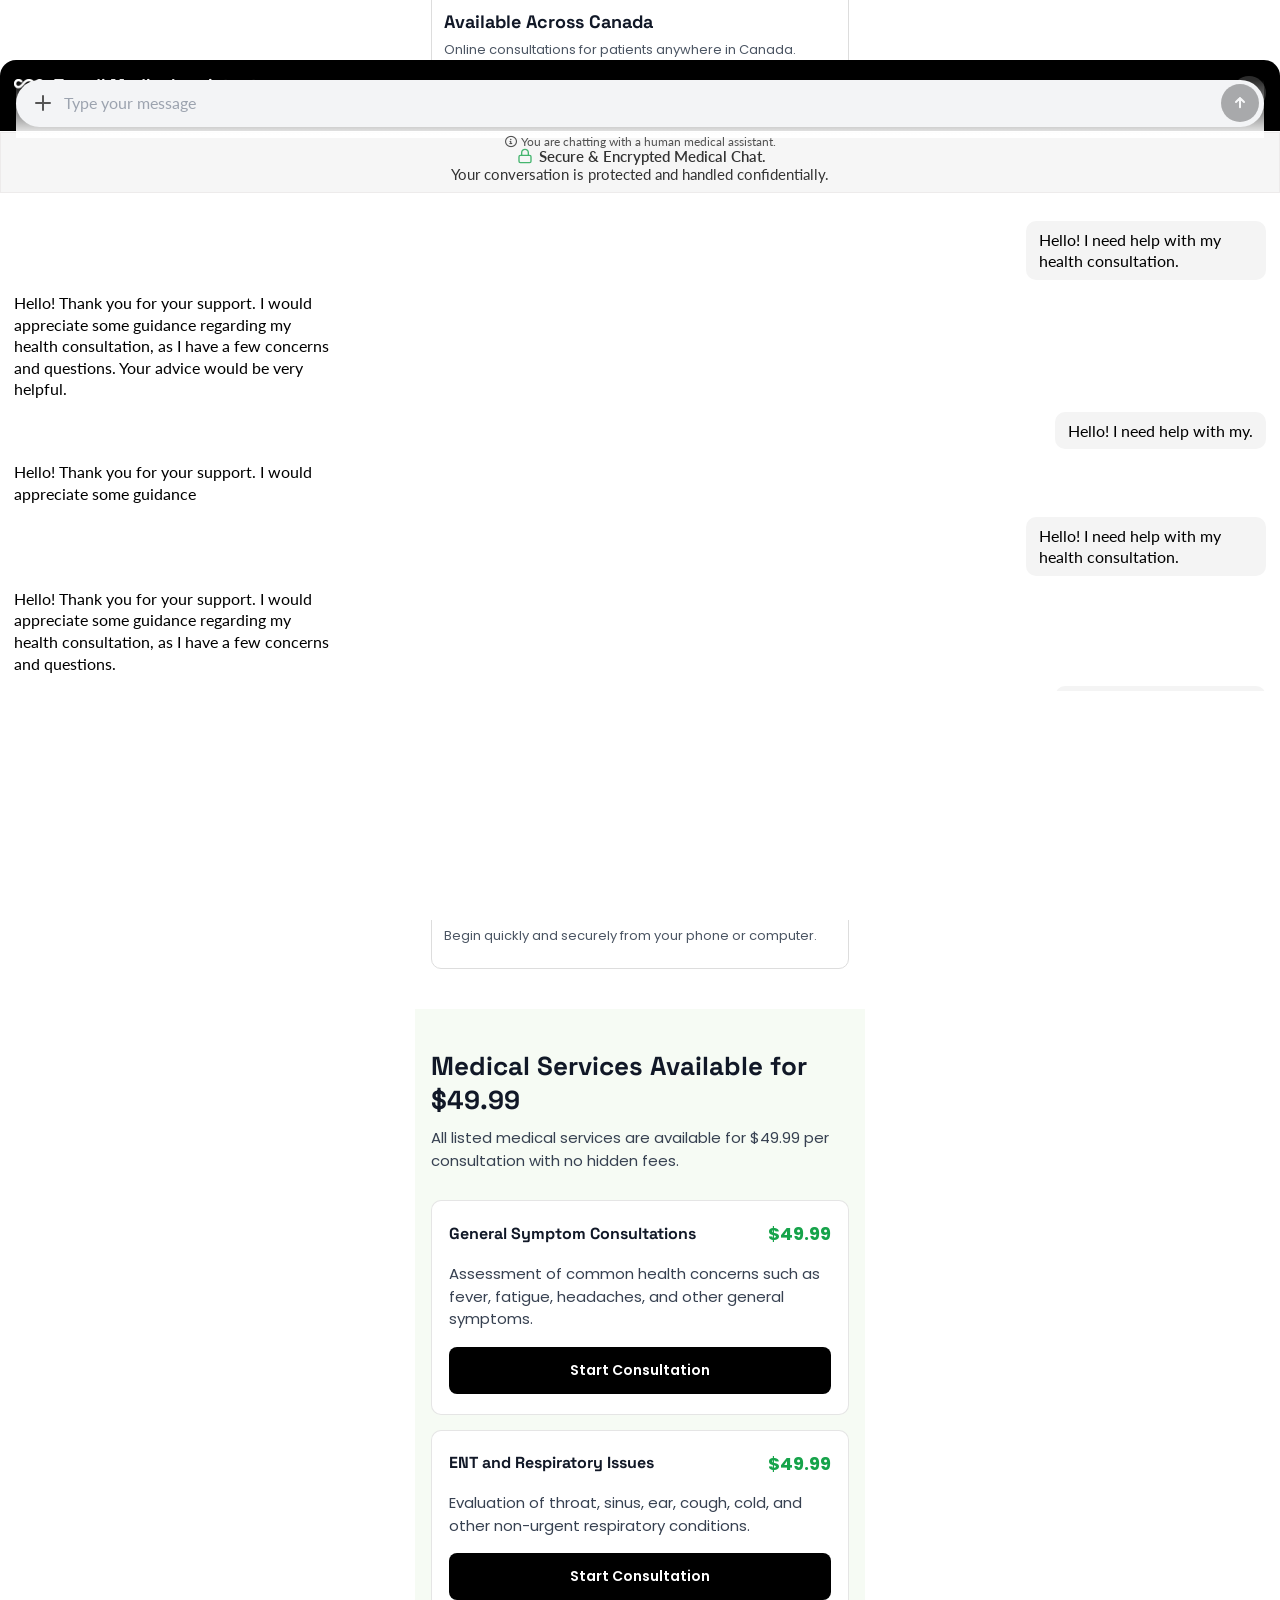
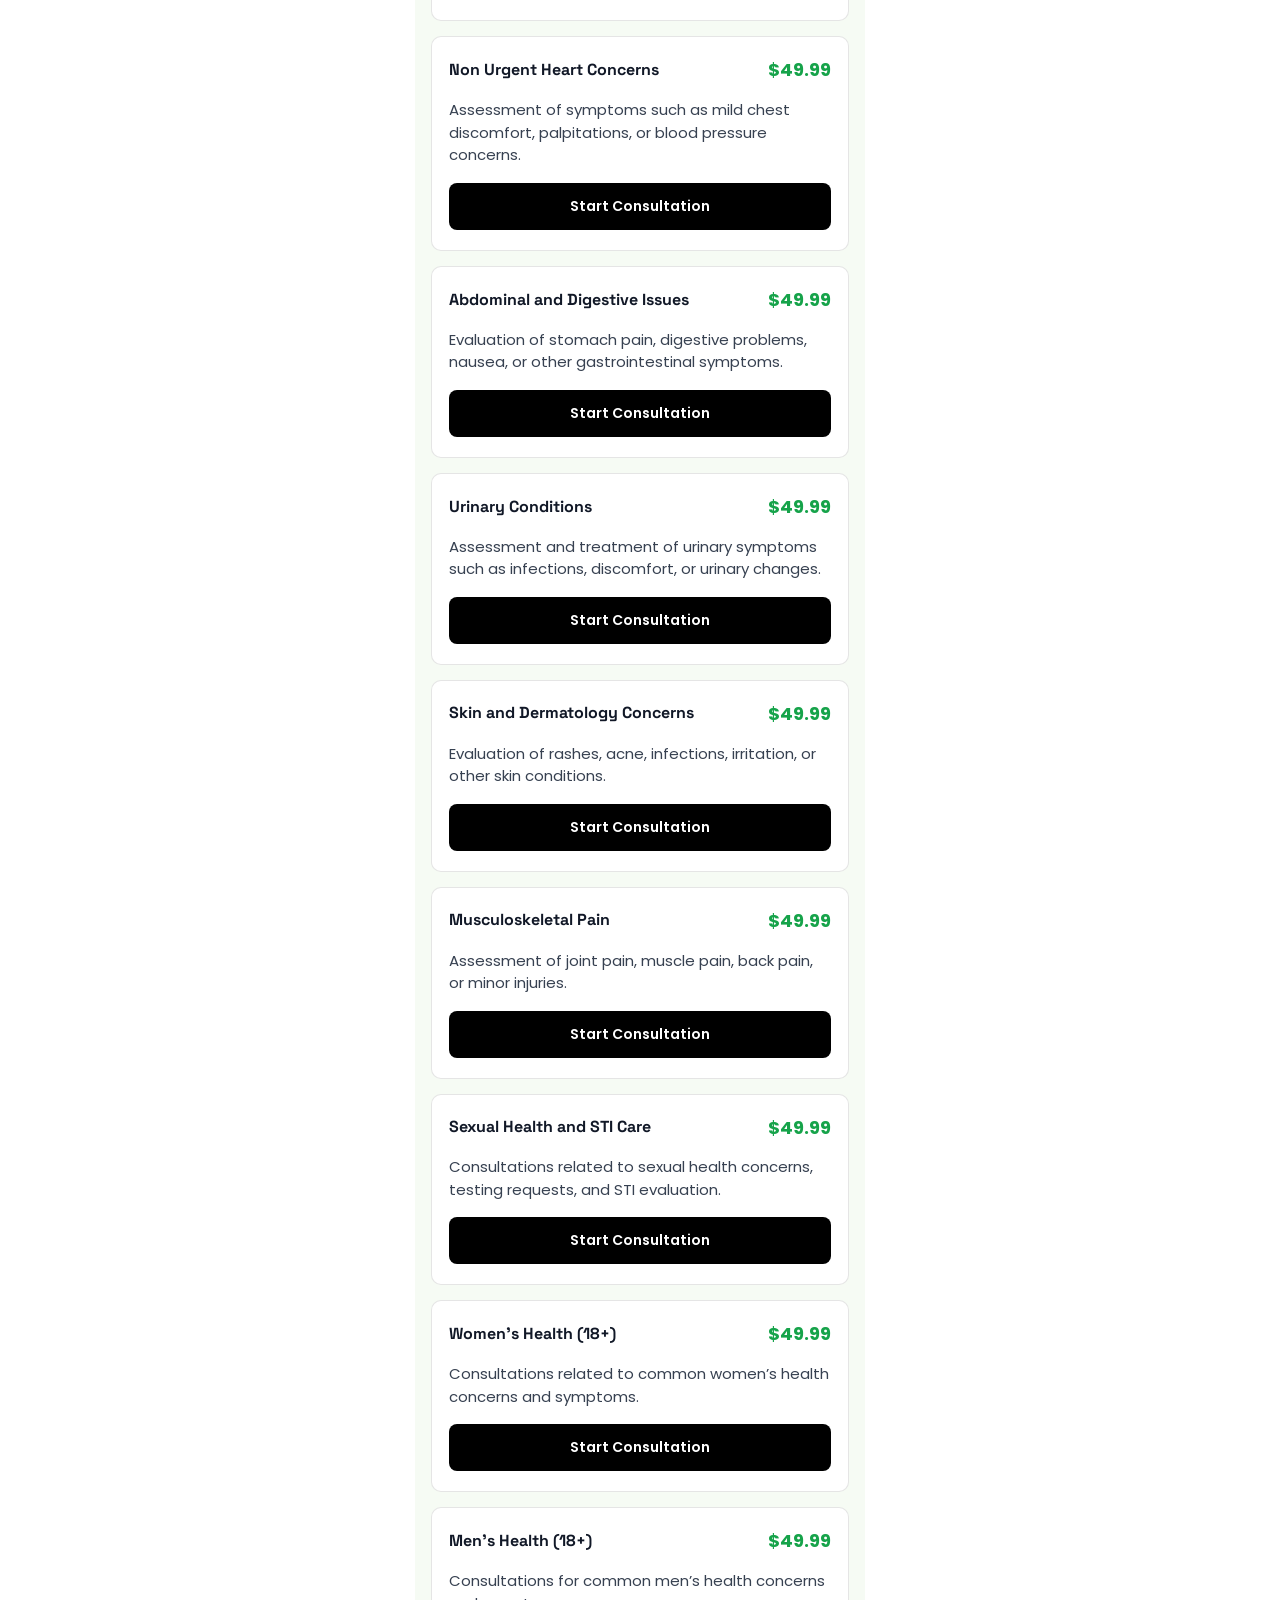
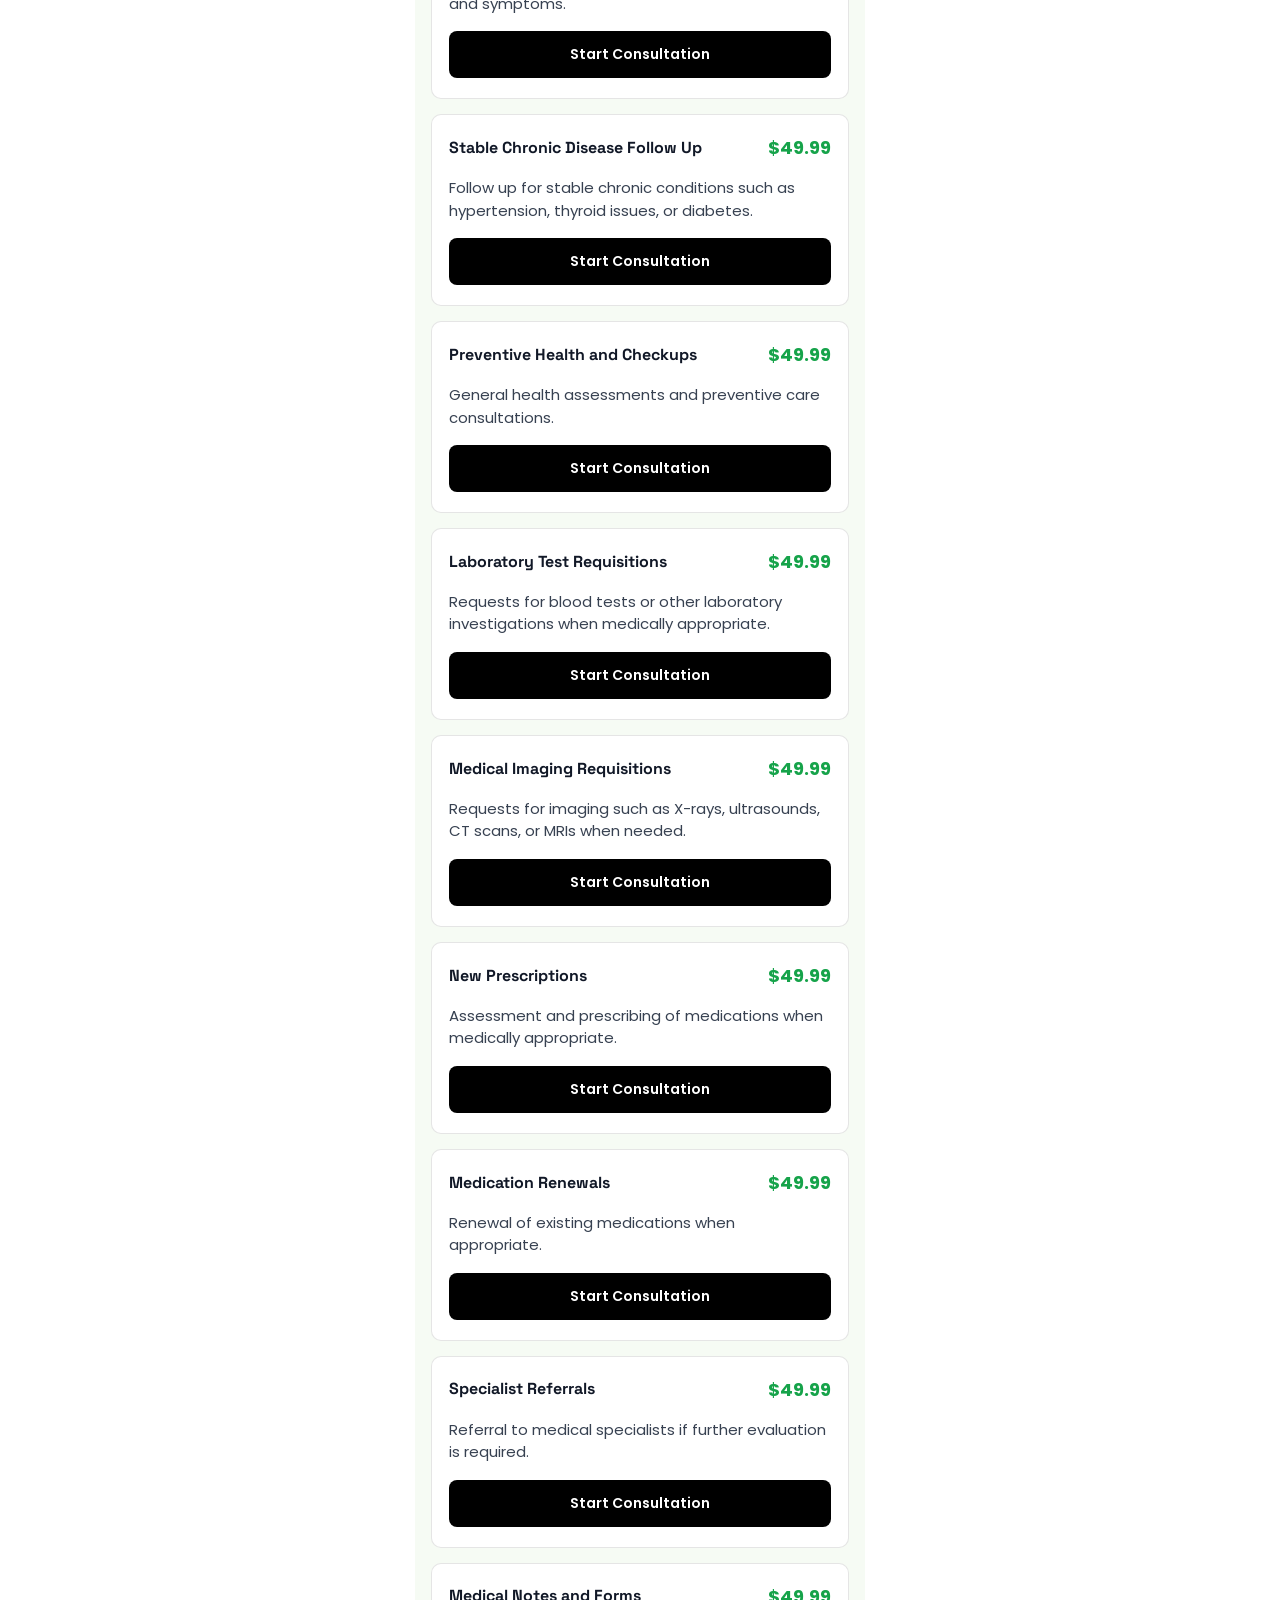
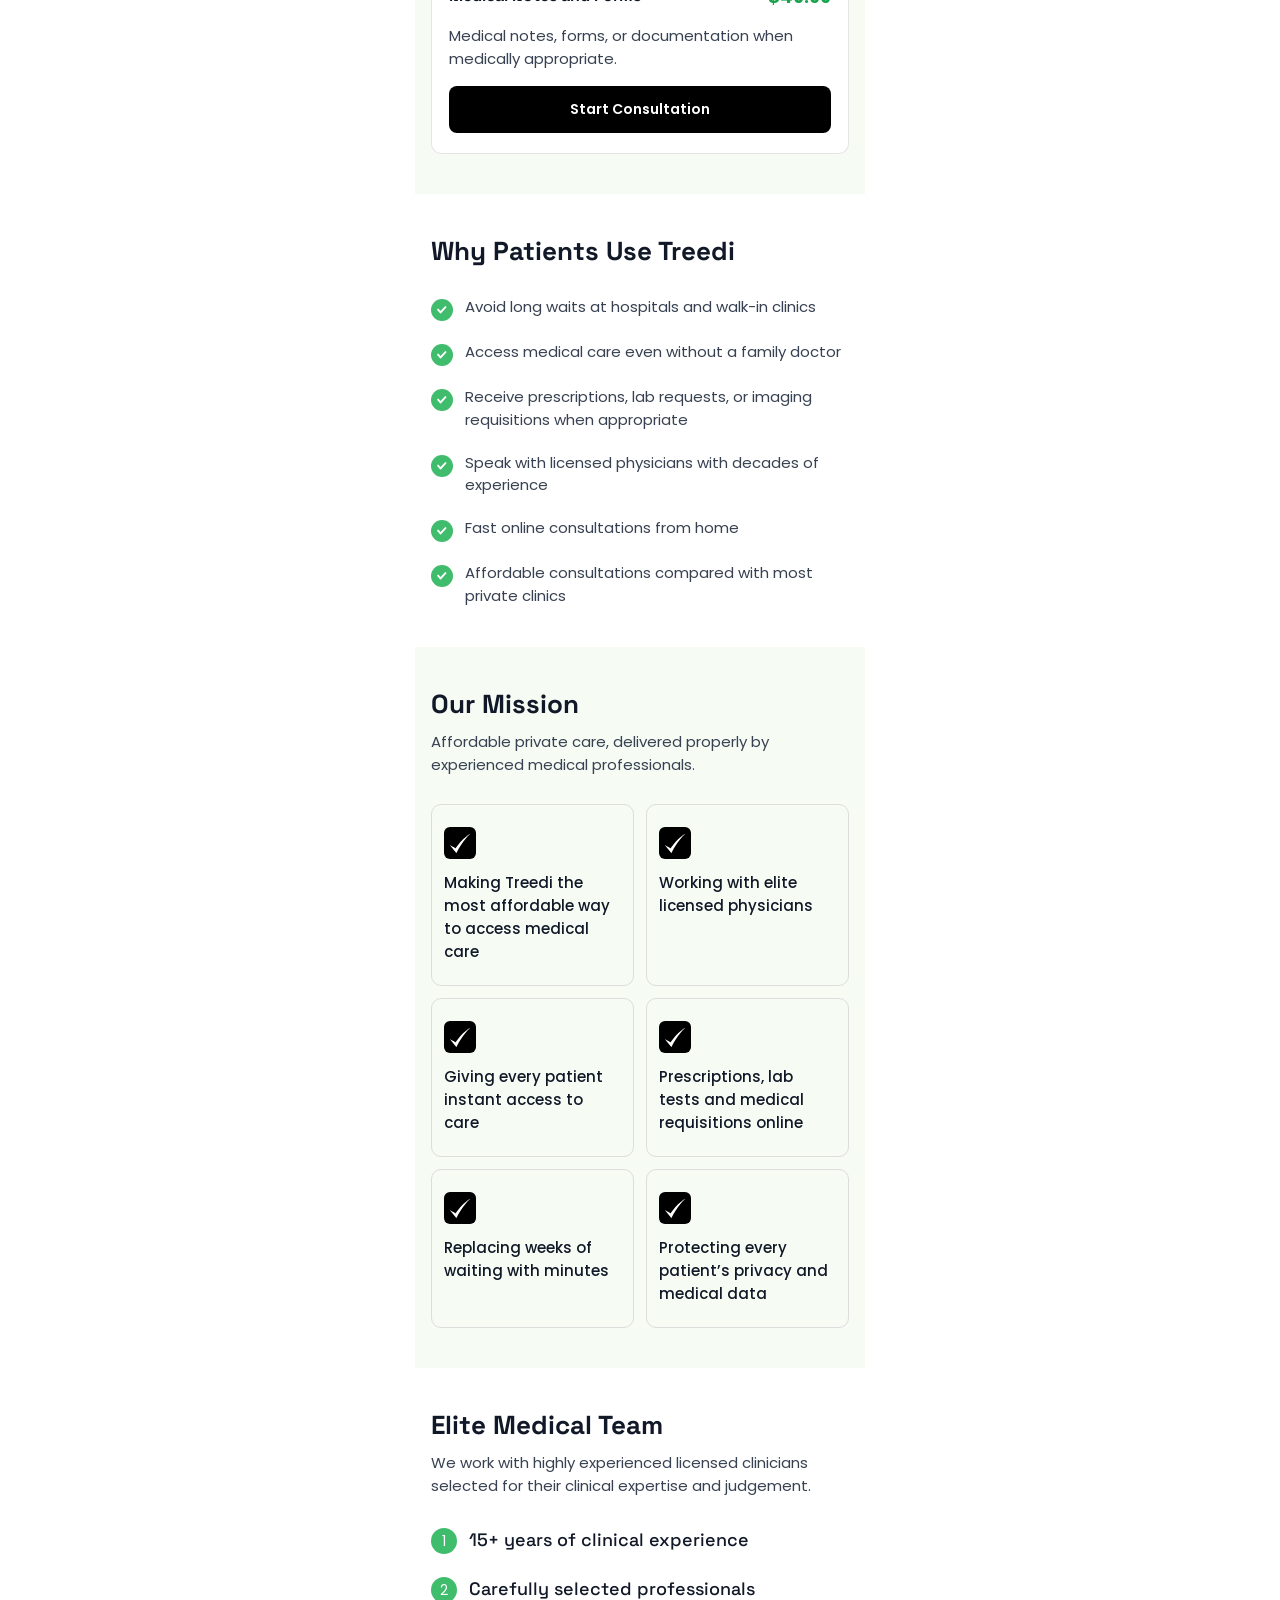
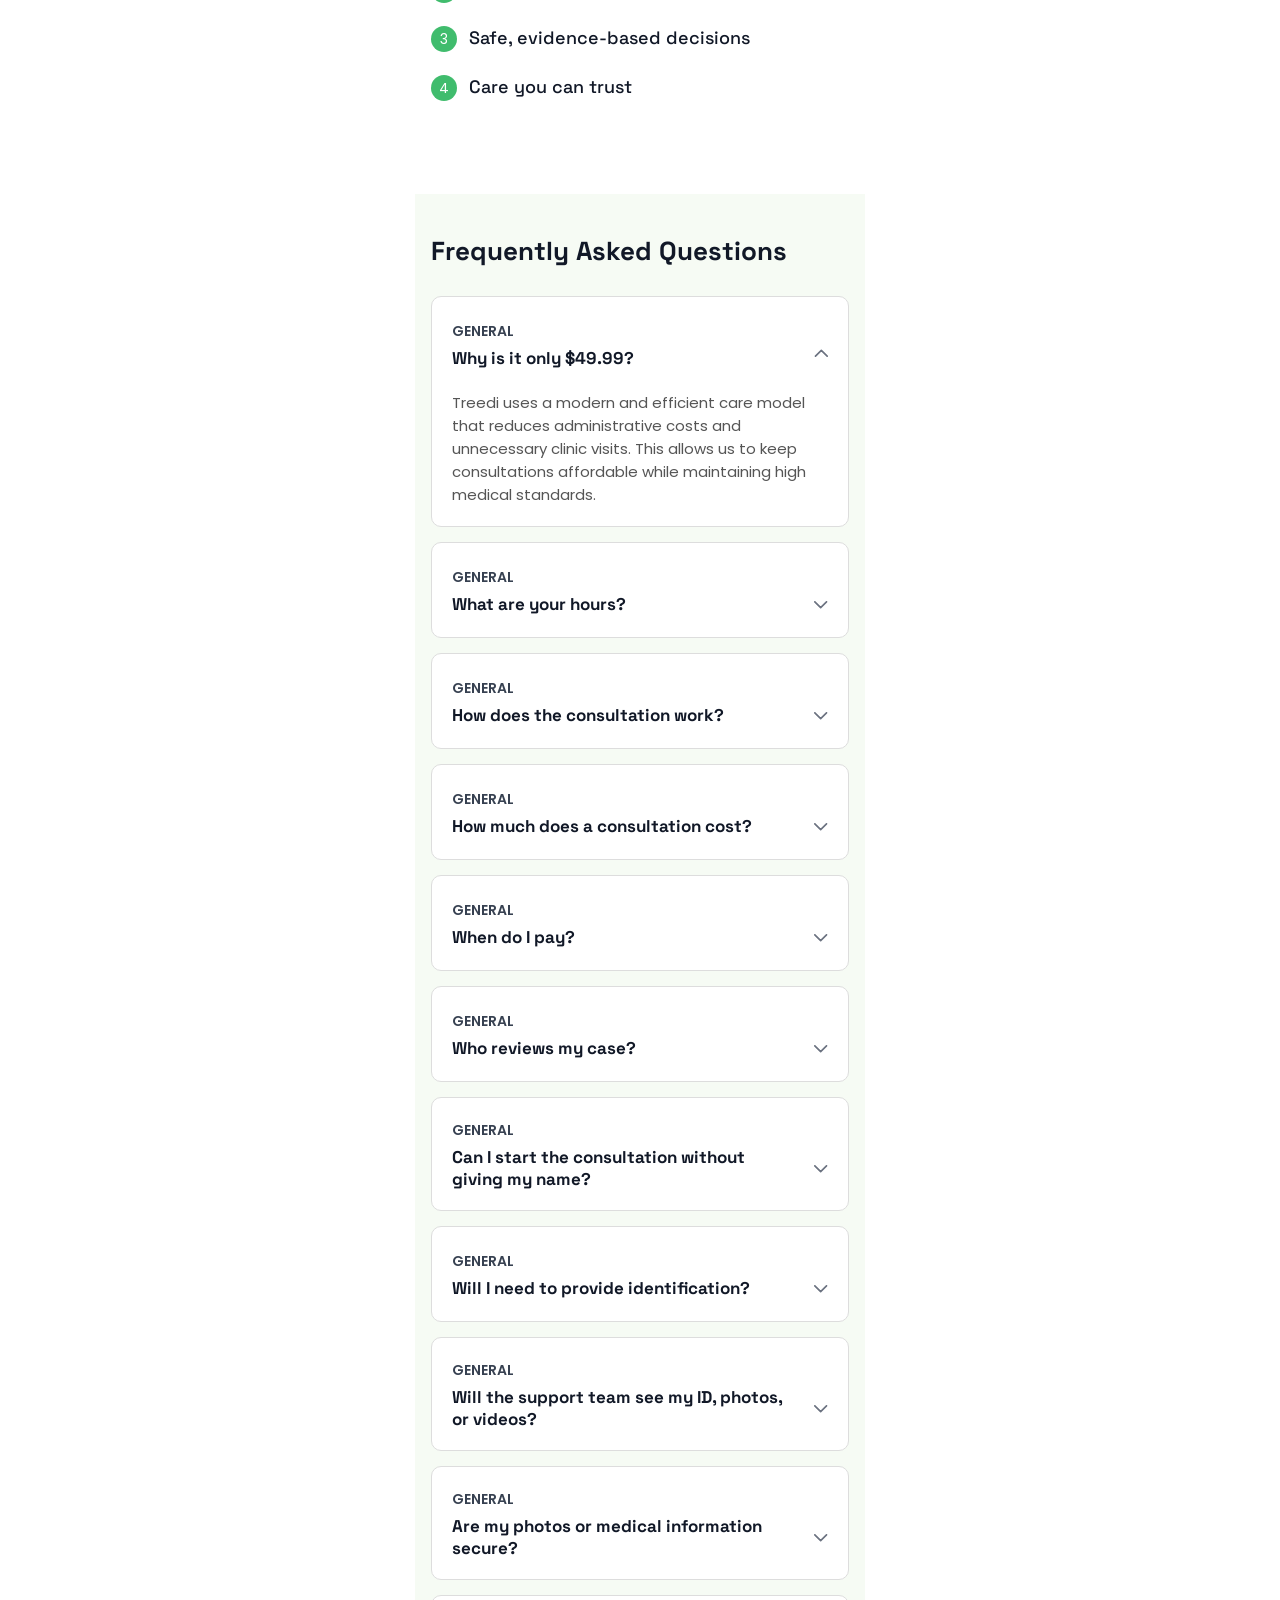
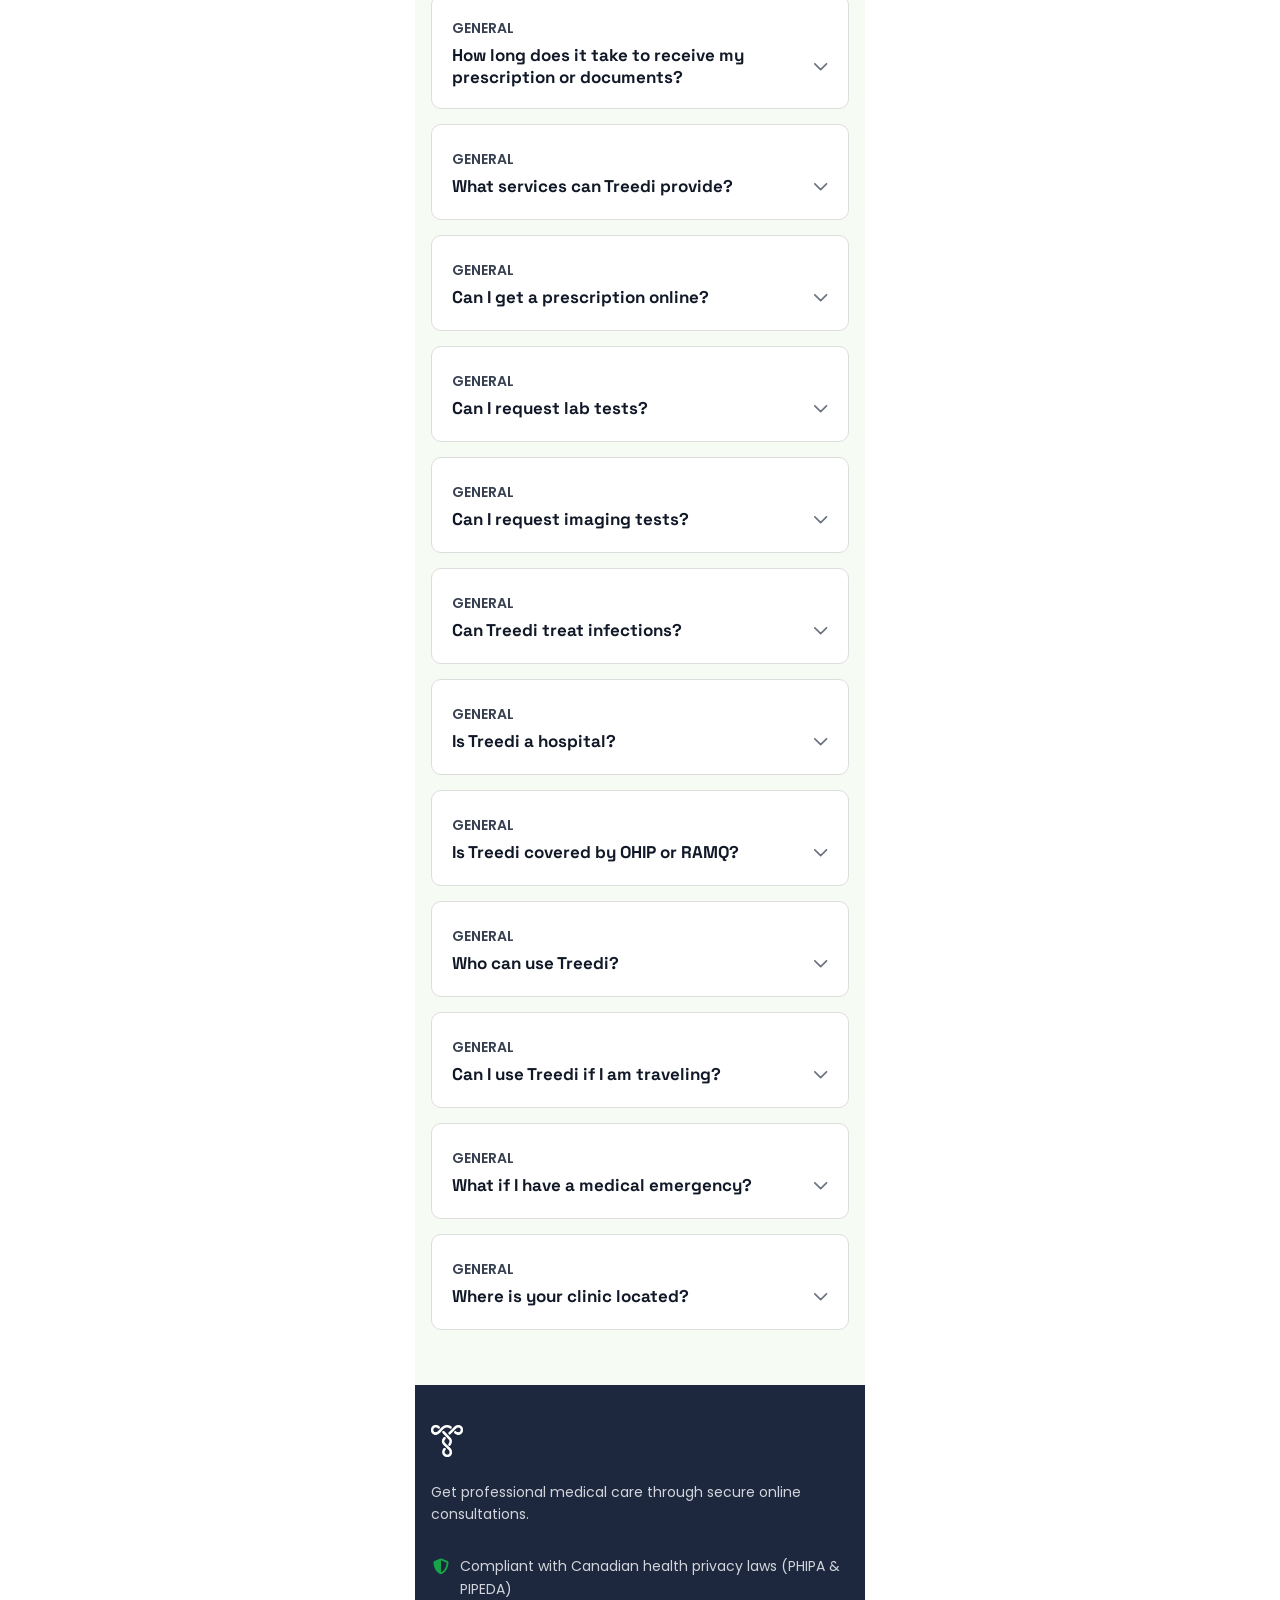
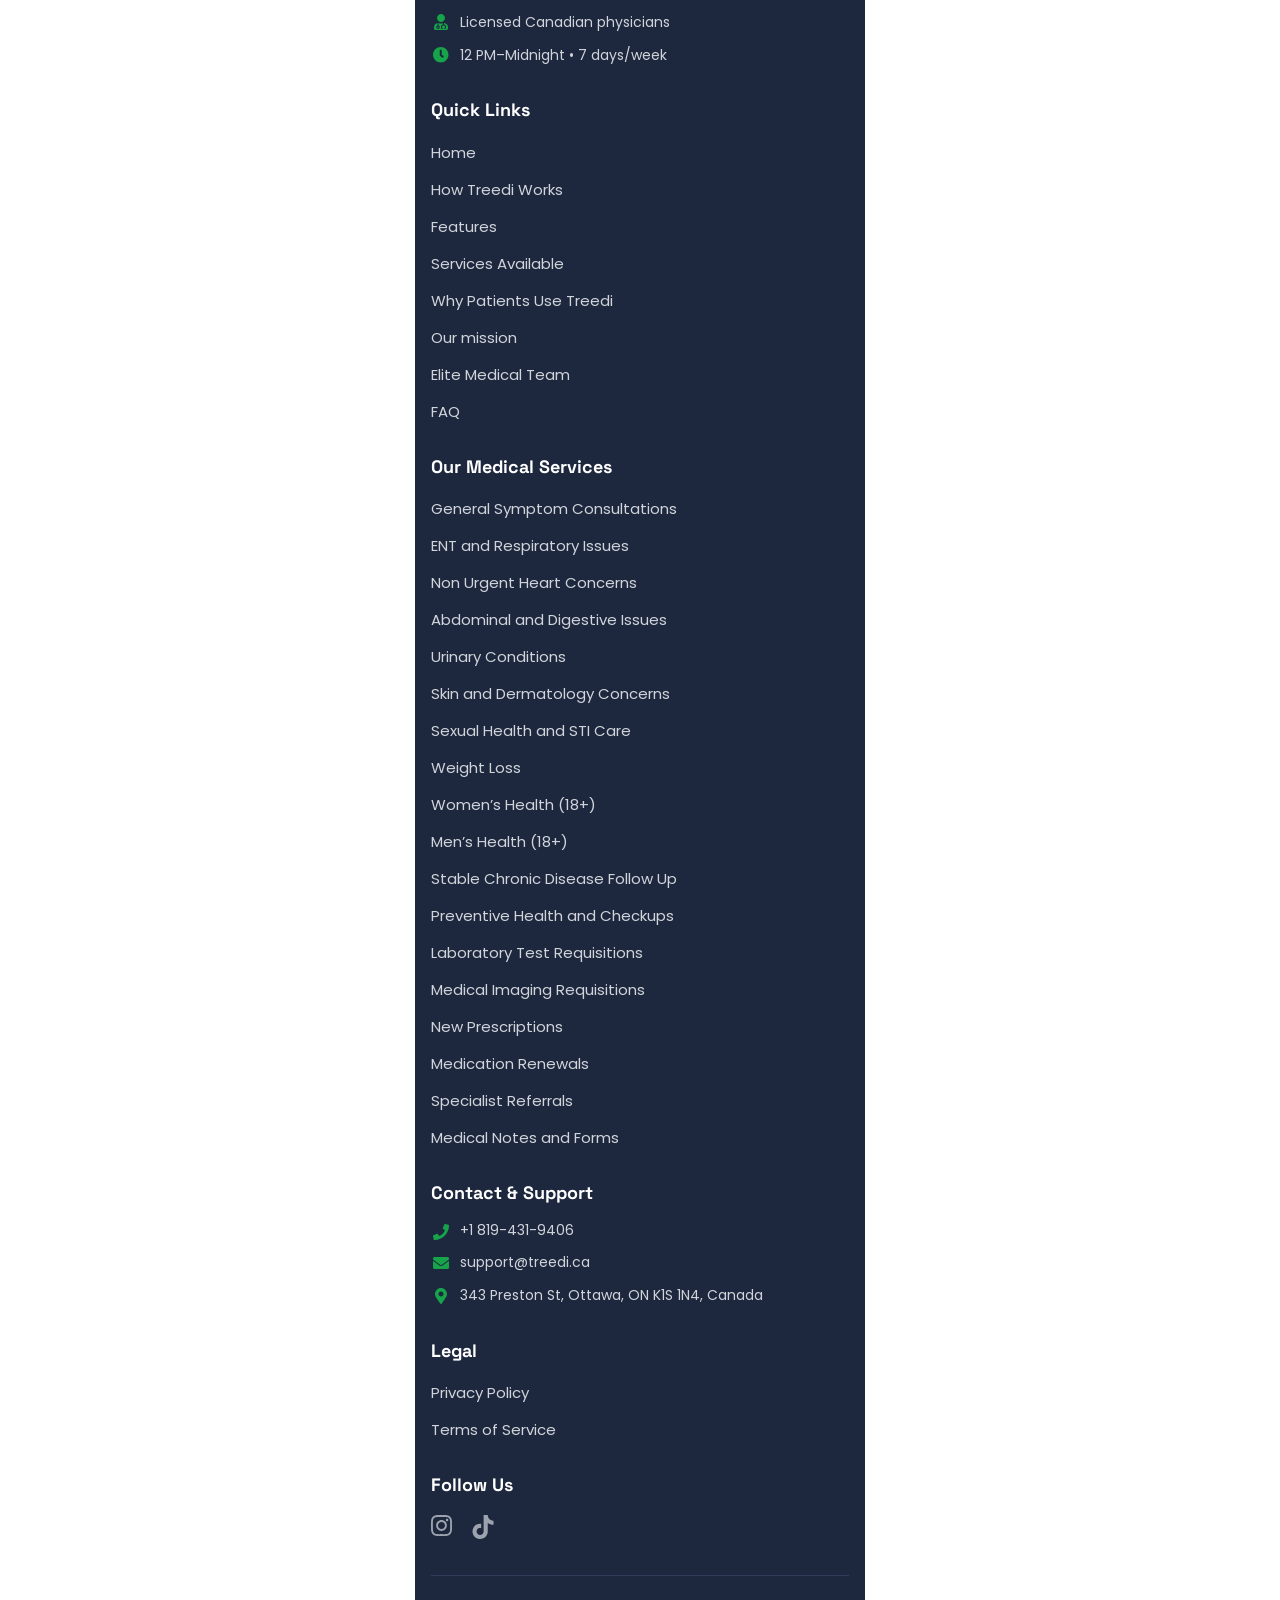
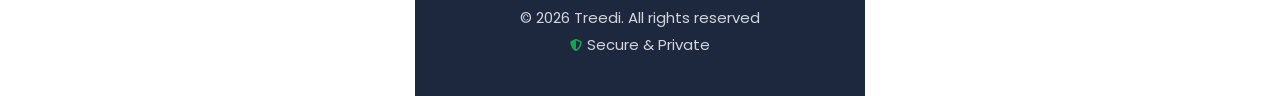
==== commit 9438286d: "Some changes" ====
--- a/index.html
+++ b/index.html
@@ -1444,7 +1444,7 @@
 					<label for="treedi-check">I confirm the information I provide is accurate and truthful.</label>
 				</div>
 				<div class="learn-more">
-					<a href="#">Learn more</a>
+					<a href="treedi-term-for-service.html#learn-more">Learn more</a>
 				</div>
 		
 				<div class="treedi-progress">
@@ -1453,6 +1453,7 @@
 			</div>
 
 			<div class="treedi-swipe-btn">
+				
 				<div class="treedi-swipe-handle">
 					<img src="images/right-arrow.svg" alt="">
 				</div>
@@ -1462,6 +1463,8 @@
 					<span>Start secure consultation</span>
 				</span>
 			</div>
+
+
 
 		</div>
 
@@ -1572,6 +1575,7 @@
 
 				</div>
 				<div class="info-text">
+					<i class="fa-regular fa-circle-info"></i>
 					<span>You are chatting with a human medical assistant.</span>
 				</div>
 
--- a/style.css
+++ b/style.css
@@ -3,12 +3,15 @@
 @import url('https://fonts.googleapis.com/css2?family=Roboto:ital,wght@0,100..900;1,100..900&display=swap');
 
 @import url('https://fonts.googleapis.com/css2?family=Poppins:ital,wght@0,100;0,200;0,300;0,400;0,500;0,600;0,700;0,800;0,900;1,100;1,200;1,300;1,400;1,500;1,600;1,700;1,800;1,900&display=swap');
+
+@import url('https://fonts.googleapis.com/css2?family=Lato:ital,wght@0,100;0,300;0,400;0,700;0,900;1,100;1,300;1,400;1,700;1,900&display=swap');
 
 
 :root {
     --space-grotesk: "Space Grotesk", sans-serif;
     --roboto: "Roboto", sans-serif;
     --poppins: "Poppins", sans-serif;
+    --lato: "Lato", sans-serif;
     --primaryColor: #40BC6D;
     --whiteColor: #fff;
     --blackColor: #000;
@@ -1185,7 +1188,7 @@
 }
 
 body.treedi-lock{
-  /* position: fixed; */
+  position: fixed;
   overflow: hidden;
   width: 100%;
   top: 0 !important;
@@ -1290,6 +1293,25 @@
     margin-bottom: 21px;
 }
 
+/* Chat */
+.treedi-chatbox {
+    position: fixed;
+    left: 0;
+    width: 100%;
+    bottom: -180%;
+    height: calc(100vh - 40px);
+    height: calc(100dvh - 40px);
+    height: calc(100svh - 40px);
+    background: #fff;
+    z-index: 9999;
+    transition: .2s;
+    border-radius: 16px 16px 0 0;
+}
+
+.treedi-chatbox.active {
+    bottom: 0;
+}
+
 /* Swipe button */
 
 .treedi-swipe-btn {
@@ -1303,6 +1325,8 @@
     position: relative;
     overflow: hidden;
     margin-top: auto;
+    margin-bottom: 8px;
+    overflow: hidden;
 }
 
 .treedi-swipe-handle {
@@ -1323,25 +1347,6 @@
 	width: 26px;
 }
 
-/* Chat */
-.treedi-chatbox {
-    position: fixed;
-    left: 0;
-    width: 100%;
-    bottom: -180%;
-    height: calc(100vh - 65px);
-    height: calc(100dvh - 65px);
-    height: calc(100svh - 65px);
-    background: #fff;
-    z-index: 9999;
-    transition: .2s;
-    border-radius: 16px 16px 0 0;
-}
-
-.treedi-chatbox.active {
-    bottom: 0;
-}
-
 .treedi-swipe-text {
     position:absolute;
     left:50%;
@@ -1358,12 +1363,17 @@
     max-width: 17px;
 }
 
+.treedi-swipe-handle{
+    will-change: transform, width;
+    touch-action: none;
+}
+
+.treedi-swipe-btn{
+    touch-action: none;
+}
+
 .treedi-swipe-handle {
     z-index: 2;
-}
-
-.treedi-swipe-btn {
-    overflow: hidden;
 }
 
 .treedi-step p {
@@ -1417,7 +1427,7 @@
 
 .treedi-chat-input .chat-input-text {
     padding-left: 41px;
-    padding-right: 25px;
+    padding-right: 45px;
     font-family: var(--poppins);
     height: 100%;
     width: 100%;
@@ -1634,6 +1644,10 @@
     color: #525252;
     margin-bottom: -11px;
     padding-top: 7px;
+    display: flex;
+    align-items: center;
+    justify-content: center;
+    gap: 4px;
 }
 
 .treedi-chatbox .treedi-step-box {
@@ -1676,7 +1690,7 @@
 .new-chat-box-user p {
     font-weight: 400;
     font-size: 16px;
-    line-height: 150%;
+    line-height: 135%;
     color: #000;
 }
 
@@ -1685,9 +1699,9 @@
 }
 
 .new-chat-box-bot p {
-    font-weight: 500;
+    font-weight: 400;
     font-size: 16px;
-    line-height: 150%;
+    line-height: 135%;
     color: #000;
 }
 
@@ -1788,27 +1802,40 @@
 }
 
 .new-chat-box {
-    font-family: system-ui, -apple-system, BlinkMacSystemFont, 'Segoe UI', Roboto, Oxygen, Ubuntu, Cantarell, 'Open Sans', 'Helvetica Neue', sans-serif !important;
+    font-family: var(--lato) !important;
     font-size: 16px;
 }
 
 .treedi-chat-input .chat-input-text {
-    font-family: system-ui, -apple-system, BlinkMacSystemFont, 'Segoe UI', Roboto, Oxygen, Ubuntu, Cantarell, 'Open Sans', 'Helvetica Neue', sans-serif !important;
+    font-family: var(--lato) !important;
     font-size: 16px;
 }
 
 .treedi-chat-inp-wrap .info-text {
-	font-family: system-ui, -apple-system, BlinkMacSystemFont, 'Segoe UI', Roboto, Oxygen, Ubuntu, Cantarell, 'Open Sans', 'Helvetica Neue', sans-serif !important;
+	font-family: var(--lato) !important;
 }
 
 .chat-file-btn {
 	position: absolute;
 	left: 19px;
 	bottom: 27px;
-	z-index: 9;
+	z-index: 999;
 }
 
 .treedi-chatbox .treedi-step-box .top-info {
    color: #000;
 }
 
+.treedi-step-box .font-semibold {
+    font-weight: 700;
+}
+
+
+
+
+
+
+
+
+
+
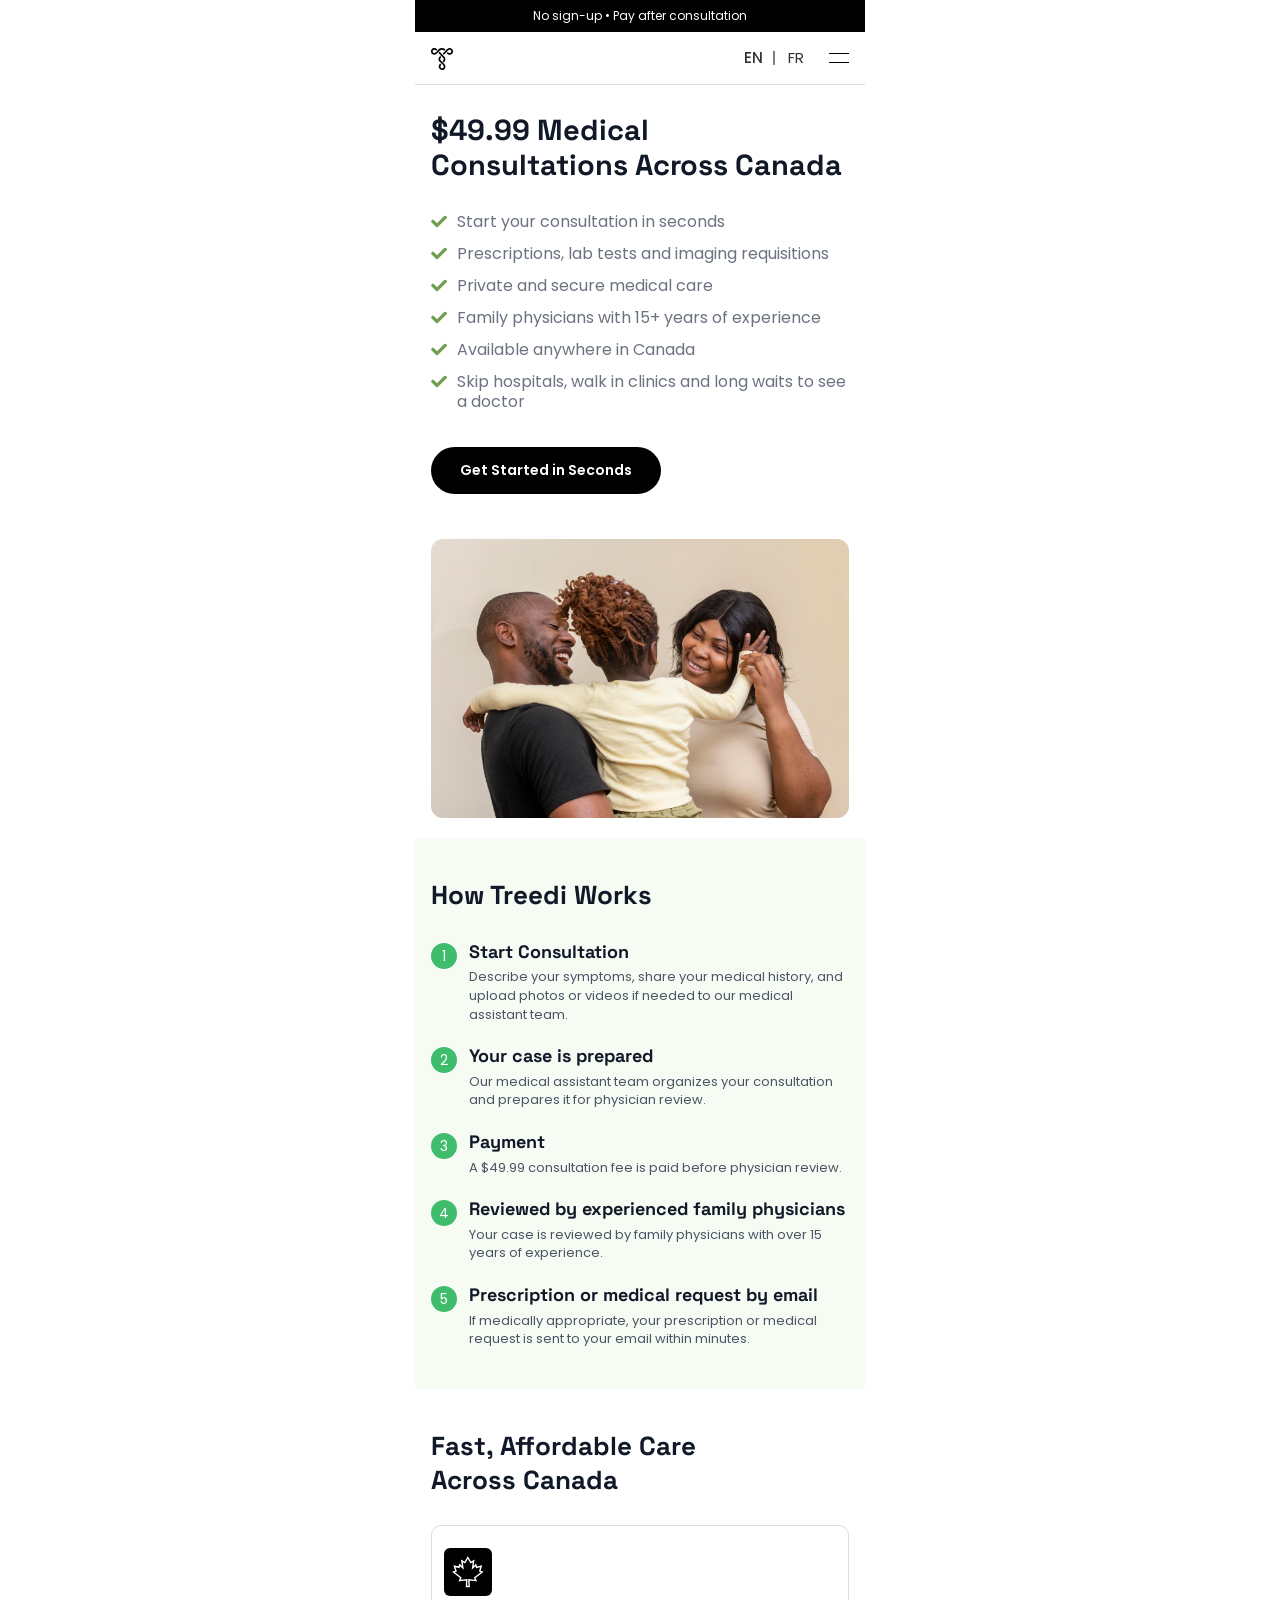
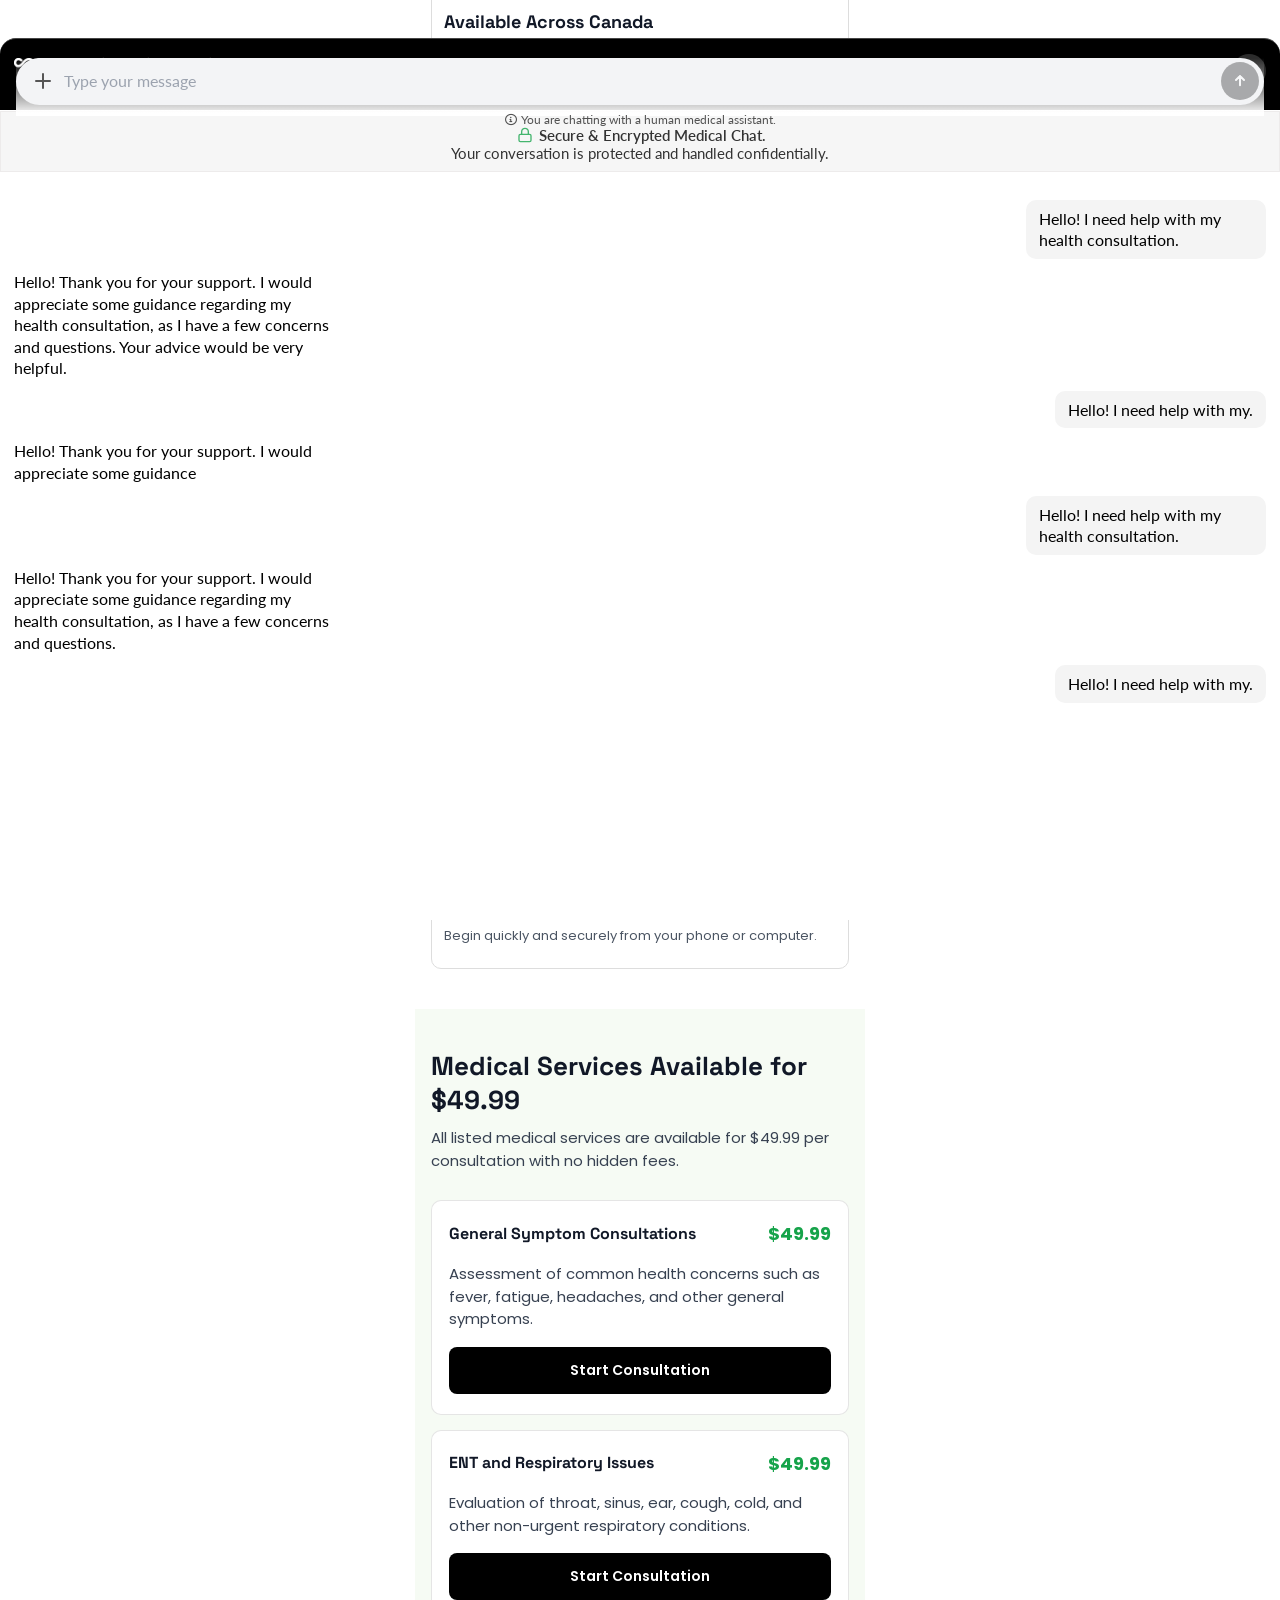
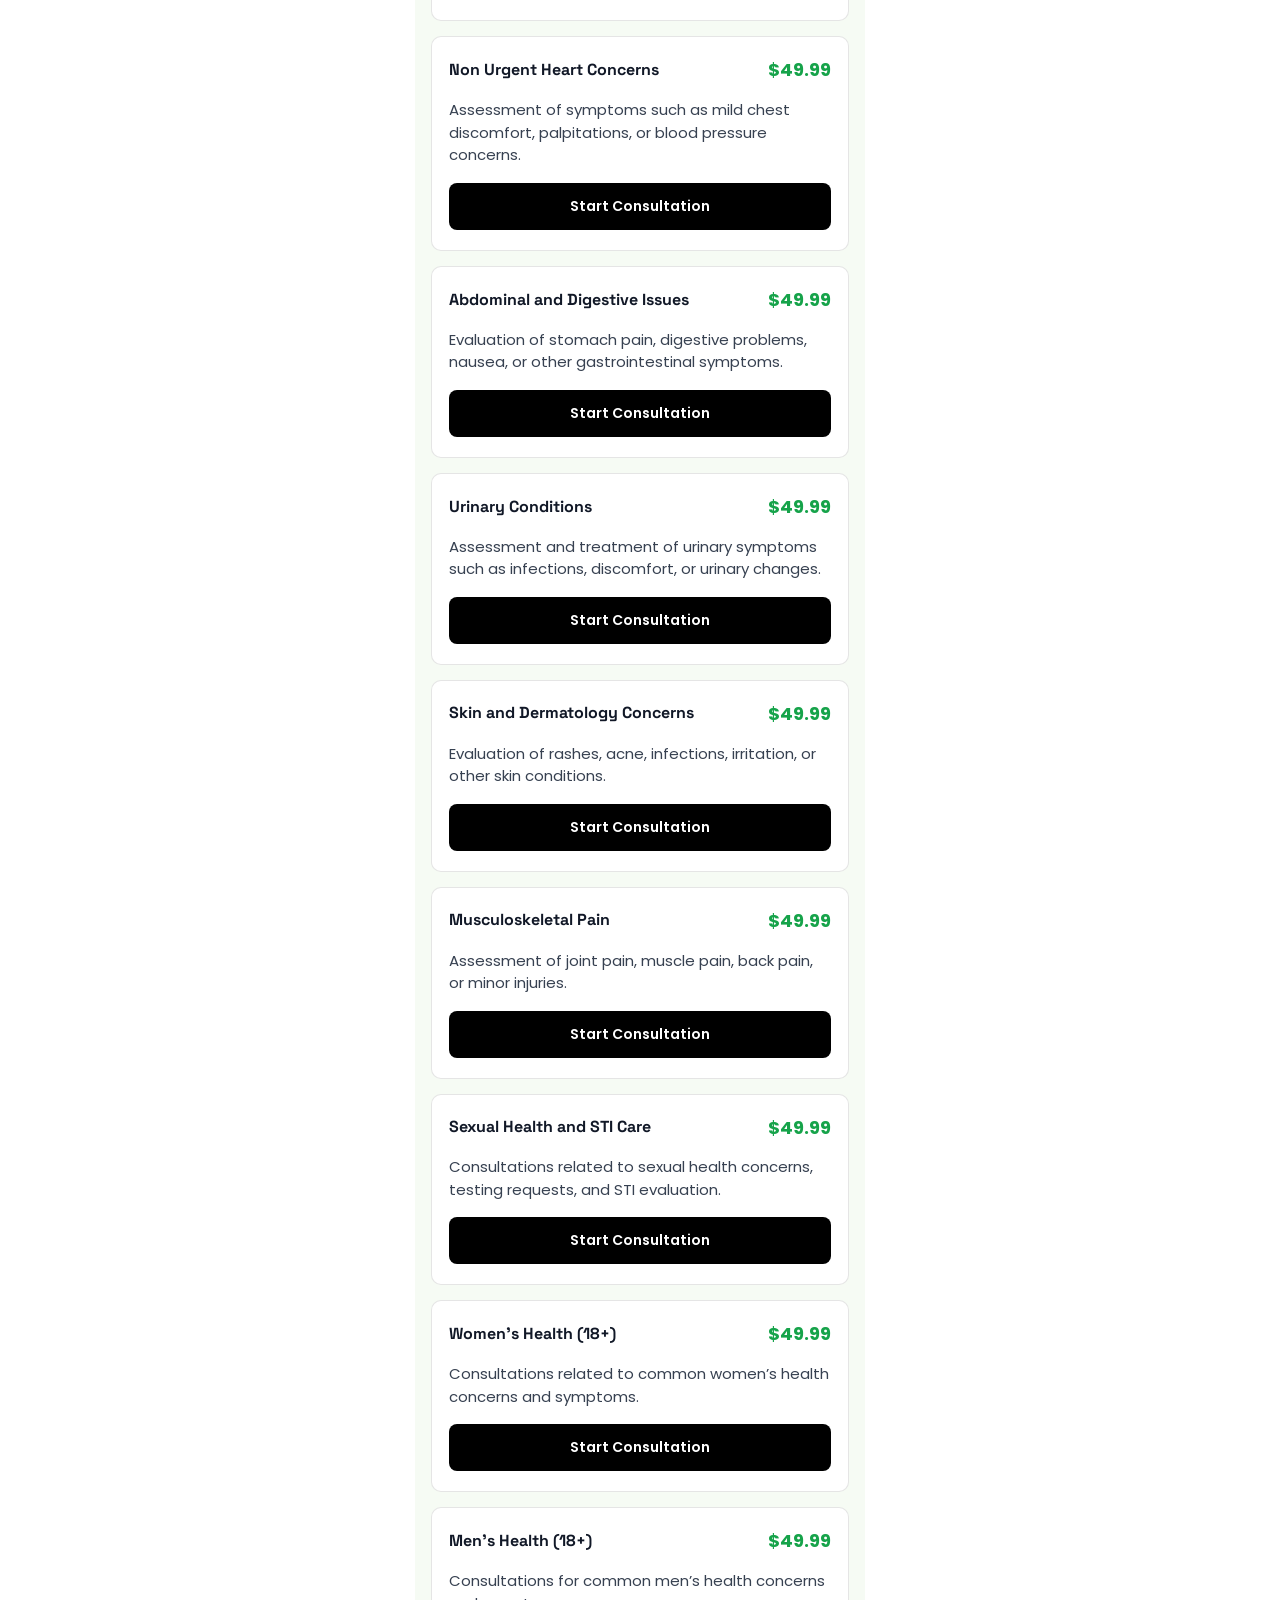
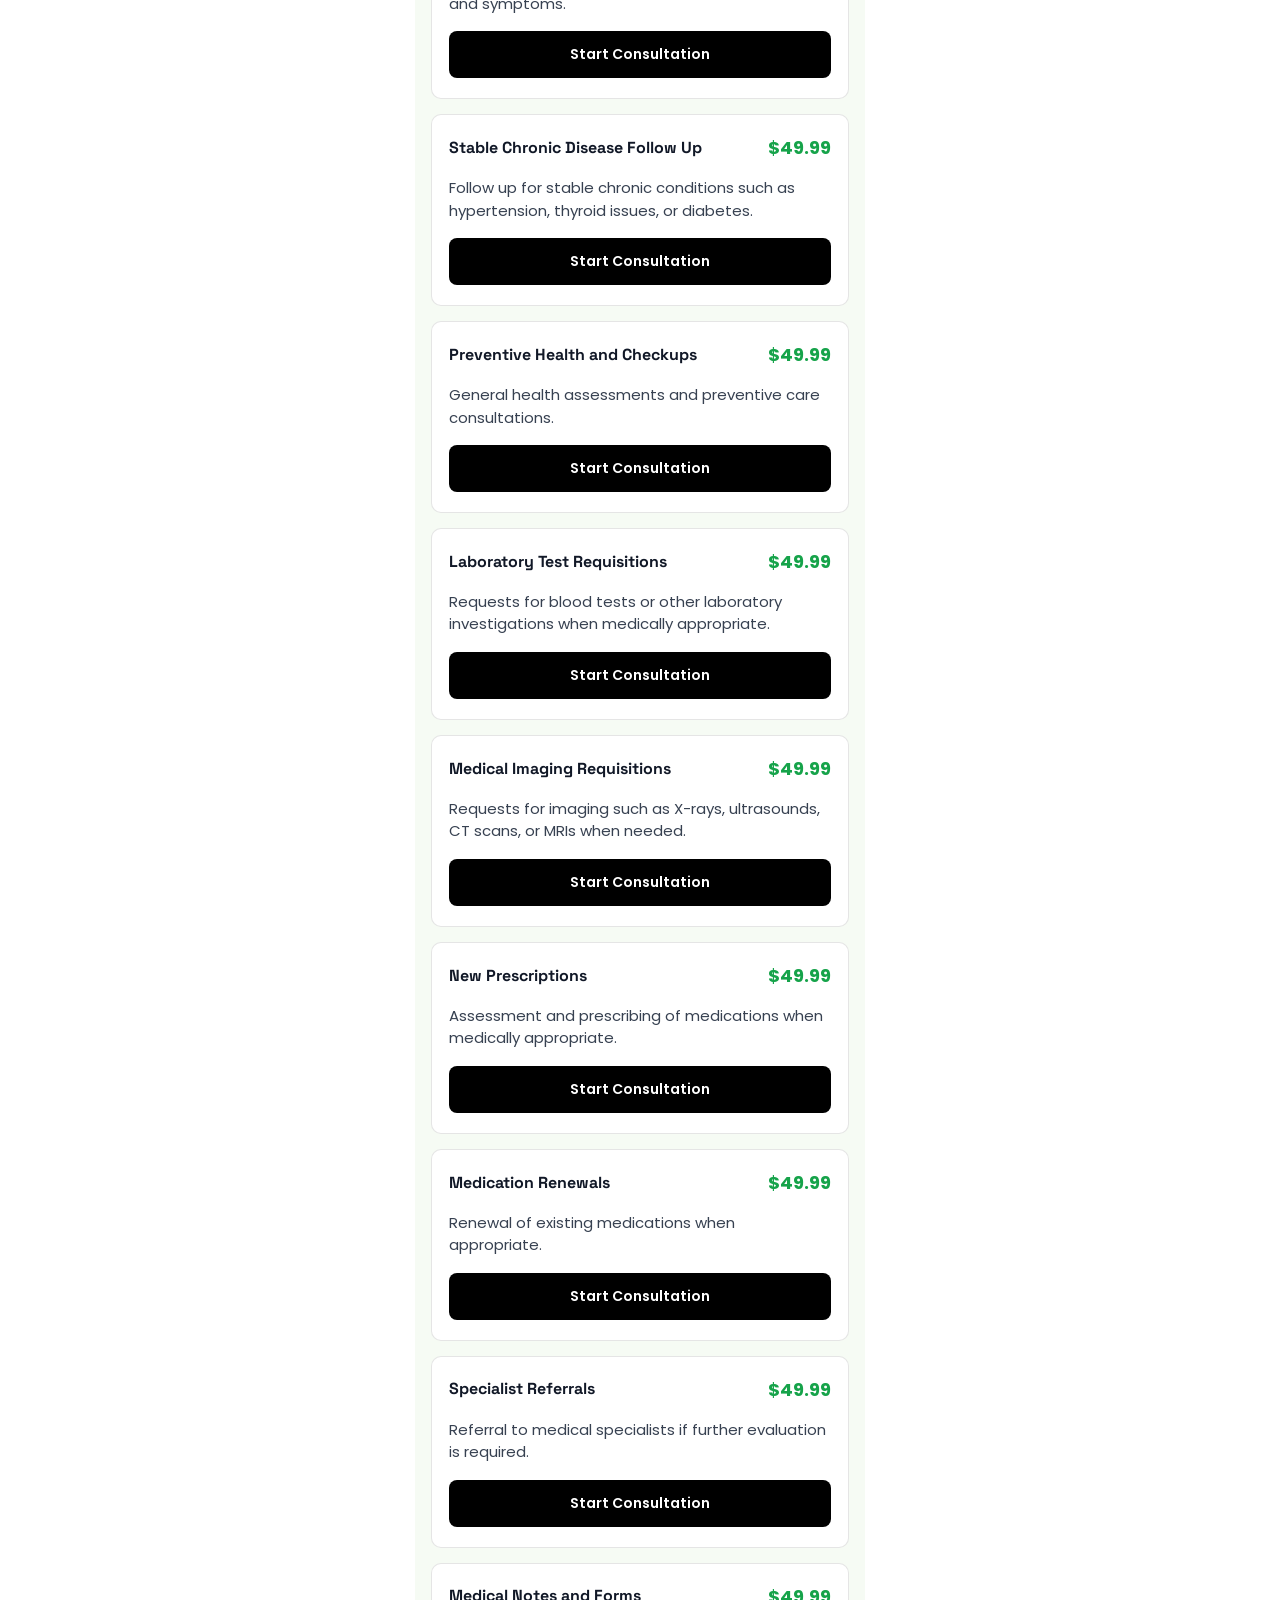
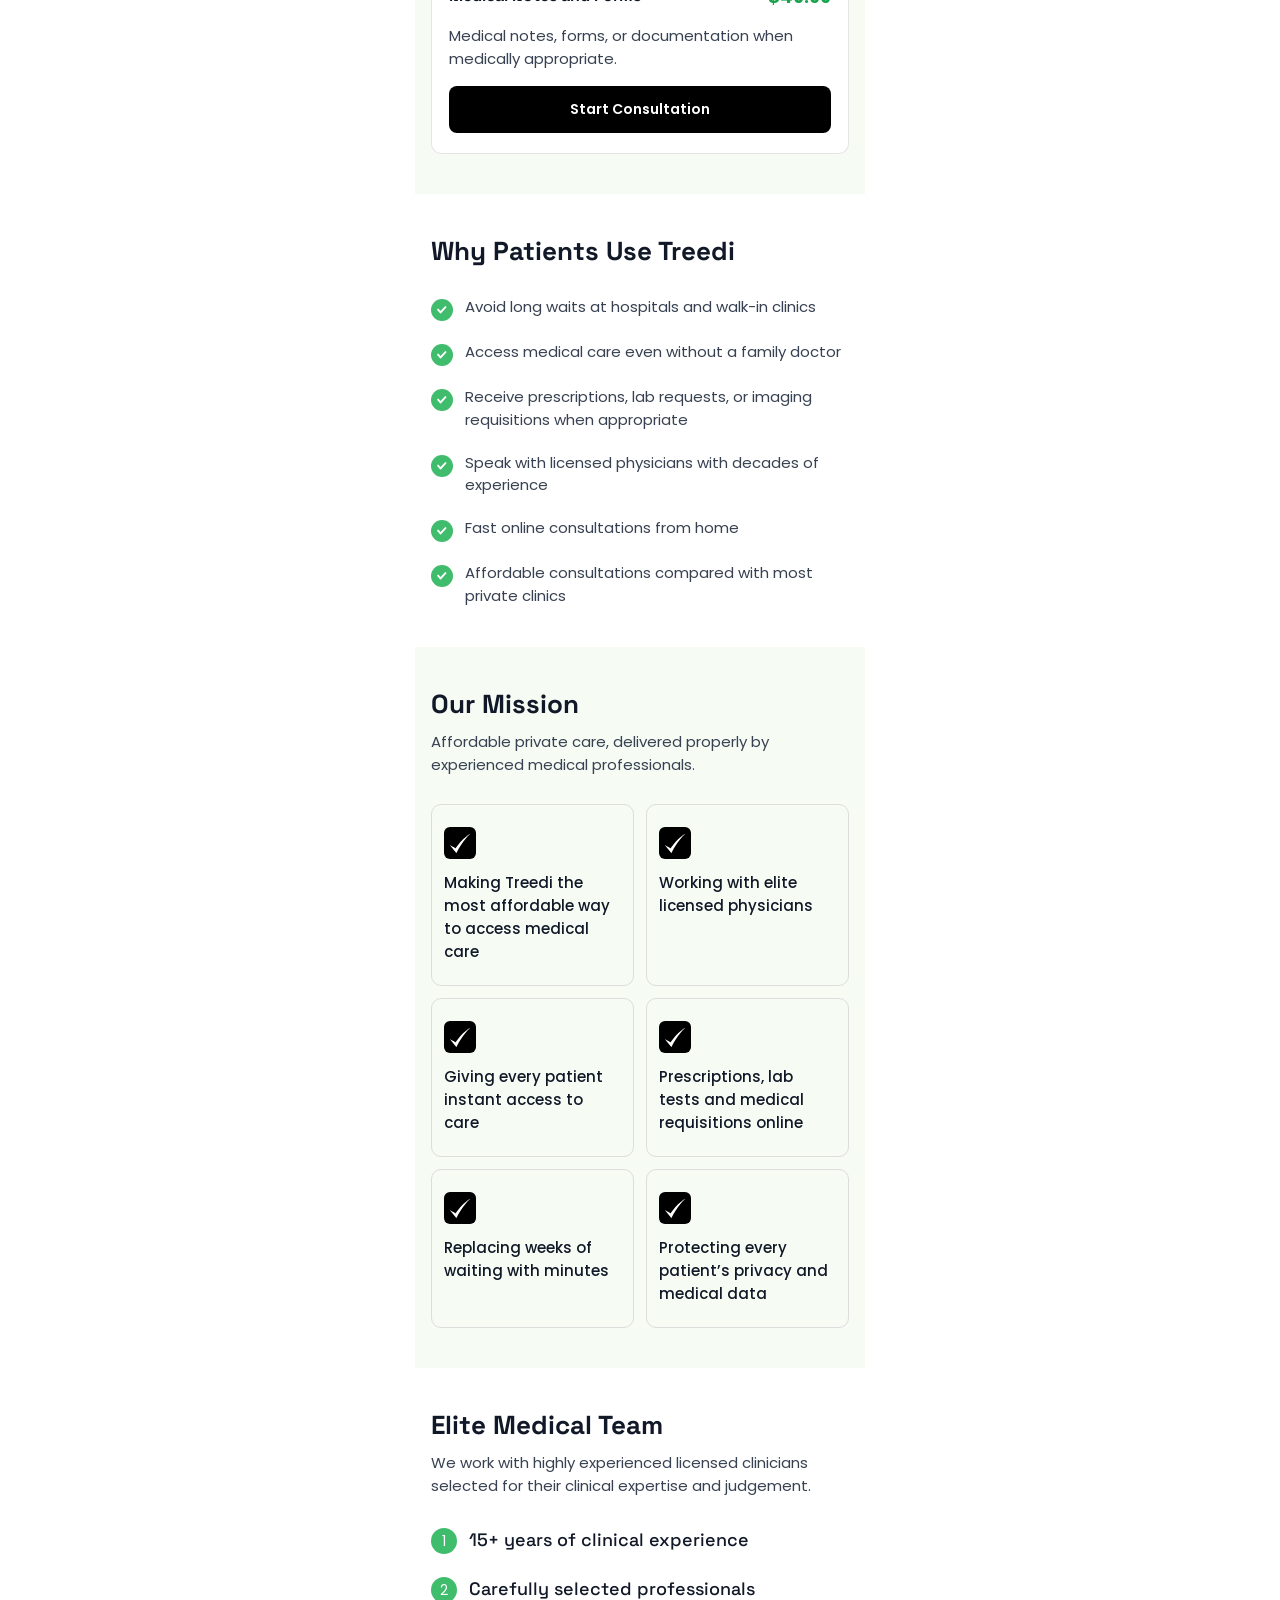
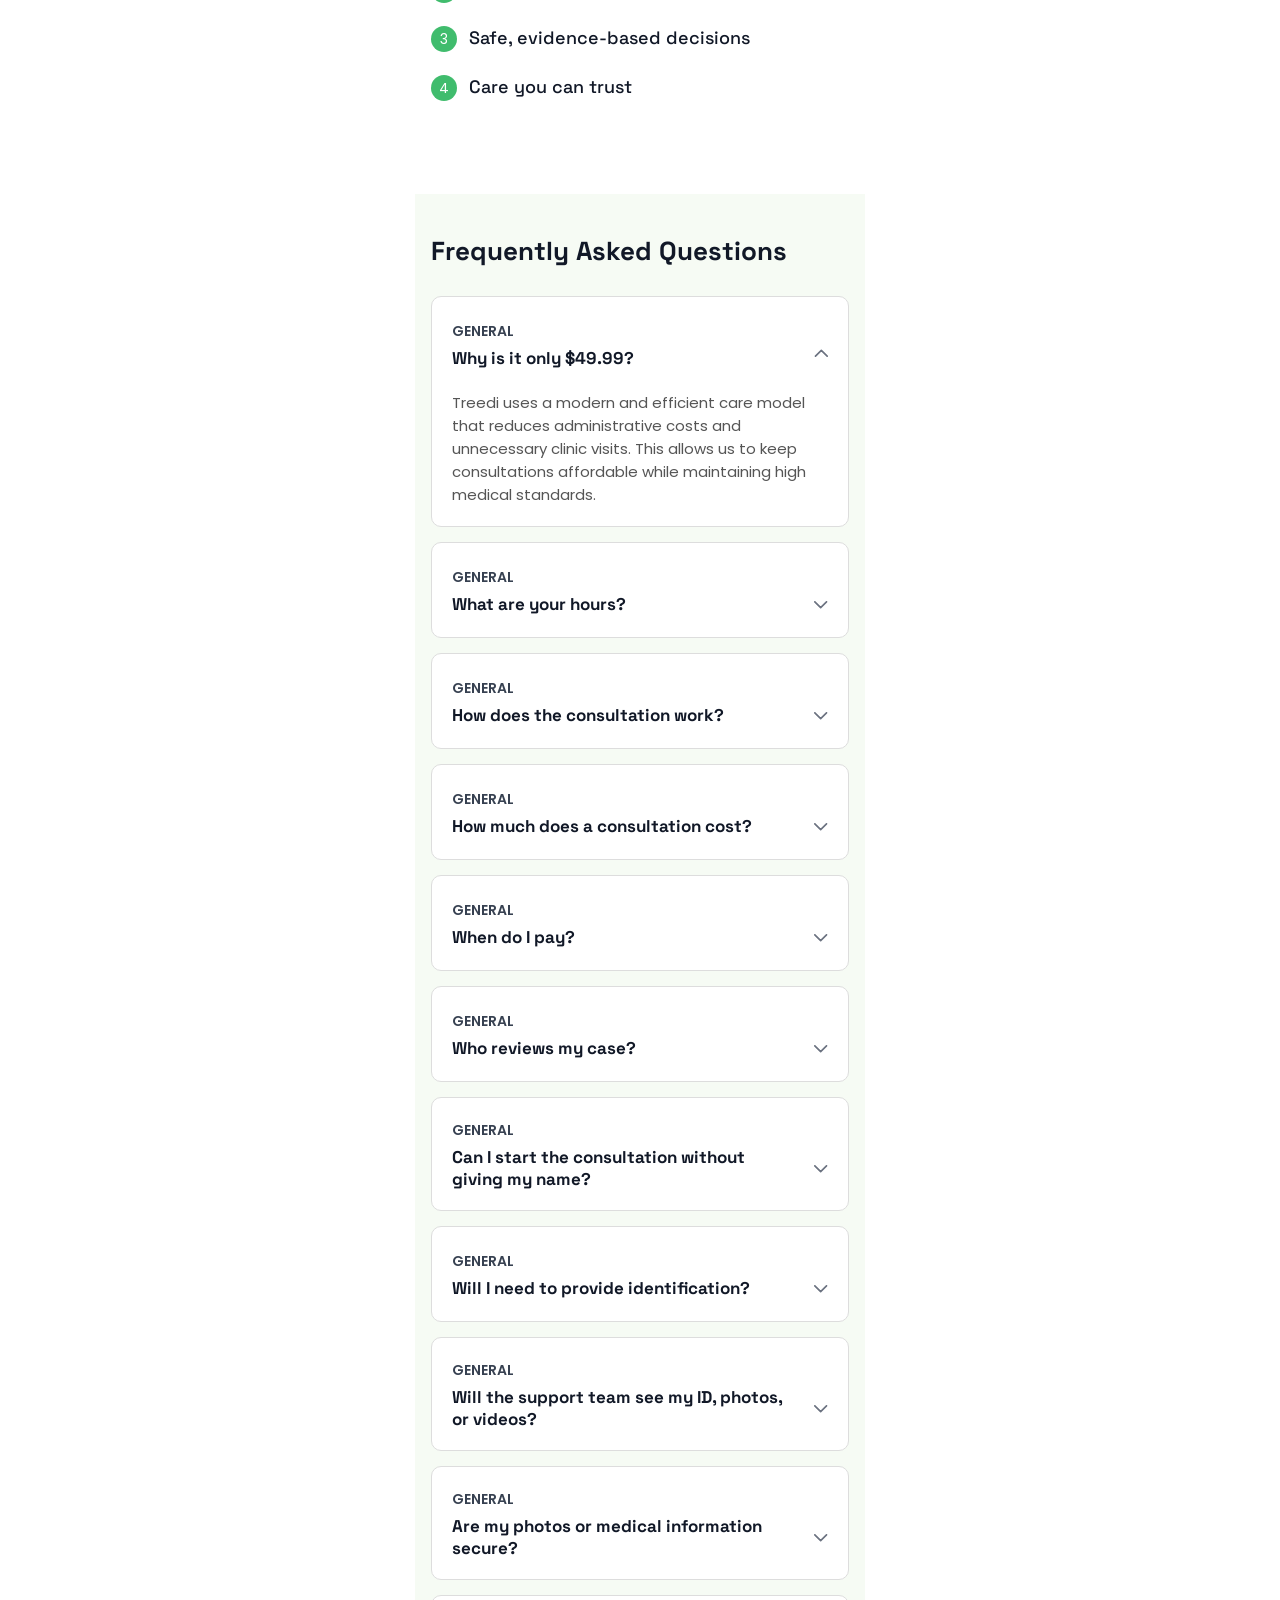
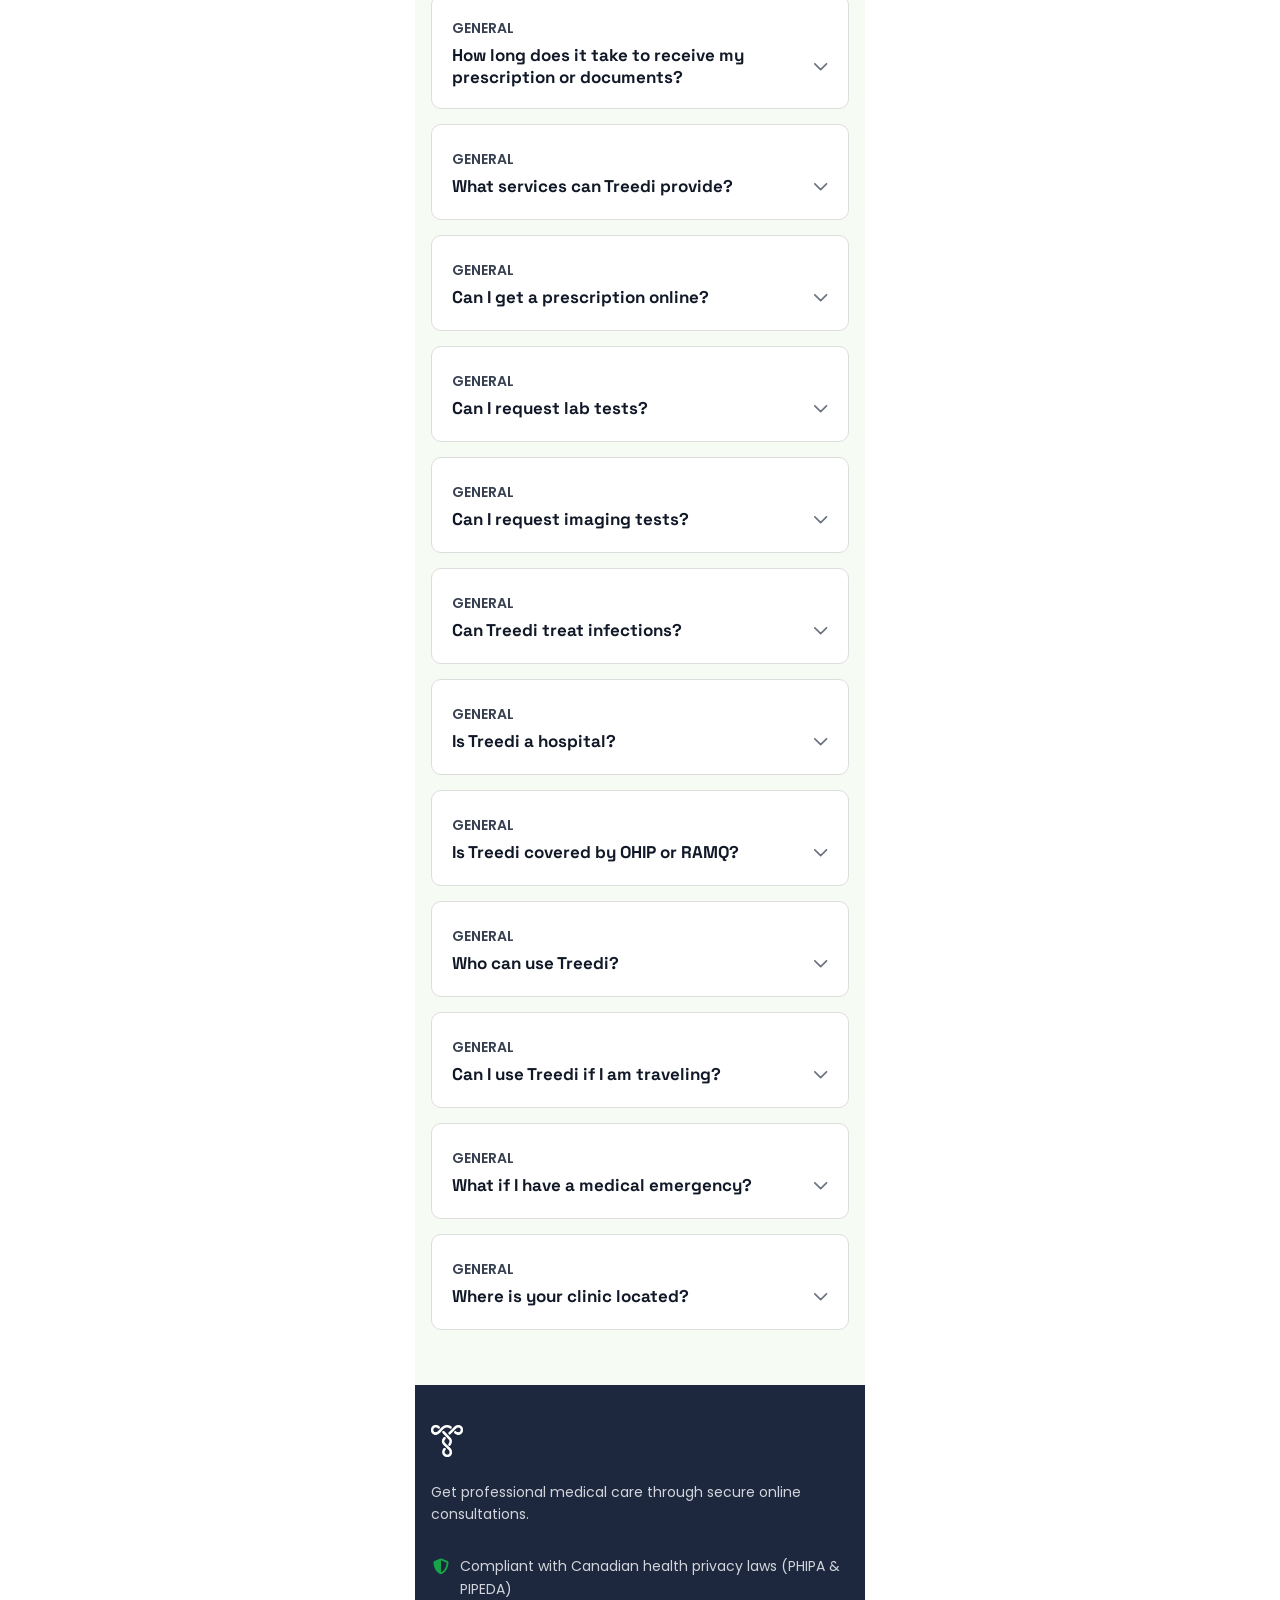
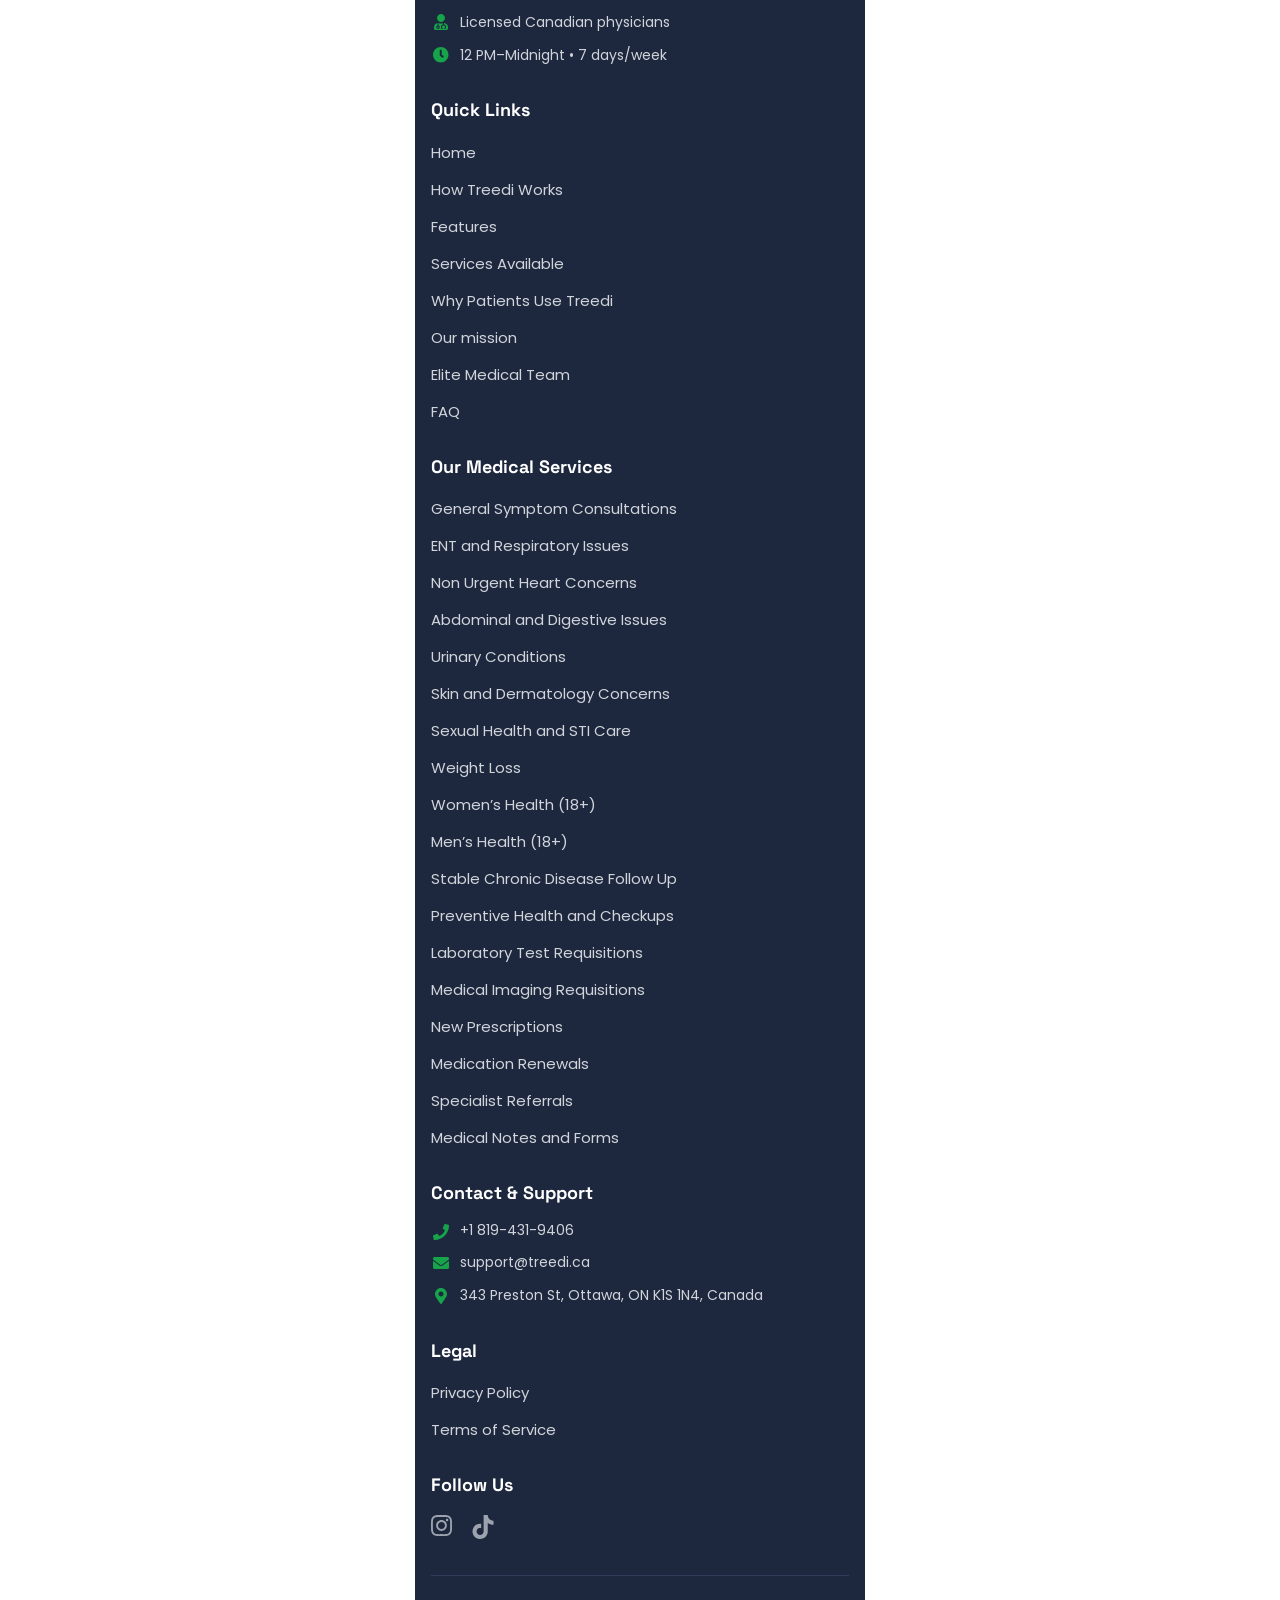
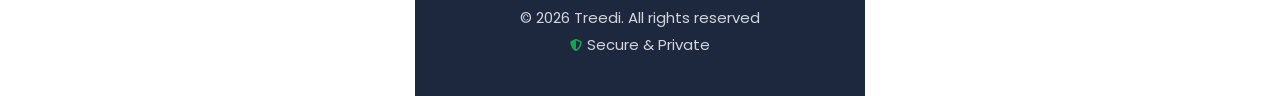
==== commit 85c25f85: "remove slide on swipe button" ====
--- a/index.html
+++ b/index.html
@@ -1453,11 +1453,7 @@
 			</div>
 
 			<div class="treedi-swipe-btn">
-				
-				<div class="treedi-swipe-handle">
-					<img src="images/right-arrow.svg" alt="">
-				</div>
-
+			
 				<span class="treedi-swipe-text">
 					<img src="images/lock-icon.svg" alt="">
 					<span>Start secure consultation</span>
@@ -1570,7 +1566,7 @@
 								stroke-linejoin="round"/>
 							</svg>
 						</button>
-
+						
 					</div>
 
 				</div>
--- a/style.css
+++ b/style.css
@@ -1299,9 +1299,9 @@
     left: 0;
     width: 100%;
     bottom: -180%;
-    height: calc(100vh - 40px);
-    height: calc(100dvh - 40px);
-    height: calc(100svh - 40px);
+    height: calc(100vh - 18px);
+    height: calc(100dvh - 18px);
+    height: calc(100svh - 18px);
     background: #fff;
     z-index: 9999;
     transition: .2s;
@@ -1593,7 +1593,7 @@
 	margin: -20px;
 	padding: 14px;
 	border-radius: 16px 16px 0 0;
-    /*! border-top: 1px solid #464646; */
+    border-top: 1px solid #464646;
 }
 
 .tredi-chat-header-wp h3 {
@@ -1671,7 +1671,7 @@
 
 .new-chat-box-inner {
     padding: 10px 14px;
-    max-height: 480px;
+    max-height: 520px;
     display: flex;
     flex-direction: column;
     gap: 12px;
